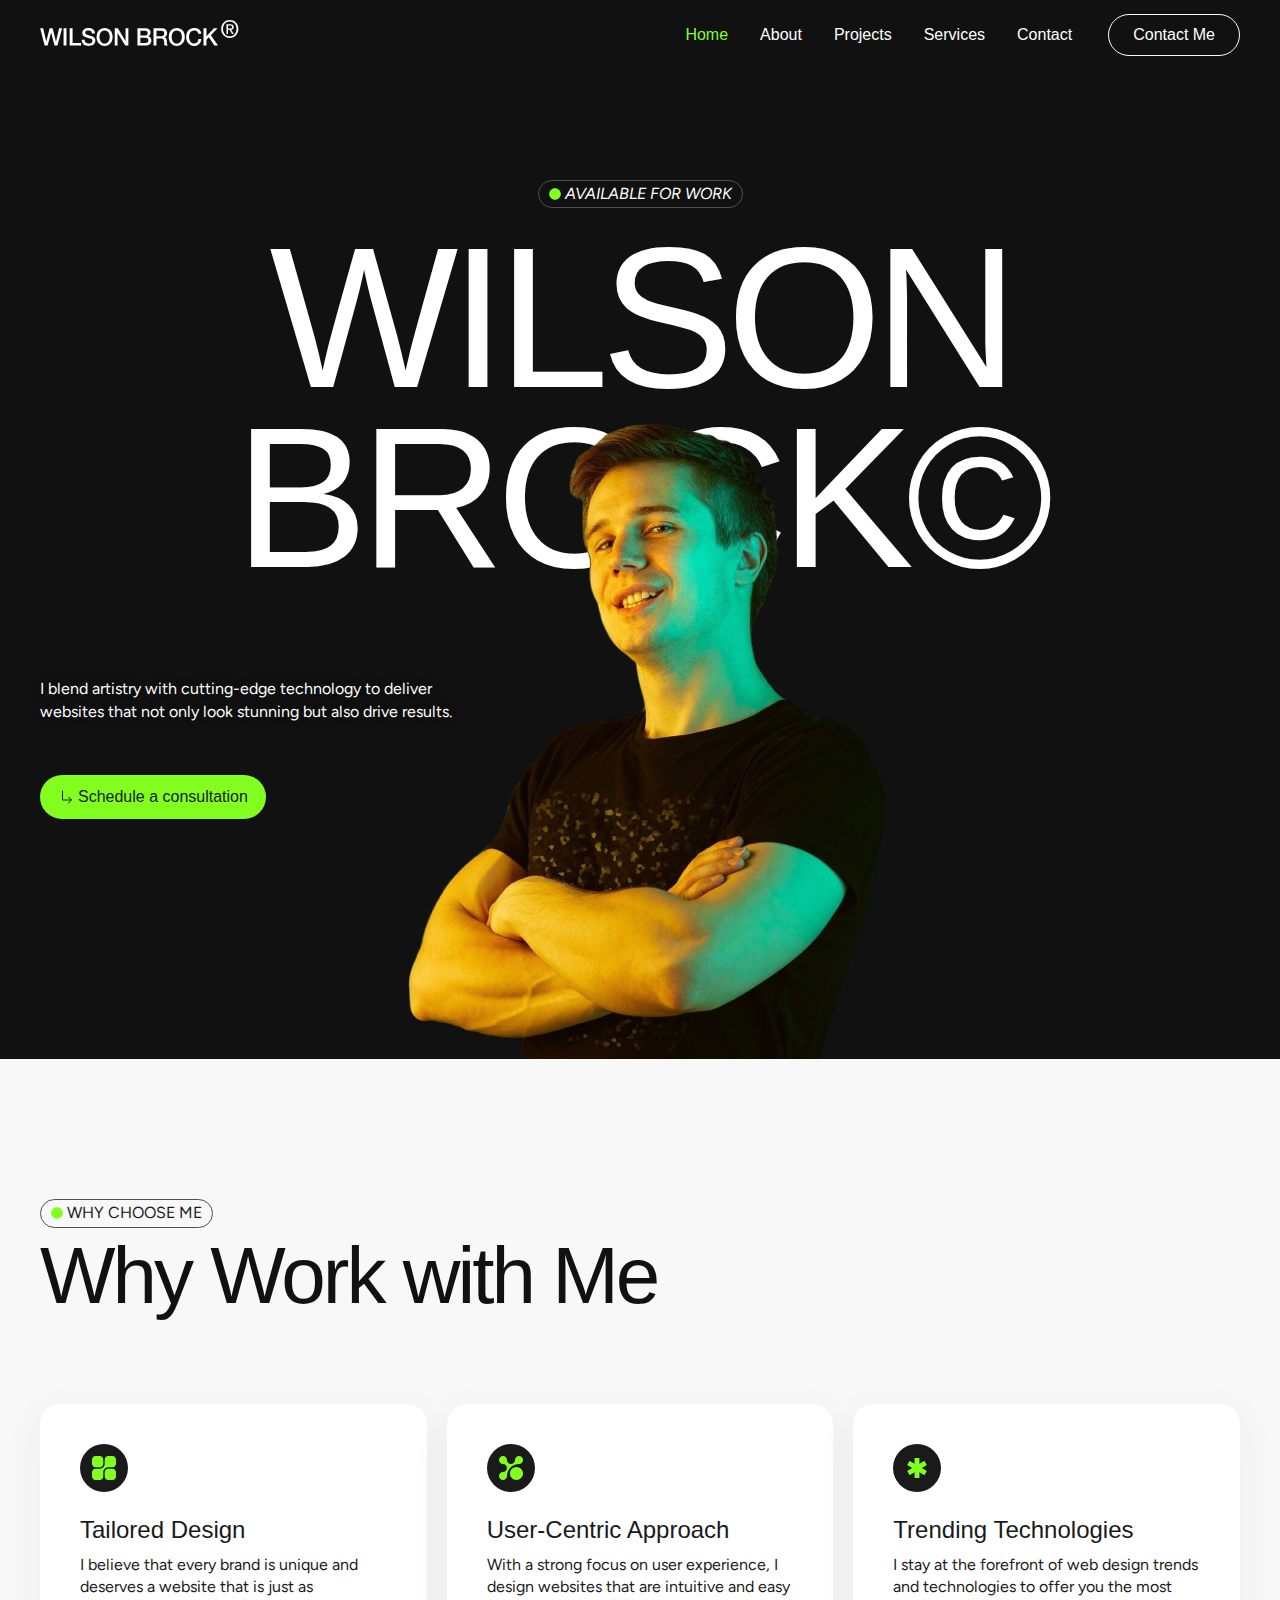
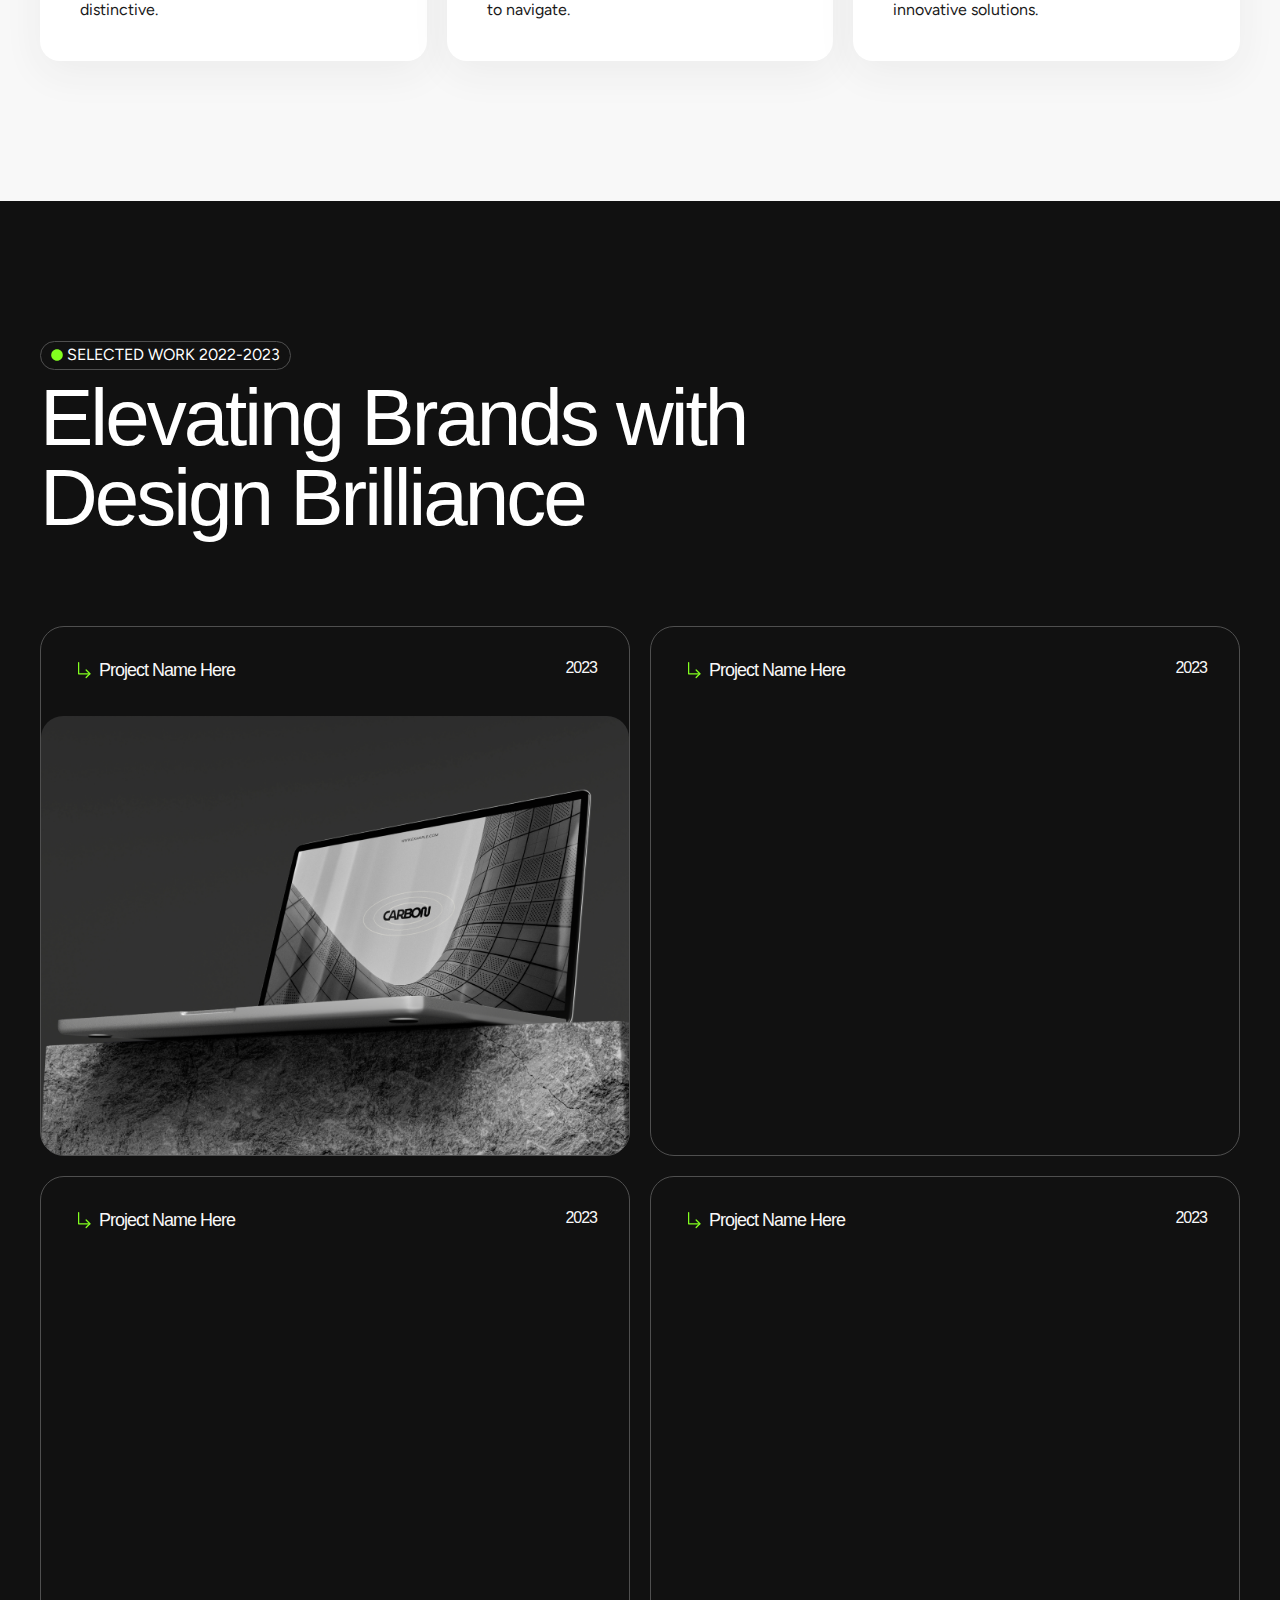
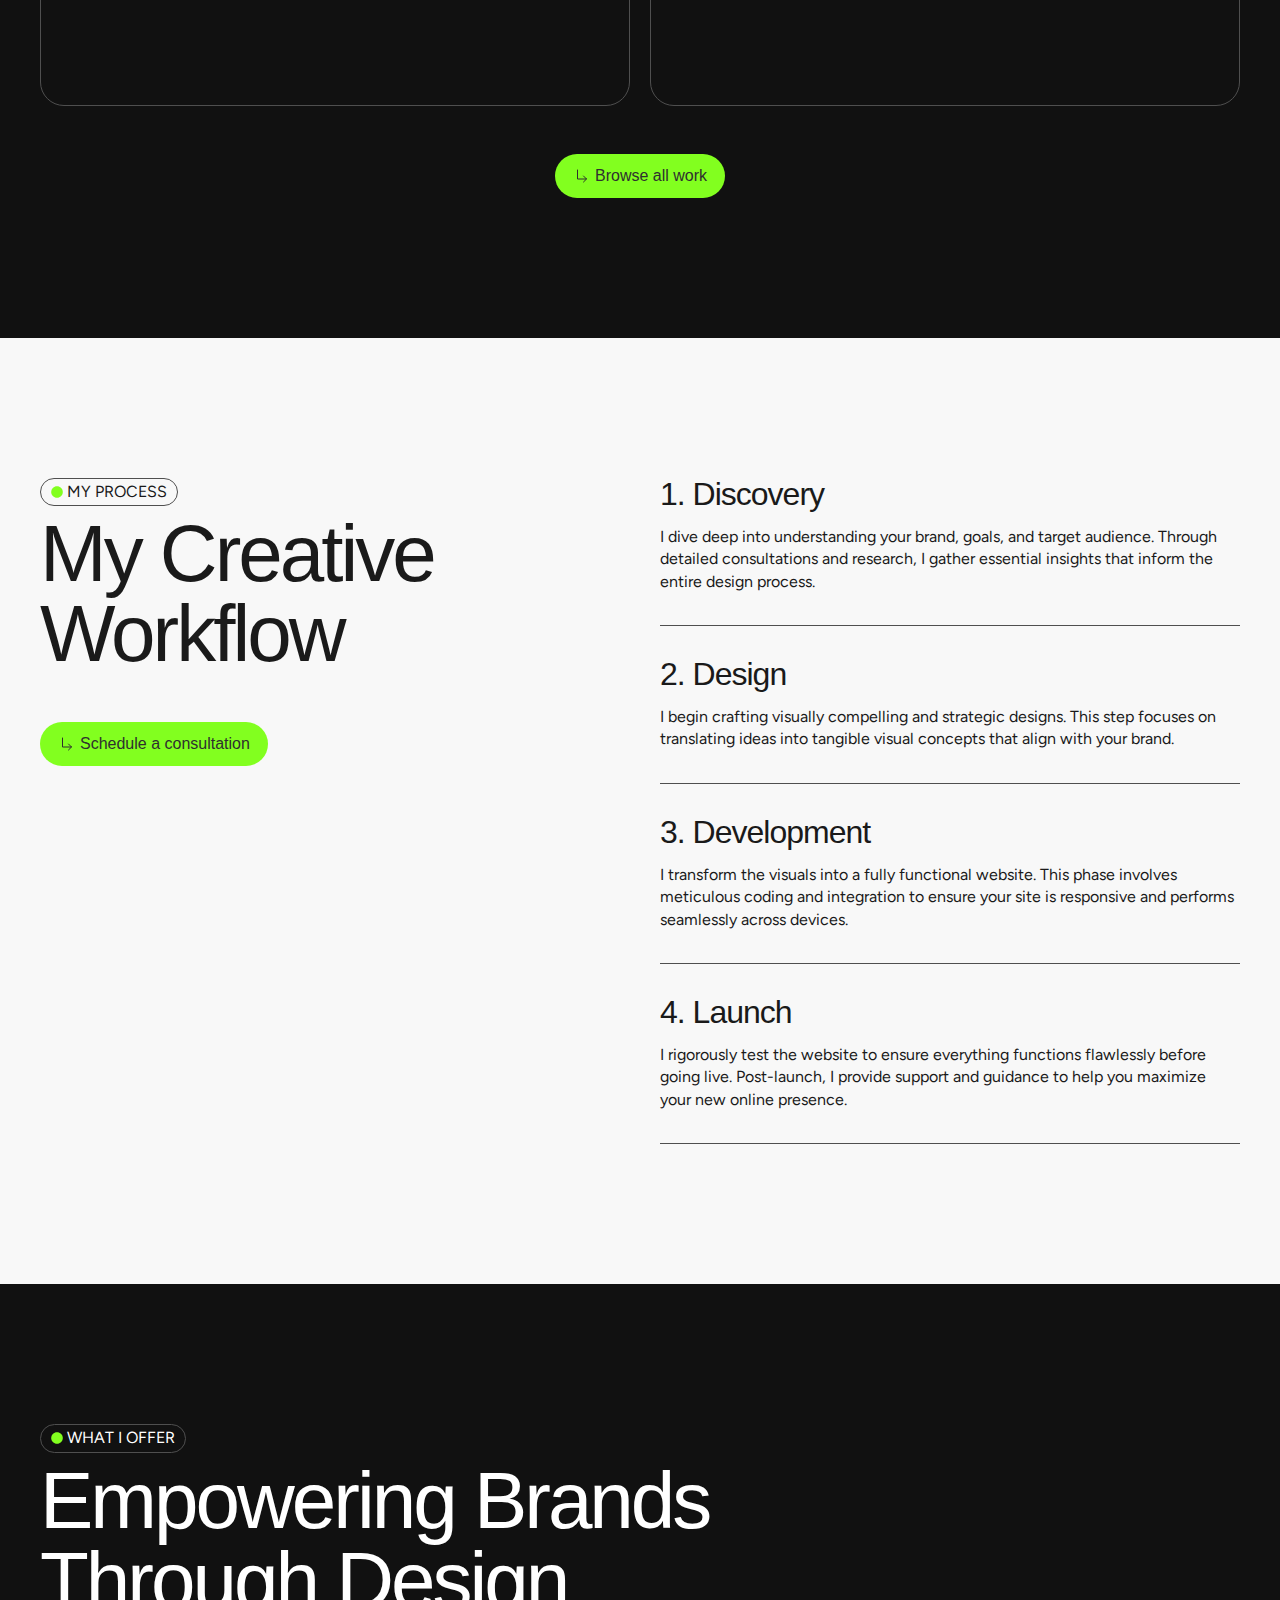
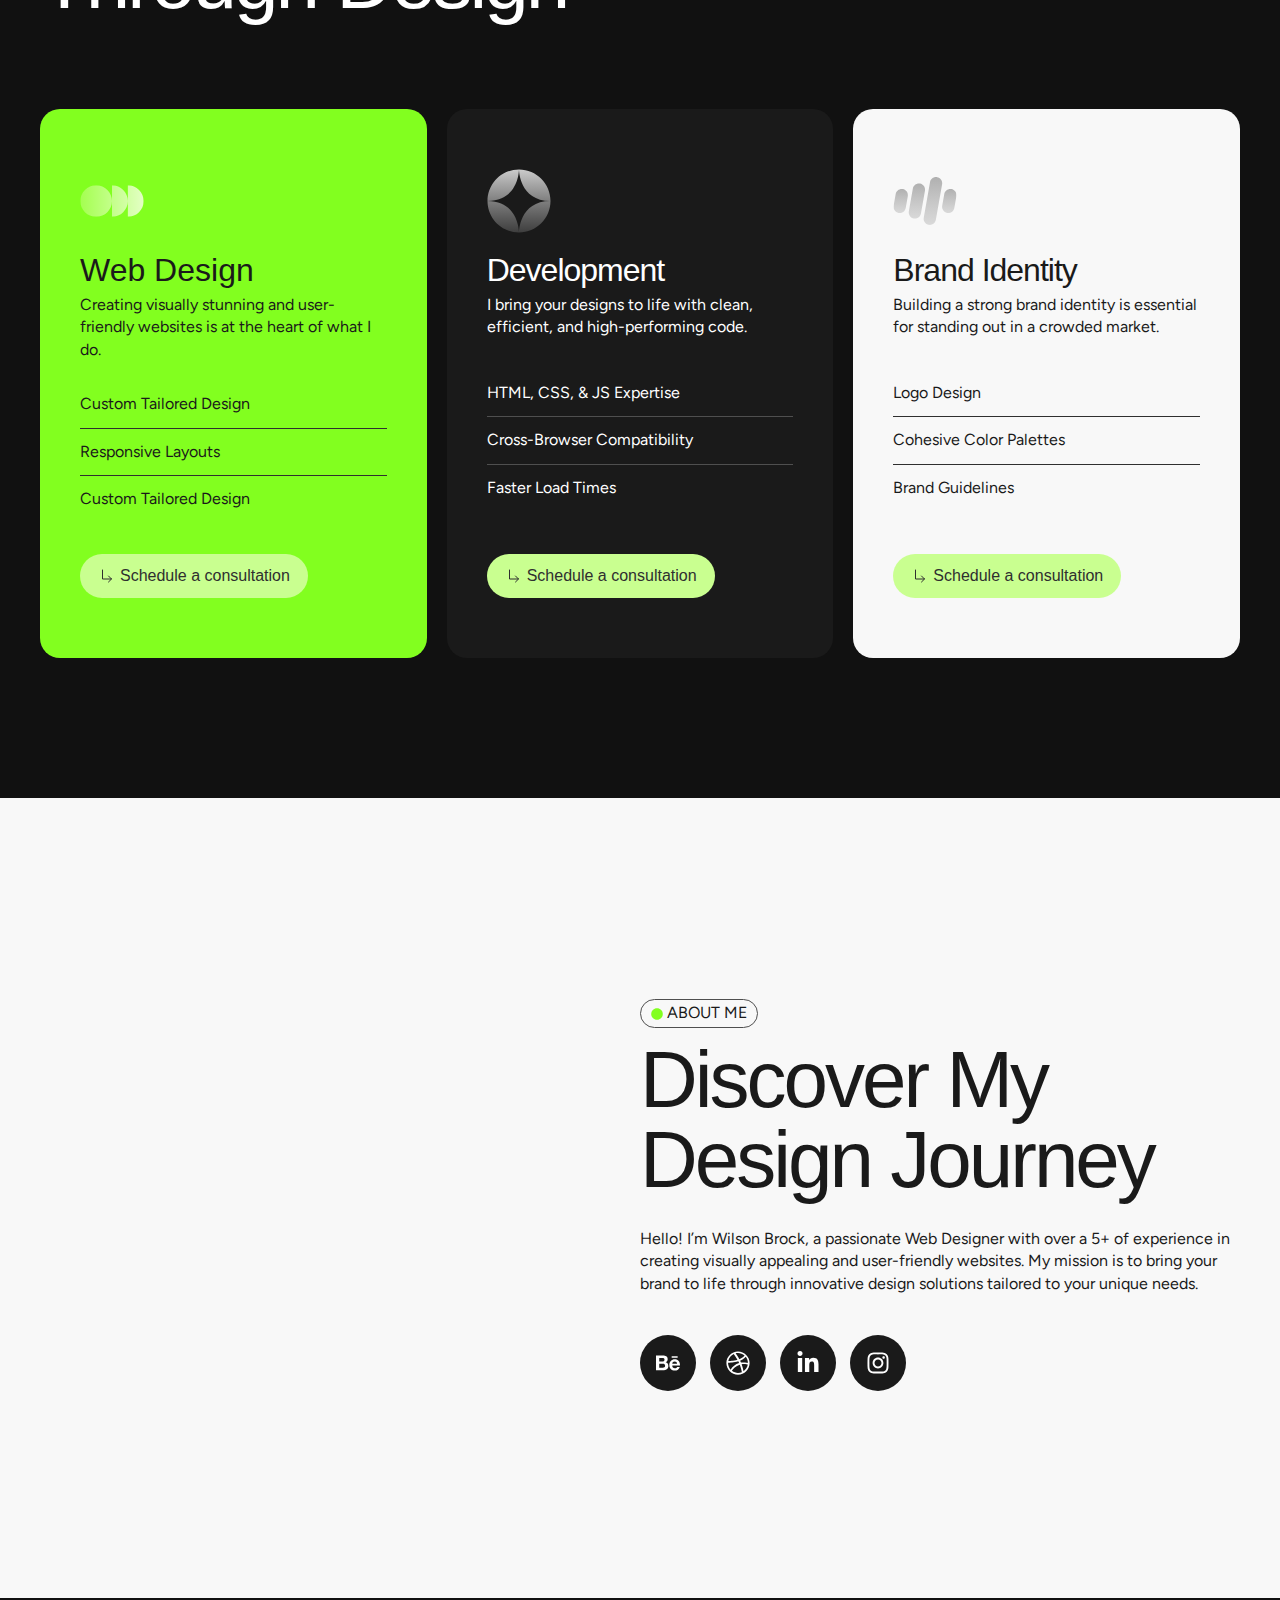
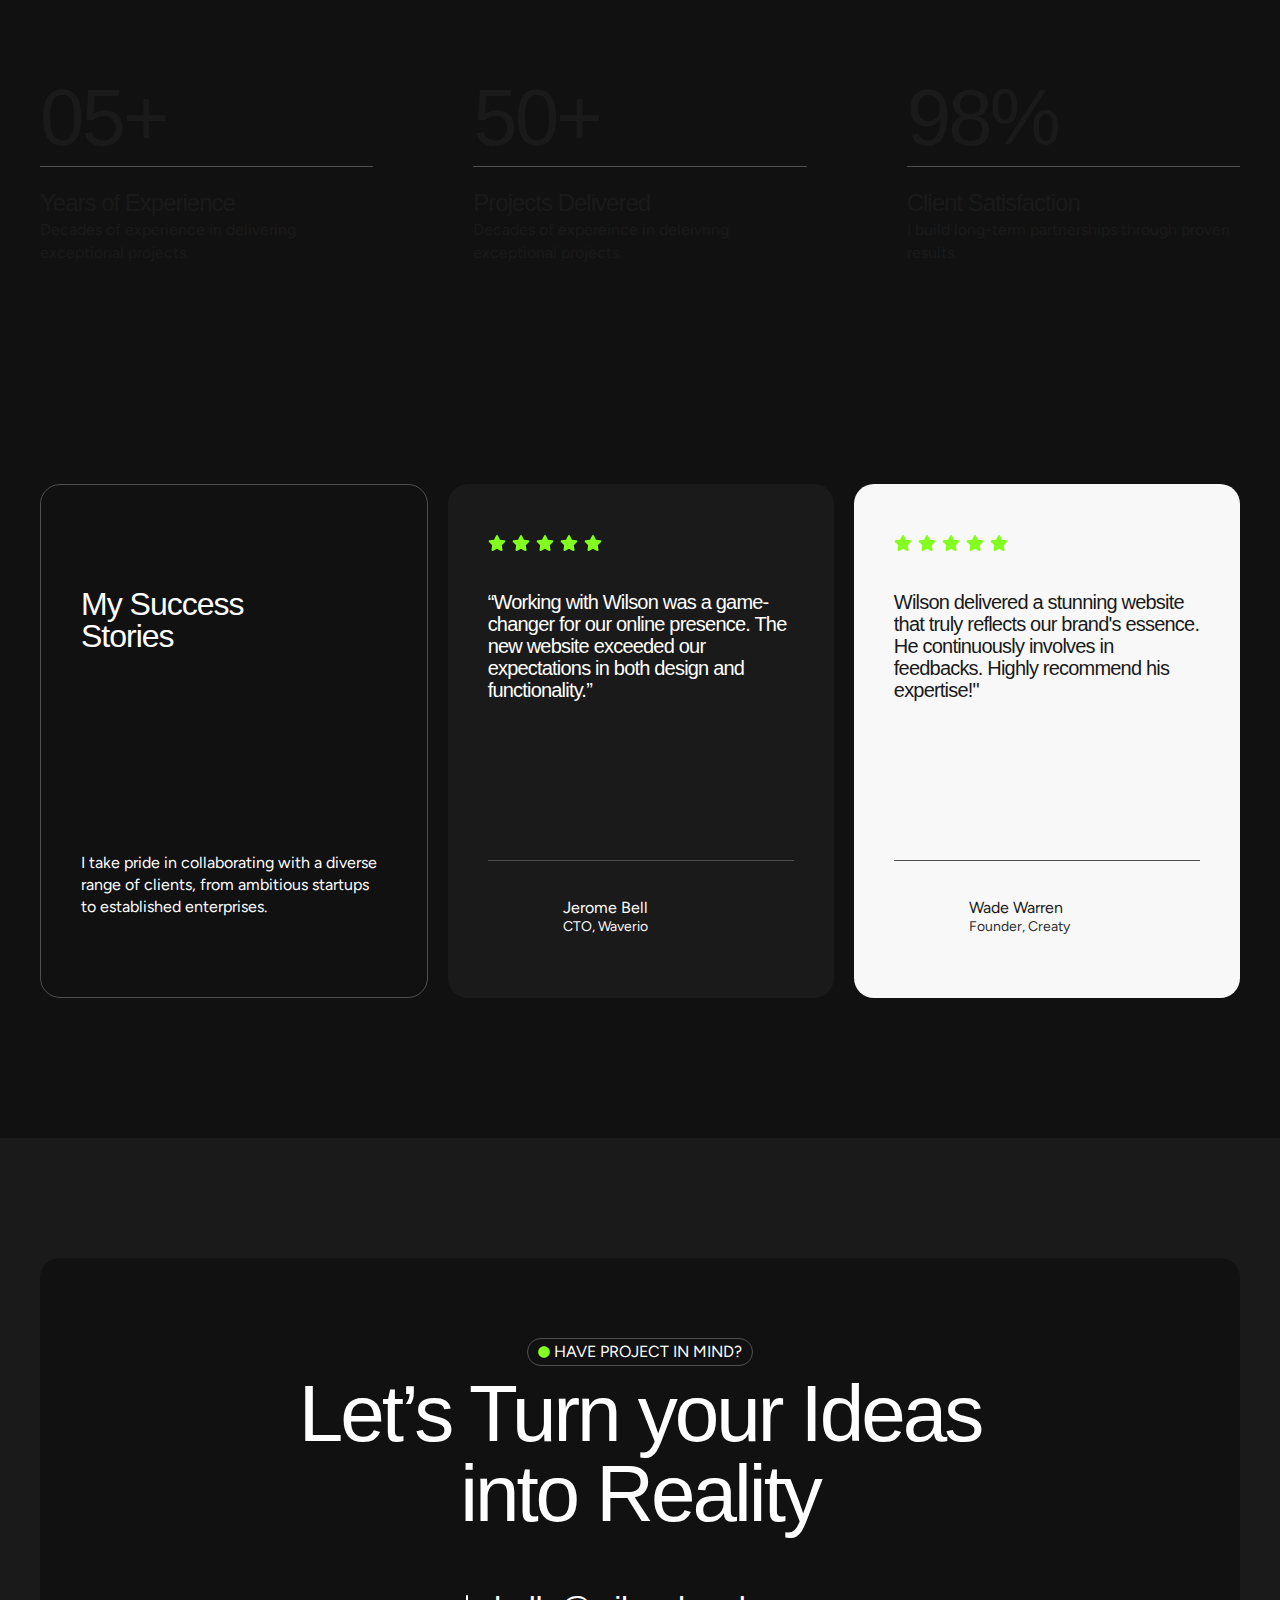
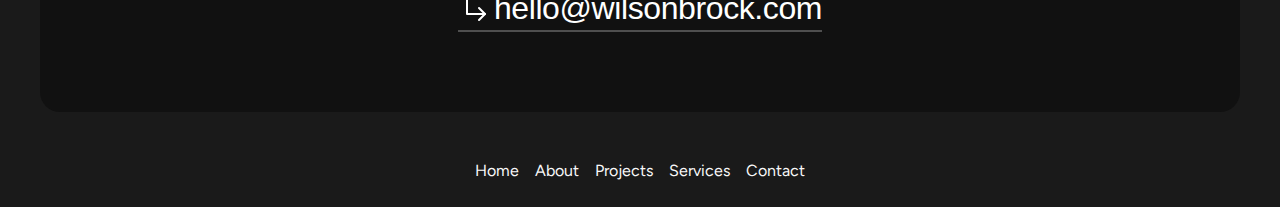
==== index.html @ 2b596c06 "Initial commit – static WP site" ====
<!DOCTYPE html>
<html lang="en-US">
<head>
<meta charset="UTF-8">
<meta name="viewport" content="width=device-width, initial-scale=1">
	<link rel="profile" href="https://gmpg.org/xfn/11"> 
	<title>SpeedWiz Test</title>
<meta name="robots" content="max-image-preview:large">
	<style>img:is([sizes="auto" i], [sizes^="auto," i]) { contain-intrinsic-size: 3000px 1500px }</style>
	<link rel="dns-prefetch" href="//fonts.googleapis.com">
<link rel="alternate" type="application/rss+xml" title="SpeedWiz Test &raquo; Feed" href="./feed/index.html">
<link rel="alternate" type="application/rss+xml" title="SpeedWiz Test &raquo; Comments Feed" href="./comments/feed/index.html">
<script>
window._wpemojiSettings = {"baseUrl":"https:\/\/s.w.org\/images\/core\/emoji\/15.0.3\/72x72\/","ext":".png","svgUrl":"https:\/\/s.w.org\/images\/core\/emoji\/15.0.3\/svg\/","svgExt":".svg","source":{"concatemoji":".\/\/wp-includes\/js\/wp-emoji-release.min.js?ver=6.7.2"}};
/*! This file is auto-generated */
!function(i,n){var o,s,e;function c(e){try{var t={supportTests:e,timestamp:(new Date).valueOf()};sessionStorage.setItem(o,JSON.stringify(t))}catch(e){}}function p(e,t,n){e.clearRect(0,0,e.canvas.width,e.canvas.height),e.fillText(t,0,0);var t=new Uint32Array(e.getImageData(0,0,e.canvas.width,e.canvas.height).data),r=(e.clearRect(0,0,e.canvas.width,e.canvas.height),e.fillText(n,0,0),new Uint32Array(e.getImageData(0,0,e.canvas.width,e.canvas.height).data));return t.every(function(e,t){return e===r[t]})}function u(e,t,n){switch(t){case"flag":return n(e,"🏳️‍⚧️","🏳️​⚧️")?!1:!n(e,"🇺🇳","🇺​🇳")&&!n(e,"🏴󠁧󠁢󠁥󠁮󠁧󠁿","🏴​󠁧​󠁢​󠁥​󠁮​󠁧​󠁿");case"emoji":return!n(e,"🐦‍⬛","🐦​⬛")}return!1}function f(e,t,n){var r="undefined"!=typeof WorkerGlobalScope&&self instanceof WorkerGlobalScope?new OffscreenCanvas(300,150):i.createElement("canvas"),a=r.getContext("2d",{willReadFrequently:!0}),o=(a.textBaseline="top",a.font="600 32px Arial",{});return e.forEach(function(e){o[e]=t(a,e,n)}),o}function t(e){var t=i.createElement("script");t.src=e,t.defer=!0,i.head.appendChild(t)}"undefined"!=typeof Promise&&(o="wpEmojiSettingsSupports",s=["flag","emoji"],n.supports={everything:!0,everythingExceptFlag:!0},e=new Promise(function(e){i.addEventListener("DOMContentLoaded",e,{once:!0})}),new Promise(function(t){var n=function(){try{var e=JSON.parse(sessionStorage.getItem(o));if("object"==typeof e&&"number"==typeof e.timestamp&&(new Date).valueOf()<e.timestamp+604800&&"object"==typeof e.supportTests)return e.supportTests}catch(e){}return null}();if(!n){if("undefined"!=typeof Worker&&"undefined"!=typeof OffscreenCanvas&&"undefined"!=typeof URL&&URL.createObjectURL&&"undefined"!=typeof Blob)try{var e="postMessage("+f.toString()+"("+[JSON.stringify(s),u.toString(),p.toString()].join(",")+"));",r=new Blob([e],{type:"text/javascript"}),a=new Worker(URL.createObjectURL(r),{name:"wpTestEmojiSupports"});return void(a.onmessage=function(e){c(n=e.data),a.terminate(),t(n)})}catch(e){}c(n=f(s,u,p))}t(n)}).then(function(e){for(var t in e)n.supports[t]=e[t],n.supports.everything=n.supports.everything&&n.supports[t],"flag"!==t&&(n.supports.everythingExceptFlag=n.supports.everythingExceptFlag&&n.supports[t]);n.supports.everythingExceptFlag=n.supports.everythingExceptFlag&&!n.supports.flag,n.DOMReady=!1,n.readyCallback=function(){n.DOMReady=!0}}).then(function(){return e}).then(function(){var e;n.supports.everything||(n.readyCallback(),(e=n.source||{}).concatemoji?t(e.concatemoji):e.wpemoji&&e.twemoji&&(t(e.twemoji),t(e.wpemoji)))}))}((window,document),window._wpemojiSettings);
</script>
<link rel="stylesheet" id="astra-theme-css-css" href="./wp-content/themes/astra/assets/css/minified/main.min.css?ver=4.9.1" media="all">
<style id="astra-theme-css-inline-css">:root{--ast-post-nav-space:0;--ast-container-default-xlg-padding:2.5em;--ast-container-default-lg-padding:2.5em;--ast-container-default-slg-padding:2em;--ast-container-default-md-padding:2.5em;--ast-container-default-sm-padding:2.5em;--ast-container-default-xs-padding:2.4em;--ast-container-default-xxs-padding:1.8em;--ast-code-block-background:#ECEFF3;--ast-comment-inputs-background:#F9FAFB;--ast-normal-container-width:1200px;--ast-narrow-container-width:750px;--ast-blog-title-font-weight:600;--ast-blog-meta-weight:600;--ast-global-color-primary:var(--ast-global-color-5);--ast-global-color-secondary:var(--ast-global-color-4);--ast-global-color-alternate-background:var(--ast-global-color-7);--ast-global-color-subtle-background:var(--ast-global-color-6);--ast-bg-style-guide:#F8FAFC;--ast-shadow-style-guide:0px 0px 4px 0 #00000057;--ast-global-dark-bg-style:#fff;--ast-global-dark-lfs:#fbfbfb;--ast-widget-bg-color:#fafafa;--ast-wc-container-head-bg-color:#fbfbfb;--ast-title-layout-bg:#eeeeee;--ast-search-border-color:#e7e7e7;--ast-lifter-hover-bg:#e6e6e6;--ast-gallery-block-color:#000;--srfm-color-input-label:var(--ast-global-color-2);}html{font-size:100%;}a{color:var(--ast-global-color-0);}a:hover,a:focus{color:var(--ast-global-color-1);}body,button,input,select,textarea,.ast-button,.ast-custom-button{font-family:'Figtree',sans-serif;font-weight:400;font-size:16px;font-size:1rem;line-height:var(--ast-body-line-height,1.4em);}blockquote{color:var(--ast-global-color-3);}h1,.entry-content h1,h2,.entry-content h2,h3,.entry-content h3,h4,.entry-content h4,h5,.entry-content h5,h6,.entry-content h6,.site-title,.site-title a{font-family:Helvetica,Verdana,Arial,sans-serif;}.site-title{font-size:26px;font-size:1.625rem;display:none;}header .custom-logo-link img{max-width:200px;width:200px;}.astra-logo-svg{width:200px;}.site-header .site-description{font-size:15px;font-size:0.9375rem;display:none;}.entry-title{font-size:20px;font-size:1.25rem;}.ast-blog-single-element.ast-taxonomy-container a{font-size:14px;font-size:0.875rem;}.ast-blog-meta-container{font-size:13px;font-size:0.8125rem;}.archive .ast-article-post .ast-article-inner,.blog .ast-article-post .ast-article-inner,.archive .ast-article-post .ast-article-inner:hover,.blog .ast-article-post .ast-article-inner:hover{border-top-left-radius:6px;border-top-right-radius:6px;border-bottom-right-radius:6px;border-bottom-left-radius:6px;overflow:hidden;}h1,.entry-content h1{font-size:200px;font-size:12.5rem;font-family:Helvetica,Verdana,Arial,sans-serif;line-height:0.9em;text-transform:uppercase;letter-spacing:-8px;}h2,.entry-content h2{font-size:80px;font-size:5rem;font-family:Helvetica,Verdana,Arial,sans-serif;line-height:1em;letter-spacing:-3px;}h3,.entry-content h3{font-size:32px;font-size:2rem;font-family:Helvetica,Verdana,Arial,sans-serif;line-height:1em;letter-spacing:-1px;}h4,.entry-content h4{font-size:24px;font-size:1.5rem;line-height:1em;font-family:Helvetica,Verdana,Arial,sans-serif;letter-spacing:-1px;}h5,.entry-content h5{font-size:20px;font-size:1.25rem;line-height:1.1em;font-family:Helvetica,Verdana,Arial,sans-serif;letter-spacing:-0.8px;}h6,.entry-content h6{font-size:18px;font-size:1.125rem;line-height:1.25em;font-family:Helvetica,Verdana,Arial,sans-serif;letter-spacing:-1px;}::selection{background-color:var(--ast-global-color-0);color:#000000;}body,h1,.entry-title a,.entry-content h1,h2,.entry-content h2,h3,.entry-content h3,h4,.entry-content h4,h5,.entry-content h5,h6,.entry-content h6{color:var(--ast-global-color-3);}.tagcloud a:hover,.tagcloud a:focus,.tagcloud a.current-item{color:#000000;border-color:var(--ast-global-color-0);background-color:var(--ast-global-color-0);}input:focus,input[type="text"]:focus,input[type="email"]:focus,input[type="url"]:focus,input[type="password"]:focus,input[type="reset"]:focus,input[type="search"]:focus,textarea:focus{border-color:var(--ast-global-color-0);}input[type="radio"]:checked,input[type=reset],input[type="checkbox"]:checked,input[type="checkbox"]:hover:checked,input[type="checkbox"]:focus:checked,input[type=range]::-webkit-slider-thumb{border-color:var(--ast-global-color-0);background-color:var(--ast-global-color-0);box-shadow:none;}.site-footer a:hover + .post-count,.site-footer a:focus + .post-count{background:var(--ast-global-color-0);border-color:var(--ast-global-color-0);}.single .nav-links .nav-previous,.single .nav-links .nav-next{color:var(--ast-global-color-0);}.entry-meta,.entry-meta *{line-height:1.45;color:var(--ast-global-color-0);font-weight:600;}.entry-meta a:not(.ast-button):hover,.entry-meta a:not(.ast-button):hover *,.entry-meta a:not(.ast-button):focus,.entry-meta a:not(.ast-button):focus *,.page-links > .page-link,.page-links .page-link:hover,.post-navigation a:hover{color:var(--ast-global-color-1);}#cat option,.secondary .calendar_wrap thead a,.secondary .calendar_wrap thead a:visited{color:var(--ast-global-color-0);}.secondary .calendar_wrap #today,.ast-progress-val span{background:var(--ast-global-color-0);}.secondary a:hover + .post-count,.secondary a:focus + .post-count{background:var(--ast-global-color-0);border-color:var(--ast-global-color-0);}.calendar_wrap #today > a{color:#000000;}.page-links .page-link,.single .post-navigation a{color:var(--ast-global-color-3);}.ast-search-menu-icon .search-form button.search-submit{padding:0 4px;}.ast-search-menu-icon form.search-form{padding-right:0;}.ast-search-menu-icon.slide-search input.search-field{width:0;}.ast-header-search .ast-search-menu-icon.ast-dropdown-active .search-form,.ast-header-search .ast-search-menu-icon.ast-dropdown-active .search-field:focus{transition:all 0.2s;}.search-form input.search-field:focus{outline:none;}.ast-search-menu-icon .search-form button.search-submit:focus,.ast-theme-transparent-header .ast-header-search .ast-dropdown-active .ast-icon,.ast-theme-transparent-header .ast-inline-search .search-field:focus .ast-icon{color:var(--ast-global-color-1);}.ast-header-search .slide-search .search-form{border:2px solid var(--ast-global-color-0);}.ast-header-search .slide-search .search-field{background-color:(--ast-global-dark-bg-style);}.ast-archive-title{color:var(--ast-global-color-2);}.widget-title{font-size:22px;font-size:1.375rem;color:var(--ast-global-color-2);}.ast-single-post .entry-content a,.ast-comment-content a:not(.ast-comment-edit-reply-wrap a){text-decoration:underline;}.ast-single-post .elementor-widget-button .elementor-button,.ast-single-post .entry-content .uagb-tab a,.ast-single-post .entry-content .uagb-ifb-cta a,.ast-single-post .entry-content .uabb-module-content a,.ast-single-post .entry-content .uagb-post-grid a,.ast-single-post .entry-content .uagb-timeline a,.ast-single-post .entry-content .uagb-toc__wrap a,.ast-single-post .entry-content .uagb-taxomony-box a,.ast-single-post .entry-content .woocommerce a,.entry-content .wp-block-latest-posts > li > a,.ast-single-post .entry-content .wp-block-file__button,li.ast-post-filter-single,.ast-single-post .ast-comment-content .comment-reply-link,.ast-single-post .ast-comment-content .comment-edit-link{text-decoration:none;}.ast-search-menu-icon.slide-search a:focus-visible:focus-visible,.astra-search-icon:focus-visible,#close:focus-visible,a:focus-visible,.ast-menu-toggle:focus-visible,.site .skip-link:focus-visible,.wp-block-loginout input:focus-visible,.wp-block-search.wp-block-search__button-inside .wp-block-search__inside-wrapper,.ast-header-navigation-arrow:focus-visible,.woocommerce .wc-proceed-to-checkout > .checkout-button:focus-visible,.woocommerce .woocommerce-MyAccount-navigation ul li a:focus-visible,.ast-orders-table__row .ast-orders-table__cell:focus-visible,.woocommerce .woocommerce-order-details .order-again > .button:focus-visible,.woocommerce .woocommerce-message a.button.wc-forward:focus-visible,.woocommerce #minus_qty:focus-visible,.woocommerce #plus_qty:focus-visible,a#ast-apply-coupon:focus-visible,.woocommerce .woocommerce-info a:focus-visible,.woocommerce .astra-shop-summary-wrap a:focus-visible,.woocommerce a.wc-forward:focus-visible,#ast-apply-coupon:focus-visible,.woocommerce-js .woocommerce-mini-cart-item a.remove:focus-visible,#close:focus-visible,.button.search-submit:focus-visible,#search_submit:focus,.normal-search:focus-visible,.ast-header-account-wrap:focus-visible,.woocommerce .ast-on-card-button.ast-quick-view-trigger:focus{outline-style:dotted;outline-color:inherit;outline-width:thin;}input:focus,input[type="text"]:focus,input[type="email"]:focus,input[type="url"]:focus,input[type="password"]:focus,input[type="reset"]:focus,input[type="search"]:focus,input[type="number"]:focus,textarea:focus,.wp-block-search__input:focus,[data-section="section-header-mobile-trigger"] .ast-button-wrap .ast-mobile-menu-trigger-minimal:focus,.ast-mobile-popup-drawer.active .menu-toggle-close:focus,.woocommerce-ordering select.orderby:focus,#ast-scroll-top:focus,#coupon_code:focus,.woocommerce-page #comment:focus,.woocommerce #reviews #respond input#submit:focus,.woocommerce a.add_to_cart_button:focus,.woocommerce .button.single_add_to_cart_button:focus,.woocommerce .woocommerce-cart-form button:focus,.woocommerce .woocommerce-cart-form__cart-item .quantity .qty:focus,.woocommerce .woocommerce-billing-fields .woocommerce-billing-fields__field-wrapper .woocommerce-input-wrapper > .input-text:focus,.woocommerce #order_comments:focus,.woocommerce #place_order:focus,.woocommerce .woocommerce-address-fields .woocommerce-address-fields__field-wrapper .woocommerce-input-wrapper > .input-text:focus,.woocommerce .woocommerce-MyAccount-content form button:focus,.woocommerce .woocommerce-MyAccount-content .woocommerce-EditAccountForm .woocommerce-form-row .woocommerce-Input.input-text:focus,.woocommerce .ast-woocommerce-container .woocommerce-pagination ul.page-numbers li a:focus,body #content .woocommerce form .form-row .select2-container--default .select2-selection--single:focus,#ast-coupon-code:focus,.woocommerce.woocommerce-js .quantity input[type=number]:focus,.woocommerce-js .woocommerce-mini-cart-item .quantity input[type=number]:focus,.woocommerce p#ast-coupon-trigger:focus{border-style:dotted;border-color:inherit;border-width:thin;}input{outline:none;}.ast-logo-title-inline .site-logo-img{padding-right:1em;}.site-logo-img img{ transition:all 0.2s linear;}body .ast-oembed-container *{position:absolute;top:0;width:100%;height:100%;left:0;}body .wp-block-embed-pocket-casts .ast-oembed-container *{position:unset;}.ast-single-post-featured-section + article {margin-top: 2em;}.site-content .ast-single-post-featured-section img {width: 100%;overflow: hidden;object-fit: cover;}.ast-separate-container .site-content .ast-single-post-featured-section + article {margin-top: -80px;z-index: 9;position: relative;border-radius: 4px;}@media (min-width: 922px) {.ast-no-sidebar .site-content .ast-article-image-container--wide {margin-left: -120px;margin-right: -120px;max-width: unset;width: unset;}.ast-left-sidebar .site-content .ast-article-image-container--wide,.ast-right-sidebar .site-content .ast-article-image-container--wide {margin-left: -10px;margin-right: -10px;}.site-content .ast-article-image-container--full {margin-left: calc( -50vw + 50%);margin-right: calc( -50vw + 50%);max-width: 100vw;width: 100vw;}.ast-left-sidebar .site-content .ast-article-image-container--full,.ast-right-sidebar .site-content .ast-article-image-container--full {margin-left: -10px;margin-right: -10px;max-width: inherit;width: auto;}}.site > .ast-single-related-posts-container {margin-top: 0;}@media (min-width: 922px) {.ast-desktop .ast-container--narrow {max-width: var(--ast-narrow-container-width);margin: 0 auto;}}.ast-page-builder-template .hentry {margin: 0;}.ast-page-builder-template .site-content > .ast-container {max-width: 100%;padding: 0;}.ast-page-builder-template .site .site-content #primary {padding: 0;margin: 0;}.ast-page-builder-template .no-results {text-align: center;margin: 4em auto;}.ast-page-builder-template .ast-pagination {padding: 2em;}.ast-page-builder-template .entry-header.ast-no-title.ast-no-thumbnail {margin-top: 0;}.ast-page-builder-template .entry-header.ast-header-without-markup {margin-top: 0;margin-bottom: 0;}.ast-page-builder-template .entry-header.ast-no-title.ast-no-meta {margin-bottom: 0;}.ast-page-builder-template.single .post-navigation {padding-bottom: 2em;}.ast-page-builder-template.single-post .site-content > .ast-container {max-width: 100%;}.ast-page-builder-template .entry-header {margin-top: 2em;margin-left: auto;margin-right: auto;}.ast-page-builder-template .ast-archive-description {margin: 2em auto 0;padding-left: 20px;padding-right: 20px;}.ast-page-builder-template .ast-row {margin-left: 0;margin-right: 0;}.single.ast-page-builder-template .entry-header + .entry-content,.single.ast-page-builder-template .ast-single-entry-banner + .site-content article .entry-content {margin-bottom: 2em;}@media(min-width: 921px) {.ast-page-builder-template.archive.ast-right-sidebar .ast-row article,.ast-page-builder-template.archive.ast-left-sidebar .ast-row article {padding-left: 0;padding-right: 0;}}input[type="text"],input[type="number"],input[type="email"],input[type="url"],input[type="password"],input[type="search"],input[type=reset],input[type=tel],input[type=date],select,textarea{font-size:16px;font-style:normal;font-weight:400;line-height:24px;width:100%;padding:12px 16px;border-radius:4px;box-shadow:0px 1px 2px 0px rgba(0,0,0,0.05);color:var(--ast-form-input-text,#475569);}input[type="text"],input[type="number"],input[type="email"],input[type="url"],input[type="password"],input[type="search"],input[type=reset],input[type=tel],input[type=date],select{height:40px;}input[type="date"]{border-width:1px;border-style:solid;border-color:var(--ast-border-color);background:var( --ast-global-color-secondary,--ast-global-color-5 );}input[type="text"]:focus,input[type="number"]:focus,input[type="email"]:focus,input[type="url"]:focus,input[type="password"]:focus,input[type="search"]:focus,input[type=reset]:focus,input[type="tel"]:focus,input[type="date"]:focus,select:focus,textarea:focus{border-color:#046BD2;box-shadow:none;outline:none;color:var(--ast-form-input-focus-text,#475569);}label,legend{color:#111827;font-size:14px;font-style:normal;font-weight:500;line-height:20px;}select{padding:6px 10px;}fieldset{padding:30px;border-radius:4px;}button,.ast-button,.button,input[type="button"],input[type="reset"],input[type="submit"]{border-radius:4px;box-shadow:0px 1px 2px 0px rgba(0,0,0,0.05);}:root{--ast-comment-inputs-background:#FFF;}::placeholder{color:var(--ast-form-field-color,#9CA3AF);}::-ms-input-placeholder{color:var(--ast-form-field-color,#9CA3AF);}@media (max-width:921.9px){#ast-desktop-header{display:none;}}@media (min-width:922px){#ast-mobile-header{display:none;}}.wp-block-buttons.aligncenter{justify-content:center;}@media (max-width:921px){.ast-theme-transparent-header #primary,.ast-theme-transparent-header #secondary{padding:0;}}@media (max-width:921px){.ast-plain-container.ast-no-sidebar #primary{padding:0;}}.ast-plain-container.ast-no-sidebar #primary{margin-top:0;margin-bottom:0;}.wp-block-button.is-style-outline .wp-block-button__link{border-color:var(--ast-global-color-0);border-top-width:0px;border-right-width:0px;border-bottom-width:0px;border-left-width:0px;}div.wp-block-button.is-style-outline > .wp-block-button__link:not(.has-text-color),div.wp-block-button.wp-block-button__link.is-style-outline:not(.has-text-color){color:var(--ast-global-color-0);}.wp-block-button.is-style-outline .wp-block-button__link:hover,.wp-block-buttons .wp-block-button.is-style-outline .wp-block-button__link:focus,.wp-block-buttons .wp-block-button.is-style-outline > .wp-block-button__link:not(.has-text-color):hover,.wp-block-buttons .wp-block-button.wp-block-button__link.is-style-outline:not(.has-text-color):hover{color:var(--ast-global-color-4);background-color:var(--ast-global-color-1);border-color:var(--ast-global-color-1);}.post-page-numbers.current .page-link,.ast-pagination .page-numbers.current{color:#000000;border-color:var(--ast-global-color-0);background-color:var(--ast-global-color-0);}.wp-block-button.is-style-outline .wp-block-button__link{border-top-width:0px;border-right-width:0px;border-bottom-width:0px;border-left-width:0px;}.wp-block-buttons .wp-block-button.is-style-outline .wp-block-button__link.wp-element-button,.ast-outline-button,.wp-block-uagb-buttons-child .uagb-buttons-repeater.ast-outline-button{border-color:var(--ast-global-color-3);border-top-width:1px;border-right-width:1px;border-bottom-width:1px;border-left-width:1px;font-family:Helvetica,Verdana,Arial,sans-serif;font-weight:inherit;font-size:16px;font-size:1rem;line-height:1em;padding-top:10px;padding-right:20px;padding-bottom:10px;padding-left:20px;border-top-left-radius:30px;border-top-right-radius:30px;border-bottom-right-radius:30px;border-bottom-left-radius:30px;}.wp-block-buttons .wp-block-button.is-style-outline > .wp-block-button__link:not(.has-text-color),.wp-block-buttons .wp-block-button.wp-block-button__link.is-style-outline:not(.has-text-color),.ast-outline-button{color:var(--ast-global-color-2);}.wp-block-button.is-style-outline .wp-block-button__link:hover,.wp-block-buttons .wp-block-button.is-style-outline .wp-block-button__link:focus,.wp-block-buttons .wp-block-button.is-style-outline > .wp-block-button__link:not(.has-text-color):hover,.wp-block-buttons .wp-block-button.wp-block-button__link.is-style-outline:not(.has-text-color):hover,.ast-outline-button:hover,.ast-outline-button:focus,.wp-block-uagb-buttons-child .uagb-buttons-repeater.ast-outline-button:hover,.wp-block-uagb-buttons-child .uagb-buttons-repeater.ast-outline-button:focus{color:var(--ast-global-color-0);background-color:var(--ast-global-color-1);border-color:var(--ast-global-color-0);}.ast-single-post .entry-content a.ast-outline-button,.ast-single-post .entry-content .is-style-outline>.wp-block-button__link{text-decoration:none;}.wp-block-button .wp-block-button__link.wp-element-button.is-style-outline:not(.has-background),.wp-block-button.is-style-outline>.wp-block-button__link.wp-element-button:not(.has-background),.ast-outline-button{background-color:transparent;}.uagb-buttons-repeater.ast-outline-button{border-radius:9999px;}.entry-content[data-ast-blocks-layout] > figure{margin-bottom:1em;}h1.widget-title{font-weight:inherit;}h2.widget-title{font-weight:inherit;}h3.widget-title{font-weight:inherit;}#page{display:flex;flex-direction:column;min-height:100vh;}.ast-404-layout-1 h1.page-title{color:var(--ast-global-color-2);}.single .post-navigation a{line-height:1em;height:inherit;}.error-404 .page-sub-title{font-size:1.5rem;font-weight:inherit;}.search .site-content .content-area .search-form{margin-bottom:0;}#page .site-content{flex-grow:1;}.widget{margin-bottom:1.25em;}#secondary li{line-height:1.5em;}#secondary .wp-block-group h2{margin-bottom:0.7em;}#secondary h2{font-size:1.7rem;}.ast-separate-container .ast-article-post,.ast-separate-container .ast-article-single,.ast-separate-container .comment-respond{padding:3em;}.ast-separate-container .ast-article-single .ast-article-single{padding:0;}.ast-article-single .wp-block-post-template-is-layout-grid{padding-left:0;}.ast-separate-container .comments-title,.ast-narrow-container .comments-title{padding:1.5em 2em;}.ast-page-builder-template .comment-form-textarea,.ast-comment-formwrap .ast-grid-common-col{padding:0;}.ast-comment-formwrap{padding:0;display:inline-flex;column-gap:20px;width:100%;margin-left:0;margin-right:0;}.comments-area textarea#comment:focus,.comments-area textarea#comment:active,.comments-area .ast-comment-formwrap input[type="text"]:focus,.comments-area .ast-comment-formwrap input[type="text"]:active {box-shadow:none;outline:none;}.archive.ast-page-builder-template .entry-header{margin-top:2em;}.ast-page-builder-template .ast-comment-formwrap{width:100%;}.entry-title{margin-bottom:0.6em;}.ast-archive-description p{font-size:inherit;font-weight:inherit;line-height:inherit;}.ast-separate-container .ast-comment-list li.depth-1,.hentry{margin-bottom:1.5em;}.site-content section.ast-archive-description{margin-bottom:2em;}@media (min-width:921px){.ast-left-sidebar.ast-page-builder-template #secondary,.archive.ast-right-sidebar.ast-page-builder-template .site-main{padding-left:20px;padding-right:20px;}}@media (max-width:544px){.ast-comment-formwrap.ast-row{column-gap:10px;display:inline-block;}#ast-commentform .ast-grid-common-col{position:relative;width:100%;}}@media (min-width:1201px){.ast-separate-container .ast-article-post,.ast-separate-container .ast-article-single,.ast-separate-container .ast-author-box,.ast-separate-container .ast-404-layout-1,.ast-separate-container .no-results{padding:3em;}}@media (max-width:921px){.ast-separate-container #primary,.ast-separate-container #secondary{padding:1.5em 0;}#primary,#secondary{padding:1.5em 0;margin:0;}.ast-left-sidebar #content > .ast-container{display:flex;flex-direction:column-reverse;width:100%;}}@media (min-width:922px){.ast-separate-container.ast-right-sidebar #primary,.ast-separate-container.ast-left-sidebar #primary{border:0;}.search-no-results.ast-separate-container #primary{margin-bottom:4em;}}.elementor-widget-button .elementor-button{border-style:solid;text-decoration:none;border-top-width:0px;border-right-width:0px;border-left-width:0px;border-bottom-width:0px;}.elementor-button.elementor-size-sm,.elementor-button.elementor-size-xs,.elementor-button.elementor-size-md,.elementor-button.elementor-size-lg,.elementor-button.elementor-size-xl,.elementor-button{border-top-left-radius:30px;border-top-right-radius:30px;border-bottom-right-radius:30px;border-bottom-left-radius:30px;padding-top:10px;padding-right:20px;padding-bottom:10px;padding-left:20px;}.elementor-widget-button .elementor-button{border-color:var(--ast-global-color-0);background-color:var(--ast-global-color-0);}.elementor-widget-button .elementor-button:hover,.elementor-widget-button .elementor-button:focus{color:var(--ast-global-color-4);background-color:var(--ast-global-color-1);border-color:var(--ast-global-color-1);}.wp-block-button .wp-block-button__link ,.elementor-widget-button .elementor-button,.elementor-widget-button .elementor-button:visited{color:var(--ast-global-color-8);}.elementor-widget-button .elementor-button{font-family:Helvetica,Verdana,Arial,sans-serif;font-size:16px;font-size:1rem;line-height:1em;}body .elementor-button.elementor-size-sm,body .elementor-button.elementor-size-xs,body .elementor-button.elementor-size-md,body .elementor-button.elementor-size-lg,body .elementor-button.elementor-size-xl,body .elementor-button{font-size:16px;font-size:1rem;}.wp-block-button .wp-block-button__link:hover,.wp-block-button .wp-block-button__link:focus{color:var(--ast-global-color-4);background-color:var(--ast-global-color-1);border-color:var(--ast-global-color-1);}.elementor-widget-heading h1.elementor-heading-title{line-height:0.9em;}.elementor-widget-heading h2.elementor-heading-title{line-height:1em;}.elementor-widget-heading h3.elementor-heading-title{line-height:1em;}.elementor-widget-heading h4.elementor-heading-title{line-height:1em;}.elementor-widget-heading h5.elementor-heading-title{line-height:1.1em;}.elementor-widget-heading h6.elementor-heading-title{line-height:1.25em;}.wp-block-button .wp-block-button__link,.wp-block-search .wp-block-search__button,body .wp-block-file .wp-block-file__button{border-style:solid;border-top-width:0px;border-right-width:0px;border-left-width:0px;border-bottom-width:0px;border-color:var(--ast-global-color-0);background-color:var(--ast-global-color-0);color:var(--ast-global-color-8);font-family:Helvetica,Verdana,Arial,sans-serif;font-weight:inherit;line-height:1em;font-size:16px;font-size:1rem;border-top-left-radius:30px;border-top-right-radius:30px;border-bottom-right-radius:30px;border-bottom-left-radius:30px;padding-top:10px;padding-right:20px;padding-bottom:10px;padding-left:20px;}.ast-single-post .entry-content .wp-block-button .wp-block-button__link,.ast-single-post .entry-content .wp-block-search .wp-block-search__button,body .entry-content .wp-block-file .wp-block-file__button{text-decoration:none;}.menu-toggle,button,.ast-button,.ast-custom-button,.button,input#submit,input[type="button"],input[type="submit"],input[type="reset"],#comments .submit,.search .search-submit,form[CLASS*="wp-block-search__"].wp-block-search .wp-block-search__inside-wrapper .wp-block-search__button,body .wp-block-file .wp-block-file__button,.search .search-submit,.woocommerce-js a.button,.woocommerce button.button,.woocommerce .woocommerce-message a.button,.woocommerce #respond input#submit.alt,.woocommerce input.button.alt,.woocommerce input.button,.woocommerce input.button:disabled,.woocommerce input.button:disabled[disabled],.woocommerce input.button:disabled:hover,.woocommerce input.button:disabled[disabled]:hover,.woocommerce #respond input#submit,.woocommerce button.button.alt.disabled,.wc-block-grid__products .wc-block-grid__product .wp-block-button__link,.wc-block-grid__product-onsale,[CLASS*="wc-block"] button,.woocommerce-js .astra-cart-drawer .astra-cart-drawer-content .woocommerce-mini-cart__buttons .button:not(.checkout):not(.ast-continue-shopping),.woocommerce-js .astra-cart-drawer .astra-cart-drawer-content .woocommerce-mini-cart__buttons a.checkout,.woocommerce button.button.alt.disabled.wc-variation-selection-needed,[CLASS*="wc-block"] .wc-block-components-button{border-style:solid;border-top-width:0px;border-right-width:0px;border-left-width:0px;border-bottom-width:0px;color:var(--ast-global-color-8);border-color:var(--ast-global-color-0);background-color:var(--ast-global-color-0);padding-top:10px;padding-right:20px;padding-bottom:10px;padding-left:20px;font-family:Helvetica,Verdana,Arial,sans-serif;font-weight:inherit;font-size:16px;font-size:1rem;line-height:1em;border-top-left-radius:30px;border-top-right-radius:30px;border-bottom-right-radius:30px;border-bottom-left-radius:30px;}button:focus,.menu-toggle:hover,button:hover,.ast-button:hover,.ast-custom-button:hover .button:hover,.ast-custom-button:hover ,input[type=reset]:hover,input[type=reset]:focus,input#submit:hover,input#submit:focus,input[type="button"]:hover,input[type="button"]:focus,input[type="submit"]:hover,input[type="submit"]:focus,form[CLASS*="wp-block-search__"].wp-block-search .wp-block-search__inside-wrapper .wp-block-search__button:hover,form[CLASS*="wp-block-search__"].wp-block-search .wp-block-search__inside-wrapper .wp-block-search__button:focus,body .wp-block-file .wp-block-file__button:hover,body .wp-block-file .wp-block-file__button:focus,.woocommerce-js a.button:hover,.woocommerce button.button:hover,.woocommerce .woocommerce-message a.button:hover,.woocommerce #respond input#submit:hover,.woocommerce #respond input#submit.alt:hover,.woocommerce input.button.alt:hover,.woocommerce input.button:hover,.woocommerce button.button.alt.disabled:hover,.wc-block-grid__products .wc-block-grid__product .wp-block-button__link:hover,[CLASS*="wc-block"] button:hover,.woocommerce-js .astra-cart-drawer .astra-cart-drawer-content .woocommerce-mini-cart__buttons .button:not(.checkout):not(.ast-continue-shopping):hover,.woocommerce-js .astra-cart-drawer .astra-cart-drawer-content .woocommerce-mini-cart__buttons a.checkout:hover,.woocommerce button.button.alt.disabled.wc-variation-selection-needed:hover,[CLASS*="wc-block"] .wc-block-components-button:hover,[CLASS*="wc-block"] .wc-block-components-button:focus{color:var(--ast-global-color-4);background-color:var(--ast-global-color-1);border-color:var(--ast-global-color-1);}form[CLASS*="wp-block-search__"].wp-block-search .wp-block-search__inside-wrapper .wp-block-search__button.has-icon{padding-top:calc(10px - 3px);padding-right:calc(20px - 3px);padding-bottom:calc(10px - 3px);padding-left:calc(20px - 3px);}@media (max-width:921px){.ast-mobile-header-stack .main-header-bar .ast-search-menu-icon{display:inline-block;}.ast-header-break-point.ast-header-custom-item-outside .ast-mobile-header-stack .main-header-bar .ast-search-icon{margin:0;}.ast-comment-avatar-wrap img{max-width:2.5em;}.ast-comment-meta{padding:0 1.8888em 1.3333em;}}@media (min-width:544px){.ast-container{max-width:100%;}}@media (max-width:544px){.ast-separate-container .ast-article-post,.ast-separate-container .ast-article-single,.ast-separate-container .comments-title,.ast-separate-container .ast-archive-description{padding:1.5em 1em;}.ast-separate-container #content .ast-container{padding-left:0.54em;padding-right:0.54em;}.ast-separate-container .ast-comment-list .bypostauthor{padding:.5em;}.ast-search-menu-icon.ast-dropdown-active .search-field{width:170px;}} #ast-mobile-header .ast-site-header-cart-li a{pointer-events:none;}.ast-separate-container{background-color:var(--ast-global-color-4);background-image:none;}@media (max-width:921px){.site-title{display:none;}.site-header .site-description{display:none;}h1,.entry-content h1{font-size:80px;font-size:5rem;}h2,.entry-content h2{font-size:50px;font-size:3.125rem;}h3,.entry-content h3{font-size:24px;font-size:1.5rem;}h4,.entry-content h4{font-size:20px;font-size:1.25rem;}h5,.entry-content h5{font-size:20px;font-size:1.25rem;}h6,.entry-content h6{font-size:18px;font-size:1.125rem;}.astra-logo-svg{width:160px;}header .custom-logo-link img,.ast-header-break-point .site-logo-img .custom-mobile-logo-link img{max-width:160px;width:160px;}}@media (max-width:544px){.site-title{display:none;}.site-header .site-description{display:none;}h1,.entry-content h1{font-size:30px;font-size:1.875rem;}h2,.entry-content h2{font-size:32px;font-size:2rem;}h3,.entry-content h3{font-size:20px;font-size:1.25rem;}h4,.entry-content h4{font-size:18px;font-size:1.125rem;}h5,.entry-content h5{font-size:18px;font-size:1.125rem;}h6,.entry-content h6{font-size:18px;font-size:1.125rem;}}@media (max-width:921px){html{font-size:91.2%;}}@media (max-width:544px){html{font-size:91.2%;}}@media (min-width:922px){.ast-container{max-width:1240px;}}@media (min-width:922px){.site-content .ast-container{display:flex;}}@media (max-width:921px){.site-content .ast-container{flex-direction:column;}}.entry-content h1,.entry-content h2,.entry-content h3,.entry-content h4,.entry-content h5,.entry-content h6{clear:none;}@media (min-width:922px){.main-header-menu .sub-menu .menu-item.ast-left-align-sub-menu:hover > .sub-menu,.main-header-menu .sub-menu .menu-item.ast-left-align-sub-menu.focus > .sub-menu{margin-left:-0px;}}.ast-theme-transparent-header [CLASS*="ast-header-button-"] .ast-custom-button{color:var(--ast-global-color-2);border-color:var(--ast-global-color-3);}.ast-theme-transparent-header [CLASS*="ast-header-button-"] .ast-custom-button:hover{color:var(--ast-global-color-0);border-color:var(--ast-global-color-0);}.ast-theme-transparent-header [data-section="section-header-mobile-trigger"] .ast-button-wrap .ast-mobile-menu-trigger-minimal{background:transparent;}.entry-content li > p{margin-bottom:0;}.site .comments-area{padding-bottom:2em;margin-top:2em;}.wp-block-file {display: flex;align-items: center;flex-wrap: wrap;justify-content: space-between;}.wp-block-pullquote {border: none;}.wp-block-pullquote blockquote::before {content: "\201D";font-family: "Helvetica",sans-serif;display: flex;transform: rotate( 180deg );font-size: 6rem;font-style: normal;line-height: 1;font-weight: bold;align-items: center;justify-content: center;}.has-text-align-right > blockquote::before {justify-content: flex-start;}.has-text-align-left > blockquote::before {justify-content: flex-end;}figure.wp-block-pullquote.is-style-solid-color blockquote {max-width: 100%;text-align: inherit;}:root {--wp--custom--ast-default-block-top-padding: 3em;--wp--custom--ast-default-block-right-padding: 3em;--wp--custom--ast-default-block-bottom-padding: 3em;--wp--custom--ast-default-block-left-padding: 3em;--wp--custom--ast-container-width: 1200px;--wp--custom--ast-content-width-size: 1200px;--wp--custom--ast-wide-width-size: calc(1200px + var(--wp--custom--ast-default-block-left-padding) + var(--wp--custom--ast-default-block-right-padding));}.ast-narrow-container {--wp--custom--ast-content-width-size: 750px;--wp--custom--ast-wide-width-size: 750px;}@media(max-width: 921px) {:root {--wp--custom--ast-default-block-top-padding: 3em;--wp--custom--ast-default-block-right-padding: 2em;--wp--custom--ast-default-block-bottom-padding: 3em;--wp--custom--ast-default-block-left-padding: 2em;}}@media(max-width: 544px) {:root {--wp--custom--ast-default-block-top-padding: 3em;--wp--custom--ast-default-block-right-padding: 1.5em;--wp--custom--ast-default-block-bottom-padding: 3em;--wp--custom--ast-default-block-left-padding: 1.5em;}}.entry-content > .wp-block-group,.entry-content > .wp-block-cover,.entry-content > .wp-block-columns {padding-top: var(--wp--custom--ast-default-block-top-padding);padding-right: var(--wp--custom--ast-default-block-right-padding);padding-bottom: var(--wp--custom--ast-default-block-bottom-padding);padding-left: var(--wp--custom--ast-default-block-left-padding);}.ast-plain-container.ast-no-sidebar .entry-content > .alignfull,.ast-page-builder-template .ast-no-sidebar .entry-content > .alignfull {margin-left: calc( -50vw + 50%);margin-right: calc( -50vw + 50%);max-width: 100vw;width: 100vw;}.ast-plain-container.ast-no-sidebar .entry-content .alignfull .alignfull,.ast-page-builder-template.ast-no-sidebar .entry-content .alignfull .alignfull,.ast-plain-container.ast-no-sidebar .entry-content .alignfull .alignwide,.ast-page-builder-template.ast-no-sidebar .entry-content .alignfull .alignwide,.ast-plain-container.ast-no-sidebar .entry-content .alignwide .alignfull,.ast-page-builder-template.ast-no-sidebar .entry-content .alignwide .alignfull,.ast-plain-container.ast-no-sidebar .entry-content .alignwide .alignwide,.ast-page-builder-template.ast-no-sidebar .entry-content .alignwide .alignwide,.ast-plain-container.ast-no-sidebar .entry-content .wp-block-column .alignfull,.ast-page-builder-template.ast-no-sidebar .entry-content .wp-block-column .alignfull,.ast-plain-container.ast-no-sidebar .entry-content .wp-block-column .alignwide,.ast-page-builder-template.ast-no-sidebar .entry-content .wp-block-column .alignwide {margin-left: auto;margin-right: auto;width: 100%;}[data-ast-blocks-layout] .wp-block-separator:not(.is-style-dots) {height: 0;}[data-ast-blocks-layout] .wp-block-separator {margin: 20px auto;}[data-ast-blocks-layout] .wp-block-separator:not(.is-style-wide):not(.is-style-dots) {max-width: 100px;}[data-ast-blocks-layout] .wp-block-separator.has-background {padding: 0;}.entry-content[data-ast-blocks-layout] > * {max-width: var(--wp--custom--ast-content-width-size);margin-left: auto;margin-right: auto;}.entry-content[data-ast-blocks-layout] > .alignwide {max-width: var(--wp--custom--ast-wide-width-size);}.entry-content[data-ast-blocks-layout] .alignfull {max-width: none;}.entry-content .wp-block-columns {margin-bottom: 0;}blockquote {margin: 1.5em;border-color: rgba(0,0,0,0.05);}.wp-block-quote:not(.has-text-align-right):not(.has-text-align-center) {border-left: 5px solid rgba(0,0,0,0.05);}.has-text-align-right > blockquote,blockquote.has-text-align-right {border-right: 5px solid rgba(0,0,0,0.05);}.has-text-align-left > blockquote,blockquote.has-text-align-left {border-left: 5px solid rgba(0,0,0,0.05);}.wp-block-site-tagline,.wp-block-latest-posts .read-more {margin-top: 15px;}.wp-block-loginout p label {display: block;}.wp-block-loginout p:not(.login-remember):not(.login-submit) input {width: 100%;}.wp-block-loginout input:focus {border-color: transparent;}.wp-block-loginout input:focus {outline: thin dotted;}.entry-content .wp-block-media-text .wp-block-media-text__content {padding: 0 0 0 8%;}.entry-content .wp-block-media-text.has-media-on-the-right .wp-block-media-text__content {padding: 0 8% 0 0;}.entry-content .wp-block-media-text.has-background .wp-block-media-text__content {padding: 8%;}.entry-content .wp-block-cover:not([class*="background-color"]):not(.has-text-color.has-link-color) .wp-block-cover__inner-container,.entry-content .wp-block-cover:not([class*="background-color"]) .wp-block-cover-image-text,.entry-content .wp-block-cover:not([class*="background-color"]) .wp-block-cover-text,.entry-content .wp-block-cover-image:not([class*="background-color"]) .wp-block-cover__inner-container,.entry-content .wp-block-cover-image:not([class*="background-color"]) .wp-block-cover-image-text,.entry-content .wp-block-cover-image:not([class*="background-color"]) .wp-block-cover-text {color: var(--ast-global-color-primary,var(--ast-global-color-5));}.wp-block-loginout .login-remember input {width: 1.1rem;height: 1.1rem;margin: 0 5px 4px 0;vertical-align: middle;}.wp-block-latest-posts > li > *:first-child,.wp-block-latest-posts:not(.is-grid) > li:first-child {margin-top: 0;}.entry-content > .wp-block-buttons,.entry-content > .wp-block-uagb-buttons {margin-bottom: 1.5em;}.wp-block-search__inside-wrapper .wp-block-search__input {padding: 0 10px;color: var(--ast-global-color-3);background: var(--ast-global-color-primary,var(--ast-global-color-5));border-color: var(--ast-border-color);}.wp-block-latest-posts .read-more {margin-bottom: 1.5em;}.wp-block-search__no-button .wp-block-search__inside-wrapper .wp-block-search__input {padding-top: 5px;padding-bottom: 5px;}.wp-block-latest-posts .wp-block-latest-posts__post-date,.wp-block-latest-posts .wp-block-latest-posts__post-author {font-size: 1rem;}.wp-block-latest-posts > li > *,.wp-block-latest-posts:not(.is-grid) > li {margin-top: 12px;margin-bottom: 12px;}.ast-page-builder-template .entry-content[data-ast-blocks-layout] > *,.ast-page-builder-template .entry-content[data-ast-blocks-layout] > .alignfull:not(.wp-block-group):not(.uagb-is-root-container) > * {max-width: none;}.ast-page-builder-template .entry-content[data-ast-blocks-layout] > .alignwide:not(.uagb-is-root-container) > * {max-width: var(--wp--custom--ast-wide-width-size);}.ast-page-builder-template .entry-content[data-ast-blocks-layout] > .inherit-container-width > *,.ast-page-builder-template .entry-content[data-ast-blocks-layout] > *:not(.wp-block-group):not(.uagb-is-root-container) > *,.entry-content[data-ast-blocks-layout] > .wp-block-cover .wp-block-cover__inner-container {max-width: none ;margin-left: auto;margin-right: auto;}.entry-content[data-ast-blocks-layout] .wp-block-cover:not(.alignleft):not(.alignright) {width: auto;}@media(max-width: 1200px) {.ast-separate-container .entry-content > .alignfull,.ast-separate-container .entry-content[data-ast-blocks-layout] > .alignwide,.ast-plain-container .entry-content[data-ast-blocks-layout] > .alignwide,.ast-plain-container .entry-content .alignfull {margin-left: calc(-1 * min(var(--ast-container-default-xlg-padding),20px)) ;margin-right: calc(-1 * min(var(--ast-container-default-xlg-padding),20px));}}@media(min-width: 1201px) {.ast-separate-container .entry-content > .alignfull {margin-left: calc(-1 * var(--ast-container-default-xlg-padding) );margin-right: calc(-1 * var(--ast-container-default-xlg-padding) );}.ast-separate-container .entry-content[data-ast-blocks-layout] > .alignwide,.ast-plain-container .entry-content[data-ast-blocks-layout] > .alignwide {margin-left: auto;margin-right: auto;}}@media(min-width: 921px) {.ast-separate-container .entry-content .wp-block-group.alignwide:not(.inherit-container-width) > :where(:not(.alignleft):not(.alignright)),.ast-plain-container .entry-content .wp-block-group.alignwide:not(.inherit-container-width) > :where(:not(.alignleft):not(.alignright)) {max-width: calc( var(--wp--custom--ast-content-width-size) + 80px );}.ast-plain-container.ast-right-sidebar .entry-content[data-ast-blocks-layout] .alignfull,.ast-plain-container.ast-left-sidebar .entry-content[data-ast-blocks-layout] .alignfull {margin-left: -60px;margin-right: -60px;}}@media(min-width: 544px) {.entry-content > .alignleft {margin-right: 20px;}.entry-content > .alignright {margin-left: 20px;}}@media (max-width:544px){.wp-block-columns .wp-block-column:not(:last-child){margin-bottom:20px;}.wp-block-latest-posts{margin:0;}}@media( max-width: 600px ) {.entry-content .wp-block-media-text .wp-block-media-text__content,.entry-content .wp-block-media-text.has-media-on-the-right .wp-block-media-text__content {padding: 8% 0 0;}.entry-content .wp-block-media-text.has-background .wp-block-media-text__content {padding: 8%;}}.ast-page-builder-template .entry-header {padding-left: 0;}.ast-narrow-container .site-content .wp-block-uagb-image--align-full .wp-block-uagb-image__figure {max-width: 100%;margin-left: auto;margin-right: auto;}.entry-content ul,.entry-content ol {padding: revert;margin: revert;padding-left: 20px;}:root .has-ast-global-color-0-color{color:var(--ast-global-color-0);}:root .has-ast-global-color-0-background-color{background-color:var(--ast-global-color-0);}:root .wp-block-button .has-ast-global-color-0-color{color:var(--ast-global-color-0);}:root .wp-block-button .has-ast-global-color-0-background-color{background-color:var(--ast-global-color-0);}:root .has-ast-global-color-1-color{color:var(--ast-global-color-1);}:root .has-ast-global-color-1-background-color{background-color:var(--ast-global-color-1);}:root .wp-block-button .has-ast-global-color-1-color{color:var(--ast-global-color-1);}:root .wp-block-button .has-ast-global-color-1-background-color{background-color:var(--ast-global-color-1);}:root .has-ast-global-color-2-color{color:var(--ast-global-color-2);}:root .has-ast-global-color-2-background-color{background-color:var(--ast-global-color-2);}:root .wp-block-button .has-ast-global-color-2-color{color:var(--ast-global-color-2);}:root .wp-block-button .has-ast-global-color-2-background-color{background-color:var(--ast-global-color-2);}:root .has-ast-global-color-3-color{color:var(--ast-global-color-3);}:root .has-ast-global-color-3-background-color{background-color:var(--ast-global-color-3);}:root .wp-block-button .has-ast-global-color-3-color{color:var(--ast-global-color-3);}:root .wp-block-button .has-ast-global-color-3-background-color{background-color:var(--ast-global-color-3);}:root .has-ast-global-color-4-color{color:var(--ast-global-color-4);}:root .has-ast-global-color-4-background-color{background-color:var(--ast-global-color-4);}:root .wp-block-button .has-ast-global-color-4-color{color:var(--ast-global-color-4);}:root .wp-block-button .has-ast-global-color-4-background-color{background-color:var(--ast-global-color-4);}:root .has-ast-global-color-5-color{color:var(--ast-global-color-5);}:root .has-ast-global-color-5-background-color{background-color:var(--ast-global-color-5);}:root .wp-block-button .has-ast-global-color-5-color{color:var(--ast-global-color-5);}:root .wp-block-button .has-ast-global-color-5-background-color{background-color:var(--ast-global-color-5);}:root .has-ast-global-color-6-color{color:var(--ast-global-color-6);}:root .has-ast-global-color-6-background-color{background-color:var(--ast-global-color-6);}:root .wp-block-button .has-ast-global-color-6-color{color:var(--ast-global-color-6);}:root .wp-block-button .has-ast-global-color-6-background-color{background-color:var(--ast-global-color-6);}:root .has-ast-global-color-7-color{color:var(--ast-global-color-7);}:root .has-ast-global-color-7-background-color{background-color:var(--ast-global-color-7);}:root .wp-block-button .has-ast-global-color-7-color{color:var(--ast-global-color-7);}:root .wp-block-button .has-ast-global-color-7-background-color{background-color:var(--ast-global-color-7);}:root .has-ast-global-color-8-color{color:var(--ast-global-color-8);}:root .has-ast-global-color-8-background-color{background-color:var(--ast-global-color-8);}:root .wp-block-button .has-ast-global-color-8-color{color:var(--ast-global-color-8);}:root .wp-block-button .has-ast-global-color-8-background-color{background-color:var(--ast-global-color-8);}:root{--ast-global-color-0:#82ff1f;--ast-global-color-1:#c9ff90;--ast-global-color-2:#ffffff;--ast-global-color-3:#f8f8f8;--ast-global-color-4:#1a1a1a;--ast-global-color-5:#111111;--ast-global-color-6:#4f4f4f;--ast-global-color-7:#1a1a1a;--ast-global-color-8:#2f2f2f;}:root {--ast-border-color : var(--ast-global-color-6);}.ast-single-entry-banner {-js-display: flex;display: flex;flex-direction: column;justify-content: center;text-align: center;position: relative;background: var(--ast-title-layout-bg);}.ast-single-entry-banner[data-banner-layout="layout-1"] {max-width: 1200px;background: inherit;padding: 20px 0;}.ast-single-entry-banner[data-banner-width-type="custom"] {margin: 0 auto;width: 100%;}.ast-single-entry-banner + .site-content .entry-header {margin-bottom: 0;}.site .ast-author-avatar {--ast-author-avatar-size: ;}a.ast-underline-text {text-decoration: underline;}.ast-container > .ast-terms-link {position: relative;display: block;}a.ast-button.ast-badge-tax {padding: 4px 8px;border-radius: 3px;font-size: inherit;}header.entry-header .entry-title{font-weight:600;font-size:32px;font-size:2rem;}header.entry-header > *:not(:last-child){margin-bottom:10px;}header.entry-header .post-thumb-img-content{text-align:center;}header.entry-header .post-thumb img,.ast-single-post-featured-section.post-thumb img{aspect-ratio:16/9;width:100%;height:100%;}.ast-archive-entry-banner {-js-display: flex;display: flex;flex-direction: column;justify-content: center;text-align: center;position: relative;background: var(--ast-title-layout-bg);}.ast-archive-entry-banner[data-banner-width-type="custom"] {margin: 0 auto;width: 100%;}.ast-archive-entry-banner[data-banner-layout="layout-1"] {background: inherit;padding: 20px 0;text-align: left;}body.archive .ast-archive-description{max-width:1200px;width:100%;text-align:left;padding-top:3em;padding-right:3em;padding-bottom:3em;padding-left:3em;}body.archive .ast-archive-description .ast-archive-title,body.archive .ast-archive-description .ast-archive-title *{font-weight:600;font-size:32px;font-size:2rem;}body.archive .ast-archive-description > *:not(:last-child){margin-bottom:10px;}@media (max-width:921px){body.archive .ast-archive-description{text-align:left;}}@media (max-width:544px){body.archive .ast-archive-description{text-align:left;}}.ast-theme-transparent-header #masthead .site-logo-img .transparent-custom-logo .astra-logo-svg{width:150px;}.ast-theme-transparent-header #masthead .site-logo-img .transparent-custom-logo img{ max-width:150px; width:150px;}@media (max-width:921px){.ast-theme-transparent-header #masthead .site-logo-img .transparent-custom-logo .astra-logo-svg{width:120px;}.ast-theme-transparent-header #masthead .site-logo-img .transparent-custom-logo img{ max-width:120px; width:120px;}}@media (max-width:543px){.ast-theme-transparent-header #masthead .site-logo-img .transparent-custom-logo .astra-logo-svg{width:100px;}.ast-theme-transparent-header #masthead .site-logo-img .transparent-custom-logo img{ max-width:100px; width:100px;}}@media (min-width:921px){.ast-theme-transparent-header #masthead{position:absolute;left:0;right:0;}.ast-theme-transparent-header .main-header-bar,.ast-theme-transparent-header.ast-header-break-point .main-header-bar{background:none;}body.elementor-editor-active.ast-theme-transparent-header #masthead,.fl-builder-edit .ast-theme-transparent-header #masthead,body.vc_editor.ast-theme-transparent-header #masthead,body.brz-ed.ast-theme-transparent-header #masthead{z-index:0;}.ast-header-break-point.ast-replace-site-logo-transparent.ast-theme-transparent-header .custom-mobile-logo-link{display:none;}.ast-header-break-point.ast-replace-site-logo-transparent.ast-theme-transparent-header .transparent-custom-logo{display:inline-block;}.ast-theme-transparent-header .ast-above-header,.ast-theme-transparent-header .ast-above-header.ast-above-header-bar{background-image:none;background-color:transparent;}.ast-theme-transparent-header .ast-below-header,.ast-theme-transparent-header .ast-below-header.ast-below-header-bar{background-image:none;background-color:transparent;}}.ast-theme-transparent-header .ast-builder-menu .main-header-menu .menu-item .sub-menu .menu-link,.ast-theme-transparent-header .main-header-menu .menu-item .sub-menu .menu-link{background-color:transparent;}@media (max-width:921px){.ast-theme-transparent-header #masthead{position:absolute;left:0;right:0;}.ast-theme-transparent-header .main-header-bar,.ast-theme-transparent-header.ast-header-break-point .main-header-bar{background:none;}body.elementor-editor-active.ast-theme-transparent-header #masthead,.fl-builder-edit .ast-theme-transparent-header #masthead,body.vc_editor.ast-theme-transparent-header #masthead,body.brz-ed.ast-theme-transparent-header #masthead{z-index:0;}.ast-header-break-point.ast-replace-site-logo-transparent.ast-theme-transparent-header .custom-mobile-logo-link{display:none;}.ast-header-break-point.ast-replace-site-logo-transparent.ast-theme-transparent-header .transparent-custom-logo{display:inline-block;}.ast-theme-transparent-header .ast-above-header,.ast-theme-transparent-header .ast-above-header.ast-above-header-bar{background-image:none;background-color:transparent;}.ast-theme-transparent-header .ast-below-header,.ast-theme-transparent-header .ast-below-header.ast-below-header-bar{background-image:none;background-color:transparent;}}.ast-theme-transparent-header #ast-desktop-header > .ast-main-header-wrap > .main-header-bar,.ast-theme-transparent-header.ast-header-break-point #ast-mobile-header > .ast-main-header-wrap > .main-header-bar{border-bottom-width:0px;border-bottom-style:solid;border-bottom-color:var(--ast-global-color-6);}.ast-breadcrumbs .trail-browse,.ast-breadcrumbs .trail-items,.ast-breadcrumbs .trail-items li{display:inline-block;margin:0;padding:0;border:none;background:inherit;text-indent:0;text-decoration:none;}.ast-breadcrumbs .trail-browse{font-size:inherit;font-style:inherit;font-weight:inherit;color:inherit;}.ast-breadcrumbs .trail-items{list-style:none;}.trail-items li::after{padding:0 0.3em;content:"\00bb";}.trail-items li:last-of-type::after{display:none;}h1,.entry-content h1,h2,.entry-content h2,h3,.entry-content h3,h4,.entry-content h4,h5,.entry-content h5,h6,.entry-content h6{color:var(--ast-global-color-2);}.entry-title a{color:var(--ast-global-color-2);}@media (max-width:921px){.ast-builder-grid-row-container.ast-builder-grid-row-tablet-3-firstrow .ast-builder-grid-row > *:first-child,.ast-builder-grid-row-container.ast-builder-grid-row-tablet-3-lastrow .ast-builder-grid-row > *:last-child{grid-column:1 / -1;}}@media (max-width:544px){.ast-builder-grid-row-container.ast-builder-grid-row-mobile-3-firstrow .ast-builder-grid-row > *:first-child,.ast-builder-grid-row-container.ast-builder-grid-row-mobile-3-lastrow .ast-builder-grid-row > *:last-child{grid-column:1 / -1;}}.ast-builder-layout-element[data-section="title_tagline"]{display:flex;}@media (max-width:921px){.ast-header-break-point .ast-builder-layout-element[data-section="title_tagline"]{display:flex;}}@media (max-width:544px){.ast-header-break-point .ast-builder-layout-element[data-section="title_tagline"]{display:flex;}}[data-section*="section-hb-button-"] .menu-link{display:none;}.ast-header-button-1[data-section*="section-hb-button-"] .ast-builder-button-wrap .ast-custom-button{font-family:Helvetica,Verdana,Arial,sans-serif;font-size:16px;font-size:1rem;}.ast-header-button-1 .ast-custom-button{color:var(--ast-global-color-2);background:var(--ast-global-color-5);border-color:var(--ast-global-color-6);border-top-width:0.5px;border-bottom-width:0.5px;border-left-width:0.5px;border-right-width:0.5px;border-top-left-radius:40px;border-top-right-radius:40px;border-bottom-right-radius:40px;border-bottom-left-radius:40px;}.ast-header-button-1 .ast-custom-button:hover{color:var(--ast-global-color-5);background:var(--ast-global-color-0);border-color:var(--ast-global-color-0);}@media (max-width:544px){.ast-header-button-1 .ast-custom-button{border-top-right-radius:0px;border-bottom-right-radius:0px;border-bottom-left-radius:0px;}}.ast-header-button-1[data-section*="section-hb-button-"] .ast-builder-button-wrap .ast-custom-button{padding-top:12px;padding-bottom:12px;padding-left:24px;padding-right:24px;}@media (max-width:921px){.ast-header-button-1[data-section*="section-hb-button-"] .ast-builder-button-wrap .ast-custom-button{padding-top:24px;padding-bottom:24px;padding-left:24px;padding-right:24px;}}@media (max-width:544px){.ast-header-button-1[data-section*="section-hb-button-"] .ast-builder-button-wrap .ast-custom-button{padding-top:16px;padding-bottom:16px;padding-left:16px;padding-right:16px;margin-top:0px;margin-bottom:0px;margin-left:0px;margin-right:0px;}}.ast-header-button-1[data-section="section-hb-button-1"]{display:flex;}@media (max-width:921px){.ast-header-break-point .ast-header-button-1[data-section="section-hb-button-1"]{display:none;}}@media (max-width:544px){.ast-header-break-point .ast-header-button-1[data-section="section-hb-button-1"]{display:none;}}.ast-builder-menu-1{font-family:Helvetica,Verdana,Arial,sans-serif;font-weight:inherit;}.ast-builder-menu-1 .menu-item > .menu-link{font-size:16px;font-size:1rem;color:var(--ast-global-color-2);}.ast-builder-menu-1 .menu-item > .ast-menu-toggle{color:var(--ast-global-color-2);}.ast-builder-menu-1 .menu-item:hover > .menu-link,.ast-builder-menu-1 .inline-on-mobile .menu-item:hover > .ast-menu-toggle{color:var(--ast-global-color-1);}.ast-builder-menu-1 .menu-item:hover > .ast-menu-toggle{color:var(--ast-global-color-1);}.ast-builder-menu-1 .menu-item.current-menu-item > .menu-link,.ast-builder-menu-1 .inline-on-mobile .menu-item.current-menu-item > .ast-menu-toggle,.ast-builder-menu-1 .current-menu-ancestor > .menu-link{color:var(--ast-global-color-0);}.ast-builder-menu-1 .menu-item.current-menu-item > .ast-menu-toggle{color:var(--ast-global-color-0);}.ast-builder-menu-1 .sub-menu,.ast-builder-menu-1 .inline-on-mobile .sub-menu{border-top-width:2px;border-bottom-width:0px;border-right-width:0px;border-left-width:0px;border-color:var(--ast-global-color-1);border-style:solid;}.ast-builder-menu-1 .sub-menu .sub-menu{top:-2px;}.ast-builder-menu-1 .main-header-menu > .menu-item > .sub-menu,.ast-builder-menu-1 .main-header-menu > .menu-item > .astra-full-megamenu-wrapper{margin-top:0px;}.ast-desktop .ast-builder-menu-1 .main-header-menu > .menu-item > .sub-menu:before,.ast-desktop .ast-builder-menu-1 .main-header-menu > .menu-item > .astra-full-megamenu-wrapper:before{height:calc( 0px + 2px + 5px );}.ast-builder-menu-1 .main-header-menu,.ast-header-break-point .ast-builder-menu-1 .main-header-menu{margin-top:0px;}.ast-desktop .ast-builder-menu-1 .menu-item .sub-menu .menu-link{border-style:none;}@media (max-width:921px){.ast-header-break-point .ast-builder-menu-1 .menu-item.menu-item-has-children > .ast-menu-toggle{top:0;}.ast-builder-menu-1 .inline-on-mobile .menu-item.menu-item-has-children > .ast-menu-toggle{right:-15px;}.ast-builder-menu-1 .menu-item-has-children > .menu-link:after{content:unset;}.ast-builder-menu-1 .main-header-menu > .menu-item > .sub-menu,.ast-builder-menu-1 .main-header-menu > .menu-item > .astra-full-megamenu-wrapper{margin-top:0;}}@media (max-width:544px){.ast-header-break-point .ast-builder-menu-1 .menu-item.menu-item-has-children > .ast-menu-toggle{top:0;}.ast-builder-menu-1 .main-header-menu > .menu-item > .sub-menu,.ast-builder-menu-1 .main-header-menu > .menu-item > .astra-full-megamenu-wrapper{margin-top:0;}}.ast-builder-menu-1{display:flex;}@media (max-width:921px){.ast-header-break-point .ast-builder-menu-1{display:flex;}}@media (max-width:544px){.ast-header-break-point .ast-builder-menu-1{display:flex;}}.site-primary-footer-wrap{padding-top:45px;padding-bottom:45px;}.site-primary-footer-wrap[data-section="section-primary-footer-builder"]{background-color:var(--ast-global-color-4);background-image:none;}.site-primary-footer-wrap[data-section="section-primary-footer-builder"] .ast-builder-grid-row{grid-column-gap:0px;max-width:100%;padding-left:35px;padding-right:35px;}.site-primary-footer-wrap[data-section="section-primary-footer-builder"] .ast-builder-grid-row,.site-primary-footer-wrap[data-section="section-primary-footer-builder"] .site-footer-section{align-items:center;}.site-primary-footer-wrap[data-section="section-primary-footer-builder"].ast-footer-row-inline .site-footer-section{display:flex;margin-bottom:0;}.ast-builder-grid-row-full .ast-builder-grid-row{grid-template-columns:1fr;}@media (max-width:921px){.site-primary-footer-wrap[data-section="section-primary-footer-builder"] .ast-builder-grid-row{grid-column-gap:0px;grid-row-gap:0px;}.site-primary-footer-wrap[data-section="section-primary-footer-builder"].ast-footer-row-tablet-inline .site-footer-section{display:flex;margin-bottom:0;}.site-primary-footer-wrap[data-section="section-primary-footer-builder"].ast-footer-row-tablet-stack .site-footer-section{display:block;margin-bottom:10px;}.ast-builder-grid-row-container.ast-builder-grid-row-tablet-full .ast-builder-grid-row{grid-template-columns:1fr;}}@media (max-width:544px){.site-primary-footer-wrap[data-section="section-primary-footer-builder"] .ast-builder-grid-row{grid-column-gap:0px;grid-row-gap:0px;}.site-primary-footer-wrap[data-section="section-primary-footer-builder"].ast-footer-row-mobile-inline .site-footer-section{display:flex;margin-bottom:0;}.site-primary-footer-wrap[data-section="section-primary-footer-builder"].ast-footer-row-mobile-stack .site-footer-section{display:block;margin-bottom:10px;}.ast-builder-grid-row-container.ast-builder-grid-row-mobile-full .ast-builder-grid-row{grid-template-columns:1fr;}}.site-primary-footer-wrap[data-section="section-primary-footer-builder"]{padding-top:24px;padding-bottom:24px;padding-left:0px;padding-right:0px;margin-top:0px;margin-bottom:0px;margin-left:0px;margin-right:0px;}@media (max-width:921px){.site-primary-footer-wrap[data-section="section-primary-footer-builder"]{padding-top:24px;padding-bottom:24px;padding-right:0px;}}@media (max-width:544px){.site-primary-footer-wrap[data-section="section-primary-footer-builder"]{padding-top:16px;padding-bottom:16px;padding-left:24px;padding-right:24px;}}.site-primary-footer-wrap[data-section="section-primary-footer-builder"]{display:grid;}@media (max-width:921px){.ast-header-break-point .site-primary-footer-wrap[data-section="section-primary-footer-builder"]{display:grid;}}@media (max-width:544px){.ast-header-break-point .site-primary-footer-wrap[data-section="section-primary-footer-builder"]{display:grid;}}.footer-widget-area.widget-area.site-footer-focus-item{width:auto;}.ast-footer-row-inline .footer-widget-area.widget-area.site-footer-focus-item{width:100%;}.elementor-widget-heading .elementor-heading-title{margin:0;}.elementor-page .ast-menu-toggle{color:unset !important;background:unset !important;}.elementor-post.elementor-grid-item.hentry{margin-bottom:0;}.woocommerce div.product .elementor-element.elementor-products-grid .related.products ul.products li.product,.elementor-element .elementor-wc-products .woocommerce[class*='columns-'] ul.products li.product{width:auto;margin:0;float:none;}.elementor-toc__list-wrapper{margin:0;}body .elementor hr{background-color:#ccc;margin:0;}.ast-left-sidebar .elementor-section.elementor-section-stretched,.ast-right-sidebar .elementor-section.elementor-section-stretched{max-width:100%;left:0 !important;}.elementor-posts-container [CLASS*="ast-width-"]{width:100%;}.elementor-template-full-width .ast-container{display:block;}.elementor-screen-only,.screen-reader-text,.screen-reader-text span,.ui-helper-hidden-accessible{top:0 !important;}@media (max-width:544px){.elementor-element .elementor-wc-products .woocommerce[class*="columns-"] ul.products li.product{width:auto;margin:0;}.elementor-element .woocommerce .woocommerce-result-count{float:none;}}.ast-header-break-point .main-header-bar{border-bottom-width:1px;}@media (min-width:922px){.main-header-bar{border-bottom-width:1px;}}.main-header-menu .menu-item, #astra-footer-menu .menu-item, .main-header-bar .ast-masthead-custom-menu-items{-js-display:flex;display:flex;-webkit-box-pack:center;-webkit-justify-content:center;-moz-box-pack:center;-ms-flex-pack:center;justify-content:center;-webkit-box-orient:vertical;-webkit-box-direction:normal;-webkit-flex-direction:column;-moz-box-orient:vertical;-moz-box-direction:normal;-ms-flex-direction:column;flex-direction:column;}.main-header-menu > .menu-item > .menu-link, #astra-footer-menu > .menu-item > .menu-link{height:100%;-webkit-box-align:center;-webkit-align-items:center;-moz-box-align:center;-ms-flex-align:center;align-items:center;-js-display:flex;display:flex;}.ast-header-break-point .main-navigation ul .menu-item .menu-link .icon-arrow:first-of-type svg{top:.2em;margin-top:0px;margin-left:0px;width:.65em;transform:translate(0, -2px) rotateZ(270deg);}.ast-mobile-popup-content .ast-submenu-expanded > .ast-menu-toggle{transform:rotateX(180deg);overflow-y:auto;}@media (min-width:922px){.ast-builder-menu .main-navigation > ul > li:last-child a{margin-right:0;}}.ast-separate-container .ast-article-inner{background-color:var(--ast-global-color-5);background-image:none;}@media (max-width:921px){.ast-separate-container .ast-article-inner{background-color:var(--ast-global-color-5);background-image:none;}}@media (max-width:544px){.ast-separate-container .ast-article-inner{background-color:var(--ast-global-color-5);background-image:none;}}.ast-separate-container .ast-article-single:not(.ast-related-post), .woocommerce.ast-separate-container .ast-woocommerce-container, .ast-separate-container .error-404, .ast-separate-container .no-results, .single.ast-separate-container .site-main .ast-author-meta, .ast-separate-container .related-posts-title-wrapper,.ast-separate-container .comments-count-wrapper, .ast-box-layout.ast-plain-container .site-content,.ast-padded-layout.ast-plain-container .site-content, .ast-separate-container .ast-archive-description, .ast-separate-container .comments-area{background-color:var(--ast-global-color-5);background-image:none;}@media (max-width:921px){.ast-separate-container .ast-article-single:not(.ast-related-post), .woocommerce.ast-separate-container .ast-woocommerce-container, .ast-separate-container .error-404, .ast-separate-container .no-results, .single.ast-separate-container .site-main .ast-author-meta, .ast-separate-container .related-posts-title-wrapper,.ast-separate-container .comments-count-wrapper, .ast-box-layout.ast-plain-container .site-content,.ast-padded-layout.ast-plain-container .site-content, .ast-separate-container .ast-archive-description{background-color:var(--ast-global-color-5);background-image:none;}}@media (max-width:544px){.ast-separate-container .ast-article-single:not(.ast-related-post), .woocommerce.ast-separate-container .ast-woocommerce-container, .ast-separate-container .error-404, .ast-separate-container .no-results, .single.ast-separate-container .site-main .ast-author-meta, .ast-separate-container .related-posts-title-wrapper,.ast-separate-container .comments-count-wrapper, .ast-box-layout.ast-plain-container .site-content,.ast-padded-layout.ast-plain-container .site-content, .ast-separate-container .ast-archive-description{background-color:var(--ast-global-color-5);background-image:none;}}.ast-separate-container.ast-two-container #secondary .widget{background-color:var(--ast-global-color-5);background-image:none;}@media (max-width:921px){.ast-separate-container.ast-two-container #secondary .widget{background-color:var(--ast-global-color-5);background-image:none;}}@media (max-width:544px){.ast-separate-container.ast-two-container #secondary .widget{background-color:var(--ast-global-color-5);background-image:none;}}.ast-plain-container, .ast-page-builder-template{background-color:var(--ast-global-color-5);background-image:none;}@media (max-width:921px){.ast-plain-container, .ast-page-builder-template{background-color:var(--ast-global-color-5);background-image:none;}}@media (max-width:544px){.ast-plain-container, .ast-page-builder-template{background-color:var(--ast-global-color-5);background-image:none;}}
		#ast-scroll-top {
			display: none;
			position: fixed;
			text-align: center;
			cursor: pointer;
			z-index: 99;
			width: 2.1em;
			height: 2.1em;
			line-height: 2.1;
			color: #ffffff;
			border-radius: 2px;
			content: "";
			outline: inherit;
		}
		@media (min-width: 769px) {
			#ast-scroll-top {
				content: "769";
			}
		}
		#ast-scroll-top .ast-icon.icon-arrow svg {
			margin-left: 0px;
			vertical-align: middle;
			transform: translate(0, -20%) rotate(180deg);
			width: 1.6em;
		}
		.ast-scroll-to-top-right {
			right: 30px;
			bottom: 30px;
		}
		.ast-scroll-to-top-left {
			left: 30px;
			bottom: 30px;
		}
	#ast-scroll-top{background-color:var(--ast-global-color-0);font-size:15px;}@media (max-width:921px){#ast-scroll-top .ast-icon.icon-arrow svg{width:1em;}}.ast-mobile-header-content > *,.ast-desktop-header-content > * {padding: 10px 0;height: auto;}.ast-mobile-header-content > *:first-child,.ast-desktop-header-content > *:first-child {padding-top: 10px;}.ast-mobile-header-content > .ast-builder-menu,.ast-desktop-header-content > .ast-builder-menu {padding-top: 0;}.ast-mobile-header-content > *:last-child,.ast-desktop-header-content > *:last-child {padding-bottom: 0;}.ast-mobile-header-content .ast-search-menu-icon.ast-inline-search label,.ast-desktop-header-content .ast-search-menu-icon.ast-inline-search label {width: 100%;}.ast-desktop-header-content .main-header-bar-navigation .ast-submenu-expanded > .ast-menu-toggle::before {transform: rotateX(180deg);}#ast-desktop-header .ast-desktop-header-content,.ast-mobile-header-content .ast-search-icon,.ast-desktop-header-content .ast-search-icon,.ast-mobile-header-wrap .ast-mobile-header-content,.ast-main-header-nav-open.ast-popup-nav-open .ast-mobile-header-wrap .ast-mobile-header-content,.ast-main-header-nav-open.ast-popup-nav-open .ast-desktop-header-content {display: none;}.ast-main-header-nav-open.ast-header-break-point #ast-desktop-header .ast-desktop-header-content,.ast-main-header-nav-open.ast-header-break-point .ast-mobile-header-wrap .ast-mobile-header-content {display: block;}.ast-desktop .ast-desktop-header-content .astra-menu-animation-slide-up > .menu-item > .sub-menu,.ast-desktop .ast-desktop-header-content .astra-menu-animation-slide-up > .menu-item .menu-item > .sub-menu,.ast-desktop .ast-desktop-header-content .astra-menu-animation-slide-down > .menu-item > .sub-menu,.ast-desktop .ast-desktop-header-content .astra-menu-animation-slide-down > .menu-item .menu-item > .sub-menu,.ast-desktop .ast-desktop-header-content .astra-menu-animation-fade > .menu-item > .sub-menu,.ast-desktop .ast-desktop-header-content .astra-menu-animation-fade > .menu-item .menu-item > .sub-menu {opacity: 1;visibility: visible;}.ast-hfb-header.ast-default-menu-enable.ast-header-break-point .ast-mobile-header-wrap .ast-mobile-header-content .main-header-bar-navigation {width: unset;margin: unset;}.ast-mobile-header-content.content-align-flex-end .main-header-bar-navigation .menu-item-has-children > .ast-menu-toggle,.ast-desktop-header-content.content-align-flex-end .main-header-bar-navigation .menu-item-has-children > .ast-menu-toggle {left: calc( 20px - 0.907em);right: auto;}.ast-mobile-header-content .ast-search-menu-icon,.ast-mobile-header-content .ast-search-menu-icon.slide-search,.ast-desktop-header-content .ast-search-menu-icon,.ast-desktop-header-content .ast-search-menu-icon.slide-search {width: 100%;position: relative;display: block;right: auto;transform: none;}.ast-mobile-header-content .ast-search-menu-icon.slide-search .search-form,.ast-mobile-header-content .ast-search-menu-icon .search-form,.ast-desktop-header-content .ast-search-menu-icon.slide-search .search-form,.ast-desktop-header-content .ast-search-menu-icon .search-form {right: 0;visibility: visible;opacity: 1;position: relative;top: auto;transform: none;padding: 0;display: block;overflow: hidden;}.ast-mobile-header-content .ast-search-menu-icon.ast-inline-search .search-field,.ast-mobile-header-content .ast-search-menu-icon .search-field,.ast-desktop-header-content .ast-search-menu-icon.ast-inline-search .search-field,.ast-desktop-header-content .ast-search-menu-icon .search-field {width: 100%;padding-right: 5.5em;}.ast-mobile-header-content .ast-search-menu-icon .search-submit,.ast-desktop-header-content .ast-search-menu-icon .search-submit {display: block;position: absolute;height: 100%;top: 0;right: 0;padding: 0 1em;border-radius: 0;}.ast-hfb-header.ast-default-menu-enable.ast-header-break-point .ast-mobile-header-wrap .ast-mobile-header-content .main-header-bar-navigation ul .sub-menu .menu-link {padding-left: 30px;}.ast-hfb-header.ast-default-menu-enable.ast-header-break-point .ast-mobile-header-wrap .ast-mobile-header-content .main-header-bar-navigation .sub-menu .menu-item .menu-item .menu-link {padding-left: 40px;}.ast-mobile-popup-drawer.active .ast-mobile-popup-inner{background-color:#ffffff;;}.ast-mobile-header-wrap .ast-mobile-header-content, .ast-desktop-header-content{background-color:#ffffff;;}.ast-mobile-popup-content > *, .ast-mobile-header-content > *, .ast-desktop-popup-content > *, .ast-desktop-header-content > *{padding-top:0px;padding-bottom:0px;}.content-align-flex-start .ast-builder-layout-element{justify-content:flex-start;}.content-align-flex-start .main-header-menu{text-align:left;}.ast-mobile-popup-drawer.active .menu-toggle-close{color:#3a3a3a;}.ast-mobile-header-wrap .ast-primary-header-bar,.ast-primary-header-bar .site-primary-header-wrap{min-height:70px;}.ast-desktop .ast-primary-header-bar .main-header-menu > .menu-item{line-height:70px;}.ast-header-break-point #masthead .ast-mobile-header-wrap .ast-primary-header-bar,.ast-header-break-point #masthead .ast-mobile-header-wrap .ast-below-header-bar,.ast-header-break-point #masthead .ast-mobile-header-wrap .ast-above-header-bar{padding-left:20px;padding-right:20px;}.ast-header-break-point .ast-primary-header-bar{border-bottom-width:0px;border-bottom-color:#eaeaea;border-bottom-style:solid;}@media (min-width:922px){.ast-primary-header-bar{border-bottom-width:0px;border-bottom-color:#eaeaea;border-bottom-style:solid;}}.ast-primary-header-bar{background-color:var(--ast-global-color-5);background-image:none;}.ast-primary-header-bar{display:block;}@media (max-width:921px){.ast-header-break-point .ast-primary-header-bar{display:grid;}}@media (max-width:544px){.ast-header-break-point .ast-primary-header-bar{display:grid;}}[data-section="section-header-mobile-trigger"] .ast-button-wrap .ast-mobile-menu-trigger-minimal{color:var(--ast-global-color-0);border:none;background:transparent;}[data-section="section-header-mobile-trigger"] .ast-button-wrap .mobile-menu-toggle-icon .ast-mobile-svg{width:24px;height:24px;fill:var(--ast-global-color-0);}[data-section="section-header-mobile-trigger"] .ast-button-wrap .mobile-menu-wrap .mobile-menu{color:var(--ast-global-color-0);}.ast-builder-menu-mobile .main-navigation .main-header-menu .menu-item > .menu-link{color:var(--ast-global-color-3);}.ast-builder-menu-mobile .main-navigation .main-header-menu .menu-item > .ast-menu-toggle{color:var(--ast-global-color-3);}.ast-builder-menu-mobile .main-navigation .main-header-menu .menu-item:hover > .menu-link, .ast-builder-menu-mobile .main-navigation .inline-on-mobile .menu-item:hover > .ast-menu-toggle{color:var(--ast-global-color-1);}.ast-builder-menu-mobile .menu-item:hover > .menu-link, .ast-builder-menu-mobile .main-navigation .inline-on-mobile .menu-item:hover > .ast-menu-toggle{color:var(--ast-global-color-1);}.ast-builder-menu-mobile .main-navigation .menu-item:hover > .ast-menu-toggle{color:var(--ast-global-color-1);}.ast-builder-menu-mobile .main-navigation .menu-item.current-menu-item > .menu-link, .ast-builder-menu-mobile .main-navigation .inline-on-mobile .menu-item.current-menu-item > .ast-menu-toggle, .ast-builder-menu-mobile .main-navigation .menu-item.current-menu-ancestor > .menu-link, .ast-builder-menu-mobile .main-navigation .menu-item.current-menu-ancestor > .ast-menu-toggle{color:var(--ast-global-color-1);}.ast-builder-menu-mobile .main-navigation .menu-item.current-menu-item > .ast-menu-toggle{color:var(--ast-global-color-1);}.ast-builder-menu-mobile .main-navigation .menu-item.menu-item-has-children > .ast-menu-toggle{top:0;}.ast-builder-menu-mobile .main-navigation .menu-item-has-children > .menu-link:after{content:unset;}.ast-hfb-header .ast-builder-menu-mobile .main-header-menu, .ast-hfb-header .ast-builder-menu-mobile .main-navigation .menu-item .menu-link, .ast-hfb-header .ast-builder-menu-mobile .main-navigation .menu-item .sub-menu .menu-link{border-style:none;}.ast-builder-menu-mobile .main-navigation .menu-item.menu-item-has-children > .ast-menu-toggle{top:0;}@media (max-width:921px){.ast-builder-menu-mobile .main-navigation .main-header-menu .menu-item > .menu-link{color:var(--ast-global-color-3);}.ast-builder-menu-mobile .main-navigation .main-header-menu .menu-item > .ast-menu-toggle{color:var(--ast-global-color-3);}.ast-builder-menu-mobile .main-navigation .main-header-menu .menu-item:hover > .menu-link, .ast-builder-menu-mobile .main-navigation .inline-on-mobile .menu-item:hover > .ast-menu-toggle{color:var(--ast-global-color-1);background:var(--ast-global-color-4);}.ast-builder-menu-mobile .main-navigation .menu-item:hover > .ast-menu-toggle{color:var(--ast-global-color-1);}.ast-builder-menu-mobile .main-navigation .menu-item.current-menu-item > .menu-link, .ast-builder-menu-mobile .main-navigation .inline-on-mobile .menu-item.current-menu-item > .ast-menu-toggle, .ast-builder-menu-mobile .main-navigation .menu-item.current-menu-ancestor > .menu-link, .ast-builder-menu-mobile .main-navigation .menu-item.current-menu-ancestor > .ast-menu-toggle{color:var(--ast-global-color-1);background:var(--ast-global-color-4);}.ast-builder-menu-mobile .main-navigation .menu-item.current-menu-item > .ast-menu-toggle{color:var(--ast-global-color-1);}.ast-builder-menu-mobile .main-navigation .menu-item.menu-item-has-children > .ast-menu-toggle{top:0;}.ast-builder-menu-mobile .main-navigation .menu-item-has-children > .menu-link:after{content:unset;}.ast-builder-menu-mobile .main-navigation .main-header-menu , .ast-builder-menu-mobile .main-navigation .main-header-menu .menu-link, .ast-builder-menu-mobile .main-navigation .main-header-menu .sub-menu{background-color:var(--ast-global-color-5);background-image:none;}}@media (max-width:544px){.ast-builder-menu-mobile .main-navigation .menu-item.menu-item-has-children > .ast-menu-toggle{top:0;}}.ast-builder-menu-mobile .main-navigation{display:block;}@media (max-width:921px){.ast-header-break-point .ast-builder-menu-mobile .main-navigation{display:block;}}@media (max-width:544px){.ast-header-break-point .ast-builder-menu-mobile .main-navigation{display:block;}}.footer-nav-wrap .astra-footer-vertical-menu {display: grid;}@media (min-width: 769px) {.footer-nav-wrap .astra-footer-horizontal-menu li {margin: 0;}.footer-nav-wrap .astra-footer-horizontal-menu a {padding: 0 0.5em;}}@media (min-width: 769px) {.footer-nav-wrap .astra-footer-horizontal-menu li:first-child a {padding-left: 0;}.footer-nav-wrap .astra-footer-horizontal-menu li:last-child a {padding-right: 0;}}.footer-widget-area[data-section="section-footer-menu"] .astra-footer-horizontal-menu{justify-content:center;}.footer-widget-area[data-section="section-footer-menu"] .astra-footer-vertical-menu .menu-item{align-items:center;}#astra-footer-menu .menu-item > a{color:var(--ast-global-color-3);}#astra-footer-menu .menu-item:hover > a{color:var(--ast-global-color-0);}#astra-footer-menu{margin-top:0px;margin-bottom:0px;margin-left:40px;margin-right:40px;}@media (max-width:921px){.footer-widget-area[data-section="section-footer-menu"] .astra-footer-tablet-horizontal-menu{justify-content:flex-start;display:flex;}.footer-widget-area[data-section="section-footer-menu"] .astra-footer-tablet-vertical-menu{display:grid;justify-content:flex-start;}.footer-widget-area[data-section="section-footer-menu"] .astra-footer-tablet-vertical-menu .menu-item{align-items:flex-start;}#astra-footer-menu .menu-item > a{font-size:14px;font-size:0.875rem;padding-top:0px;padding-bottom:6px;padding-left:40px;padding-right:40px;}#astra-footer-menu{margin-top:0px;margin-bottom:24px;margin-left:0px;margin-right:0px;}}@media (max-width:544px){.footer-widget-area[data-section="section-footer-menu"] .astra-footer-mobile-horizontal-menu{justify-content:center;display:flex;}.footer-widget-area[data-section="section-footer-menu"] .astra-footer-mobile-vertical-menu{display:grid;justify-content:center;}.footer-widget-area[data-section="section-footer-menu"] .astra-footer-mobile-vertical-menu .menu-item{align-items:center;}#astra-footer-menu .menu-item > a{font-size:14px;font-size:0.875rem;}}.footer-widget-area[data-section="section-footer-menu"]{display:block;}@media (max-width:921px){.ast-header-break-point .footer-widget-area[data-section="section-footer-menu"]{display:block;}}@media (max-width:544px){.ast-header-break-point .footer-widget-area[data-section="section-footer-menu"]{display:block;}}:root{--e-global-color-astglobalcolor0:#82ff1f;--e-global-color-astglobalcolor1:#c9ff90;--e-global-color-astglobalcolor2:#ffffff;--e-global-color-astglobalcolor3:#f8f8f8;--e-global-color-astglobalcolor4:#1a1a1a;--e-global-color-astglobalcolor5:#111111;--e-global-color-astglobalcolor6:#4f4f4f;--e-global-color-astglobalcolor7:#1a1a1a;--e-global-color-astglobalcolor8:#2f2f2f;}</style>
<link rel="stylesheet" id="astra-google-fonts-css" href="https://fonts.googleapis.com/css?family=Figtree%3A400%2C&#038;display=fallback&#038;ver=4.9.1" media="all">
<style id="wp-emoji-styles-inline-css">img.wp-smiley, img.emoji {
		display: inline !important;
		border: none !important;
		box-shadow: none !important;
		height: 1em !important;
		width: 1em !important;
		margin: 0 0.07em !important;
		vertical-align: -0.1em !important;
		background: none !important;
		padding: 0 !important;
	}</style>
<style id="global-styles-inline-css">:root{--wp--preset--aspect-ratio--square: 1;--wp--preset--aspect-ratio--4-3: 4/3;--wp--preset--aspect-ratio--3-4: 3/4;--wp--preset--aspect-ratio--3-2: 3/2;--wp--preset--aspect-ratio--2-3: 2/3;--wp--preset--aspect-ratio--16-9: 16/9;--wp--preset--aspect-ratio--9-16: 9/16;--wp--preset--color--black: #000000;--wp--preset--color--cyan-bluish-gray: #abb8c3;--wp--preset--color--white: #ffffff;--wp--preset--color--pale-pink: #f78da7;--wp--preset--color--vivid-red: #cf2e2e;--wp--preset--color--luminous-vivid-orange: #ff6900;--wp--preset--color--luminous-vivid-amber: #fcb900;--wp--preset--color--light-green-cyan: #7bdcb5;--wp--preset--color--vivid-green-cyan: #00d084;--wp--preset--color--pale-cyan-blue: #8ed1fc;--wp--preset--color--vivid-cyan-blue: #0693e3;--wp--preset--color--vivid-purple: #9b51e0;--wp--preset--color--ast-global-color-0: var(--ast-global-color-0);--wp--preset--color--ast-global-color-1: var(--ast-global-color-1);--wp--preset--color--ast-global-color-2: var(--ast-global-color-2);--wp--preset--color--ast-global-color-3: var(--ast-global-color-3);--wp--preset--color--ast-global-color-4: var(--ast-global-color-4);--wp--preset--color--ast-global-color-5: var(--ast-global-color-5);--wp--preset--color--ast-global-color-6: var(--ast-global-color-6);--wp--preset--color--ast-global-color-7: var(--ast-global-color-7);--wp--preset--color--ast-global-color-8: var(--ast-global-color-8);--wp--preset--gradient--vivid-cyan-blue-to-vivid-purple: linear-gradient(135deg,rgba(6,147,227,1) 0%,rgb(155,81,224) 100%);--wp--preset--gradient--light-green-cyan-to-vivid-green-cyan: linear-gradient(135deg,rgb(122,220,180) 0%,rgb(0,208,130) 100%);--wp--preset--gradient--luminous-vivid-amber-to-luminous-vivid-orange: linear-gradient(135deg,rgba(252,185,0,1) 0%,rgba(255,105,0,1) 100%);--wp--preset--gradient--luminous-vivid-orange-to-vivid-red: linear-gradient(135deg,rgba(255,105,0,1) 0%,rgb(207,46,46) 100%);--wp--preset--gradient--very-light-gray-to-cyan-bluish-gray: linear-gradient(135deg,rgb(238,238,238) 0%,rgb(169,184,195) 100%);--wp--preset--gradient--cool-to-warm-spectrum: linear-gradient(135deg,rgb(74,234,220) 0%,rgb(151,120,209) 20%,rgb(207,42,186) 40%,rgb(238,44,130) 60%,rgb(251,105,98) 80%,rgb(254,248,76) 100%);--wp--preset--gradient--blush-light-purple: linear-gradient(135deg,rgb(255,206,236) 0%,rgb(152,150,240) 100%);--wp--preset--gradient--blush-bordeaux: linear-gradient(135deg,rgb(254,205,165) 0%,rgb(254,45,45) 50%,rgb(107,0,62) 100%);--wp--preset--gradient--luminous-dusk: linear-gradient(135deg,rgb(255,203,112) 0%,rgb(199,81,192) 50%,rgb(65,88,208) 100%);--wp--preset--gradient--pale-ocean: linear-gradient(135deg,rgb(255,245,203) 0%,rgb(182,227,212) 50%,rgb(51,167,181) 100%);--wp--preset--gradient--electric-grass: linear-gradient(135deg,rgb(202,248,128) 0%,rgb(113,206,126) 100%);--wp--preset--gradient--midnight: linear-gradient(135deg,rgb(2,3,129) 0%,rgb(40,116,252) 100%);--wp--preset--font-size--small: 13px;--wp--preset--font-size--medium: 20px;--wp--preset--font-size--large: 36px;--wp--preset--font-size--x-large: 42px;--wp--preset--spacing--20: 0.44rem;--wp--preset--spacing--30: 0.67rem;--wp--preset--spacing--40: 1rem;--wp--preset--spacing--50: 1.5rem;--wp--preset--spacing--60: 2.25rem;--wp--preset--spacing--70: 3.38rem;--wp--preset--spacing--80: 5.06rem;--wp--preset--shadow--natural: 6px 6px 9px rgba(0, 0, 0, 0.2);--wp--preset--shadow--deep: 12px 12px 50px rgba(0, 0, 0, 0.4);--wp--preset--shadow--sharp: 6px 6px 0px rgba(0, 0, 0, 0.2);--wp--preset--shadow--outlined: 6px 6px 0px -3px rgba(255, 255, 255, 1), 6px 6px rgba(0, 0, 0, 1);--wp--preset--shadow--crisp: 6px 6px 0px rgba(0, 0, 0, 1);}:root { --wp--style--global--content-size: var(--wp--custom--ast-content-width-size);--wp--style--global--wide-size: var(--wp--custom--ast-wide-width-size); }:where(body) { margin: 0; }.wp-site-blocks > .alignleft { float: left; margin-right: 2em; }.wp-site-blocks > .alignright { float: right; margin-left: 2em; }.wp-site-blocks > .aligncenter { justify-content: center; margin-left: auto; margin-right: auto; }:where(.wp-site-blocks) > * { margin-block-start: 24px; margin-block-end: 0; }:where(.wp-site-blocks) > :first-child { margin-block-start: 0; }:where(.wp-site-blocks) > :last-child { margin-block-end: 0; }:root { --wp--style--block-gap: 24px; }:root :where(.is-layout-flow) > :first-child{margin-block-start: 0;}:root :where(.is-layout-flow) > :last-child{margin-block-end: 0;}:root :where(.is-layout-flow) > *{margin-block-start: 24px;margin-block-end: 0;}:root :where(.is-layout-constrained) > :first-child{margin-block-start: 0;}:root :where(.is-layout-constrained) > :last-child{margin-block-end: 0;}:root :where(.is-layout-constrained) > *{margin-block-start: 24px;margin-block-end: 0;}:root :where(.is-layout-flex){gap: 24px;}:root :where(.is-layout-grid){gap: 24px;}.is-layout-flow > .alignleft{float: left;margin-inline-start: 0;margin-inline-end: 2em;}.is-layout-flow > .alignright{float: right;margin-inline-start: 2em;margin-inline-end: 0;}.is-layout-flow > .aligncenter{margin-left: auto !important;margin-right: auto !important;}.is-layout-constrained > .alignleft{float: left;margin-inline-start: 0;margin-inline-end: 2em;}.is-layout-constrained > .alignright{float: right;margin-inline-start: 2em;margin-inline-end: 0;}.is-layout-constrained > .aligncenter{margin-left: auto !important;margin-right: auto !important;}.is-layout-constrained > :where(:not(.alignleft):not(.alignright):not(.alignfull)){max-width: var(--wp--style--global--content-size);margin-left: auto !important;margin-right: auto !important;}.is-layout-constrained > .alignwide{max-width: var(--wp--style--global--wide-size);}body .is-layout-flex{display: flex;}.is-layout-flex{flex-wrap: wrap;align-items: center;}.is-layout-flex > :is(*, div){margin: 0;}body .is-layout-grid{display: grid;}.is-layout-grid > :is(*, div){margin: 0;}body{padding-top: 0px;padding-right: 0px;padding-bottom: 0px;padding-left: 0px;}a:where(:not(.wp-element-button)){text-decoration: none;}:root :where(.wp-element-button, .wp-block-button__link){background-color: #32373c;border-width: 0;color: #fff;font-family: inherit;font-size: inherit;line-height: inherit;padding: calc(0.667em + 2px) calc(1.333em + 2px);text-decoration: none;}.has-black-color{color: var(--wp--preset--color--black) !important;}.has-cyan-bluish-gray-color{color: var(--wp--preset--color--cyan-bluish-gray) !important;}.has-white-color{color: var(--wp--preset--color--white) !important;}.has-pale-pink-color{color: var(--wp--preset--color--pale-pink) !important;}.has-vivid-red-color{color: var(--wp--preset--color--vivid-red) !important;}.has-luminous-vivid-orange-color{color: var(--wp--preset--color--luminous-vivid-orange) !important;}.has-luminous-vivid-amber-color{color: var(--wp--preset--color--luminous-vivid-amber) !important;}.has-light-green-cyan-color{color: var(--wp--preset--color--light-green-cyan) !important;}.has-vivid-green-cyan-color{color: var(--wp--preset--color--vivid-green-cyan) !important;}.has-pale-cyan-blue-color{color: var(--wp--preset--color--pale-cyan-blue) !important;}.has-vivid-cyan-blue-color{color: var(--wp--preset--color--vivid-cyan-blue) !important;}.has-vivid-purple-color{color: var(--wp--preset--color--vivid-purple) !important;}.has-ast-global-color-0-color{color: var(--wp--preset--color--ast-global-color-0) !important;}.has-ast-global-color-1-color{color: var(--wp--preset--color--ast-global-color-1) !important;}.has-ast-global-color-2-color{color: var(--wp--preset--color--ast-global-color-2) !important;}.has-ast-global-color-3-color{color: var(--wp--preset--color--ast-global-color-3) !important;}.has-ast-global-color-4-color{color: var(--wp--preset--color--ast-global-color-4) !important;}.has-ast-global-color-5-color{color: var(--wp--preset--color--ast-global-color-5) !important;}.has-ast-global-color-6-color{color: var(--wp--preset--color--ast-global-color-6) !important;}.has-ast-global-color-7-color{color: var(--wp--preset--color--ast-global-color-7) !important;}.has-ast-global-color-8-color{color: var(--wp--preset--color--ast-global-color-8) !important;}.has-black-background-color{background-color: var(--wp--preset--color--black) !important;}.has-cyan-bluish-gray-background-color{background-color: var(--wp--preset--color--cyan-bluish-gray) !important;}.has-white-background-color{background-color: var(--wp--preset--color--white) !important;}.has-pale-pink-background-color{background-color: var(--wp--preset--color--pale-pink) !important;}.has-vivid-red-background-color{background-color: var(--wp--preset--color--vivid-red) !important;}.has-luminous-vivid-orange-background-color{background-color: var(--wp--preset--color--luminous-vivid-orange) !important;}.has-luminous-vivid-amber-background-color{background-color: var(--wp--preset--color--luminous-vivid-amber) !important;}.has-light-green-cyan-background-color{background-color: var(--wp--preset--color--light-green-cyan) !important;}.has-vivid-green-cyan-background-color{background-color: var(--wp--preset--color--vivid-green-cyan) !important;}.has-pale-cyan-blue-background-color{background-color: var(--wp--preset--color--pale-cyan-blue) !important;}.has-vivid-cyan-blue-background-color{background-color: var(--wp--preset--color--vivid-cyan-blue) !important;}.has-vivid-purple-background-color{background-color: var(--wp--preset--color--vivid-purple) !important;}.has-ast-global-color-0-background-color{background-color: var(--wp--preset--color--ast-global-color-0) !important;}.has-ast-global-color-1-background-color{background-color: var(--wp--preset--color--ast-global-color-1) !important;}.has-ast-global-color-2-background-color{background-color: var(--wp--preset--color--ast-global-color-2) !important;}.has-ast-global-color-3-background-color{background-color: var(--wp--preset--color--ast-global-color-3) !important;}.has-ast-global-color-4-background-color{background-color: var(--wp--preset--color--ast-global-color-4) !important;}.has-ast-global-color-5-background-color{background-color: var(--wp--preset--color--ast-global-color-5) !important;}.has-ast-global-color-6-background-color{background-color: var(--wp--preset--color--ast-global-color-6) !important;}.has-ast-global-color-7-background-color{background-color: var(--wp--preset--color--ast-global-color-7) !important;}.has-ast-global-color-8-background-color{background-color: var(--wp--preset--color--ast-global-color-8) !important;}.has-black-border-color{border-color: var(--wp--preset--color--black) !important;}.has-cyan-bluish-gray-border-color{border-color: var(--wp--preset--color--cyan-bluish-gray) !important;}.has-white-border-color{border-color: var(--wp--preset--color--white) !important;}.has-pale-pink-border-color{border-color: var(--wp--preset--color--pale-pink) !important;}.has-vivid-red-border-color{border-color: var(--wp--preset--color--vivid-red) !important;}.has-luminous-vivid-orange-border-color{border-color: var(--wp--preset--color--luminous-vivid-orange) !important;}.has-luminous-vivid-amber-border-color{border-color: var(--wp--preset--color--luminous-vivid-amber) !important;}.has-light-green-cyan-border-color{border-color: var(--wp--preset--color--light-green-cyan) !important;}.has-vivid-green-cyan-border-color{border-color: var(--wp--preset--color--vivid-green-cyan) !important;}.has-pale-cyan-blue-border-color{border-color: var(--wp--preset--color--pale-cyan-blue) !important;}.has-vivid-cyan-blue-border-color{border-color: var(--wp--preset--color--vivid-cyan-blue) !important;}.has-vivid-purple-border-color{border-color: var(--wp--preset--color--vivid-purple) !important;}.has-ast-global-color-0-border-color{border-color: var(--wp--preset--color--ast-global-color-0) !important;}.has-ast-global-color-1-border-color{border-color: var(--wp--preset--color--ast-global-color-1) !important;}.has-ast-global-color-2-border-color{border-color: var(--wp--preset--color--ast-global-color-2) !important;}.has-ast-global-color-3-border-color{border-color: var(--wp--preset--color--ast-global-color-3) !important;}.has-ast-global-color-4-border-color{border-color: var(--wp--preset--color--ast-global-color-4) !important;}.has-ast-global-color-5-border-color{border-color: var(--wp--preset--color--ast-global-color-5) !important;}.has-ast-global-color-6-border-color{border-color: var(--wp--preset--color--ast-global-color-6) !important;}.has-ast-global-color-7-border-color{border-color: var(--wp--preset--color--ast-global-color-7) !important;}.has-ast-global-color-8-border-color{border-color: var(--wp--preset--color--ast-global-color-8) !important;}.has-vivid-cyan-blue-to-vivid-purple-gradient-background{background: var(--wp--preset--gradient--vivid-cyan-blue-to-vivid-purple) !important;}.has-light-green-cyan-to-vivid-green-cyan-gradient-background{background: var(--wp--preset--gradient--light-green-cyan-to-vivid-green-cyan) !important;}.has-luminous-vivid-amber-to-luminous-vivid-orange-gradient-background{background: var(--wp--preset--gradient--luminous-vivid-amber-to-luminous-vivid-orange) !important;}.has-luminous-vivid-orange-to-vivid-red-gradient-background{background: var(--wp--preset--gradient--luminous-vivid-orange-to-vivid-red) !important;}.has-very-light-gray-to-cyan-bluish-gray-gradient-background{background: var(--wp--preset--gradient--very-light-gray-to-cyan-bluish-gray) !important;}.has-cool-to-warm-spectrum-gradient-background{background: var(--wp--preset--gradient--cool-to-warm-spectrum) !important;}.has-blush-light-purple-gradient-background{background: var(--wp--preset--gradient--blush-light-purple) !important;}.has-blush-bordeaux-gradient-background{background: var(--wp--preset--gradient--blush-bordeaux) !important;}.has-luminous-dusk-gradient-background{background: var(--wp--preset--gradient--luminous-dusk) !important;}.has-pale-ocean-gradient-background{background: var(--wp--preset--gradient--pale-ocean) !important;}.has-electric-grass-gradient-background{background: var(--wp--preset--gradient--electric-grass) !important;}.has-midnight-gradient-background{background: var(--wp--preset--gradient--midnight) !important;}.has-small-font-size{font-size: var(--wp--preset--font-size--small) !important;}.has-medium-font-size{font-size: var(--wp--preset--font-size--medium) !important;}.has-large-font-size{font-size: var(--wp--preset--font-size--large) !important;}.has-x-large-font-size{font-size: var(--wp--preset--font-size--x-large) !important;}
:root :where(.wp-block-pullquote){font-size: 1.5em;line-height: 1.6;}</style>
<link rel="stylesheet" id="elementor-frontend-css" href="./wp-content/plugins/elementor/assets/css/frontend.min.css?ver=3.28.3" media="all">
<link rel="stylesheet" id="elementor-post-177-css" href="./wp-content/uploads/elementor/css/post-177.css?ver=1743603612" media="all">
<link rel="stylesheet" id="widget-icon-box-css" href="./wp-content/plugins/elementor/assets/css/widget-icon-box.min.css?ver=3.28.3" media="all">
<link rel="stylesheet" id="widget-heading-css" href="./wp-content/plugins/elementor/assets/css/widget-heading.min.css?ver=3.28.3" media="all">
<link rel="stylesheet" id="e-animation-push-css" href="./wp-content/plugins/elementor/assets/lib/animations/styles/e-animation-push.min.css?ver=3.28.3" media="all">
<link rel="stylesheet" id="widget-image-css" href="./wp-content/plugins/elementor/assets/css/widget-image.min.css?ver=3.28.3" media="all">
<link rel="stylesheet" id="widget-testimonial-css" href="./wp-content/plugins/elementor/assets/css/widget-testimonial.min.css?ver=3.28.3" media="all">
<link rel="stylesheet" id="elementor-post-11-css" href="./wp-content/uploads/elementor/css/post-11.css?ver=1743603612" media="all">
<link rel="stylesheet" id="elementor-gf-local-roboto-css" href="./wp-content/uploads/elementor/google-fonts/css/roboto.css?ver=1743591659" media="all">
<link rel="stylesheet" id="elementor-gf-local-robotoslab-css" href="./wp-content/uploads/elementor/google-fonts/css/robotoslab.css?ver=1743591674" media="all">
<link rel="stylesheet" id="elementor-gf-local-figtree-css" href="./wp-content/uploads/elementor/google-fonts/css/figtree.css?ver=1743591681" media="all">
<!--[if IE]>
<script src=".//wp-content/themes/astra/assets/js/minified/flexibility.min.js?ver=4.9.1" id="astra-flexibility-js"></script>
<script id="astra-flexibility-js-after">
flexibility(document.documentElement);
</script>
<![endif]-->
<link rel="https://api.w.org/" href="./wp-json/index.html">
<link rel="alternate" title="JSON" type="application/json" href="./wp-json/wp/v2/pages/11/index.html">
<link rel="EditURI" type="application/rsd+xml" title="RSD" href="./xmlrpc.php?rsd">
<meta name="generator" content="WordPress 6.7.2">
<link rel="canonical" href="./index.html">
<link rel="shortlink" href="./index.html">
<link rel="alternate" title="oEmbed (JSON)" type="application/json+oembed" href="./wp-json/oembed/1.0/embed/index.html?url=http%3A%2F%2F%2F">
<link rel="alternate" title="oEmbed (XML)" type="text/xml+oembed" href="./wp-json/oembed/1.0/embed/index.html?url=http%3A%2F%2F%2F#038;format=xml">
<meta name="generator" content="Elementor 3.28.3; features: e_font_icon_svg, additional_custom_breakpoints, e_local_google_fonts, e_element_cache; settings: css_print_method-external, google_font-enabled, font_display-swap">
			<style>.e-con.e-parent:nth-of-type(n+4):not(.e-lazyloaded):not(.e-no-lazyload),
				.e-con.e-parent:nth-of-type(n+4):not(.e-lazyloaded):not(.e-no-lazyload) * {
					background-image: none !important;
				}
				@media screen and (max-height: 1024px) {
					.e-con.e-parent:nth-of-type(n+3):not(.e-lazyloaded):not(.e-no-lazyload),
					.e-con.e-parent:nth-of-type(n+3):not(.e-lazyloaded):not(.e-no-lazyload) * {
						background-image: none !important;
					}
				}
				@media screen and (max-height: 640px) {
					.e-con.e-parent:nth-of-type(n+2):not(.e-lazyloaded):not(.e-no-lazyload),
					.e-con.e-parent:nth-of-type(n+2):not(.e-lazyloaded):not(.e-no-lazyload) * {
						background-image: none !important;
					}
				}</style>
			</head>

<body itemtype="https://schema.org/WebPage" itemscope="itemscope" class="home page-template page-template-elementor_header_footer page page-id-11 wp-custom-logo ast-desktop ast-page-builder-template ast-no-sidebar astra-4.9.1 ast-single-post ast-inherit-site-logo-transparent ast-theme-transparent-header ast-hfb-header elementor-default elementor-template-full-width elementor-kit-177 elementor-page elementor-page-11">

<a class="skip-link screen-reader-text" href="#content" title="Skip to content">
		Skip to content</a>

<div class="hfeed site" id="page">
			<header class="site-header header-main-layout-1 ast-primary-menu-enabled ast-logo-title-inline ast-hide-custom-menu-mobile ast-builder-menu-toggle-icon ast-mobile-header-inline" id="masthead" itemtype="https://schema.org/WPHeader" itemscope="itemscope" itemid="#masthead">
			<div id="ast-desktop-header" data-toggle-type="dropdown">
		<div class="ast-main-header-wrap main-header-bar-wrap ">
		<div class="ast-primary-header-bar ast-primary-header main-header-bar site-header-focus-item" data-section="section-primary-header-builder">
						<div class="site-primary-header-wrap ast-builder-grid-row-container site-header-focus-item ast-container" data-section="section-primary-header-builder">
				<div class="ast-builder-grid-row ast-builder-grid-row-has-sides ast-builder-grid-row-no-center">
											<div class="site-header-primary-section-left site-header-section ast-flex site-header-section-left">
									<div class="ast-builder-layout-element ast-flex site-header-focus-item" data-section="title_tagline">
							<div class="site-branding ast-site-identity" itemtype="https://schema.org/Organization" itemscope="itemscope">
					<span class="site-logo-img"><a href="./index.html" class="custom-logo-link" rel="home" aria-current="page"><img src="./wp-content/uploads/2025/01/White-Logo.svg" class="custom-logo" alt="SpeedWiz Test" decoding="async"></a></span>				</div>
			<!-- .site-branding -->
					</div>
								</div>
																								<div class="site-header-primary-section-right site-header-section ast-flex ast-grid-right-section">
										<div class="ast-builder-menu-1 ast-builder-menu ast-flex ast-builder-menu-1-focus-item ast-builder-layout-element site-header-focus-item" data-section="section-hb-menu-1">
			<div class="ast-main-header-bar-alignment"><div class="main-header-bar-navigation"><nav class="site-navigation ast-flex-grow-1 navigation-accessibility site-header-focus-item" id="primary-site-navigation-desktop" aria-label="Site Navigation: Main Menu" itemtype="https://schema.org/SiteNavigationElement" itemscope="itemscope"><div class="main-navigation ast-inline-flex"><ul id="ast-hf-menu-1" class="main-header-menu ast-menu-shadow ast-nav-menu ast-flex  submenu-with-border stack-on-mobile">
<li id="menu-item-27" class="menu-item menu-item-type-post_type menu-item-object-page menu-item-home current-menu-item page_item page-item-11 current_page_item menu-item-27"><a href="./index.html" aria-current="page" class="menu-link">Home</a></li>
<li id="menu-item-26" class="menu-item menu-item-type-post_type menu-item-object-page menu-item-26"><a href="./about/index.html" class="menu-link">About</a></li>
<li id="menu-item-25" class="menu-item menu-item-type-post_type menu-item-object-page menu-item-25"><a href="./projects/index.html" class="menu-link">Projects</a></li>
<li id="menu-item-24" class="menu-item menu-item-type-post_type menu-item-object-page menu-item-24"><a href="./services/index.html" class="menu-link">Services</a></li>
<li id="menu-item-23" class="menu-item menu-item-type-post_type menu-item-object-page menu-item-23"><a href="./contact/index.html" class="menu-link">Contact</a></li>
</ul></div></nav></div></div>		</div>
				<div class="ast-builder-layout-element ast-flex site-header-focus-item ast-header-button-1" data-section="section-hb-button-1">
			<div class="ast-builder-button-wrap ast-builder-button-size-">
<a class="ast-custom-button-link" href="https://www.wpastra.com/" target="_self"><div class="ast-custom-button">Contact Me</div></a><a class="menu-link" href="https://www.wpastra.com/" target="_self">Contact Me</a>
</div>		</div>
									</div>
												</div>
					</div>
								</div>
			</div>
	</div> <!-- Main Header Bar Wrap -->
<div id="ast-mobile-header" class="ast-mobile-header-wrap " data-type="dropdown">
		<div class="ast-main-header-wrap main-header-bar-wrap">
		<div class="ast-primary-header-bar ast-primary-header main-header-bar site-primary-header-wrap site-header-focus-item ast-builder-grid-row-layout-default ast-builder-grid-row-tablet-layout-default ast-builder-grid-row-mobile-layout-default" data-section="section-transparent-header">
									<div class="ast-builder-grid-row ast-builder-grid-row-has-sides ast-builder-grid-row-no-center">
													<div class="site-header-primary-section-left site-header-section ast-flex site-header-section-left">
										<div class="ast-builder-layout-element ast-flex site-header-focus-item" data-section="title_tagline">
							<div class="site-branding ast-site-identity" itemtype="https://schema.org/Organization" itemscope="itemscope">
					<span class="site-logo-img"><a href="./index.html" class="custom-logo-link" rel="home" aria-current="page"><img src="./wp-content/uploads/2025/01/White-Logo.svg" class="custom-logo" alt="SpeedWiz Test" decoding="async"></a></span>				</div>
			<!-- .site-branding -->
					</div>
									</div>
																									<div class="site-header-primary-section-right site-header-section ast-flex ast-grid-right-section">
										<div class="ast-builder-layout-element ast-flex site-header-focus-item" data-section="section-header-mobile-trigger">
						<div class="ast-button-wrap">
				<button type="button" class="menu-toggle main-header-menu-toggle ast-mobile-menu-trigger-minimal" aria-expanded="false">
					<span class="screen-reader-text">Main Menu</span>
					<span class="mobile-menu-toggle-icon">
						<span aria-hidden="true" class="ahfb-svg-iconset ast-inline-flex svg-baseline"><svg class="ast-mobile-svg ast-menu-svg" fill="currentColor" version="1.1" xmlns="http://www.w3.org/2000/svg" width="24" height="24" viewbox="0 0 24 24"><path d="M3 13h18c0.552 0 1-0.448 1-1s-0.448-1-1-1h-18c-0.552 0-1 0.448-1 1s0.448 1 1 1zM3 7h18c0.552 0 1-0.448 1-1s-0.448-1-1-1h-18c-0.552 0-1 0.448-1 1s0.448 1 1 1zM3 19h18c0.552 0 1-0.448 1-1s-0.448-1-1-1h-18c-0.552 0-1 0.448-1 1s0.448 1 1 1z"></path></svg></span><span aria-hidden="true" class="ahfb-svg-iconset ast-inline-flex svg-baseline"><svg class="ast-mobile-svg ast-close-svg" fill="currentColor" version="1.1" xmlns="http://www.w3.org/2000/svg" width="24" height="24" viewbox="0 0 24 24"><path d="M5.293 6.707l5.293 5.293-5.293 5.293c-0.391 0.391-0.391 1.024 0 1.414s1.024 0.391 1.414 0l5.293-5.293 5.293 5.293c0.391 0.391 1.024 0.391 1.414 0s0.391-1.024 0-1.414l-5.293-5.293 5.293-5.293c0.391-0.391 0.391-1.024 0-1.414s-1.024-0.391-1.414 0l-5.293 5.293-5.293-5.293c-0.391-0.391-1.024-0.391-1.414 0s-0.391 1.024 0 1.414z"></path></svg></span>					</span>
									</button>
			</div>
					</div>
									</div>
											</div>
						</div>
	</div>
				<div class="ast-mobile-header-content content-align-flex-start ">
						<div class="ast-builder-menu-mobile ast-builder-menu ast-builder-menu-mobile-focus-item ast-builder-layout-element site-header-focus-item" data-section="section-header-mobile-menu">
			<div class="ast-main-header-bar-alignment"><div class="main-header-bar-navigation"><nav class="site-navigation ast-flex-grow-1 navigation-accessibility site-header-focus-item" id="ast-mobile-site-navigation" aria-label="Site Navigation: Main Menu" itemtype="https://schema.org/SiteNavigationElement" itemscope="itemscope"><div class="main-navigation"><ul id="ast-hf-mobile-menu" class="main-header-menu ast-nav-menu ast-flex  submenu-with-border astra-menu-animation-fade  stack-on-mobile">
<li class="menu-item menu-item-type-post_type menu-item-object-page menu-item-home current-menu-item page_item page-item-11 current_page_item menu-item-27"><a href="./index.html" aria-current="page" class="menu-link">Home</a></li>
<li class="menu-item menu-item-type-post_type menu-item-object-page menu-item-26"><a href="./about/index.html" class="menu-link">About</a></li>
<li class="menu-item menu-item-type-post_type menu-item-object-page menu-item-25"><a href="./projects/index.html" class="menu-link">Projects</a></li>
<li class="menu-item menu-item-type-post_type menu-item-object-page menu-item-24"><a href="./services/index.html" class="menu-link">Services</a></li>
<li class="menu-item menu-item-type-post_type menu-item-object-page menu-item-23"><a href="./contact/index.html" class="menu-link">Contact</a></li>
</ul></div></nav></div></div>		</div>
				<div class="ast-builder-layout-element ast-flex site-header-focus-item ast-header-button-1" data-section="section-hb-button-1">
			<div class="ast-builder-button-wrap ast-builder-button-size-">
<a class="ast-custom-button-link" href="https://www.wpastra.com/" target="_self"><div class="ast-custom-button">Contact Me</div></a><a class="menu-link" href="https://www.wpastra.com/" target="_self">Contact Me</a>
</div>		</div>
					</div>
			</div>
		</header><!-- #masthead -->
			<div id="content" class="site-content">
		<div class="ast-container">
				<div data-elementor-type="wp-page" data-elementor-id="11" class="elementor elementor-11">
				<div class="elementor-element elementor-element-420fa8b e-flex e-con-boxed e-con e-parent" data-id="420fa8b" data-element_type="container" data-settings="{&quot;background_background&quot;:&quot;classic&quot;}">
					<div class="e-con-inner">
				<div class="elementor-element elementor-element-b4a877e elementor-position-left elementor-vertical-align-middle elementor-mobile-position-left elementor-view-default elementor-widget elementor-widget-icon-box" data-id="b4a877e" data-element_type="widget" data-widget_type="icon-box.default">
				<div class="elementor-widget-container">
							<div class="elementor-icon-box-wrapper">

						<div class="elementor-icon-box-icon">
				<span class="elementor-icon">
				<svg aria-hidden="true" class="e-font-icon-svg e-fas-circle" viewbox="0 0 512 512" xmlns="http://www.w3.org/2000/svg"><path d="M256 8C119 8 8 119 8 256s111 248 248 248 248-111 248-248S393 8 256 8z"></path></svg>				</span>
			</div>
			
						<div class="elementor-icon-box-content">

									<div class="elementor-icon-box-title">
						<span>
							Available for Work						</span>
					</div>
				
				
			</div>
			
		</div>
						</div>
				</div>
				<div class="elementor-element elementor-element-5e7f955 elementor-widget elementor-widget-heading" data-id="5e7f955" data-element_type="widget" data-widget_type="heading.default">
				<div class="elementor-widget-container">
					<h1 class="elementor-heading-title elementor-size-default">Wilson<br>Brock©</h1>				</div>
				</div>
		<div class="elementor-element elementor-element-c2bab65 e-con-full e-flex e-con e-child" data-id="c2bab65" data-element_type="container">
				<div class="elementor-element elementor-element-488e7fa elementor-hidden-mobile elementor-widget elementor-widget-text-editor" data-id="488e7fa" data-element_type="widget" data-widget_type="text-editor.default">
				<div class="elementor-widget-container">
									<p>I blend artistry with cutting-edge technology to deliver websites that not only look stunning but also drive results.</p>								</div>
				</div>
				<div class="elementor-element elementor-element-bad28c6 elementor-tablet-align-left elementor-hidden-mobile elementor-widget elementor-widget-button" data-id="bad28c6" data-element_type="widget" data-widget_type="button.default">
				<div class="elementor-widget-container">
									<div class="elementor-button-wrapper">
					<a class="elementor-button elementor-button-link elementor-size-sm elementor-animation-push" href="#">
						<span class="elementor-button-content-wrapper">
						<span class="elementor-button-icon">
				<svg xmlns="http://www.w3.org/2000/svg" viewbox="0 0 256 256"><rect width="256" height="256" fill="none"></rect><polyline points="168 128 216 176 168 224" fill="none" stroke="currentColor" stroke-linecap="round" stroke-linejoin="round" stroke-width="16"></polyline><polyline points="72 32 72 176 216 176" fill="none" stroke="currentColor" stroke-linecap="round" stroke-linejoin="round" stroke-width="16"></polyline></svg>			</span>
									<span class="elementor-button-text">Schedule a consultation</span>
					</span>
					</a>
				</div>
								</div>
				</div>
				</div>
		<div class="elementor-element elementor-element-50e93b4 e-con-full e-flex e-con e-child" data-id="50e93b4" data-element_type="container" data-settings="{&quot;position&quot;:&quot;absolute&quot;}">
				<div class="elementor-element elementor-element-69c69f0 elementor-widget elementor-widget-image" data-id="69c69f0" data-element_type="widget" data-widget_type="image.default">
				<div class="elementor-widget-container">
															<img fetchpriority="high" decoding="async" width="493" height="699" src="./wp-content/uploads/2025/01/Web-Designer.png" class="attachment-medium_large size-medium_large wp-image-49" alt="">															</div>
				</div>
				</div>
					</div>
				</div>
		<div class="elementor-element elementor-element-fac29e8 e-flex e-con-boxed e-con e-parent" data-id="fac29e8" data-element_type="container" data-settings="{&quot;background_background&quot;:&quot;classic&quot;}">
					<div class="e-con-inner">
				<div class="elementor-element elementor-element-27f29fa elementor-position-left elementor-vertical-align-middle elementor-mobile-position-left elementor-vertical-align-middle elementor-view-default elementor-widget elementor-widget-icon-box" data-id="27f29fa" data-element_type="widget" data-widget_type="icon-box.default">
				<div class="elementor-widget-container">
							<div class="elementor-icon-box-wrapper">

						<div class="elementor-icon-box-icon">
				<span class="elementor-icon">
				<svg aria-hidden="true" class="e-font-icon-svg e-fas-circle" viewbox="0 0 512 512" xmlns="http://www.w3.org/2000/svg"><path d="M256 8C119 8 8 119 8 256s111 248 248 248 248-111 248-248S393 8 256 8z"></path></svg>				</span>
			</div>
			
						<div class="elementor-icon-box-content">

									<div class="elementor-icon-box-title">
						<span>
							Why Choose me						</span>
					</div>
				
				
			</div>
			
		</div>
						</div>
				</div>
				<div class="elementor-element elementor-element-2157a0e elementor-widget elementor-widget-heading" data-id="2157a0e" data-element_type="widget" data-widget_type="heading.default">
				<div class="elementor-widget-container">
					<h2 class="elementor-heading-title elementor-size-default">Why Work with Me</h2>				</div>
				</div>
		<div class="elementor-element elementor-element-9e875aa e-con-full e-flex e-con e-child" data-id="9e875aa" data-element_type="container">
				<div class="elementor-element elementor-element-b432a60 elementor-view-stacked elementor-widget__width-inherit elementor-shape-circle elementor-position-top elementor-mobile-position-top elementor-widget elementor-widget-icon-box" data-id="b432a60" data-element_type="widget" data-widget_type="icon-box.default">
				<div class="elementor-widget-container">
							<div class="elementor-icon-box-wrapper">

						<div class="elementor-icon-box-icon">
				<span class="elementor-icon">
				<svg xmlns="http://www.w3.org/2000/svg" xmlns:xlink="http://www.w3.org/1999/xlink" id="Capa_1" x="0px" y="0px" viewbox="0 0 512 512" style="enable-background:new 0 0 512 512;" xml:space="preserve"><g>	<g>		<path d="M166,0H75C33.645,0,0,33.645,0,75v91c0,41.355,33.645,75,75,75h91c41.355,0,75-33.645,75-75V75    C241,33.645,207.355,0,166,0z"></path>	</g></g><g>	<g>		<path d="M437,271h-91c-41.355,0-75,33.645-75,75v91c0,41.355,33.645,75,75,75h91c41.355,0,75-33.645,75-75v-91    C512,304.645,478.355,271,437,271z"></path>	</g></g><g>	<g>		<path d="M437,0h-91c-41.355,0-75,33.645-75,75v91c0,57.897-47.103,105-105,105H75c-41.355,0-75,33.645-75,75v91    c0,41.355,33.645,75,75,75h91c41.355,0,75-33.645,75-75v-91c0-57.897,47.103-105,105-105h91c41.355,0,75-33.645,75-75V75    C512,33.645,478.355,0,437,0z"></path>	</g></g><g></g><g></g><g></g><g></g><g></g><g></g><g></g><g></g><g></g><g></g><g></g><g></g><g></g><g></g><g></g></svg>				</span>
			</div>
			
						<div class="elementor-icon-box-content">

									<h4 class="elementor-icon-box-title">
						<span>
							Tailored Design						</span>
					</h4>
				
									<p class="elementor-icon-box-description">
						I believe that every brand is unique and deserves a website that is just as distinctive.					</p>
				
			</div>
			
		</div>
						</div>
				</div>
				<div class="elementor-element elementor-element-45730dc elementor-view-stacked elementor-widget__width-inherit elementor-shape-circle elementor-position-top elementor-mobile-position-top elementor-widget elementor-widget-icon-box" data-id="45730dc" data-element_type="widget" data-widget_type="icon-box.default">
				<div class="elementor-widget-container">
							<div class="elementor-icon-box-wrapper">

						<div class="elementor-icon-box-icon">
				<span class="elementor-icon">
				<svg xmlns="http://www.w3.org/2000/svg" height="409.6pt" viewbox="0 0 409.6 409.6" width="409.6pt"><path d="m68.265625 136.535156c-37.6875 0-68.265625-30.566406-68.265625-68.269531s30.578125-68.265625 68.265625-68.265625c37.699219 0 68.265625 30.566406 68.265625 68.265625s30.570312 68.269531 68.269531 68.269531 68.265625-30.566406 68.265625-68.265625 30.570313-68.269531 68.269532-68.269531c37.699218 0 68.265624 30.566406 68.265624 68.265625s-30.566406 68.265625-68.265624 68.265625c-113.121094 0-204.800782 91.71875-204.800782 204.796875 0 37.679687-30.566406 68.265625-68.265625 68.265625s-68.269531-30.558594-68.269531-68.257812c0-37.699219 30.566406-68.269532 68.265625-68.269532s68.257813-30.566406 68.257813-68.265625-30.554688-68.265625-68.257813-68.265625zm0 0"></path><path d="m187.734375 298.664062c0-61.300781 49.65625-110.933593 110.9375-110.933593 61.28125.003906 110.929687 49.632812 110.929687 110.933593 0 61.273438-49.648437 110.9375-110.9375 110.9375-61.28125 0-110.929687-49.664062-110.929687-110.9375zm0 0"></path></svg>				</span>
			</div>
			
						<div class="elementor-icon-box-content">

									<h4 class="elementor-icon-box-title">
						<span>
							User-Centric Approach						</span>
					</h4>
				
									<p class="elementor-icon-box-description">
						With a strong focus on user experience, I design websites that are intuitive and easy to navigate. 					</p>
				
			</div>
			
		</div>
						</div>
				</div>
				<div class="elementor-element elementor-element-4c5fea2 elementor-view-stacked elementor-widget__width-inherit elementor-shape-circle elementor-position-top elementor-mobile-position-top elementor-widget elementor-widget-icon-box" data-id="4c5fea2" data-element_type="widget" data-widget_type="icon-box.default">
				<div class="elementor-widget-container">
							<div class="elementor-icon-box-wrapper">

						<div class="elementor-icon-box-icon">
				<span class="elementor-icon">
				<svg xmlns="http://www.w3.org/2000/svg" id="Layer_3" height="512" viewbox="0 0 60 60" width="512"><path d="m5.73 37.36c-.07.26-.04.53.1.76l5.05 8.75c.28.48.89.64 1.37.37l11.7-6.76v13.52c0 .55.45 1 1 1h10.11c.55 0 1-.45 1-1v-13.52l11.7 6.76c.23.13.51.17.76.1.26-.07.48-.24.61-.47l5.05-8.75c.28-.48.11-1.09-.36-1.36l-11.71-6.76 11.71-6.76c.22-.13.39-.35.46-.61.07-.25.03-.53-.1-.76l-5.05-8.75c-.28-.48-.89-.64-1.37-.36l-11.7 6.75v-13.51c0-.55-.45-1-1-1h-10.11c-.55 0-1 .45-1 1v13.51l-11.7-6.75c-.48-.28-1.09-.12-1.37.36l-5.05 8.75c-.14.23-.17.51-.1.76.07.26.23.48.46.61l11.71 6.76-11.71 6.76c-.23.13-.39.35-.46.6z"></path></svg>				</span>
			</div>
			
						<div class="elementor-icon-box-content">

									<h4 class="elementor-icon-box-title">
						<span>
							Trending Technologies						</span>
					</h4>
				
									<p class="elementor-icon-box-description">
						I stay at the forefront of web design trends and technologies to offer you the most innovative solutions. 					</p>
				
			</div>
			
		</div>
						</div>
				</div>
				</div>
					</div>
				</div>
		<div class="elementor-element elementor-element-f974269 e-flex e-con-boxed e-con e-parent" data-id="f974269" data-element_type="container" data-settings="{&quot;background_background&quot;:&quot;classic&quot;}">
					<div class="e-con-inner">
				<div class="elementor-element elementor-element-f5c199d elementor-position-left elementor-vertical-align-middle elementor-mobile-position-left elementor-view-default elementor-widget elementor-widget-icon-box" data-id="f5c199d" data-element_type="widget" data-widget_type="icon-box.default">
				<div class="elementor-widget-container">
							<div class="elementor-icon-box-wrapper">

						<div class="elementor-icon-box-icon">
				<span class="elementor-icon">
				<svg aria-hidden="true" class="e-font-icon-svg e-fas-circle" viewbox="0 0 512 512" xmlns="http://www.w3.org/2000/svg"><path d="M256 8C119 8 8 119 8 256s111 248 248 248 248-111 248-248S393 8 256 8z"></path></svg>				</span>
			</div>
			
						<div class="elementor-icon-box-content">

									<div class="elementor-icon-box-title">
						<span>
							Selected Work 2022-2023						</span>
					</div>
				
				
			</div>
			
		</div>
						</div>
				</div>
				<div class="elementor-element elementor-element-535e32b elementor-widget__width-initial elementor-widget elementor-widget-heading" data-id="535e32b" data-element_type="widget" data-widget_type="heading.default">
				<div class="elementor-widget-container">
					<h2 class="elementor-heading-title elementor-size-default">Elevating Brands with Design Brilliance</h2>				</div>
				</div>
		<div class="elementor-element elementor-element-eee904d e-grid e-con-full e-con e-child" data-id="eee904d" data-element_type="container">
		<div class="elementor-element elementor-element-ddfcce6 e-con-full e-flex e-con e-child" data-id="ddfcce6" data-element_type="container">
		<div class="elementor-element elementor-element-52bf5d1 e-con-full e-flex e-con e-child" data-id="52bf5d1" data-element_type="container">
				<div class="elementor-element elementor-element-bb724c6 elementor-position-left elementor-vertical-align-middle elementor-mobile-position-left elementor-view-default elementor-widget elementor-widget-icon-box" data-id="bb724c6" data-element_type="widget" data-widget_type="icon-box.default">
				<div class="elementor-widget-container">
							<div class="elementor-icon-box-wrapper">

						<div class="elementor-icon-box-icon">
				<span class="elementor-icon">
				<svg xmlns="http://www.w3.org/2000/svg" viewbox="0 0 256 256"><rect width="256" height="256" fill="none"></rect><polyline points="168 128 216 176 168 224" fill="none" stroke="currentColor" stroke-linecap="round" stroke-linejoin="round" stroke-width="16"></polyline><polyline points="72 32 72 176 216 176" fill="none" stroke="currentColor" stroke-linecap="round" stroke-linejoin="round" stroke-width="16"></polyline></svg>				</span>
			</div>
			
						<div class="elementor-icon-box-content">

									<h6 class="elementor-icon-box-title">
						<span>
							Project Name Here						</span>
					</h6>
				
				
			</div>
			
		</div>
						</div>
				</div>
				<div class="elementor-element elementor-element-b54b66b elementor-widget elementor-widget-text-editor" data-id="b54b66b" data-element_type="widget" data-widget_type="text-editor.default">
				<div class="elementor-widget-container">
									<p>2023</p>								</div>
				</div>
				</div>
				<div class="elementor-element elementor-element-e3d84e9 elementor-widget elementor-widget-image" data-id="e3d84e9" data-element_type="widget" data-widget_type="image.default">
				<div class="elementor-widget-container">
															<img decoding="async" width="750" height="560" src="./wp-content/uploads/2025/02/Project-Pic-1.png" class="attachment-large size-large wp-image-594" alt="" srcset="./wp-content/uploads/2025/02/Project-Pic-1.png 750w, ./wp-content/uploads/2025/02/Project-Pic-1-300x224.png 300w" sizes="(max-width: 750px) 100vw, 750px">															</div>
				</div>
				</div>
		<div class="elementor-element elementor-element-50dfb79 e-con-full e-flex e-con e-child" data-id="50dfb79" data-element_type="container">
		<div class="elementor-element elementor-element-610c3e9 e-con-full e-flex e-con e-child" data-id="610c3e9" data-element_type="container">
				<div class="elementor-element elementor-element-91baeed elementor-position-left elementor-vertical-align-middle elementor-mobile-position-left elementor-view-default elementor-widget elementor-widget-icon-box" data-id="91baeed" data-element_type="widget" data-widget_type="icon-box.default">
				<div class="elementor-widget-container">
							<div class="elementor-icon-box-wrapper">

						<div class="elementor-icon-box-icon">
				<span class="elementor-icon">
				<svg xmlns="http://www.w3.org/2000/svg" viewbox="0 0 256 256"><rect width="256" height="256" fill="none"></rect><polyline points="168 128 216 176 168 224" fill="none" stroke="currentColor" stroke-linecap="round" stroke-linejoin="round" stroke-width="16"></polyline><polyline points="72 32 72 176 216 176" fill="none" stroke="currentColor" stroke-linecap="round" stroke-linejoin="round" stroke-width="16"></polyline></svg>				</span>
			</div>
			
						<div class="elementor-icon-box-content">

									<h6 class="elementor-icon-box-title">
						<span>
							Project Name Here						</span>
					</h6>
				
				
			</div>
			
		</div>
						</div>
				</div>
				<div class="elementor-element elementor-element-e7252fc elementor-widget elementor-widget-text-editor" data-id="e7252fc" data-element_type="widget" data-widget_type="text-editor.default">
				<div class="elementor-widget-container">
									<p>2023</p>								</div>
				</div>
				</div>
				<div class="elementor-element elementor-element-dee73eb elementor-widget elementor-widget-image" data-id="dee73eb" data-element_type="widget" data-widget_type="image.default">
				<div class="elementor-widget-container">
															<img decoding="async" width="750" height="560" src="./wp-content/uploads/2025/01/Portfolio-Img-2.png" class="attachment-large size-large wp-image-56" alt="">															</div>
				</div>
				</div>
		<div class="elementor-element elementor-element-90b157d e-con-full e-flex e-con e-child" data-id="90b157d" data-element_type="container">
		<div class="elementor-element elementor-element-10223c4 e-con-full e-flex e-con e-child" data-id="10223c4" data-element_type="container">
				<div class="elementor-element elementor-element-c682504 elementor-position-left elementor-vertical-align-middle elementor-mobile-position-left elementor-view-default elementor-widget elementor-widget-icon-box" data-id="c682504" data-element_type="widget" data-widget_type="icon-box.default">
				<div class="elementor-widget-container">
							<div class="elementor-icon-box-wrapper">

						<div class="elementor-icon-box-icon">
				<span class="elementor-icon">
				<svg xmlns="http://www.w3.org/2000/svg" viewbox="0 0 256 256"><rect width="256" height="256" fill="none"></rect><polyline points="168 128 216 176 168 224" fill="none" stroke="currentColor" stroke-linecap="round" stroke-linejoin="round" stroke-width="16"></polyline><polyline points="72 32 72 176 216 176" fill="none" stroke="currentColor" stroke-linecap="round" stroke-linejoin="round" stroke-width="16"></polyline></svg>				</span>
			</div>
			
						<div class="elementor-icon-box-content">

									<h6 class="elementor-icon-box-title">
						<span>
							Project Name Here						</span>
					</h6>
				
				
			</div>
			
		</div>
						</div>
				</div>
				<div class="elementor-element elementor-element-7fd2b65 elementor-widget elementor-widget-text-editor" data-id="7fd2b65" data-element_type="widget" data-widget_type="text-editor.default">
				<div class="elementor-widget-container">
									<p>2023</p>								</div>
				</div>
				</div>
				<div class="elementor-element elementor-element-f9c0f78 elementor-widget elementor-widget-image" data-id="f9c0f78" data-element_type="widget" data-widget_type="image.default">
				<div class="elementor-widget-container">
															<img loading="lazy" decoding="async" width="750" height="560" src="./wp-content/uploads/2025/02/Porject-Imgg.png" class="attachment-large size-large wp-image-616" alt="" srcset="./wp-content/uploads/2025/02/Porject-Imgg.png 750w, ./wp-content/uploads/2025/02/Porject-Imgg-300x224.png 300w" sizes="(max-width: 750px) 100vw, 750px">															</div>
				</div>
				</div>
		<div class="elementor-element elementor-element-051ff3f e-con-full e-flex e-con e-child" data-id="051ff3f" data-element_type="container">
		<div class="elementor-element elementor-element-233e884 e-con-full e-flex e-con e-child" data-id="233e884" data-element_type="container">
				<div class="elementor-element elementor-element-f30458e elementor-position-left elementor-vertical-align-middle elementor-mobile-position-left elementor-view-default elementor-widget elementor-widget-icon-box" data-id="f30458e" data-element_type="widget" data-widget_type="icon-box.default">
				<div class="elementor-widget-container">
							<div class="elementor-icon-box-wrapper">

						<div class="elementor-icon-box-icon">
				<span class="elementor-icon">
				<svg xmlns="http://www.w3.org/2000/svg" viewbox="0 0 256 256"><rect width="256" height="256" fill="none"></rect><polyline points="168 128 216 176 168 224" fill="none" stroke="currentColor" stroke-linecap="round" stroke-linejoin="round" stroke-width="16"></polyline><polyline points="72 32 72 176 216 176" fill="none" stroke="currentColor" stroke-linecap="round" stroke-linejoin="round" stroke-width="16"></polyline></svg>				</span>
			</div>
			
						<div class="elementor-icon-box-content">

									<h6 class="elementor-icon-box-title">
						<span>
							Project Name Here						</span>
					</h6>
				
				
			</div>
			
		</div>
						</div>
				</div>
				<div class="elementor-element elementor-element-2759432 elementor-widget elementor-widget-text-editor" data-id="2759432" data-element_type="widget" data-widget_type="text-editor.default">
				<div class="elementor-widget-container">
									<p>2023</p>								</div>
				</div>
				</div>
				<div class="elementor-element elementor-element-362d5f0 elementor-widget elementor-widget-image" data-id="362d5f0" data-element_type="widget" data-widget_type="image.default">
				<div class="elementor-widget-container">
															<img loading="lazy" decoding="async" width="750" height="560" src="./wp-content/uploads/2025/01/Portfolio-Img-4.png" class="attachment-large size-large wp-image-122" alt="">															</div>
				</div>
				</div>
				</div>
				<div class="elementor-element elementor-element-2c4f2b2 elementor-align-center elementor-widget elementor-widget-button" data-id="2c4f2b2" data-element_type="widget" data-widget_type="button.default">
				<div class="elementor-widget-container">
									<div class="elementor-button-wrapper">
					<a class="elementor-button elementor-button-link elementor-size-sm" href="#">
						<span class="elementor-button-content-wrapper">
						<span class="elementor-button-icon">
				<svg xmlns="http://www.w3.org/2000/svg" viewbox="0 0 256 256"><rect width="256" height="256" fill="none"></rect><polyline points="168 128 216 176 168 224" fill="none" stroke="currentColor" stroke-linecap="round" stroke-linejoin="round" stroke-width="16"></polyline><polyline points="72 32 72 176 216 176" fill="none" stroke="currentColor" stroke-linecap="round" stroke-linejoin="round" stroke-width="16"></polyline></svg>			</span>
									<span class="elementor-button-text">Browse all work</span>
					</span>
					</a>
				</div>
								</div>
				</div>
					</div>
				</div>
		<div class="elementor-element elementor-element-80f3fc4 e-flex e-con-boxed e-con e-parent" data-id="80f3fc4" data-element_type="container" data-settings="{&quot;background_background&quot;:&quot;classic&quot;}">
					<div class="e-con-inner">
		<div class="elementor-element elementor-element-58e9cdf e-con-full e-flex e-con e-child" data-id="58e9cdf" data-element_type="container">
				<div class="elementor-element elementor-element-6e41f16 elementor-position-left elementor-vertical-align-middle elementor-mobile-position-left elementor-view-default elementor-widget elementor-widget-icon-box" data-id="6e41f16" data-element_type="widget" data-widget_type="icon-box.default">
				<div class="elementor-widget-container">
							<div class="elementor-icon-box-wrapper">

						<div class="elementor-icon-box-icon">
				<span class="elementor-icon">
				<svg aria-hidden="true" class="e-font-icon-svg e-fas-circle" viewbox="0 0 512 512" xmlns="http://www.w3.org/2000/svg"><path d="M256 8C119 8 8 119 8 256s111 248 248 248 248-111 248-248S393 8 256 8z"></path></svg>				</span>
			</div>
			
						<div class="elementor-icon-box-content">

									<div class="elementor-icon-box-title">
						<span>
							my Process						</span>
					</div>
				
				
			</div>
			
		</div>
						</div>
				</div>
				<div class="elementor-element elementor-element-2b57c43 elementor-widget elementor-widget-heading" data-id="2b57c43" data-element_type="widget" data-widget_type="heading.default">
				<div class="elementor-widget-container">
					<h2 class="elementor-heading-title elementor-size-default">My Creative Workflow</h2>				</div>
				</div>
				<div class="elementor-element elementor-element-1dfad8e elementor-align-center elementor-widget elementor-widget-button" data-id="1dfad8e" data-element_type="widget" data-widget_type="button.default">
				<div class="elementor-widget-container">
									<div class="elementor-button-wrapper">
					<a class="elementor-button elementor-button-link elementor-size-sm" href="#">
						<span class="elementor-button-content-wrapper">
						<span class="elementor-button-icon">
				<svg xmlns="http://www.w3.org/2000/svg" viewbox="0 0 256 256"><rect width="256" height="256" fill="none"></rect><polyline points="168 128 216 176 168 224" fill="none" stroke="currentColor" stroke-linecap="round" stroke-linejoin="round" stroke-width="16"></polyline><polyline points="72 32 72 176 216 176" fill="none" stroke="currentColor" stroke-linecap="round" stroke-linejoin="round" stroke-width="16"></polyline></svg>			</span>
									<span class="elementor-button-text">Schedule a consultation</span>
					</span>
					</a>
				</div>
								</div>
				</div>
				</div>
		<div class="elementor-element elementor-element-b1029e4 e-con-full e-flex e-con e-child" data-id="b1029e4" data-element_type="container">
				<div class="elementor-element elementor-element-7a35c27 elementor-vertical-align-top elementor-widget elementor-widget-icon-box" data-id="7a35c27" data-element_type="widget" data-widget_type="icon-box.default">
				<div class="elementor-widget-container">
							<div class="elementor-icon-box-wrapper">

			
						<div class="elementor-icon-box-content">

									<h3 class="elementor-icon-box-title">
						<span>
							1. Discovery						</span>
					</h3>
				
									<p class="elementor-icon-box-description">
						I dive deep into understanding your brand, goals, and target audience. Through detailed consultations and research, I gather essential insights that inform the entire design process.					</p>
				
			</div>
			
		</div>
						</div>
				</div>
				<div class="elementor-element elementor-element-aacea64 elementor-vertical-align-top elementor-widget elementor-widget-icon-box" data-id="aacea64" data-element_type="widget" data-widget_type="icon-box.default">
				<div class="elementor-widget-container">
							<div class="elementor-icon-box-wrapper">

			
						<div class="elementor-icon-box-content">

									<h3 class="elementor-icon-box-title">
						<span>
							2. Design						</span>
					</h3>
				
									<p class="elementor-icon-box-description">
						I begin crafting visually compelling and strategic designs. This step focuses on translating ideas into tangible visual concepts that align with your brand.					</p>
				
			</div>
			
		</div>
						</div>
				</div>
				<div class="elementor-element elementor-element-09c1c2c elementor-vertical-align-top elementor-widget elementor-widget-icon-box" data-id="09c1c2c" data-element_type="widget" data-widget_type="icon-box.default">
				<div class="elementor-widget-container">
							<div class="elementor-icon-box-wrapper">

			
						<div class="elementor-icon-box-content">

									<h3 class="elementor-icon-box-title">
						<span>
							3. Development						</span>
					</h3>
				
									<p class="elementor-icon-box-description">
						I transform the visuals into a fully functional website. This phase involves meticulous coding and integration to ensure your site is responsive and performs seamlessly across devices.					</p>
				
			</div>
			
		</div>
						</div>
				</div>
				<div class="elementor-element elementor-element-e5570a3 elementor-vertical-align-top elementor-widget elementor-widget-icon-box" data-id="e5570a3" data-element_type="widget" data-widget_type="icon-box.default">
				<div class="elementor-widget-container">
							<div class="elementor-icon-box-wrapper">

			
						<div class="elementor-icon-box-content">

									<h3 class="elementor-icon-box-title">
						<span>
							4. Launch						</span>
					</h3>
				
									<p class="elementor-icon-box-description">
						I rigorously test the website to ensure everything functions flawlessly before going live. Post-launch, I provide support and guidance to help you maximize your new online presence.					</p>
				
			</div>
			
		</div>
						</div>
				</div>
				</div>
					</div>
				</div>
		<div class="elementor-element elementor-element-4a05700 e-flex e-con-boxed e-con e-parent" data-id="4a05700" data-element_type="container" data-settings="{&quot;background_background&quot;:&quot;classic&quot;}">
					<div class="e-con-inner">
				<div class="elementor-element elementor-element-d759c2e elementor-position-left elementor-vertical-align-middle elementor-mobile-position-left elementor-view-default elementor-widget elementor-widget-icon-box" data-id="d759c2e" data-element_type="widget" data-widget_type="icon-box.default">
				<div class="elementor-widget-container">
							<div class="elementor-icon-box-wrapper">

						<div class="elementor-icon-box-icon">
				<span class="elementor-icon">
				<svg aria-hidden="true" class="e-font-icon-svg e-fas-circle" viewbox="0 0 512 512" xmlns="http://www.w3.org/2000/svg"><path d="M256 8C119 8 8 119 8 256s111 248 248 248 248-111 248-248S393 8 256 8z"></path></svg>				</span>
			</div>
			
						<div class="elementor-icon-box-content">

									<div class="elementor-icon-box-title">
						<span>
							What I Offer						</span>
					</div>
				
				
			</div>
			
		</div>
						</div>
				</div>
				<div class="elementor-element elementor-element-2e7fd42 elementor-widget__width-initial elementor-widget elementor-widget-heading" data-id="2e7fd42" data-element_type="widget" data-widget_type="heading.default">
				<div class="elementor-widget-container">
					<h2 class="elementor-heading-title elementor-size-default">Empowering Brands Through Design</h2>				</div>
				</div>
		<div class="elementor-element elementor-element-dea3ee4 e-con-full e-flex e-con e-child" data-id="dea3ee4" data-element_type="container">
		<div class="elementor-element elementor-element-2a9a755 e-con-full e-flex e-con e-child" data-id="2a9a755" data-element_type="container" data-settings="{&quot;background_background&quot;:&quot;classic&quot;}">
				<div class="elementor-element elementor-element-cae6130 elementor-view-default elementor-position-top elementor-mobile-position-top elementor-widget elementor-widget-icon-box" data-id="cae6130" data-element_type="widget" data-widget_type="icon-box.default">
				<div class="elementor-widget-container">
							<div class="elementor-icon-box-wrapper">

						<div class="elementor-icon-box-icon">
				<span class="elementor-icon">
				<svg xmlns="http://www.w3.org/2000/svg" width="125" height="62" viewbox="0 0 125 62" fill="none"><g clip-path="url(#clip0_50_250)"><path d="M62.5 31C62.5 48.0863 48.6488 61.9375 31.5625 61.9375C14.4762 61.9375 0.625 48.0863 0.625 31C0.625 13.9137 14.4762 0.0625 31.5625 0.0625C48.6488 0.0625 62.5 13.9137 62.5 31ZM62.5 61.9375C79.5863 61.9375 93.4375 48.0863 93.4375 31C93.4375 13.9137 79.5863 0.0625 62.5 0.0625V61.9375ZM93.4375 61.9375C110.524 61.9375 124.375 48.0863 124.375 31C124.375 13.9137 110.524 0.0625 93.4375 0.0625V61.9375Z" fill="url(#paint0_linear_50_250)"></path></g><defs><lineargradient id="paint0_linear_50_250" x1="0.625" y1="31" x2="124.375" y2="31" gradientunits="userSpaceOnUse"><stop stop-color="#A4FF50"></stop><stop offset="1" stop-color="#E3FFC4"></stop></lineargradient><clippath id="clip0_50_250"><rect width="124" height="62" fill="white" transform="translate(0.5)"></rect></clippath></defs></svg>				</span>
			</div>
			
						<div class="elementor-icon-box-content">

									<h3 class="elementor-icon-box-title">
						<span>
							Web Design						</span>
					</h3>
				
									<p class="elementor-icon-box-description">
						Creating visually stunning and user-friendly websites is at the heart of what I do.					</p>
				
			</div>
			
		</div>
						</div>
				</div>
		<div class="elementor-element elementor-element-b87bb34 e-con-full e-flex e-con e-child" data-id="b87bb34" data-element_type="container">
				<div class="elementor-element elementor-element-1ed611d elementor-widget elementor-widget-icon-box" data-id="1ed611d" data-element_type="widget" data-widget_type="icon-box.default">
				<div class="elementor-widget-container">
							<div class="elementor-icon-box-wrapper">

			
						<div class="elementor-icon-box-content">

				
									<p class="elementor-icon-box-description">
						Custom Tailored Design					</p>
				
			</div>
			
		</div>
						</div>
				</div>
				<div class="elementor-element elementor-element-d39c5cf elementor-widget elementor-widget-icon-box" data-id="d39c5cf" data-element_type="widget" data-widget_type="icon-box.default">
				<div class="elementor-widget-container">
							<div class="elementor-icon-box-wrapper">

			
						<div class="elementor-icon-box-content">

				
									<p class="elementor-icon-box-description">
						Responsive Layouts					</p>
				
			</div>
			
		</div>
						</div>
				</div>
				<div class="elementor-element elementor-element-8b7e23e elementor-widget elementor-widget-icon-box" data-id="8b7e23e" data-element_type="widget" data-widget_type="icon-box.default">
				<div class="elementor-widget-container">
							<div class="elementor-icon-box-wrapper">

			
						<div class="elementor-icon-box-content">

				
									<p class="elementor-icon-box-description">
						Custom Tailored Design					</p>
				
			</div>
			
		</div>
						</div>
				</div>
				</div>
				<div class="elementor-element elementor-element-b3a9329 elementor-widget elementor-widget-button" data-id="b3a9329" data-element_type="widget" data-widget_type="button.default">
				<div class="elementor-widget-container">
									<div class="elementor-button-wrapper">
					<a class="elementor-button elementor-button-link elementor-size-sm elementor-animation-push" href="#">
						<span class="elementor-button-content-wrapper">
						<span class="elementor-button-icon">
				<svg xmlns="http://www.w3.org/2000/svg" viewbox="0 0 256 256"><rect width="256" height="256" fill="none"></rect><polyline points="168 128 216 176 168 224" fill="none" stroke="currentColor" stroke-linecap="round" stroke-linejoin="round" stroke-width="16"></polyline><polyline points="72 32 72 176 216 176" fill="none" stroke="currentColor" stroke-linecap="round" stroke-linejoin="round" stroke-width="16"></polyline></svg>			</span>
									<span class="elementor-button-text">Schedule a consultation</span>
					</span>
					</a>
				</div>
								</div>
				</div>
				</div>
		<div class="elementor-element elementor-element-e0a1c6f e-con-full e-flex e-con e-child" data-id="e0a1c6f" data-element_type="container" data-settings="{&quot;background_background&quot;:&quot;classic&quot;}">
				<div class="elementor-element elementor-element-e087493 elementor-view-default elementor-position-top elementor-mobile-position-top elementor-widget elementor-widget-icon-box" data-id="e087493" data-element_type="widget" data-widget_type="icon-box.default">
				<div class="elementor-widget-container">
							<div class="elementor-icon-box-wrapper">

						<div class="elementor-icon-box-icon">
				<span class="elementor-icon">
				<svg xmlns="http://www.w3.org/2000/svg" width="63" height="62" viewbox="0 0 63 62" fill="none"><path d="M0.5 31C0.5 13.8788 14.3788 0 31.5 0C31.5 0 31.5 31 0.5 31ZM0.5 31C0.5 48.1212 14.3788 62 31.5 62C31.5 62 31.5 31 0.5 31ZM31.5 62C48.6206 62 62.5 48.1212 62.5 31C31.5 31 31.5 62 31.5 62ZM62.5 31C62.5 13.8788 48.6206 0 31.5 0C31.5 0 31.5 31 62.5 31Z" fill="url(#paint0_linear_52_26)"></path><defs><lineargradient id="paint0_linear_52_26" x1="31.5" y1="0" x2="31.5" y2="62" gradientunits="userSpaceOnUse"><stop stop-color="#F8F8F8" stop-opacity="0.8"></stop><stop offset="1" stop-color="#D1D1D1" stop-opacity="0.2"></stop></lineargradient></defs></svg>				</span>
			</div>
			
						<div class="elementor-icon-box-content">

									<h3 class="elementor-icon-box-title">
						<span>
							Development						</span>
					</h3>
				
									<p class="elementor-icon-box-description">
						I bring your designs to life with clean, efficient, and high-performing code.					</p>
				
			</div>
			
		</div>
						</div>
				</div>
		<div class="elementor-element elementor-element-b1c5176 e-con-full e-flex e-con e-child" data-id="b1c5176" data-element_type="container">
				<div class="elementor-element elementor-element-5fb6fe1 elementor-widget elementor-widget-icon-box" data-id="5fb6fe1" data-element_type="widget" data-widget_type="icon-box.default">
				<div class="elementor-widget-container">
							<div class="elementor-icon-box-wrapper">

			
						<div class="elementor-icon-box-content">

				
									<p class="elementor-icon-box-description">
						HTML, CSS, & JS Expertise					</p>
				
			</div>
			
		</div>
						</div>
				</div>
				<div class="elementor-element elementor-element-047fc5d elementor-widget elementor-widget-icon-box" data-id="047fc5d" data-element_type="widget" data-widget_type="icon-box.default">
				<div class="elementor-widget-container">
							<div class="elementor-icon-box-wrapper">

			
						<div class="elementor-icon-box-content">

				
									<p class="elementor-icon-box-description">
						Cross-Browser Compatibility					</p>
				
			</div>
			
		</div>
						</div>
				</div>
				<div class="elementor-element elementor-element-3f89b6c elementor-widget elementor-widget-icon-box" data-id="3f89b6c" data-element_type="widget" data-widget_type="icon-box.default">
				<div class="elementor-widget-container">
							<div class="elementor-icon-box-wrapper">

			
						<div class="elementor-icon-box-content">

				
									<p class="elementor-icon-box-description">
						Faster Load Times					</p>
				
			</div>
			
		</div>
						</div>
				</div>
				</div>
				<div class="elementor-element elementor-element-9abdd94 elementor-widget elementor-widget-button" data-id="9abdd94" data-element_type="widget" data-widget_type="button.default">
				<div class="elementor-widget-container">
									<div class="elementor-button-wrapper">
					<a class="elementor-button elementor-button-link elementor-size-sm elementor-animation-push" href="#">
						<span class="elementor-button-content-wrapper">
						<span class="elementor-button-icon">
				<svg xmlns="http://www.w3.org/2000/svg" viewbox="0 0 256 256"><rect width="256" height="256" fill="none"></rect><polyline points="168 128 216 176 168 224" fill="none" stroke="currentColor" stroke-linecap="round" stroke-linejoin="round" stroke-width="16"></polyline><polyline points="72 32 72 176 216 176" fill="none" stroke="currentColor" stroke-linecap="round" stroke-linejoin="round" stroke-width="16"></polyline></svg>			</span>
									<span class="elementor-button-text">Schedule a consultation</span>
					</span>
					</a>
				</div>
								</div>
				</div>
				</div>
		<div class="elementor-element elementor-element-4b53d01 e-con-full e-flex e-con e-child" data-id="4b53d01" data-element_type="container" data-settings="{&quot;background_background&quot;:&quot;classic&quot;}">
				<div class="elementor-element elementor-element-78f38bd elementor-view-default elementor-position-top elementor-mobile-position-top elementor-widget elementor-widget-icon-box" data-id="78f38bd" data-element_type="widget" data-widget_type="icon-box.default">
				<div class="elementor-widget-container">
							<div class="elementor-icon-box-wrapper">

						<div class="elementor-icon-box-icon">
				<span class="elementor-icon">
				<svg xmlns="http://www.w3.org/2000/svg" width="63" height="62" viewbox="0 0 63 62" fill="none"><g clip-path="url(#clip0_53_62)"><path d="M9.66741 19.1937C9.31866 19.1322 8.96325 19.1011 8.6111 19.1011C5.67009 19.1011 3.16453 21.2056 2.65327 24.1051L0.592609 35.792C0.0128096 39.0798 2.21612 42.2263 5.50395 42.8061C5.8527 42.8676 6.20811 42.8988 6.56025 42.8988C9.50103 42.8988 12.0068 40.7941 12.5181 37.8948L14.5789 26.2079C15.1584 22.9199 12.9552 19.7735 9.66741 19.1937Z" fill="url(#paint0_linear_53_62)"></path><path d="M26.5569 13.8275C26.2082 13.766 25.8527 13.7349 25.5006 13.7349C22.5597 13.7349 20.054 15.8394 19.5429 18.7388L15.5896 41.1587C15.3088 42.7513 15.6651 44.3581 16.5927 45.6829C17.5203 47.0076 18.9084 47.8919 20.501 48.1729C20.8497 48.2344 21.2051 48.2655 21.5573 48.2655C24.4982 48.2655 27.0039 46.1609 27.5151 43.2615L31.4684 20.8416C32.048 17.5537 29.8447 14.4073 26.5569 13.8275Z" fill="url(#paint1_linear_53_62)"></path><path d="M47.3539 10.0563C46.4262 8.73156 45.0382 7.84733 43.4457 7.56639C43.0969 7.50488 42.7413 7.47363 42.3891 7.47363C39.4483 7.47363 36.9427 9.57813 36.4315 12.4777L30.2703 47.4192C29.9895 49.0119 30.3458 50.6187 31.2733 51.9434C32.201 53.2681 33.589 54.1524 35.1815 54.4334C35.5303 54.4949 35.8857 54.5261 36.2381 54.5261C39.1791 54.5261 41.6845 52.4215 42.1958 49.522L48.3569 14.5805C48.6378 12.9879 48.2816 11.3811 47.3539 10.0563Z" fill="url(#paint2_linear_53_62)"></path><path d="M57.4957 19.1937C57.1469 19.1322 56.7915 19.1011 56.4394 19.1011C53.4983 19.1011 50.9928 21.2056 50.4815 24.1051L48.4207 35.792C47.8409 39.0798 50.0442 42.2263 53.3321 42.8061C53.6808 42.8676 54.0362 42.8988 54.3884 42.8988C57.3292 42.8988 59.835 40.7941 60.3462 37.8948L62.407 26.2079C62.9868 22.9199 60.7836 19.7735 57.4957 19.1937Z" fill="url(#paint3_linear_53_62)"></path></g><defs><lineargradient id="paint0_linear_53_62" x1="7.58571" y1="19.1011" x2="7.58571" y2="42.8988" gradientunits="userSpaceOnUse"><stop stop-color="#B0B0B0"></stop><stop offset="1" stop-color="#D1D1D1" stop-opacity="0.8"></stop></lineargradient><lineargradient id="paint1_linear_53_62" x1="23.5285" y1="13.7349" x2="23.5285" y2="48.2655" gradientunits="userSpaceOnUse"><stop stop-color="#B0B0B0"></stop><stop offset="1" stop-color="#D1D1D1" stop-opacity="0.8"></stop></lineargradient><lineargradient id="paint2_linear_53_62" x1="39.3136" y1="7.47363" x2="39.3136" y2="54.5261" gradientunits="userSpaceOnUse"><stop stop-color="#B0B0B0"></stop><stop offset="1" stop-color="#D1D1D1" stop-opacity="0.8"></stop></lineargradient><lineargradient id="paint3_linear_53_62" x1="55.4139" y1="19.1011" x2="55.4139" y2="42.8988" gradientunits="userSpaceOnUse"><stop stop-color="#B0B0B0"></stop><stop offset="1" stop-color="#D1D1D1" stop-opacity="0.8"></stop></lineargradient><clippath id="clip0_53_62"><rect width="62" height="62" fill="white" transform="translate(0.5)"></rect></clippath></defs></svg>				</span>
			</div>
			
						<div class="elementor-icon-box-content">

									<h3 class="elementor-icon-box-title">
						<span>
							Brand Identity						</span>
					</h3>
				
									<p class="elementor-icon-box-description">
						Building a strong brand identity is essential for standing out in a crowded market.					</p>
				
			</div>
			
		</div>
						</div>
				</div>
		<div class="elementor-element elementor-element-f9164b9 e-con-full e-flex e-con e-child" data-id="f9164b9" data-element_type="container">
				<div class="elementor-element elementor-element-27db2d4 elementor-widget elementor-widget-icon-box" data-id="27db2d4" data-element_type="widget" data-widget_type="icon-box.default">
				<div class="elementor-widget-container">
							<div class="elementor-icon-box-wrapper">

			
						<div class="elementor-icon-box-content">

				
									<p class="elementor-icon-box-description">
						Logo Design					</p>
				
			</div>
			
		</div>
						</div>
				</div>
				<div class="elementor-element elementor-element-3265e5d elementor-widget elementor-widget-icon-box" data-id="3265e5d" data-element_type="widget" data-widget_type="icon-box.default">
				<div class="elementor-widget-container">
							<div class="elementor-icon-box-wrapper">

			
						<div class="elementor-icon-box-content">

				
									<p class="elementor-icon-box-description">
						Cohesive Color Palettes					</p>
				
			</div>
			
		</div>
						</div>
				</div>
				<div class="elementor-element elementor-element-6680aee elementor-widget elementor-widget-icon-box" data-id="6680aee" data-element_type="widget" data-widget_type="icon-box.default">
				<div class="elementor-widget-container">
							<div class="elementor-icon-box-wrapper">

			
						<div class="elementor-icon-box-content">

				
									<p class="elementor-icon-box-description">
						Brand Guidelines					</p>
				
			</div>
			
		</div>
						</div>
				</div>
				</div>
				<div class="elementor-element elementor-element-f0e1214 elementor-widget elementor-widget-button" data-id="f0e1214" data-element_type="widget" data-widget_type="button.default">
				<div class="elementor-widget-container">
									<div class="elementor-button-wrapper">
					<a class="elementor-button elementor-button-link elementor-size-sm elementor-animation-push" href="#">
						<span class="elementor-button-content-wrapper">
						<span class="elementor-button-icon">
				<svg xmlns="http://www.w3.org/2000/svg" viewbox="0 0 256 256"><rect width="256" height="256" fill="none"></rect><polyline points="168 128 216 176 168 224" fill="none" stroke="currentColor" stroke-linecap="round" stroke-linejoin="round" stroke-width="16"></polyline><polyline points="72 32 72 176 216 176" fill="none" stroke="currentColor" stroke-linecap="round" stroke-linejoin="round" stroke-width="16"></polyline></svg>			</span>
									<span class="elementor-button-text">Schedule a consultation</span>
					</span>
					</a>
				</div>
								</div>
				</div>
				</div>
				</div>
					</div>
				</div>
		<div class="elementor-element elementor-element-560c9f9 e-flex e-con-boxed e-con e-parent" data-id="560c9f9" data-element_type="container" data-settings="{&quot;background_background&quot;:&quot;classic&quot;}">
					<div class="e-con-inner">
		<div class="elementor-element elementor-element-9e3bf3c e-con-full e-flex e-con e-child" data-id="9e3bf3c" data-element_type="container">
				<div class="elementor-element elementor-element-21fdd4c elementor-widget elementor-widget-image" data-id="21fdd4c" data-element_type="widget" data-widget_type="image.default">
				<div class="elementor-widget-container">
															<img loading="lazy" decoding="async" width="450" height="520" src="./wp-content/uploads/2025/01/Web-Designer-Pic.png" class="attachment-medium_large size-medium_large wp-image-78" alt="">															</div>
				</div>
				</div>
		<div class="elementor-element elementor-element-f7af6f8 e-con-full e-flex e-con e-child" data-id="f7af6f8" data-element_type="container">
				<div class="elementor-element elementor-element-e6747e8 elementor-position-left elementor-vertical-align-middle elementor-mobile-position-left elementor-vertical-align-middle elementor-view-default elementor-widget elementor-widget-icon-box" data-id="e6747e8" data-element_type="widget" data-widget_type="icon-box.default">
				<div class="elementor-widget-container">
							<div class="elementor-icon-box-wrapper">

						<div class="elementor-icon-box-icon">
				<span class="elementor-icon">
				<svg aria-hidden="true" class="e-font-icon-svg e-fas-circle" viewbox="0 0 512 512" xmlns="http://www.w3.org/2000/svg"><path d="M256 8C119 8 8 119 8 256s111 248 248 248 248-111 248-248S393 8 256 8z"></path></svg>				</span>
			</div>
			
						<div class="elementor-icon-box-content">

									<div class="elementor-icon-box-title">
						<span>
							About Me						</span>
					</div>
				
				
			</div>
			
		</div>
						</div>
				</div>
				<div class="elementor-element elementor-element-f0a34fc elementor-widget elementor-widget-heading" data-id="f0a34fc" data-element_type="widget" data-widget_type="heading.default">
				<div class="elementor-widget-container">
					<h2 class="elementor-heading-title elementor-size-default">Discover My Design Journey</h2>				</div>
				</div>
				<div class="elementor-element elementor-element-a2748b3 elementor-widget elementor-widget-text-editor" data-id="a2748b3" data-element_type="widget" data-widget_type="text-editor.default">
				<div class="elementor-widget-container">
									<p>Hello! I&#8217;m Wilson Brock, a passionate Web Designer with over a 5+ of experience in creating visually appealing and user-friendly websites. My mission is to bring your brand to life through innovative design solutions tailored to your unique needs.</p>								</div>
				</div>
		<div class="elementor-element elementor-element-8a11299 e-con-full e-flex e-con e-child" data-id="8a11299" data-element_type="container">
				<div class="elementor-element elementor-element-b2699c1 elementor-view-stacked elementor-shape-circle elementor-widget elementor-widget-icon" data-id="b2699c1" data-element_type="widget" data-widget_type="icon.default">
				<div class="elementor-widget-container">
							<div class="elementor-icon-wrapper">
			<a class="elementor-icon" href="#">
			<svg aria-hidden="true" class="e-font-icon-svg e-fab-behance" viewbox="0 0 576 512" xmlns="http://www.w3.org/2000/svg"><path d="M232 237.2c31.8-15.2 48.4-38.2 48.4-74 0-70.6-52.6-87.8-113.3-87.8H0v354.4h171.8c64.4 0 124.9-30.9 124.9-102.9 0-44.5-21.1-77.4-64.7-89.7zM77.9 135.9H151c28.1 0 53.4 7.9 53.4 40.5 0 30.1-19.7 42.2-47.5 42.2h-79v-82.7zm83.3 233.7H77.9V272h84.9c34.3 0 56 14.3 56 50.6 0 35.8-25.9 47-57.6 47zm358.5-240.7H376V94h143.7v34.9zM576 305.2c0-75.9-44.4-139.2-124.9-139.2-78.2 0-131.3 58.8-131.3 135.8 0 79.9 50.3 134.7 131.3 134.7 61.3 0 101-27.6 120.1-86.3H509c-6.7 21.9-34.3 33.5-55.7 33.5-41.3 0-63-24.2-63-65.3h185.1c.3-4.2.6-8.7.6-13.2zM390.4 274c2.3-33.7 24.7-54.8 58.5-54.8 35.4 0 53.2 20.8 56.2 54.8H390.4z"></path></svg>			</a>
		</div>
						</div>
				</div>
				<div class="elementor-element elementor-element-e4d8776 elementor-view-stacked elementor-shape-circle elementor-widget elementor-widget-icon" data-id="e4d8776" data-element_type="widget" data-widget_type="icon.default">
				<div class="elementor-widget-container">
							<div class="elementor-icon-wrapper">
			<a class="elementor-icon" href="#">
			<svg aria-hidden="true" class="e-font-icon-svg e-fab-dribbble" viewbox="0 0 512 512" xmlns="http://www.w3.org/2000/svg"><path d="M256 8C119.252 8 8 119.252 8 256s111.252 248 248 248 248-111.252 248-248S392.748 8 256 8zm163.97 114.366c29.503 36.046 47.369 81.957 47.835 131.955-6.984-1.477-77.018-15.682-147.502-6.818-5.752-14.041-11.181-26.393-18.617-41.614 78.321-31.977 113.818-77.482 118.284-83.523zM396.421 97.87c-3.81 5.427-35.697 48.286-111.021 76.519-34.712-63.776-73.185-116.168-79.04-124.008 67.176-16.193 137.966 1.27 190.061 47.489zm-230.48-33.25c5.585 7.659 43.438 60.116 78.537 122.509-99.087 26.313-186.36 25.934-195.834 25.809C62.38 147.205 106.678 92.573 165.941 64.62zM44.17 256.323c0-2.166.043-4.322.108-6.473 9.268.19 111.92 1.513 217.706-30.146 6.064 11.868 11.857 23.915 17.174 35.949-76.599 21.575-146.194 83.527-180.531 142.306C64.794 360.405 44.17 310.73 44.17 256.323zm81.807 167.113c22.127-45.233 82.178-103.622 167.579-132.756 29.74 77.283 42.039 142.053 45.189 160.638-68.112 29.013-150.015 21.053-212.768-27.882zm248.38 8.489c-2.171-12.886-13.446-74.897-41.152-151.033 66.38-10.626 124.7 6.768 131.947 9.055-9.442 58.941-43.273 109.844-90.795 141.978z"></path></svg>			</a>
		</div>
						</div>
				</div>
				<div class="elementor-element elementor-element-bed6801 elementor-view-stacked elementor-shape-circle elementor-widget elementor-widget-icon" data-id="bed6801" data-element_type="widget" data-widget_type="icon.default">
				<div class="elementor-widget-container">
							<div class="elementor-icon-wrapper">
			<a class="elementor-icon" href="#">
			<svg aria-hidden="true" class="e-font-icon-svg e-fab-linkedin-in" viewbox="0 0 448 512" xmlns="http://www.w3.org/2000/svg"><path d="M100.28 448H7.4V148.9h92.88zM53.79 108.1C24.09 108.1 0 83.5 0 53.8a53.79 53.79 0 0 1 107.58 0c0 29.7-24.1 54.3-53.79 54.3zM447.9 448h-92.68V302.4c0-34.7-.7-79.2-48.29-79.2-48.29 0-55.69 37.7-55.69 76.7V448h-92.78V148.9h89.08v40.8h1.3c12.4-23.5 42.69-48.3 87.88-48.3 94 0 111.28 61.9 111.28 142.3V448z"></path></svg>			</a>
		</div>
						</div>
				</div>
				<div class="elementor-element elementor-element-0d15af4 elementor-view-stacked elementor-shape-circle elementor-widget elementor-widget-icon" data-id="0d15af4" data-element_type="widget" data-widget_type="icon.default">
				<div class="elementor-widget-container">
							<div class="elementor-icon-wrapper">
			<a class="elementor-icon" href="#">
			<svg aria-hidden="true" class="e-font-icon-svg e-fab-instagram" viewbox="0 0 448 512" xmlns="http://www.w3.org/2000/svg"><path d="M224.1 141c-63.6 0-114.9 51.3-114.9 114.9s51.3 114.9 114.9 114.9S339 319.5 339 255.9 287.7 141 224.1 141zm0 189.6c-41.1 0-74.7-33.5-74.7-74.7s33.5-74.7 74.7-74.7 74.7 33.5 74.7 74.7-33.6 74.7-74.7 74.7zm146.4-194.3c0 14.9-12 26.8-26.8 26.8-14.9 0-26.8-12-26.8-26.8s12-26.8 26.8-26.8 26.8 12 26.8 26.8zm76.1 27.2c-1.7-35.9-9.9-67.7-36.2-93.9-26.2-26.2-58-34.4-93.9-36.2-37-2.1-147.9-2.1-184.9 0-35.8 1.7-67.6 9.9-93.9 36.1s-34.4 58-36.2 93.9c-2.1 37-2.1 147.9 0 184.9 1.7 35.9 9.9 67.7 36.2 93.9s58 34.4 93.9 36.2c37 2.1 147.9 2.1 184.9 0 35.9-1.7 67.7-9.9 93.9-36.2 26.2-26.2 34.4-58 36.2-93.9 2.1-37 2.1-147.8 0-184.8zM398.8 388c-7.8 19.6-22.9 34.7-42.6 42.6-29.5 11.7-99.5 9-132.1 9s-102.7 2.6-132.1-9c-19.6-7.8-34.7-22.9-42.6-42.6-11.7-29.5-9-99.5-9-132.1s-2.6-102.7 9-132.1c7.8-19.6 22.9-34.7 42.6-42.6 29.5-11.7 99.5-9 132.1-9s102.7-2.6 132.1 9c19.6 7.8 34.7 22.9 42.6 42.6 11.7 29.5 9 99.5 9 132.1s2.7 102.7-9 132.1z"></path></svg>			</a>
		</div>
						</div>
				</div>
				</div>
				</div>
					</div>
				</div>
		<div class="elementor-element elementor-element-1634f28 e-flex e-con-boxed e-con e-parent" data-id="1634f28" data-element_type="container" data-settings="{&quot;background_background&quot;:&quot;gradient&quot;}">
					<div class="e-con-inner">
		<div class="elementor-element elementor-element-1b3d2ec e-con-full e-flex e-con e-child" data-id="1b3d2ec" data-element_type="container">
				<div class="elementor-element elementor-element-154684d elementor-widget elementor-widget-icon-box" data-id="154684d" data-element_type="widget" data-widget_type="icon-box.default">
				<div class="elementor-widget-container">
							<div class="elementor-icon-box-wrapper">

			
						<div class="elementor-icon-box-content">

									<h2 class="elementor-icon-box-title">
						<span>
							05+						</span>
					</h2>
				
				
			</div>
			
		</div>
						</div>
				</div>
				<div class="elementor-element elementor-element-4d69d95 elementor-widget elementor-widget-icon-box" data-id="4d69d95" data-element_type="widget" data-widget_type="icon-box.default">
				<div class="elementor-widget-container">
							<div class="elementor-icon-box-wrapper">

			
						<div class="elementor-icon-box-content">

									<h3 class="elementor-icon-box-title">
						<span>
							Years of Experience						</span>
					</h3>
				
									<p class="elementor-icon-box-description">
						Decades of experience in delivering exceptional projects.					</p>
				
			</div>
			
		</div>
						</div>
				</div>
				</div>
		<div class="elementor-element elementor-element-bf9e73a e-con-full e-flex e-con e-child" data-id="bf9e73a" data-element_type="container">
				<div class="elementor-element elementor-element-ffc8b34 elementor-widget elementor-widget-icon-box" data-id="ffc8b34" data-element_type="widget" data-widget_type="icon-box.default">
				<div class="elementor-widget-container">
							<div class="elementor-icon-box-wrapper">

			
						<div class="elementor-icon-box-content">

									<h2 class="elementor-icon-box-title">
						<span>
							50+						</span>
					</h2>
				
				
			</div>
			
		</div>
						</div>
				</div>
				<div class="elementor-element elementor-element-9ed92fb elementor-widget elementor-widget-icon-box" data-id="9ed92fb" data-element_type="widget" data-widget_type="icon-box.default">
				<div class="elementor-widget-container">
							<div class="elementor-icon-box-wrapper">

			
						<div class="elementor-icon-box-content">

									<h3 class="elementor-icon-box-title">
						<span>
							Projects Delivered						</span>
					</h3>
				
									<p class="elementor-icon-box-description">
						Decades of expereince in deleivring exceptional projects.					</p>
				
			</div>
			
		</div>
						</div>
				</div>
				</div>
		<div class="elementor-element elementor-element-33c869f e-con-full e-flex e-con e-child" data-id="33c869f" data-element_type="container">
				<div class="elementor-element elementor-element-7fae123 elementor-widget elementor-widget-icon-box" data-id="7fae123" data-element_type="widget" data-widget_type="icon-box.default">
				<div class="elementor-widget-container">
							<div class="elementor-icon-box-wrapper">

			
						<div class="elementor-icon-box-content">

									<h2 class="elementor-icon-box-title">
						<span>
							98%						</span>
					</h2>
				
				
			</div>
			
		</div>
						</div>
				</div>
				<div class="elementor-element elementor-element-d51e4f3 elementor-widget elementor-widget-icon-box" data-id="d51e4f3" data-element_type="widget" data-widget_type="icon-box.default">
				<div class="elementor-widget-container">
							<div class="elementor-icon-box-wrapper">

			
						<div class="elementor-icon-box-content">

									<h3 class="elementor-icon-box-title">
						<span>
							Client Satisfaction						</span>
					</h3>
				
									<p class="elementor-icon-box-description">
						I build long-term partnerships through proven results.					</p>
				
			</div>
			
		</div>
						</div>
				</div>
				</div>
					</div>
				</div>
		<div class="elementor-element elementor-element-ca7c462 e-flex e-con-boxed e-con e-parent" data-id="ca7c462" data-element_type="container" data-settings="{&quot;background_background&quot;:&quot;classic&quot;}">
					<div class="e-con-inner">
		<div class="elementor-element elementor-element-d635c32 e-con-full e-flex e-con e-child" data-id="d635c32" data-element_type="container">
		<div class="elementor-element elementor-element-af14c0b e-con-full e-flex e-con e-child" data-id="af14c0b" data-element_type="container">
				<div class="elementor-element elementor-element-4f02fef elementor-widget elementor-widget-image" data-id="4f02fef" data-element_type="widget" data-widget_type="image.default">
				<div class="elementor-widget-container">
															<img loading="lazy" decoding="async" width="1" height="1" src="./wp-content/uploads/2025/01/Dark-BG-Logo.svg" class="attachment-thumbnail size-thumbnail wp-image-87" alt="">															</div>
				</div>
				<div class="elementor-element elementor-element-90fb748 elementor-widget elementor-widget-heading" data-id="90fb748" data-element_type="widget" data-widget_type="heading.default">
				<div class="elementor-widget-container">
					<h3 class="elementor-heading-title elementor-size-default">My Success
Stories</h3>				</div>
				</div>
				</div>
				<div class="elementor-element elementor-element-456643a elementor-widget elementor-widget-text-editor" data-id="456643a" data-element_type="widget" data-widget_type="text-editor.default">
				<div class="elementor-widget-container">
									<p>I take pride in collaborating with a diverse range of clients, from ambitious startups to established enterprises.</p>								</div>
				</div>
				</div>
		<div class="elementor-element elementor-element-9369ff1 e-con-full e-flex e-con e-child" data-id="9369ff1" data-element_type="container" data-settings="{&quot;background_background&quot;:&quot;classic&quot;}">
		<div class="elementor-element elementor-element-5f9f646 e-con-full e-flex e-con e-child" data-id="5f9f646" data-element_type="container">
		<div class="elementor-element elementor-element-017df4a e-con-full e-flex e-con e-child" data-id="017df4a" data-element_type="container">
				<div class="elementor-element elementor-element-9f2bdea elementor-view-default elementor-widget elementor-widget-icon" data-id="9f2bdea" data-element_type="widget" data-widget_type="icon.default">
				<div class="elementor-widget-container">
							<div class="elementor-icon-wrapper">
			<div class="elementor-icon">
			<svg aria-hidden="true" class="e-font-icon-svg e-fas-star" viewbox="0 0 576 512" xmlns="http://www.w3.org/2000/svg"><path d="M259.3 17.8L194 150.2 47.9 171.5c-26.2 3.8-36.7 36.1-17.7 54.6l105.7 103-25 145.5c-4.5 26.3 23.2 46 46.4 33.7L288 439.6l130.7 68.7c23.2 12.2 50.9-7.4 46.4-33.7l-25-145.5 105.7-103c19-18.5 8.5-50.8-17.7-54.6L382 150.2 316.7 17.8c-11.7-23.6-45.6-23.9-57.4 0z"></path></svg>			</div>
		</div>
						</div>
				</div>
				<div class="elementor-element elementor-element-ea1f26e elementor-view-default elementor-widget elementor-widget-icon" data-id="ea1f26e" data-element_type="widget" data-widget_type="icon.default">
				<div class="elementor-widget-container">
							<div class="elementor-icon-wrapper">
			<div class="elementor-icon">
			<svg aria-hidden="true" class="e-font-icon-svg e-fas-star" viewbox="0 0 576 512" xmlns="http://www.w3.org/2000/svg"><path d="M259.3 17.8L194 150.2 47.9 171.5c-26.2 3.8-36.7 36.1-17.7 54.6l105.7 103-25 145.5c-4.5 26.3 23.2 46 46.4 33.7L288 439.6l130.7 68.7c23.2 12.2 50.9-7.4 46.4-33.7l-25-145.5 105.7-103c19-18.5 8.5-50.8-17.7-54.6L382 150.2 316.7 17.8c-11.7-23.6-45.6-23.9-57.4 0z"></path></svg>			</div>
		</div>
						</div>
				</div>
				<div class="elementor-element elementor-element-c7906d6 elementor-view-default elementor-widget elementor-widget-icon" data-id="c7906d6" data-element_type="widget" data-widget_type="icon.default">
				<div class="elementor-widget-container">
							<div class="elementor-icon-wrapper">
			<div class="elementor-icon">
			<svg aria-hidden="true" class="e-font-icon-svg e-fas-star" viewbox="0 0 576 512" xmlns="http://www.w3.org/2000/svg"><path d="M259.3 17.8L194 150.2 47.9 171.5c-26.2 3.8-36.7 36.1-17.7 54.6l105.7 103-25 145.5c-4.5 26.3 23.2 46 46.4 33.7L288 439.6l130.7 68.7c23.2 12.2 50.9-7.4 46.4-33.7l-25-145.5 105.7-103c19-18.5 8.5-50.8-17.7-54.6L382 150.2 316.7 17.8c-11.7-23.6-45.6-23.9-57.4 0z"></path></svg>			</div>
		</div>
						</div>
				</div>
				<div class="elementor-element elementor-element-02f3e25 elementor-view-default elementor-widget elementor-widget-icon" data-id="02f3e25" data-element_type="widget" data-widget_type="icon.default">
				<div class="elementor-widget-container">
							<div class="elementor-icon-wrapper">
			<div class="elementor-icon">
			<svg aria-hidden="true" class="e-font-icon-svg e-fas-star" viewbox="0 0 576 512" xmlns="http://www.w3.org/2000/svg"><path d="M259.3 17.8L194 150.2 47.9 171.5c-26.2 3.8-36.7 36.1-17.7 54.6l105.7 103-25 145.5c-4.5 26.3 23.2 46 46.4 33.7L288 439.6l130.7 68.7c23.2 12.2 50.9-7.4 46.4-33.7l-25-145.5 105.7-103c19-18.5 8.5-50.8-17.7-54.6L382 150.2 316.7 17.8c-11.7-23.6-45.6-23.9-57.4 0z"></path></svg>			</div>
		</div>
						</div>
				</div>
				<div class="elementor-element elementor-element-2d5563d elementor-view-default elementor-widget elementor-widget-icon" data-id="2d5563d" data-element_type="widget" data-widget_type="icon.default">
				<div class="elementor-widget-container">
							<div class="elementor-icon-wrapper">
			<div class="elementor-icon">
			<svg aria-hidden="true" class="e-font-icon-svg e-fas-star" viewbox="0 0 576 512" xmlns="http://www.w3.org/2000/svg"><path d="M259.3 17.8L194 150.2 47.9 171.5c-26.2 3.8-36.7 36.1-17.7 54.6l105.7 103-25 145.5c-4.5 26.3 23.2 46 46.4 33.7L288 439.6l130.7 68.7c23.2 12.2 50.9-7.4 46.4-33.7l-25-145.5 105.7-103c19-18.5 8.5-50.8-17.7-54.6L382 150.2 316.7 17.8c-11.7-23.6-45.6-23.9-57.4 0z"></path></svg>			</div>
		</div>
						</div>
				</div>
				</div>
				<div class="elementor-element elementor-element-b9e5005 elementor-widget elementor-widget-heading" data-id="b9e5005" data-element_type="widget" data-widget_type="heading.default">
				<div class="elementor-widget-container">
					<h5 class="elementor-heading-title elementor-size-default">“Working with Wilson was a game-changer for our online presence. The new website exceeded our expectations in both design and functionality.”​</h5>				</div>
				</div>
				</div>
				<div class="elementor-element elementor-element-69f9d2b elementor-widget elementor-widget-testimonial" data-id="69f9d2b" data-element_type="widget" data-widget_type="testimonial.default">
				<div class="elementor-widget-container">
							<div class="elementor-testimonial-wrapper">
			
						<div class="elementor-testimonial-meta elementor-has-image elementor-testimonial-image-position-aside">
				<div class="elementor-testimonial-meta-inner">
											<div class="elementor-testimonial-image">
							<img loading="lazy" decoding="async" width="70" height="70" src="./wp-content/uploads/2025/01/Story-1.png" class="attachment-full size-full wp-image-88" alt="">						</div>
					
										<div class="elementor-testimonial-details">
														<div class="elementor-testimonial-name">Jerome Bell</div>
																						<div class="elementor-testimonial-job">CTO, Waverio</div>
													</div>
									</div>
			</div>
					</div>
						</div>
				</div>
				</div>
		<div class="elementor-element elementor-element-8c1cd4d e-con-full e-flex e-con e-child" data-id="8c1cd4d" data-element_type="container" data-settings="{&quot;background_background&quot;:&quot;classic&quot;}">
		<div class="elementor-element elementor-element-b1c07a4 e-con-full e-flex e-con e-child" data-id="b1c07a4" data-element_type="container">
		<div class="elementor-element elementor-element-7c4fe48 e-con-full e-flex e-con e-child" data-id="7c4fe48" data-element_type="container">
				<div class="elementor-element elementor-element-ecef2c4 elementor-view-default elementor-widget elementor-widget-icon" data-id="ecef2c4" data-element_type="widget" data-widget_type="icon.default">
				<div class="elementor-widget-container">
							<div class="elementor-icon-wrapper">
			<div class="elementor-icon">
			<svg aria-hidden="true" class="e-font-icon-svg e-fas-star" viewbox="0 0 576 512" xmlns="http://www.w3.org/2000/svg"><path d="M259.3 17.8L194 150.2 47.9 171.5c-26.2 3.8-36.7 36.1-17.7 54.6l105.7 103-25 145.5c-4.5 26.3 23.2 46 46.4 33.7L288 439.6l130.7 68.7c23.2 12.2 50.9-7.4 46.4-33.7l-25-145.5 105.7-103c19-18.5 8.5-50.8-17.7-54.6L382 150.2 316.7 17.8c-11.7-23.6-45.6-23.9-57.4 0z"></path></svg>			</div>
		</div>
						</div>
				</div>
				<div class="elementor-element elementor-element-6e9c05f elementor-view-default elementor-widget elementor-widget-icon" data-id="6e9c05f" data-element_type="widget" data-widget_type="icon.default">
				<div class="elementor-widget-container">
							<div class="elementor-icon-wrapper">
			<div class="elementor-icon">
			<svg aria-hidden="true" class="e-font-icon-svg e-fas-star" viewbox="0 0 576 512" xmlns="http://www.w3.org/2000/svg"><path d="M259.3 17.8L194 150.2 47.9 171.5c-26.2 3.8-36.7 36.1-17.7 54.6l105.7 103-25 145.5c-4.5 26.3 23.2 46 46.4 33.7L288 439.6l130.7 68.7c23.2 12.2 50.9-7.4 46.4-33.7l-25-145.5 105.7-103c19-18.5 8.5-50.8-17.7-54.6L382 150.2 316.7 17.8c-11.7-23.6-45.6-23.9-57.4 0z"></path></svg>			</div>
		</div>
						</div>
				</div>
				<div class="elementor-element elementor-element-80bb9e0 elementor-view-default elementor-widget elementor-widget-icon" data-id="80bb9e0" data-element_type="widget" data-widget_type="icon.default">
				<div class="elementor-widget-container">
							<div class="elementor-icon-wrapper">
			<div class="elementor-icon">
			<svg aria-hidden="true" class="e-font-icon-svg e-fas-star" viewbox="0 0 576 512" xmlns="http://www.w3.org/2000/svg"><path d="M259.3 17.8L194 150.2 47.9 171.5c-26.2 3.8-36.7 36.1-17.7 54.6l105.7 103-25 145.5c-4.5 26.3 23.2 46 46.4 33.7L288 439.6l130.7 68.7c23.2 12.2 50.9-7.4 46.4-33.7l-25-145.5 105.7-103c19-18.5 8.5-50.8-17.7-54.6L382 150.2 316.7 17.8c-11.7-23.6-45.6-23.9-57.4 0z"></path></svg>			</div>
		</div>
						</div>
				</div>
				<div class="elementor-element elementor-element-ca7f5e4 elementor-view-default elementor-widget elementor-widget-icon" data-id="ca7f5e4" data-element_type="widget" data-widget_type="icon.default">
				<div class="elementor-widget-container">
							<div class="elementor-icon-wrapper">
			<div class="elementor-icon">
			<svg aria-hidden="true" class="e-font-icon-svg e-fas-star" viewbox="0 0 576 512" xmlns="http://www.w3.org/2000/svg"><path d="M259.3 17.8L194 150.2 47.9 171.5c-26.2 3.8-36.7 36.1-17.7 54.6l105.7 103-25 145.5c-4.5 26.3 23.2 46 46.4 33.7L288 439.6l130.7 68.7c23.2 12.2 50.9-7.4 46.4-33.7l-25-145.5 105.7-103c19-18.5 8.5-50.8-17.7-54.6L382 150.2 316.7 17.8c-11.7-23.6-45.6-23.9-57.4 0z"></path></svg>			</div>
		</div>
						</div>
				</div>
				<div class="elementor-element elementor-element-94ce8db elementor-view-default elementor-widget elementor-widget-icon" data-id="94ce8db" data-element_type="widget" data-widget_type="icon.default">
				<div class="elementor-widget-container">
							<div class="elementor-icon-wrapper">
			<div class="elementor-icon">
			<svg aria-hidden="true" class="e-font-icon-svg e-fas-star" viewbox="0 0 576 512" xmlns="http://www.w3.org/2000/svg"><path d="M259.3 17.8L194 150.2 47.9 171.5c-26.2 3.8-36.7 36.1-17.7 54.6l105.7 103-25 145.5c-4.5 26.3 23.2 46 46.4 33.7L288 439.6l130.7 68.7c23.2 12.2 50.9-7.4 46.4-33.7l-25-145.5 105.7-103c19-18.5 8.5-50.8-17.7-54.6L382 150.2 316.7 17.8c-11.7-23.6-45.6-23.9-57.4 0z"></path></svg>			</div>
		</div>
						</div>
				</div>
				</div>
				<div class="elementor-element elementor-element-59c4ce5 elementor-widget elementor-widget-heading" data-id="59c4ce5" data-element_type="widget" data-widget_type="heading.default">
				<div class="elementor-widget-container">
					<h5 class="elementor-heading-title elementor-size-default">Wilson delivered a stunning website that truly reflects our brand's essence. He continuously involves in feedbacks. Highly recommend his expertise!"</h5>				</div>
				</div>
				</div>
				<div class="elementor-element elementor-element-d8b4736 elementor-widget elementor-widget-testimonial" data-id="d8b4736" data-element_type="widget" data-widget_type="testimonial.default">
				<div class="elementor-widget-container">
							<div class="elementor-testimonial-wrapper">
			
						<div class="elementor-testimonial-meta elementor-has-image elementor-testimonial-image-position-aside">
				<div class="elementor-testimonial-meta-inner">
											<div class="elementor-testimonial-image">
							<img loading="lazy" decoding="async" width="70" height="70" src="./wp-content/uploads/2025/01/Story-2.png" class="attachment-full size-full wp-image-89" alt="">						</div>
					
										<div class="elementor-testimonial-details">
														<div class="elementor-testimonial-name">Wade Warren</div>
																						<div class="elementor-testimonial-job">Founder, Creaty</div>
													</div>
									</div>
			</div>
					</div>
						</div>
				</div>
				</div>
					</div>
				</div>
		<div class="elementor-element elementor-element-ade09d4 e-flex e-con-boxed e-con e-parent" data-id="ade09d4" data-element_type="container" data-settings="{&quot;background_background&quot;:&quot;classic&quot;}">
					<div class="e-con-inner">
		<div class="elementor-element elementor-element-219919f e-con-full e-flex e-con e-child" data-id="219919f" data-element_type="container" data-settings="{&quot;background_background&quot;:&quot;classic&quot;}">
				<div class="elementor-element elementor-element-143db1b elementor-position-left elementor-vertical-align-middle elementor-mobile-position-left elementor-view-default elementor-widget elementor-widget-icon-box" data-id="143db1b" data-element_type="widget" data-widget_type="icon-box.default">
				<div class="elementor-widget-container">
							<div class="elementor-icon-box-wrapper">

						<div class="elementor-icon-box-icon">
				<span class="elementor-icon">
				<svg aria-hidden="true" class="e-font-icon-svg e-fas-circle" viewbox="0 0 512 512" xmlns="http://www.w3.org/2000/svg"><path d="M256 8C119 8 8 119 8 256s111 248 248 248 248-111 248-248S393 8 256 8z"></path></svg>				</span>
			</div>
			
						<div class="elementor-icon-box-content">

									<div class="elementor-icon-box-title">
						<span>
							Have Project in Mind?						</span>
					</div>
				
				
			</div>
			
		</div>
						</div>
				</div>
				<div class="elementor-element elementor-element-6c61a43 elementor-widget elementor-widget-heading" data-id="6c61a43" data-element_type="widget" data-widget_type="heading.default">
				<div class="elementor-widget-container">
					<h2 class="elementor-heading-title elementor-size-default">Let’s Turn your Ideas<br> into Reality</h2>				</div>
				</div>
				<div class="elementor-element elementor-element-9148d96 elementor-align-center elementor-widget elementor-widget-button" data-id="9148d96" data-element_type="widget" data-widget_type="button.default">
				<div class="elementor-widget-container">
									<div class="elementor-button-wrapper">
					<a class="elementor-button elementor-button-link elementor-size-sm" href="#">
						<span class="elementor-button-content-wrapper">
						<span class="elementor-button-icon">
				<svg xmlns="http://www.w3.org/2000/svg" viewbox="0 0 256 256"><rect width="256" height="256" fill="none"></rect><polyline points="168 128 216 176 168 224" fill="none" stroke="currentColor" stroke-linecap="round" stroke-linejoin="round" stroke-width="16"></polyline><polyline points="72 32 72 176 216 176" fill="none" stroke="currentColor" stroke-linecap="round" stroke-linejoin="round" stroke-width="16"></polyline></svg>			</span>
									<span class="elementor-button-text">hello@wilsonbrock.com</span>
					</span>
					</a>
				</div>
								</div>
				</div>
				</div>
					</div>
				</div>
				</div>
			</div> <!-- ast-container -->
	</div>
<!-- #content -->
<footer class="site-footer" id="colophon" itemtype="https://schema.org/WPFooter" itemscope="itemscope" itemid="#colophon">
			<div class="site-primary-footer-wrap ast-builder-grid-row-container site-footer-focus-item ast-builder-grid-row-full ast-builder-grid-row-tablet-full ast-builder-grid-row-mobile-full ast-footer-row-stack ast-footer-row-tablet-inline ast-footer-row-mobile-stack" data-section="section-primary-footer-builder">
	<div class="ast-builder-grid-row-container-inner">
					<div class="ast-builder-footer-grid-columns site-primary-footer-inner-wrap ast-builder-grid-row">
											<div class="site-footer-primary-section-1 site-footer-section site-footer-section-1">
								<div class="footer-widget-area widget-area site-footer-focus-item" data-section="section-footer-menu">
				<div class="footer-bar-navigation"><nav class="site-navigation ast-flex-grow-1 navigation-accessibility footer-navigation" id="footer-site-navigation" aria-label="Site Navigation: Main Menu" itemtype="https://schema.org/SiteNavigationElement" itemscope="itemscope"><div class="footer-nav-wrap"><ul id="astra-footer-menu" class="ast-nav-menu ast-flex astra-footer-horizontal-menu astra-footer-tablet-horizontal-menu astra-footer-mobile-vertical-menu">
<li class="menu-item menu-item-type-post_type menu-item-object-page menu-item-home current-menu-item page_item page-item-11 current_page_item menu-item-27"><a href="./index.html" aria-current="page" class="menu-link">Home</a></li>
<li class="menu-item menu-item-type-post_type menu-item-object-page menu-item-26"><a href="./about/index.html" class="menu-link">About</a></li>
<li class="menu-item menu-item-type-post_type menu-item-object-page menu-item-25"><a href="./projects/index.html" class="menu-link">Projects</a></li>
<li class="menu-item menu-item-type-post_type menu-item-object-page menu-item-24"><a href="./services/index.html" class="menu-link">Services</a></li>
<li class="menu-item menu-item-type-post_type menu-item-object-page menu-item-23"><a href="./contact/index.html" class="menu-link">Contact</a></li>
</ul></div></nav></div>			</div>
							</div>
										</div>
			</div>

</div>
	</footer><!-- #colophon -->
	</div>
<!-- #page -->

<div id="ast-scroll-top" tabindex="0" class="ast-scroll-top-icon ast-scroll-to-top-right" data-on-devices="both">
	<span class="ast-icon icon-arrow"><svg class="ast-arrow-svg" xmlns="http://www.w3.org/2000/svg" xmlns:xlink="http://www.w3.org/1999/xlink" version="1.1" x="0px" y="0px" width="26px" height="16.043px" viewbox="57 35.171 26 16.043" enable-background="new 57 35.171 26 16.043" xml:space="preserve">
                <path d="M57.5,38.193l12.5,12.5l12.5-12.5l-2.5-2.5l-10,10l-10-10L57.5,38.193z"></path>
                </svg></span>	<span class="screen-reader-text">Scroll to Top</span>
</div>
			<script>const lazyloadRunObserver = () => {
					const lazyloadBackgrounds = document.querySelectorAll( `.e-con.e-parent:not(.e-lazyloaded)` );
					const lazyloadBackgroundObserver = new IntersectionObserver( ( entries ) => {
						entries.forEach( ( entry ) => {
							if ( entry.isIntersecting ) {
								let lazyloadBackground = entry.target;
								if( lazyloadBackground ) {
									lazyloadBackground.classList.add( 'e-lazyloaded' );
								}
								lazyloadBackgroundObserver.unobserve( entry.target );
							}
						});
					}, { rootMargin: '200px 0px 200px 0px' } );
					lazyloadBackgrounds.forEach( ( lazyloadBackground ) => {
						lazyloadBackgroundObserver.observe( lazyloadBackground );
					} );
				};
				const events = [
					'DOMContentLoaded',
					'elementor/lazyload/observe',
				];
				events.forEach( ( event ) => {
					document.addEventListener( event, lazyloadRunObserver );
				} );</script>
			<script id="astra-theme-js-js-extra">var astra = {"break_point":"921","isRtl":"","is_scroll_to_id":"1","is_scroll_to_top":"1","is_header_footer_builder_active":"1","responsive_cart_click":"flyout","palette_key":""};</script>
<script src="./wp-content/themes/astra/assets/js/minified/frontend.min.js?ver=4.9.1" id="astra-theme-js-js"></script>
<script src="./wp-includes/js/dist/dom-ready.min.js?ver=f77871ff7694fffea381" id="wp-dom-ready-js"></script>
<script id="starter-templates-zip-preview-js-extra">var starter_templates_zip_preview = {"AstColorPaletteVarPrefix":"--ast-global-color-","AstEleColorPaletteVarPrefix":["ast-global-color-0","ast-global-color-1","ast-global-color-2","ast-global-color-3","ast-global-color-4","ast-global-color-5","ast-global-color-6","ast-global-color-7","ast-global-color-8"]};</script>
<script src="./wp-content/plugins/astra-sites/inc/lib/onboarding/assets/dist/template-preview/main.js?ver=06758d4d807d9d22c6ea" id="starter-templates-zip-preview-js"></script>
<script src="./wp-content/plugins/elementor/assets/js/webpack.runtime.min.js?ver=3.28.3" id="elementor-webpack-runtime-js"></script>
<script src="./wp-includes/js/jquery/jquery.min.js?ver=3.7.1" id="jquery-core-js"></script>
<script src="./wp-includes/js/jquery/jquery-migrate.min.js?ver=3.4.1" id="jquery-migrate-js"></script>
<script src="./wp-content/plugins/elementor/assets/js/frontend-modules.min.js?ver=3.28.3" id="elementor-frontend-modules-js"></script>
<script src="./wp-includes/js/jquery/ui/core.min.js?ver=1.13.3" id="jquery-ui-core-js"></script>
<script id="elementor-frontend-js-before">var elementorFrontendConfig = {"environmentMode":{"edit":false,"wpPreview":false,"isScriptDebug":false},"i18n":{"shareOnFacebook":"Share on Facebook","shareOnTwitter":"Share on Twitter","pinIt":"Pin it","download":"Download","downloadImage":"Download image","fullscreen":"Fullscreen","zoom":"Zoom","share":"Share","playVideo":"Play Video","previous":"Previous","next":"Next","close":"Close","a11yCarouselPrevSlideMessage":"Previous slide","a11yCarouselNextSlideMessage":"Next slide","a11yCarouselFirstSlideMessage":"This is the first slide","a11yCarouselLastSlideMessage":"This is the last slide","a11yCarouselPaginationBulletMessage":"Go to slide"},"is_rtl":false,"breakpoints":{"xs":0,"sm":480,"md":768,"lg":1025,"xl":1440,"xxl":1600},"responsive":{"breakpoints":{"mobile":{"label":"Mobile Portrait","value":767,"default_value":767,"direction":"max","is_enabled":true},"mobile_extra":{"label":"Mobile Landscape","value":880,"default_value":880,"direction":"max","is_enabled":false},"tablet":{"label":"Tablet Portrait","value":1024,"default_value":1024,"direction":"max","is_enabled":true},"tablet_extra":{"label":"Tablet Landscape","value":1200,"default_value":1200,"direction":"max","is_enabled":false},"laptop":{"label":"Laptop","value":1366,"default_value":1366,"direction":"max","is_enabled":false},"widescreen":{"label":"Widescreen","value":2400,"default_value":2400,"direction":"min","is_enabled":false}},"hasCustomBreakpoints":false},"version":"3.28.3","is_static":false,"experimentalFeatures":{"e_font_icon_svg":true,"additional_custom_breakpoints":true,"container":true,"e_local_google_fonts":true,"nested-elements":true,"editor_v2":true,"e_element_cache":true,"home_screen":true,"launchpad-checklist":true},"urls":{"assets":".\/\/wp-content\/plugins\/elementor\/assets\/","ajaxurl":".\/\/wp-admin\/admin-ajax.php","uploadUrl":".\/\/wp-content\/uploads"},"nonces":{"floatingButtonsClickTracking":"a2de16c37c"},"swiperClass":"swiper","settings":{"page":[],"editorPreferences":[]},"kit":{"active_breakpoints":["viewport_mobile","viewport_tablet"],"global_image_lightbox":"yes","lightbox_enable_counter":"yes","lightbox_enable_fullscreen":"yes","lightbox_enable_zoom":"yes","lightbox_enable_share":"yes","lightbox_title_src":"title","lightbox_description_src":"description"},"post":{"id":11,"title":"SpeedWiz%20Test","excerpt":"","featuredImage":false}};</script>
<script src="./wp-content/plugins/elementor/assets/js/frontend.min.js?ver=3.28.3" id="elementor-frontend-js"></script>
			<script>/(trident|msie)/i.test(navigator.userAgent)&&document.getElementById&&window.addEventListener&&window.addEventListener("hashchange",function(){var t,e=location.hash.substring(1);/^[A-z0-9_-]+$/.test(e)&&(t=document.getElementById(e))&&(/^(?:a|select|input|button|textarea)$/i.test(t.tagName)||(t.tabIndex=-1),t.focus())},!1);</script>
				</body>
</html>
---- wp-content/themes/astra/assets/css/minified/main.min.css ----
@charset "UTF-8";address,blockquote,body,dd,dl,dt,fieldset,figure,h1,h2,h3,h4,h5,h6,hr,html,iframe,legend,li,ol,p,pre,textarea,ul{border:0;font-size:100%;font-style:inherit;font-weight:inherit;margin:0;outline:0;padding:0;vertical-align:baseline}html{-webkit-text-size-adjust:100%;-ms-text-size-adjust:100%}body{margin:0}main,nav{display:block}progress{display:inline-block;vertical-align:baseline}a{background-color:transparent}a:active{outline:0}a,a:focus,a:hover,a:visited{text-decoration:none}abbr[title]{border-bottom:1px dotted}b,strong{font-weight:700}dfn{font-style:italic}mark{background:#ff0;color:#000}small{font-size:80%}sub,sup{font-size:75%;line-height:0;position:relative;vertical-align:baseline}sup{top:-.5em}sub{bottom:-.25em}img{border:0}svg:not(:root){overflow:hidden}figure{margin:0}hr{box-sizing:content-box;height:0}pre{overflow:auto}code,kbd,pre,samp{font-size:1em}button,input,optgroup,select,textarea{color:inherit;font:inherit;margin:0}button{overflow:visible}button,select{text-transform:none}button,html input[type=button],input[type=reset],input[type=submit]{-webkit-appearance:button;cursor:pointer}button[disabled],html input[disabled]{cursor:default}button::-moz-focus-inner,input::-moz-focus-inner{border:0;padding:0}input{line-height:normal}input[type=checkbox],input[type=radio]{box-sizing:border-box;padding:0}input[type=number]::-webkit-inner-spin-button,input[type=number]::-webkit-outer-spin-button{height:auto}input[type=search]{-webkit-appearance:textfield;box-sizing:content-box}#comments .submit,.search .search-submit{padding:10px 15px;border-radius:2px;line-height:1.85714285714286;border:0}.archive .no-results .ast-search-submit,.search .site-main .ast-search-submit{display:none}input[type=search]::-webkit-search-cancel-button,input[type=search]::-webkit-search-decoration{-webkit-appearance:none}fieldset{border:1px solid var(--ast-border-color);margin:0 0;padding:.35em .625em .75em}legend{border:0;padding:0}fieldset legend{margin-bottom:1.5em;padding:0 .5em}textarea{overflow:auto}optgroup{font-weight:700}table{border-collapse:collapse;border-spacing:0}td,th{padding:0}/*!
 * Bootstrap v4.0.0-alpha.2 (https://getbootstrap.com)
 */.ast-container{max-width:100%}.ast-container,.ast-container-fluid{margin-left:auto;margin-right:auto;padding-left:20px;padding-right:20px}.ast-row{margin-left:-20px;margin-right:-20px}@media (min-width:768px) and (max-width:921px){.blog-layout-2 .ast-width-md-6,.blog-layout-3 .ast-width-md-6{float:none;width:100%}}@media (min-width:769px) and (max-width:921px){.blog-layout-2,.blog-layout-3{flex-direction:unset}}@media (max-width:768px){.blog-layout-3{flex-direction:column}}.ast-grid-common-col{position:relative;min-height:1px;padding-left:20px;padding-right:20px}.ast-float{float:left}@media (max-width:992px){.ast-width-sm-25{width:25%}.ast-width-md-50{width:50%}}@media (max-width:768px){.ast-width-md-25{width:25%}}.ast-full-width{width:100%}.ast-width-50{width:50%}@media (min-width:768px){.ast-width-md-4{width:33.3333333333%}.ast-width-md-16{width:16.6666666667%}.ast-width-md-6{width:50%;float:left}.ast-width-md-3{width:25%}.ast-width-md-66{width:66.6666666667%}}@media (min-width:769px){.ast-width-md-20{width:20%}}@media (min-width:992px){.ast-width-lg-33{width:33.3333333333%}.ast-width-lg-16{width:16.6666666667%}.ast-width-lg-50{width:50%}.ast-width-lg-66{width:66.6666666667%}}h1,h2,h3,h4,h5,h6{clear:both}.entry-content h1,h1{color:#808285;font-size:2em;line-height:1.2}.entry-content h2,h2{color:#808285;font-size:1.7em;line-height:1.3}.entry-content h3,h3{color:#808285;font-size:1.5em;line-height:1.4}.entry-content h4,h4{color:#808285;line-height:1.5;font-size:1.3em}.entry-content h5,h5{color:#808285;line-height:1.6;font-size:1.2em}.entry-content h6,h6{color:#808285;line-height:1.7;font-size:1.1em}html{box-sizing:border-box}*,:after,:before{box-sizing:inherit}body{color:#808285;background:#fff;font-style:normal}ol,ul{margin:0 0 1.5em 3em}ul{list-style:disc}ol{list-style:decimal}li>ol,li>ul{margin-bottom:0;margin-left:1.5em}dt{font-weight:600}dd{margin:0 1.5em 1em}b,strong{font-weight:700}cite,dfn,em,i{font-style:italic}blockquote,q{quotes:"" ""}blockquote:after,blockquote:before,q:after,q:before{content:""}blockquote{border-left:5px solid var(--ast-border-color);padding:20px;font-size:1.2em;font-style:italic;margin:0 0 1.5em;position:relative}address{margin:0 0 1.5em}address,cite{font-style:italic}abbr,acronym{border-bottom:1px dotted #666;cursor:help}pre{background:var(--ast-code-block-background);font-family:"Courier 10 Pitch",Courier,monospace;margin-bottom:1.6em;overflow:auto;max-width:100%;padding:1.6em}code,kbd,tt,var{font:15px Monaco,Consolas,"Andale Mono","DejaVu Sans Mono",monospace}img{height:auto;max-width:100%}hr{background-color:#ccc;border:0;height:1px;margin-bottom:1.5em}.ast-button,.button,button,input,select,textarea{color:#808285;font-weight:400;font-size:100%;margin:0;vertical-align:baseline}button,input{line-height:normal}.normal-search{margin-right:-5px}big{font-size:125%}ins,mark{background:0 0;text-decoration:none}table,td,th{border:1px solid var(--ast-border-color)}table{border-collapse:separate;border-spacing:0;border-width:1px 0 0 1px;margin:0 0 1.5em;width:100%}th{font-weight:600}td,th{padding:.7em 1em;border-width:0 1px 1px 0}.ast-button,.button,button,input[type=button],input[type=reset],input[type=submit]{border:1px solid;border-color:var(--ast-border-color);border-radius:2px;background:#e6e6e6;padding:.6em 1em .4em;color:#fff}.ast-button:focus,.ast-button:hover,.button:focus,.button:hover,button:focus,button:hover,input[type=button]:focus,input[type=button]:hover,input[type=reset]:focus,input[type=reset]:hover,input[type=submit]:focus,input[type=submit]:hover{color:#fff;border-color:var(--ast-border-color)}.ast-button:active,.ast-button:focus,.button:active,.button:focus,button:active,button:focus,input[type=button]:active,input[type=button]:focus,input[type=reset]:active,input[type=reset]:focus,input[type=submit]:active,input[type=submit]:focus{border-color:var(--ast-border-color);outline:0}input[type=email],input[type=password],input[type=search],input[type=tel],input[type=text],input[type=url],textarea{color:#666;border:1px solid var(--ast-border-color);border-radius:2px;-webkit-appearance:none}input[type=email]:focus,input[type=password]:focus,input[type=search]:focus,input[type=tel]:focus,input[type=text]:focus,input[type=url]:focus,textarea:focus{color:#111}textarea{padding-left:3px;width:100%}a{color:#4169e1}a:focus,a:hover{color:#191970}a:focus{outline:thin dotted}a:hover{outline:0}.screen-reader-text{border:0;clip:rect(1px,1px,1px,1px);height:1px;margin:-1px;overflow:hidden;padding:0;position:absolute;width:1px;word-wrap:normal!important}.screen-reader-text:focus{background-color:#f1f1f1;border-radius:2px;box-shadow:0 0 2px 2px rgba(0,0,0,.6);clip:auto!important;color:#21759b;display:block;font-size:12.25px;font-size:.875rem;height:auto;left:5px;line-height:normal;padding:15px 23px 14px;text-decoration:none;top:5px;width:auto;z-index:100000}.alignleft{display:inline;float:left;margin-right:1.5em}.alignright{display:inline;float:right;margin-left:1.5em}.aligncenter{clear:both;text-align:center;display:block;margin-left:auto;margin-right:auto}.entry-content[data-ast-blocks-layout]>embed,.entry-content[data-ast-blocks-layout]>iframe,.entry-content[data-ast-blocks-layout]>object,embed,iframe,object{max-width:100%}.wp-caption{margin-bottom:1.5em;max-width:100%}.wp-caption img[class*=wp-image-]{display:block;margin-left:auto;margin-right:auto}.wp-caption .wp-caption-text{margin:.8075em 0}.wp-caption-text{text-align:center}::selection{color:#fff;background:#0274be}body{-webkit-font-smoothing:antialiased;-moz-osx-font-smoothing:grayscale}body:not(.logged-in){position:relative}#page{position:relative}a,a:focus{text-decoration:none}.secondary a *,.site-footer a *,.site-header a *,a{transition:all .2s linear}.capitalize{text-transform:uppercase}img{vertical-align:middle}.entry-content h1,.entry-content h2,.entry-content h3,.entry-content h4,.entry-content h5,.entry-content h6{margin-bottom:20px}p{margin-bottom:1.75em}blockquote{margin:1.5em 1em 1.5em 3em;font-size:1.1em;line-height:inherit;position:relative}.ast-button,.button,input[type=button],input[type=submit]{border-radius:0;padding:18px 30px;border:0;box-shadow:none;text-shadow:none}.ast-button:hover,.button:hover,input[type=button]:hover,input[type=submit]:hover{box-shadow:none}.ast-button:active,.ast-button:focus,.button:active,.button:focus,input[type=button]:active,input[type=button]:focus,input[type=submit]:active,input[type=submit]:focus{box-shadow:none}.site-title{font-weight:400}.site-description,.site-title{margin-bottom:0}.site-description a,.site-description:focus a,.site-description:hover a,.site-title a,.site-title:focus a,.site-title:hover a{transition:all .2s linear}.site-title a,.site-title a:focus,.site-title a:hover,.site-title a:visited{color:#222}.site-description a,.site-description a:focus,.site-description a:hover,.site-description a:visited{color:#999}.search-form .search-field{outline:0}.ast-search-menu-icon{position:relative;z-index:3}.site .skip-link{background-color:#f1f1f1;box-shadow:0 0 1px 1px rgba(0,0,0,.2);color:#21759b;display:block;font-family:Montserrat,"Helvetica Neue",sans-serif;font-size:14px;font-weight:700;left:-9999em;outline:0;padding:15px 23px 14px;text-decoration:none;text-transform:none;top:-9999em}.site .skip-link:focus{clip:auto;height:auto;left:6px;top:7px;width:auto;z-index:100000;outline:thin dotted}.logged-in .site .skip-link{box-shadow:0 0 2px 2px rgba(0,0,0,.2);font-family:"Open Sans",sans-serif}input,select{line-height:1}.ast-button,.ast-custom-button,body,button,input[type=button],input[type=submit],textarea{line-height:1.85714285714286}.site-title a{line-height:1.2}.site-header .site-description{line-height:1.5}.ast-single-post .entry-title,.ast-single-post .entry-title a{line-height:1.2}.entry-title,.entry-title a{font-weight:var(--ast-blog-title-font-weight,normal)}.ast-oembed-container{position:relative;padding-top:56.25%;height:0;overflow:hidden;max-width:100%;height:auto}.ast-oembed-container embed,.ast-oembed-container iframe,.ast-oembed-container object{position:absolute;top:0;left:0;width:100%;height:100%}.ast-hidden{display:none!important}body{background-color:#fff}#page{display:block}#primary,#secondary{width:100%}#primary{margin:4em 0}.ast-separate-container{background-color:#f5f5f5}.ast-separate-container #primary{padding:4em 0;margin:0;border:0}.ast-separate-container .site-main>.ast-row{margin-left:0;margin-right:0}.ast-separate-container .ast-article-post,.ast-separate-container .ast-article-single:not(.ast-related-post){background-color:#fff}.ast-separate-container .ast-article-post,.ast-separate-container .ast-article-single{border-bottom:1px solid var(--ast-border-color);margin:0;padding:5.34em 6.67em}.ast-separate-container .blog-layout-1{padding:0;border-bottom:0}.ast-separate-container .ast-article-single{border-bottom:0}@media (max-width:1200px){.ast-separate-container .ast-article-post,.ast-separate-container .ast-article-single{margin:0;padding:3.34em 2.4em}}@media (min-width:993px){.ast-separate-container #primary,.ast-separate-container.ast-left-sidebar #primary,.ast-separate-container.ast-right-sidebar #primary{margin:4em 0;padding:0}.ast-right-sidebar #primary{padding-right:60px}.ast-left-sidebar #primary{padding-left:60px}}@media (max-width:992px){.ast-separate-container #primary,.ast-separate-container.ast-left-sidebar #primary,.ast-separate-container.ast-right-sidebar #primary{padding-left:0;padding-right:0}.ast-right-sidebar #primary{padding-right:30px}.ast-left-sidebar #primary{padding-left:30px}}.ast-search-icon .astra-search-icon{font-size:1.3em}.main-navigation{height:100%;-js-display:inline-flex;display:inline-flex}.main-navigation ul{list-style:none;margin:0;padding-left:0;position:relative}.main-header-menu .menu-link,.main-header-menu>a{text-decoration:none;padding:0 1em;display:inline-block;transition:all .2s linear}.main-header-menu .menu-item{position:relative}.main-header-menu .menu-item.focus>.sub-menu,.main-header-menu .menu-item:hover>.sub-menu,.main-header-menu .menu-item>.sub-menu.toggled-on{right:auto;left:0;visibility:visible}.main-header-menu .menu-item.focus>.sub-menu .sub-menu.toggled-on,.main-header-menu .menu-item:hover>.sub-menu .sub-menu.toggled-on,.main-header-menu .menu-item>.sub-menu.toggled-on .sub-menu.toggled-on{left:100%;right:auto;visibility:visible}.main-header-menu .ast-left-align-sub-menu.focus>.sub-menu,.main-header-menu .ast-left-align-sub-menu:hover>.sub-menu{right:0;left:auto}@media (min-width:769px){.main-header-menu .ast-sub-menu-goes-outside.focus>.sub-menu,.main-header-menu .ast-sub-menu-goes-outside:hover>.sub-menu{left:-100%}.main-header-menu .ast-left-align-sub-menu .sub-menu .menu-item.focus>.sub-menu,.main-header-menu .ast-left-align-sub-menu .sub-menu .menu-item:hover>.sub-menu{left:-100%}}.main-header-menu .sub-menu{width:240px;background:#fff;left:-999em;position:absolute;top:100%;z-index:99999;visibility:hidden}@media (min-width:769px){.main-header-menu .sub-menu .menu-item.focus>.sub-menu,.main-header-menu .sub-menu .menu-item:hover>.sub-menu{left:100%;right:auto}.main-header-menu .sub-menu .ast-left-align-sub-menu.focus>.sub-menu,.main-header-menu .sub-menu .ast-left-align-sub-menu:focus * .sub-menu,.main-header-menu .sub-menu .ast-left-align-sub-menu:hover * .sub-menu,.main-header-menu .sub-menu .ast-left-align-sub-menu:hover>.sub-menu{left:-100%}.main-header-menu .sub-menu .main-header-menu .ast-sub-menu-goes-outside.focus>.sub-menu,.main-header-menu .sub-menu .main-header-menu .ast-sub-menu-goes-outside:hover>.sub-menu{left:-100%}}.main-header-menu .sub-menu .menu-link{padding:.9em 1em;display:block;word-wrap:break-word}.main-header-menu .sub-menu .menu-item:not(.menu-item-has-children) .menu-link .icon-arrow:first-of-type{display:none}#ast-desktop-header .main-header-menu .sub-menu .menu-item.menu-item-has-children>.menu-link .icon-arrow{display:none}#ast-desktop-header .main-header-menu .sub-menu .menu-item.menu-item-has-children>.menu-link .ast-header-navigation-arrow{position:absolute;right:.6em;top:50%;transform:translate(0,-50%) rotate(270deg)}#ast-desktop-header .main-header-menu .sub-menu .menu-item.menu-item-has-children>.menu-link .ast-header-navigation-arrow .icon-arrow{display:block}#ast-desktop-header .main-header-menu .sub-menu .menu-item.menu-item-has-children>.menu-link .ast-header-navigation-arrow .icon-arrow svg{margin:0}#ast-desktop-header .account-main-navigation .sub-menu .menu-item.menu-item-has-children>.menu-link .ast-header-navigation-arrow{transform:translate(0,-50%) rotate(360deg)}.main-header-menu .sub-menu .sub-menu{top:0}.submenu-with-border .sub-menu{border-width:1px;border-style:solid}.submenu-with-border .sub-menu .menu-link{border-width:0 0 1px;border-style:solid}.submenu-with-border .sub-menu .sub-menu{top:-2px}.ast-desktop .submenu-with-border .sub-menu>.menu-item:last-child>.menu-link{border-bottom-style:none}.ast-header-break-point .main-navigation{padding-left:0}.ast-header-break-point .main-navigation ul .menu-item .menu-link{padding:0 20px;display:inline-block;width:100%;border:0;border-bottom-width:1px;border-style:solid;border-color:var(--ast-border-color)}.ast-header-break-point .main-navigation ul .menu-item .menu-link .icon-arrow:first-of-type{margin-right:5px}.ast-header-break-point .main-navigation ul .sub-menu .menu-item:not(.menu-item-has-children) .menu-link .icon-arrow:first-of-type{display:inline}.ast-header-break-point .main-navigation .sub-menu .menu-item .menu-link{padding-left:30px}.ast-header-break-point .main-navigation .sub-menu .menu-item .menu-item .menu-link{padding-left:40px}.ast-header-break-point .main-navigation .sub-menu .menu-item .menu-item .menu-item .menu-link{padding-left:50px}.ast-header-break-point .main-navigation .sub-menu .menu-item .menu-item .menu-item .menu-item .menu-link{padding-left:60px}.ast-header-break-point .main-header-menu{background-color:#f9f9f9;border-top-width:0}.ast-header-break-point .main-header-menu .sub-menu{background-color:#f9f9f9;position:static;opacity:1;visibility:visible;border:0;width:auto}.ast-header-break-point .main-header-menu .sub-menu .ast-left-align-sub-menu.focus>.sub-menu,.ast-header-break-point .main-header-menu .sub-menu .ast-left-align-sub-menu:hover>.sub-menu{left:0}.ast-header-break-point .main-header-menu .ast-sub-menu-goes-outside.focus>.sub-menu,.ast-header-break-point .main-header-menu .ast-sub-menu-goes-outside:hover>.sub-menu{left:0}.ast-header-break-point .submenu-with-border .sub-menu{border:0}.ast-header-break-point .dropdown-menu-toggle{display:none}.ast-mobile-menu-buttons{display:none}.ast-button-wrap{display:inline-block}.ast-button-wrap button{box-shadow:none;border:none}.ast-button-wrap .menu-toggle{padding:0;width:2.2em;height:2.1em;font-size:1.5em;font-weight:400;border-radius:2px;-webkit-font-smoothing:antialiased;-moz-osx-font-smoothing:grayscale;border-radius:2px;vertical-align:middle;line-height:1.85714285714286}.ast-button-wrap .menu-toggle.main-header-menu-toggle{padding:0 .5em;width:auto;text-align:center}.ast-button-wrap .menu-toggle.main-header-menu-toggle .mobile-menu{font-size:15px;font-size:1rem;font-weight:600}.ast-button-wrap .menu-toggle .menu-toggle-icon{font-style:normal;display:inline-block;vertical-align:middle;line-height:2.05}.ast-button-wrap .menu-toggle .menu-toggle-icon:before{content:"\e5d2";font-family:Astra;text-decoration:inherit}.ast-button-wrap .menu-toggle .icon-menu-bars svg:nth-child(2){display:none}.ast-button-wrap .menu-toggle.toggled .menu-toggle-icon:before{content:"\e5cd"}.ast-button-wrap .menu-toggle.toggled .icon-menu-bars svg:first-child{display:none}.ast-button-wrap .menu-toggle.toggled .icon-menu-bars svg:nth-child(2){display:block}.ast-button-wrap .menu-toggle .mobile-menu-wrap{display:inline-block}.ast-button-wrap .menu-toggle:focus{outline:thin dotted}.header-main-layout-1 .ast-main-header-bar-alignment{margin-left:auto}.site-navigation{height:100%}.site-header .menu-link *{transition:none}.ast-icon.icon-arrow svg{height:.6em;width:.6em;position:relative;margin-left:10px}.ast-icon.icon-search svg{height:1em;width:.9em;margin-top:3px;margin-right:2px}.ast-header-break-point .user-select{clear:both}.ast-header-break-point .ast-mobile-menu-buttons{display:block;align-self:center}.ast-header-break-point .main-header-bar-navigation{flex:auto}.ast-header-break-point .ast-main-header-bar-alignment{display:block;width:100%;flex:auto;order:4}.ast-header-break-point .ast-icon.icon-arrow svg{height:.85em;width:.95em;position:relative;margin-left:10px}.site-main .comment-navigation,.site-main .post-navigation,.site-main .posts-navigation{margin:0 0 1.5em;overflow:hidden}.comment-navigation .nav-previous,.post-navigation .nav-previous,.posts-navigation .nav-previous{position:relative;text-align:left}.comment-navigation .nav-next,.post-navigation .nav-next,.posts-navigation .nav-next{grid-column-start:2;text-align:right}.ast-icon svg{fill:currentColor}.post-navigation a{background:0 0;font-size:1.06666rem;font-size:1rem;padding:0 var(--ast-post-nav-space,1.5em);height:2.33333em;line-height:calc(2.33333em - 3px)}.sticky{display:block}.hentry{margin:0 0 1.5em}.byline{display:none}.group-blog .byline,.single .byline{display:inline}.page-links{clear:both;margin-top:1em}.page-links a{display:inline-block}.page-links a .page-link{border-color:var(--ast-border-color);background:0 0}.page-links .page-link{padding:0;margin:0 0 .3em .3em;border:2px solid var(--ast-border-color);color:#000;background:0 0;font-size:.8em;width:2.5em;height:2.5em;line-height:calc( 2.5em - 4px);display:inline-block;text-align:center;transition:all .2s linear}.page-links .page-link:focus,.page-links .page-link:hover{color:#000}@media (max-width:768px){.page-links .page-link{margin-bottom:6px}}.entry-content>:last-child,.entry-summary>:last-child,.page-content>:last-child{margin-bottom:0}.wp-block-separator:not(.is-style-wide):not(.is-style-dots){margin:20px auto}.bypostauthor{display:block}body{overflow-x:hidden}.widget-title{font-weight:400;margin-bottom:1em;line-height:1.5}.widget{margin:0 0 2.8em 0}.widget:last-child{margin-bottom:0}.widget select{max-width:100%}.widget ul{margin:0;list-style-type:none}.no-widget-text{margin-bottom:0}.widget_nav_menu ul ul.sub-menu{margin-top:.25em}.widget_nav_menu ul ul.sub-menu li{padding-left:20px}.widget_nav_menu ul ul.sub-menu a:after{left:-20px}.widget_nav_menu ul ul.sub-menu ul a:after{left:-40px}.widget_nav_menu ul ul.sub-menu ul ul a:after{left:-60px}.widget_nav_menu li{transition:all .2s linear}#secondary .wp-block-search__input{line-height:1}#secondary .wp-block-search__button{padding:.7em 1em}.widget_search .search-form{position:relative;padding:0;background:initial;color:inherit}.widget_search .search-form>label{position:relative}.widget_search .search-form i{color:#3a3a3a}.widget_search .search-form button{position:absolute;top:0;right:15px;border:none;padding:0;cursor:pointer;background:0 0}.widget_search .search-form input[type=submit],.widget_search .search-form input[type=submit]:focus,.widget_search .search-form input[type=submit]:hover{padding:13px 20px;border-radius:2px;border:none;top:0;right:0;position:absolute;color:transparent;background:0 0;max-width:45px;z-index:2}.widget_search .search-form .search-field{background:var(--ast-widget-bg-color);border-width:1px;border-color:var(--ast-border-color);border-radius:2px}.widget_search .search-field,.widget_search .search-field:focus{width:100%;padding:12px 45px 12px 15px}.widget_archive ul.children,.widget_categories ul.children,.widget_pages ul.children{position:relative;margin-top:5px;width:100%}.widget_archive ul.children li,.widget_categories ul.children li,.widget_pages ul.children li{padding-left:20px}.widget_archive li ul.children a:after,.widget_categories li ul.children a:after,.widget_pages li ul.children a:after{left:-20px}.widget_archive li ul.children ul a:after,.widget_categories li ul.children ul a:after,.widget_pages li ul.children ul a:after{left:-40px}.widget_tag_cloud .tagcloud{margin-top:10px;display:inline-block}.widget_tag_cloud .tagcloud a{border:1px solid var(--ast-border-color);padding:.5em .9em;display:inline-block;margin-bottom:4px;font-size:14px;margin-right:4px;line-height:1.5;transition:all .2s linear}.widget_calendar table,.widget_calendar td,.widget_calendar th{padding:0;text-align:center}.widget_calendar table,.widget_calendar th{border:none}.widget_calendar td{border-right:none;border-left:none}.widget_calendar caption{line-height:2.7em}.widget_calendar thead{line-height:2.5em}.widget_calendar thead a{color:#0274be;font-size:1rem;vertical-align:middle}.widget_calendar thead td{vertical-align:middle;font-weight:700}.widget_calendar thead>tr>th{line-height:2.5em;border-bottom:2px solid var(--ast-border-color);border-top:2px solid var(--ast-border-color)}.widget_calendar tbody{line-height:2.1em;text-align:center}.widget_calendar tbody>tr>td{width:14.2857%}.widget_calendar tbody>tr:first-child>td{padding-top:3px}.widget_calendar #today{color:#0274be;font-weight:700;border-bottom:2px solid #0274be}.ast-builder-grid-row{display:grid;grid-template-columns:auto auto;align-items:center;grid-column-gap:20px;overflow-wrap:anywhere}.ast-builder-grid-row>.site-header-section{flex-wrap:nowrap}.ast-builder-footer-grid-columns{grid-column-gap:50px}.ast-builder-grid-row.ast-grid-center-col-layout{grid-template-columns:1fr auto 1fr}.ast-builder-layout-element{align-items:center}.ast-builder-grid-row.ast-grid-center-col-layout-only{-js-display:flex;display:flex;height:100%;justify-content:center}.ast-builder-grid-row.ast-grid-center-col-layout-only .ast-grid-section-center{flex-grow:1}.site-header-section{height:100%;min-height:0;align-items:center}.site-header-section>*{padding:0 10px}.site-header-section>div:first-child{padding-left:0}.site-header-section>div:last-child{padding-right:0}.site-header-section .ast-builder-menu{align-items:center}.ast-builder-layout-element.ast-header-search{height:auto}.ast-grid-right-center-section{justify-content:flex-start;flex-grow:1}.ast-grid-right-section{justify-content:flex-end}.ast-grid-right-section .ast-site-identity>:first-child{text-align:right}.ast-grid-right-section .ast-grid-right-center-section .ast-site-identity>:first-child{text-align:left}.ast-grid-left-center-section{justify-content:flex-end;flex-grow:1}.elementor-nav-menu .ast-icon,.et_pb_menu__wrap .ast-icon,.fl-widget .menu-item .ast-icon{display:none}.ast-logo-title-inline .ast-site-identity{padding:1em 0;-js-display:inline-flex;display:inline-flex;vertical-align:middle;align-items:center;transition:all .2s linear}.ast-grid-section-center{justify-content:center}.ast-grid-section-center .ast-site-identity>:first-child{text-align:center}.ast-builder-social-element{line-height:1;color:#3a3a3a;background:0 0;vertical-align:middle;transition:all 10ms;margin-left:6px;margin-right:6px;justify-content:center;align-items:center}.ast-builder-social-element:hover{color:#0274be}.ast-builder-social-element .social-item-label{padding-left:6px}.ast-social-stack-desktop .ast-builder-social-element,.ast-social-stack-mobile .ast-builder-social-element,.ast-social-stack-tablet .ast-builder-social-element{margin-top:6px;margin-bottom:6px}.ahfb-svg-iconset{-js-display:inline-flex;display:inline-flex;align-self:center}.ahfb-svg-iconset svg{width:17px;height:17px;transition:none}.ahfb-svg-iconset svg>*{transition:none}.ast-footer-copyright p{margin-bottom:0}.ast-builder-grid-row-container{display:grid;align-content:center}.main-header-bar .main-header-bar-navigation{height:100%}.ast-nav-menu .sub-menu{line-height:1.45}.ast-builder-menu .main-navigation{padding:0}.ast-builder-menu .main-navigation>ul{align-self:center}.ast-footer-copyright,.ast-footer-social-wrap,.site-footer-focus-item{width:100%}#astra-footer-menu{margin:0;list-style:none;background:inherit}#astra-footer-menu>ul{margin:0;list-style:none;background:inherit}.ast-header-break-point #ast-mobile-header{display:block}.ast-header-break-point .main-header-bar-navigation{line-height:3}.ast-header-break-point .main-header-bar-navigation .menu-item-has-children>.ast-menu-toggle{display:inline-block;position:absolute;font-size:inherit;top:0;right:20px;cursor:pointer;-webkit-font-smoothing:antialiased;-moz-osx-font-smoothing:grayscale;padding:0 .907em;font-weight:400;line-height:inherit}.ast-header-break-point .main-header-bar-navigation .menu-item-has-children>.ast-menu-toggle>.ast-icon.icon-arrow{pointer-events:none}.ast-header-break-point .main-header-bar-navigation .menu-item-has-children .sub-menu{display:none}.ast-header-break-point .ast-mobile-header-wrap .ast-above-header-wrap .main-header-bar-navigation .ast-submenu-expanded>.ast-menu-toggle::before,.ast-header-break-point .ast-mobile-header-wrap .ast-main-header-wrap .main-header-bar-navigation .ast-submenu-expanded>.ast-menu-toggle::before{transform:rotateX(180deg)}.ast-header-break-point .ast-nav-menu .sub-menu{line-height:3}.site-footer-section{justify-content:center}.site-footer-section>*{margin-bottom:10px}.site-footer-section>:last-child{margin-bottom:0}.site-primary-footer-wrap{padding-top:45px;padding-bottom:45px}.site-above-footer-wrap,.site-below-footer-wrap{padding-top:20px;padding-bottom:20px}.ast-hfb-header.ast-header-break-point .main-header-bar-navigation{width:100%;margin:0}.ast-hfb-header .menu-toggle.toggled .ast-mobile-svg{display:none}.ast-hfb-header .menu-toggle.toggled .ast-close-svg{display:block}.menu-toggle .ast-close-svg{display:none}.ast-mobile-header-wrap .menu-toggle .mobile-menu-toggle-icon{-js-display:inline-flex;display:inline-flex;align-self:center}.ast-mobile-header-wrap .menu-toggle .mobile-menu-wrap{-js-display:inline-flex;display:inline-flex;align-self:center;margin-left:.4em}.ast-mobile-header-wrap .ast-button-wrap .menu-toggle.main-header-menu-toggle{-js-display:flex;display:flex;align-items:center;width:auto;height:auto}.menu-toggle .mobile-menu-toggle-icon{-js-display:inline-flex;display:inline-flex;align-self:center}.menu-toggle .mobile-menu-wrap{-js-display:inline-flex;display:inline-flex;align-self:center;margin-left:.4em}.ast-hfb-header .ast-button-wrap .menu-toggle .mobile-menu-wrap{align-items:center;-js-display:flex;display:flex}.ast-button-wrap .menu-toggle.main-header-menu-toggle{padding:.5em;align-items:center;-js-display:flex;display:flex}.ast-search-menu-icon.ast-inline-search .search-field{width:100%;padding:.6em;padding-right:5.5em}.ast-header-account-type-extend-text-profile-type{-js-display:flex;display:flex;gap:10px;align-items:center}@media (min-width:769px){.footer-nav-wrap .astra-footer-horizontal-menu li{margin:0}.footer-nav-wrap .astra-footer-horizontal-menu li:first-child a{padding-left:0}.footer-nav-wrap .astra-footer-horizontal-menu li:last-child a{padding-right:0}.footer-nav-wrap .astra-footer-horizontal-menu a{padding:0 .5em}}.site-header{z-index:99;position:relative}.main-header-container{position:relative}.main-header-bar-wrap{position:relative}.main-header-bar{background-color:#fff;border-bottom-color:var(--ast-border-color);border-bottom-style:solid}.ast-header-break-point .main-header-bar{border:0}.ast-header-break-point .main-header-bar{border-bottom-color:var(--ast-border-color);border-bottom-style:solid}.main-header-bar{margin-left:auto;margin-right:auto}.ast-desktop .main-header-menu.ast-menu-shadow .sub-menu{box-shadow:0 4px 10px -2px rgba(0,0,0,.1)}.ast-header-custom-item-inside .button-custom-menu-item .menu-link{display:none}.ast-header-custom-item-inside.ast-header-break-point .button-custom-menu-item{padding-left:0;padding-right:0;margin-top:0;margin-bottom:0}.ast-header-custom-item-inside.ast-header-break-point .button-custom-menu-item .ast-custom-button-link{display:none}.ast-header-custom-item-inside.ast-header-break-point .button-custom-menu-item .menu-link{display:block}.ast-theme-transparent-header .post-password-form{margin-top:100px}.site-branding{line-height:1;align-self:center}.ast-menu-toggle{display:none;background:0 0;color:inherit;border-style:dotted;border-color:transparent}.ast-menu-toggle:focus,.ast-menu-toggle:hover{background:0 0;border-color:inherit;color:inherit}.ast-menu-toggle:focus{outline:thin dotted}.ast-main-header-nav-open .main-header-bar{padding-bottom:0}.main-header-bar{z-index:4;position:relative}.main-header-bar .main-header-bar-navigation:empty{padding:0}.main-header-bar .main-header-bar-navigation .sub-menu{line-height:1.45}.main-header-bar .main-header-bar-navigation .menu-item-has-children>.menu-link:after{line-height:normal}.custom-mobile-logo-link{display:none}.ast-site-identity{padding:1em 0}.ast-header-break-point .site-header .main-header-bar-wrap .site-branding{flex:1;align-self:center}.ast-header-break-point .ast-site-identity{width:100%}.ast-header-break-point .main-header-bar{display:block;line-height:3}.ast-header-break-point .main-header-bar .main-header-bar-navigation{line-height:3}.ast-header-break-point .main-header-bar .main-header-bar-navigation .sub-menu{line-height:3}.ast-header-break-point .main-header-bar .main-header-bar-navigation .menu-item-has-children .sub-menu{display:none}.ast-header-break-point .main-header-bar .main-header-bar-navigation .menu-item-has-children>.ast-menu-toggle{display:inline-block;position:absolute;font-size:inherit;top:-1px;right:20px;cursor:pointer;-webkit-font-smoothing:antialiased;-moz-osx-font-smoothing:grayscale;padding:0 .907em;font-weight:400;line-height:inherit;transition:all .2s}.ast-header-break-point .main-header-bar .main-header-bar-navigation .ast-submenu-expanded>.ast-menu-toggle::before{transform:rotateX(180deg)}.ast-header-break-point .main-header-bar .main-header-bar-navigation .main-header-menu{border-top-width:0}.ast-header-break-point .main-navigation{display:block;width:100%}.ast-header-break-point .main-navigation ul ul{left:auto;right:auto}.ast-header-break-point .main-navigation .stack-on-mobile li{width:100%}.ast-header-break-point .main-navigation .widget{margin-bottom:1em}.ast-header-break-point .main-navigation .widget li{width:auto}.ast-header-break-point .main-navigation .widget:last-child{margin-bottom:0}.ast-header-break-point .main-header-bar-navigation{width:calc(100% + 40px);margin:0 -20px}.ast-header-break-point .main-header-menu ul ul{top:0}.ast-header-break-point .ast-builder-menu{width:100%}.ast-header-break-point .ast-mobile-header-wrap .ast-flex.stack-on-mobile{flex-wrap:wrap}.ast-desktop .main-header-menu>.menu-item .sub-menu:before{position:absolute;content:'';top:0;left:0;width:100%;transform:translateY(-100%)}input[type=email],input[type=number],input[type=password],input[type=reset],input[type=search],input[type=tel],input[type=text],input[type=url],select,textarea{color:#666;padding:.75em;height:auto;border-width:1px;border-style:solid;border-color:var(--ast-border-color);border-radius:2px;background:var(--ast-comment-inputs-background);box-shadow:none;box-sizing:border-box;transition:all .2s linear}input[type=email]:focus,input[type=password]:focus,input[type=reset]:focus,input[type=search]:focus,input[type=tel]:focus,input[type=text]:focus,input[type=url]:focus,select:focus,textarea:focus{background-color:#fff;border-color:var(--ast-border-color);box-shadow:none}input[type=button],input[type=button]:focus,input[type=button]:hover,input[type=reset],input[type=reset]:focus,input[type=reset]:hover,input[type=submit],input[type=submit]:focus,input[type=submit]:hover{box-shadow:none}textarea{width:100%}input[type=search]:focus{outline:thin dotted}.astra-dark-mode-enable form .form-row textarea,.astra-dark-mode-enable input[type=email],.astra-dark-mode-enable input[type=number],.astra-dark-mode-enable input[type=password],.astra-dark-mode-enable input[type=reset],.astra-dark-mode-enable input[type=search],.astra-dark-mode-enable input[type=tel],.astra-dark-mode-enable input[type=text],.astra-dark-mode-enable input[type=url],.astra-dark-mode-enable textarea{background-color:var(--ast-global-color-secondary,--ast-global-color-5);color:var(--ast-global-color-2)!important;border:1px solid var(--ast-border-color)}.astra-dark-mode-enable form .form-row textarea:focus,.astra-dark-mode-enable input[type=email]:focus,.astra-dark-mode-enable input[type=number]:focus,.astra-dark-mode-enable input[type=password]:focus,.astra-dark-mode-enable input[type=reset]:focus,.astra-dark-mode-enable input[type=search]:focus,.astra-dark-mode-enable input[type=tel]:focus,.astra-dark-mode-enable input[type=text]:focus,.astra-dark-mode-enable input[type=url]:focus,.astra-dark-mode-enable textarea:focus{border:1px solid var(--ast-global-color-0)!important;background-color:var(--ast-global-color-secondary,--ast-global-color-5)!important}.astra-dark-mode-enable .select2-container .select2-selection--single,.astra-dark-mode-enable .select2-dropdown,.astra-dark-mode-enable select{background-color:var(--ast-global-color-secondary,--ast-global-color-5);border-color:var(--ast-border-color);color:var(--ast-global-color-2)}.astra-dark-mode-enable .wc-block-components-form .wc-block-components-text-input input[type=email],.astra-dark-mode-enable .wc-block-components-form .wc-block-components-text-input input[type=number],.astra-dark-mode-enable .wc-block-components-form .wc-block-components-text-input input[type=password],.astra-dark-mode-enable .wc-block-components-form .wc-block-components-text-input input[type=url],.astra-dark-mode-enable .wc-block-components-text-input input[type=email],.astra-dark-mode-enable .wc-block-components-text-input input[type=number],.astra-dark-mode-enable .wc-block-components-text-input input[type=password],.astra-dark-mode-enable .wc-block-components-text-input input[type=tel],.astra-dark-mode-enable .wc-block-components-text-input input[type=text],.astra-dark-mode-enable .wc-block-components-text-input input[type=url],.wc-block-components-form .wc-block-components-text-input input[type=tel],.wc-block-components-form .wc-block-components-text-input input[type=text]{background-color:var(--ast-global-color-secondary,--ast-global-color-5);color:var(--ast-global-color-2)}input[type=range]{-webkit-appearance:none;width:100%;margin:5.7px 0;padding:0;border:none}input[type=range]:focus{outline:0}input[type=range]::-webkit-slider-runnable-track{width:100%;height:8.6px;cursor:pointer;box-shadow:2.6px 2.6px .4px #ccc,0 0 2.6px #d9d9d9;background:rgba(255,255,255,.2);border-radius:13.6px;border:0 solid #fff}input[type=range]::-webkit-slider-thumb{box-shadow:0 0 0 rgba(255,221,0,.37),0 0 0 rgba(255,224,26,.37);border:7.9px solid #0274be;height:20px;width:20px;border-radius:50px;background:#0274be;cursor:pointer;-webkit-appearance:none;margin-top:-5.7px}input[type=range]:focus::-webkit-slider-runnable-track{background:rgba(255,255,255,.2)}input[type=range]::-moz-range-track{width:100%;height:8.6px;cursor:pointer;box-shadow:2.6px 2.6px .4px #ccc,0 0 2.6px #d9d9d9;background:rgba(255,255,255,.2);border-radius:13.6px;border:0 solid #fff}input[type=range]::-moz-range-thumb{box-shadow:0 0 0 rgba(255,221,0,.37),0 0 0 rgba(255,224,26,.37);border:7.9px solid #0274be;height:20px;width:20px;border-radius:50px;background:#0274be;cursor:pointer}input[type=range]::-ms-track{width:100%;height:8.6px;cursor:pointer;background:0 0;border-color:transparent;color:transparent}input[type=range]::-ms-fill-lower{background:rgba(199,199,199,.2);border:0 solid #fff;border-radius:27.2px;box-shadow:2.6px 2.6px .4px #ccc,0 0 2.6px #d9d9d9}input[type=range]::-ms-fill-upper{background:rgba(255,255,255,.2);border:0 solid #fff;border-radius:27.2px;box-shadow:2.6px 2.6px .4px #ccc,0 0 2.6px #d9d9d9}input[type=range]::-ms-thumb{box-shadow:0 0 0 rgba(255,221,0,.37),0 0 0 rgba(255,224,26,.37);border:7.9px solid #0274be;height:20px;width:20px;border-radius:50px;background:#0274be;cursor:pointer;height:8.6px}input[type=range]:focus::-ms-fill-lower{background:rgba(255,255,255,.2)}input[type=range]:focus::-ms-fill-upper{background:rgba(255,255,255,.2)}input[type=color]{border:none;width:100px;padding:0;height:30px;cursor:pointer}input[type=color]::-webkit-color-swatch-wrapper{padding:0;border:none}input[type=color]::-webkit-color-swatch{border:none}.page .entry-header{margin-bottom:1.5em}.search .entry-header{margin-bottom:1em}.ast-single-post .entry-header.ast-header-without-markup,.ast-single-post .entry-header.ast-no-title.ast-no-thumbnail{margin-bottom:0}.entry-header{margin-bottom:1.2em;word-wrap:break-word}.entry-header+.ast-blog-featured-section{margin-top:.5em}.blog-layout-6 .entry-header+.ast-blog-featured-section{margin-top:0}.entry-content{word-wrap:break-word}.entry-content .wp-audio-shortcode,.entry-content .wp-embedded-audio,.entry-content .wp-embedded-video,.entry-content .wp-video,.entry-content p{margin-bottom:1.6em}.entry-content .wp-embedded-audio,.entry-content .wp-embedded-video{display:inline-block}.entry-content::after{display:table;clear:both;content:''}.post-content>.cat-links,.post-content>.read-more,.post-content>.tags-links{display:block;margin-bottom:.8em;font-weight:var(--ast-blog-meta-weight, "")}.ast-excerpt-container>p:last-child{margin-bottom:0}.post-content>.read-more{margin-top:1.5em}.ast-article-inner{width:100%;overflow-wrap:break-word}.read-more{margin-bottom:0}.read-more a{display:inline-block}.read-more .ast-right-arrow{font-size:1em}.ast-no-thumb .ast-blog-featured-section{margin-bottom:0}.ast-no-thumb .entry-header+.ast-blog-featured-section{margin-top:0}.ast-blog-featured-section{margin-bottom:1.5em}.blog-layout-2 .ast-blog-featured-section,.blog-layout-3 .ast-blog-featured-section{margin-bottom:0}.error404 .page-header{margin-bottom:1.5em}.error404 .page-header .page-title{margin-bottom:0}.archive .entry-title,.blog .entry-title,.search .entry-title{line-height:1.3}.archive .format-aside .entry-title,.archive .format-status .entry-title,.blog .format-aside .entry-title,.blog .format-status .entry-title{display:none}.page-title{margin-bottom:1em;font-weight:400}.entry-title{margin-bottom:.2em}.ast-article-post{margin-bottom:2.5em}.ast-article-post:last-child{margin-bottom:0;border-bottom:0}.search .site-content .content-area .search-form{margin-bottom:3em}.blog-layout-1 .post-thumb{padding-left:0;padding-right:0;position:relative}.blog .posted-on{z-index:1}.ast-blog-featured-section .posted-on{width:5.714285714em;height:5.714285714em;padding:.7em}.ast-blog-featured-section .posted-on .date-month,.ast-blog-featured-section .posted-on .date-year{font-size:.8571428571em;line-height:1em}.ast-blog-featured-section .posted-on .date-day{font-size:2.5em;line-height:.9em;font-weight:900;margin:.1em 0}.ast-author-box img.avatar{border-radius:50%;margin:0 0 0 20px}.ast-archive-description{margin-bottom:2.5em;padding-bottom:1.3333em;border-bottom:1px solid var(--ast-border-color)}.ast-archive-description .ast-archive-title{margin-bottom:4px;font-size:40px;font-size:2.85714rem;font-weight:300}.ast-archive-description p{margin-bottom:0;font-size:20px;font-size:1.42857rem;line-height:1.65;font-weight:300}.ast-separate-container .ast-archive-description,.ast-separate-container .ast-author-box{background-color:#eee;padding-bottom:0;border-bottom:0}@media (max-width:1200px){.ast-separate-container .ast-archive-description{margin:0;padding:3.34em 2.4em}}@media (max-width:992px){.ast-separate-container .ast-archive-description{padding:2.14em}}@media (min-width:1201px){.ast-separate-container .ast-archive-description,.ast-separate-container .ast-author-box{margin:0;padding:5em 6.67em 3.33333em}}.single .entry-header{margin-bottom:2em}.single .post-navigation{margin:0;padding:2em 0 0;border-top:1px solid var(--ast-single-post-border,var(--ast-border-color))}@media (max-width:768px){.single .post-navigation{padding-top:1.5em}}.single .post-navigation a{margin:2px;display:inline-block;color:#000}.single .post-navigation a p{white-space:nowrap;text-overflow:ellipsis;overflow:hidden}@media (min-width:421px){.single .post-navigation .nav-links{-js-display:flex;display:flex;width:100%}.single .post-navigation .nav-links:not(:has(.nav-previous)){justify-content:flex-end}.single .post-navigation .nav-links .nav-previous+.nav-next{width:50%}.single .post-navigation .nav-next,.single .post-navigation .nav-previous{width:50%}}@media (max-width:420px){.single .post-navigation .ast-left-arrow,.single .post-navigation .ast-right-arrow{display:none}.single .post-navigation .nav-links:not(:has(.nav-previous)){justify-content:flex-end}.single .post-navigation .nav-next,.single .post-navigation .nav-previous{width:50%}.single .post-navigation .nav-next a,.single .post-navigation .nav-previous a{max-width:95%;width:100%}.single .post-navigation .nav-previous{margin-bottom:1em}}.single .entry-header .post-thumb{margin-bottom:2em}.single .entry-header .post-thumb img{margin-top:0;margin-bottom:0}.page .has-post-thumbnail .post-thumb img{margin-bottom:1.5em}.post-password-form{text-align:center}@media (max-width:420px){.post-password-form input[type=password]{display:block;margin:10px auto}}.post-password-form input[type=submit]{padding:10px 20px;border-radius:2px}.ast-author-avatar{margin:0 5px}.ast-author-avatar img{border-radius:100%;width:var(--ast-author-avatar-size,30px);height:var(--ast-author-avatar-size,30px)}.ast-separate-container .post-navigation{border-top:0;padding-left:var(--ast-post-nav-space,3.33333em);padding-right:var(--ast-post-nav-space,3.33333em)}@media (max-width:420px){.ast-separate-container .post-navigation{padding-left:0;padding-right:0}}@media (max-width:768px){.ast-separate-container .entry-header{margin-bottom:1em}}.ast-404-layout-1{text-align:center;margin:4em auto}.ast-404-layout-1 .page-sub-title{font-size:1.5rem;font-weight:700}.ast-404-layout-1 .widget_search{padding-top:.5em}.ast-404-search{margin-top:1.5em}.ast-404-search .widget_search{max-width:370px;margin:0 auto}.ast-separate-container .error-404,.ast-separate-container .no-results{background-color:#fff}@media (max-width:1200px){.ast-separate-container .ast-404-layout-1,.ast-separate-container .no-results{margin:0;padding:3.34em 2.4em}}@media (max-width:768px){.ast-separate-container .ast-404-layout-1,.ast-separate-container .no-results{padding:1.5em 2.14em}}@media (max-width:544px){.ast-separate-container .ast-404-layout-1,.ast-separate-container .no-results{padding:1.5em 1em}}@media (min-width:1201px){.ast-separate-container .ast-404-layout-1,.ast-separate-container .no-results{margin:0;padding:5.34em 6.67em}}.blog-layout-1{width:100%;display:inline-block;padding-bottom:2em;vertical-align:middle;border-bottom:1px solid var(--ast-border-color)}.blog-layout-1 .posted-on{left:0}.blog-layout-1 .post-content,.blog-layout-1 .post-thumb{padding-left:0;padding-right:0}.ast-flex{-js-display:flex;display:flex;flex-wrap:wrap}.ast-flex-1{flex:1}.ast-inline-flex{-js-display:inline-flex;display:inline-flex;align-items:center;flex-wrap:wrap;align-content:center}.ast-justify-content-flex-start{justify-content:flex-start}.ast-justify-content-flex-end{justify-content:flex-end}.ast-justify-content-center{justify-content:center}.ast-justify-content-space-between{justify-content:space-between}.ast-justify-content-space-around{justify-content:space-around}.ast-align-content-flex-start{align-content:flex-start}.ast-align-content-flex-end{align-content:flex-end}.ast-align-content-center{align-content:center}.ast-align-content-space-between{align-content:space-between}.ast-align-content-space-around{align-content:space-around}.ast-align-content-stretch{align-content:stretch}.ast-flex-grow-1{flex-grow:1}
---- wp-content/uploads/elementor/css/post-177.css ----
.elementor-kit-177{--e-global-color-primary:#6EC1E4;--e-global-color-secondary:#54595F;--e-global-color-text:#7A7A7A;--e-global-color-accent:#61CE70;--e-global-color-3a6c6eb:#FFFFFF;--e-global-color-648a1e3:#2F2F2F;--e-global-color-62ea2e7:#82FF1F;--e-global-typography-primary-font-family:"Roboto";--e-global-typography-primary-font-weight:600;--e-global-typography-secondary-font-family:"Roboto Slab";--e-global-typography-secondary-font-weight:400;--e-global-typography-text-font-family:"Roboto";--e-global-typography-text-font-weight:400;--e-global-typography-accent-font-family:"Roboto";--e-global-typography-accent-font-weight:500;}.elementor-section.elementor-section-boxed > .elementor-container{max-width:1140px;}.e-con{--container-max-width:1140px;}.elementor-widget:not(:last-child){margin-block-end:20px;}.elementor-element{--widgets-spacing:20px 20px;--widgets-spacing-row:20px;--widgets-spacing-column:20px;}{}h1.entry-title{display:var(--page-title-display);}@media(max-width:1024px){.elementor-section.elementor-section-boxed > .elementor-container{max-width:1024px;}.e-con{--container-max-width:1024px;}}@media(max-width:767px){.elementor-section.elementor-section-boxed > .elementor-container{max-width:767px;}.e-con{--container-max-width:767px;}}
---- wp-content/plugins/elementor/assets/css/widget-icon-box.min.css ----
/*! elementor - v3.28.0 - 01-04-2025 */
.elementor-widget-icon-box .elementor-icon-box-wrapper{display:block;text-align:center}.elementor-widget-icon-box .elementor-icon-box-icon{margin-bottom:var(--icon-box-icon-margin,15px);margin-left:auto;margin-right:auto}@media (min-width:768px){.elementor-widget-icon-box.elementor-vertical-align-top .elementor-icon-box-wrapper{align-items:flex-start}.elementor-widget-icon-box.elementor-vertical-align-middle .elementor-icon-box-wrapper{align-items:center}.elementor-widget-icon-box.elementor-vertical-align-bottom .elementor-icon-box-wrapper{align-items:flex-end}}.elementor-widget-icon-box.elementor-position-left .elementor-icon-box-wrapper,.elementor-widget-icon-box.elementor-position-right .elementor-icon-box-wrapper{display:flex}.elementor-widget-icon-box.elementor-position-left .elementor-icon-box-icon,.elementor-widget-icon-box.elementor-position-right .elementor-icon-box-icon{display:inline-flex;flex:0 0 auto}.elementor-widget-icon-box.elementor-position-right .elementor-icon-box-wrapper{flex-direction:row-reverse;text-align:end}.elementor-widget-icon-box.elementor-position-right .elementor-icon-box-icon{margin-bottom:unset;margin-left:var(--icon-box-icon-margin,15px);margin-right:0}.elementor-widget-icon-box.elementor-position-left .elementor-icon-box-wrapper{flex-direction:row;text-align:start}.elementor-widget-icon-box.elementor-position-left .elementor-icon-box-icon{margin-bottom:unset;margin-left:0;margin-right:var(--icon-box-icon-margin,15px)}.elementor-widget-icon-box.elementor-position-top .elementor-icon-box-wrapper{display:block;flex-direction:unset;text-align:center}.elementor-widget-icon-box.elementor-position-top .elementor-icon-box-icon{margin-bottom:var(--icon-box-icon-margin,15px);margin-left:auto;margin-right:auto}@media (min-width:-1){.elementor-widget-icon-box.elementor-widescreen-position-left .elementor-icon-box-wrapper,.elementor-widget-icon-box.elementor-widescreen-position-right .elementor-icon-box-wrapper{display:flex}.elementor-widget-icon-box.elementor-widescreen-position-left .elementor-icon-box-icon,.elementor-widget-icon-box.elementor-widescreen-position-right .elementor-icon-box-icon{display:inline-flex;flex:0 0 auto}.elementor-widget-icon-box.elementor-widescreen-position-right .elementor-icon-box-wrapper{flex-direction:row-reverse;text-align:end}.elementor-widget-icon-box.elementor-widescreen-position-right .elementor-icon-box-icon{margin-bottom:unset;margin-left:var(--icon-box-icon-margin,15px);margin-right:0}.elementor-widget-icon-box.elementor-widescreen-position-left .elementor-icon-box-wrapper{flex-direction:row;text-align:start}.elementor-widget-icon-box.elementor-widescreen-position-left .elementor-icon-box-icon{margin-bottom:unset;margin-left:0;margin-right:var(--icon-box-icon-margin,15px)}.elementor-widget-icon-box.elementor-widescreen-position-top .elementor-icon-box-wrapper{display:block;flex-direction:unset;text-align:center}.elementor-widget-icon-box.elementor-widescreen-position-top .elementor-icon-box-icon{margin-bottom:var(--icon-box-icon-margin,15px);margin-left:auto;margin-right:auto}}@media (max-width:-1){.elementor-widget-icon-box.elementor-laptop-position-left .elementor-icon-box-wrapper,.elementor-widget-icon-box.elementor-laptop-position-right .elementor-icon-box-wrapper{display:flex}.elementor-widget-icon-box.elementor-laptop-position-left .elementor-icon-box-icon,.elementor-widget-icon-box.elementor-laptop-position-right .elementor-icon-box-icon{display:inline-flex;flex:0 0 auto}.elementor-widget-icon-box.elementor-laptop-position-right .elementor-icon-box-wrapper{flex-direction:row-reverse;text-align:end}.elementor-widget-icon-box.elementor-laptop-position-right .elementor-icon-box-icon{margin-bottom:unset;margin-left:var(--icon-box-icon-margin,15px);margin-right:0}.elementor-widget-icon-box.elementor-laptop-position-left .elementor-icon-box-wrapper{flex-direction:row;text-align:start}.elementor-widget-icon-box.elementor-laptop-position-left .elementor-icon-box-icon{margin-bottom:unset;margin-left:0;margin-right:var(--icon-box-icon-margin,15px)}.elementor-widget-icon-box.elementor-laptop-position-top .elementor-icon-box-wrapper{display:block;flex-direction:unset;text-align:center}.elementor-widget-icon-box.elementor-laptop-position-top .elementor-icon-box-icon{margin-bottom:var(--icon-box-icon-margin,15px);margin-left:auto;margin-right:auto}.elementor-widget-icon-box.elementor-tablet_extra-position-left .elementor-icon-box-wrapper,.elementor-widget-icon-box.elementor-tablet_extra-position-right .elementor-icon-box-wrapper{display:flex}.elementor-widget-icon-box.elementor-tablet_extra-position-left .elementor-icon-box-icon,.elementor-widget-icon-box.elementor-tablet_extra-position-right .elementor-icon-box-icon{display:inline-flex;flex:0 0 auto}.elementor-widget-icon-box.elementor-tablet_extra-position-right .elementor-icon-box-wrapper{flex-direction:row-reverse;text-align:end}.elementor-widget-icon-box.elementor-tablet_extra-position-right .elementor-icon-box-icon{margin-bottom:unset;margin-left:var(--icon-box-icon-margin,15px);margin-right:0}.elementor-widget-icon-box.elementor-tablet_extra-position-left .elementor-icon-box-wrapper{flex-direction:row;text-align:start}.elementor-widget-icon-box.elementor-tablet_extra-position-left .elementor-icon-box-icon{margin-bottom:unset;margin-left:0;margin-right:var(--icon-box-icon-margin,15px)}.elementor-widget-icon-box.elementor-tablet_extra-position-top .elementor-icon-box-wrapper{display:block;flex-direction:unset;text-align:center}.elementor-widget-icon-box.elementor-tablet_extra-position-top .elementor-icon-box-icon{margin-bottom:var(--icon-box-icon-margin,15px);margin-left:auto;margin-right:auto}}@media (max-width:1024px){.elementor-widget-icon-box.elementor-tablet-position-left .elementor-icon-box-wrapper,.elementor-widget-icon-box.elementor-tablet-position-right .elementor-icon-box-wrapper{display:flex}.elementor-widget-icon-box.elementor-tablet-position-left .elementor-icon-box-icon,.elementor-widget-icon-box.elementor-tablet-position-right .elementor-icon-box-icon{display:inline-flex;flex:0 0 auto}.elementor-widget-icon-box.elementor-tablet-position-right .elementor-icon-box-wrapper{flex-direction:row-reverse;text-align:end}.elementor-widget-icon-box.elementor-tablet-position-right .elementor-icon-box-icon{margin-bottom:unset;margin-left:var(--icon-box-icon-margin,15px);margin-right:0}.elementor-widget-icon-box.elementor-tablet-position-left .elementor-icon-box-wrapper{flex-direction:row;text-align:start}.elementor-widget-icon-box.elementor-tablet-position-left .elementor-icon-box-icon{margin-bottom:unset;margin-left:0;margin-right:var(--icon-box-icon-margin,15px)}.elementor-widget-icon-box.elementor-tablet-position-top .elementor-icon-box-wrapper{display:block;flex-direction:unset;text-align:center}.elementor-widget-icon-box.elementor-tablet-position-top .elementor-icon-box-icon{margin-bottom:var(--icon-box-icon-margin,15px);margin-left:auto;margin-right:auto}}@media (max-width:-1){.elementor-widget-icon-box.elementor-mobile_extra-position-left .elementor-icon-box-wrapper,.elementor-widget-icon-box.elementor-mobile_extra-position-right .elementor-icon-box-wrapper{display:flex}.elementor-widget-icon-box.elementor-mobile_extra-position-left .elementor-icon-box-icon,.elementor-widget-icon-box.elementor-mobile_extra-position-right .elementor-icon-box-icon{display:inline-flex;flex:0 0 auto}.elementor-widget-icon-box.elementor-mobile_extra-position-right .elementor-icon-box-wrapper{flex-direction:row-reverse;text-align:end}.elementor-widget-icon-box.elementor-mobile_extra-position-right .elementor-icon-box-icon{margin-bottom:unset;margin-left:var(--icon-box-icon-margin,15px);margin-right:0}.elementor-widget-icon-box.elementor-mobile_extra-position-left .elementor-icon-box-wrapper{flex-direction:row;text-align:start}.elementor-widget-icon-box.elementor-mobile_extra-position-left .elementor-icon-box-icon{margin-bottom:unset;margin-left:0;margin-right:var(--icon-box-icon-margin,15px)}.elementor-widget-icon-box.elementor-mobile_extra-position-top .elementor-icon-box-wrapper{display:block;flex-direction:unset;text-align:center}.elementor-widget-icon-box.elementor-mobile_extra-position-top .elementor-icon-box-icon{margin-bottom:var(--icon-box-icon-margin,15px);margin-left:auto;margin-right:auto}}@media (max-width:767px){.elementor-widget-icon-box.elementor-mobile-position-left .elementor-icon-box-wrapper,.elementor-widget-icon-box.elementor-mobile-position-right .elementor-icon-box-wrapper{display:flex}.elementor-widget-icon-box.elementor-mobile-position-left .elementor-icon-box-icon,.elementor-widget-icon-box.elementor-mobile-position-right .elementor-icon-box-icon{display:inline-flex;flex:0 0 auto}.elementor-widget-icon-box.elementor-mobile-position-right .elementor-icon-box-wrapper{flex-direction:row-reverse;text-align:end}.elementor-widget-icon-box.elementor-mobile-position-right .elementor-icon-box-icon{margin-bottom:unset;margin-left:var(--icon-box-icon-margin,15px);margin-right:0}.elementor-widget-icon-box.elementor-mobile-position-left .elementor-icon-box-wrapper{flex-direction:row;text-align:start}.elementor-widget-icon-box.elementor-mobile-position-left .elementor-icon-box-icon{margin-bottom:unset;margin-left:0;margin-right:var(--icon-box-icon-margin,15px)}.elementor-widget-icon-box.elementor-mobile-position-top .elementor-icon-box-wrapper{display:block;flex-direction:unset;text-align:center}.elementor-widget-icon-box.elementor-mobile-position-top .elementor-icon-box-icon{margin-bottom:var(--icon-box-icon-margin,15px);margin-left:auto;margin-right:auto}.elementor-widget-icon-box.elementor-position-left .elementor-icon-box-icon,.elementor-widget-icon-box.elementor-position-right .elementor-icon-box-icon{display:block;flex:unset}}.elementor-widget-icon-box .elementor-icon-box-title a{color:inherit}.elementor-widget-icon-box .elementor-icon-box-content{flex-grow:1}.elementor-widget-icon-box .elementor-icon-box-description{margin:0}
---- wp-content/plugins/elementor/assets/css/widget-heading.min.css ----
/*! elementor - v3.28.0 - 01-04-2025 */
.elementor-widget-heading .elementor-heading-title[class*=elementor-size-]>a{color:inherit;font-size:inherit;line-height:inherit}.elementor-widget-heading .elementor-heading-title.elementor-size-small{font-size:15px}.elementor-widget-heading .elementor-heading-title.elementor-size-medium{font-size:19px}.elementor-widget-heading .elementor-heading-title.elementor-size-large{font-size:29px}.elementor-widget-heading .elementor-heading-title.elementor-size-xl{font-size:39px}.elementor-widget-heading .elementor-heading-title.elementor-size-xxl{font-size:59px}
---- wp-content/plugins/elementor/assets/lib/animations/styles/e-animation-push.min.css ----
@keyframes elementor-animation-push{50%{transform:scale(.8)}100%{transform:scale(1)}}.elementor-animation-push:active,.elementor-animation-push:focus,.elementor-animation-push:hover{animation-name:elementor-animation-push;animation-duration:.3s;animation-timing-function:linear;animation-iteration-count:1}
---- wp-content/plugins/elementor/assets/css/widget-image.min.css ----
/*! elementor - v3.28.0 - 01-04-2025 */
.elementor-widget-image{text-align:center}.elementor-widget-image a{display:inline-block}.elementor-widget-image a img[src$=".svg"]{width:48px}.elementor-widget-image img{display:inline-block;vertical-align:middle}
---- wp-content/plugins/elementor/assets/css/widget-testimonial.min.css ----
/*! elementor - v3.28.0 - 01-04-2025 */
.elementor-testimonial-wrapper{overflow:hidden;text-align:center}.elementor-testimonial-wrapper .elementor-testimonial-content{font-size:1.3em;margin-bottom:20px}.elementor-testimonial-wrapper .elementor-testimonial-name{display:block;line-height:1.5}.elementor-testimonial-wrapper .elementor-testimonial-job{display:block;font-size:.85em}.elementor-testimonial-wrapper .elementor-testimonial-meta{line-height:1;width:100%}.elementor-testimonial-wrapper .elementor-testimonial-meta-inner{display:inline-block}.elementor-testimonial-wrapper .elementor-testimonial-meta .elementor-testimonial-details,.elementor-testimonial-wrapper .elementor-testimonial-meta .elementor-testimonial-image{display:table-cell;vertical-align:middle}.elementor-testimonial-wrapper .elementor-testimonial-meta .elementor-testimonial-image img{border-radius:50%;height:60px;max-width:none;-o-object-fit:cover;object-fit:cover;width:60px}.elementor-testimonial-wrapper .elementor-testimonial-meta.elementor-testimonial-image-position-aside .elementor-testimonial-image{padding-inline-end:15px}.elementor-testimonial-wrapper .elementor-testimonial-meta.elementor-testimonial-image-position-aside .elementor-testimonial-details{text-align:start}.elementor-testimonial-wrapper .elementor-testimonial-meta.elementor-testimonial-image-position-top .elementor-testimonial-details,.elementor-testimonial-wrapper .elementor-testimonial-meta.elementor-testimonial-image-position-top .elementor-testimonial-image{display:block}.elementor-testimonial-wrapper .elementor-testimonial-meta.elementor-testimonial-image-position-top .elementor-testimonial-image{margin-bottom:20px}
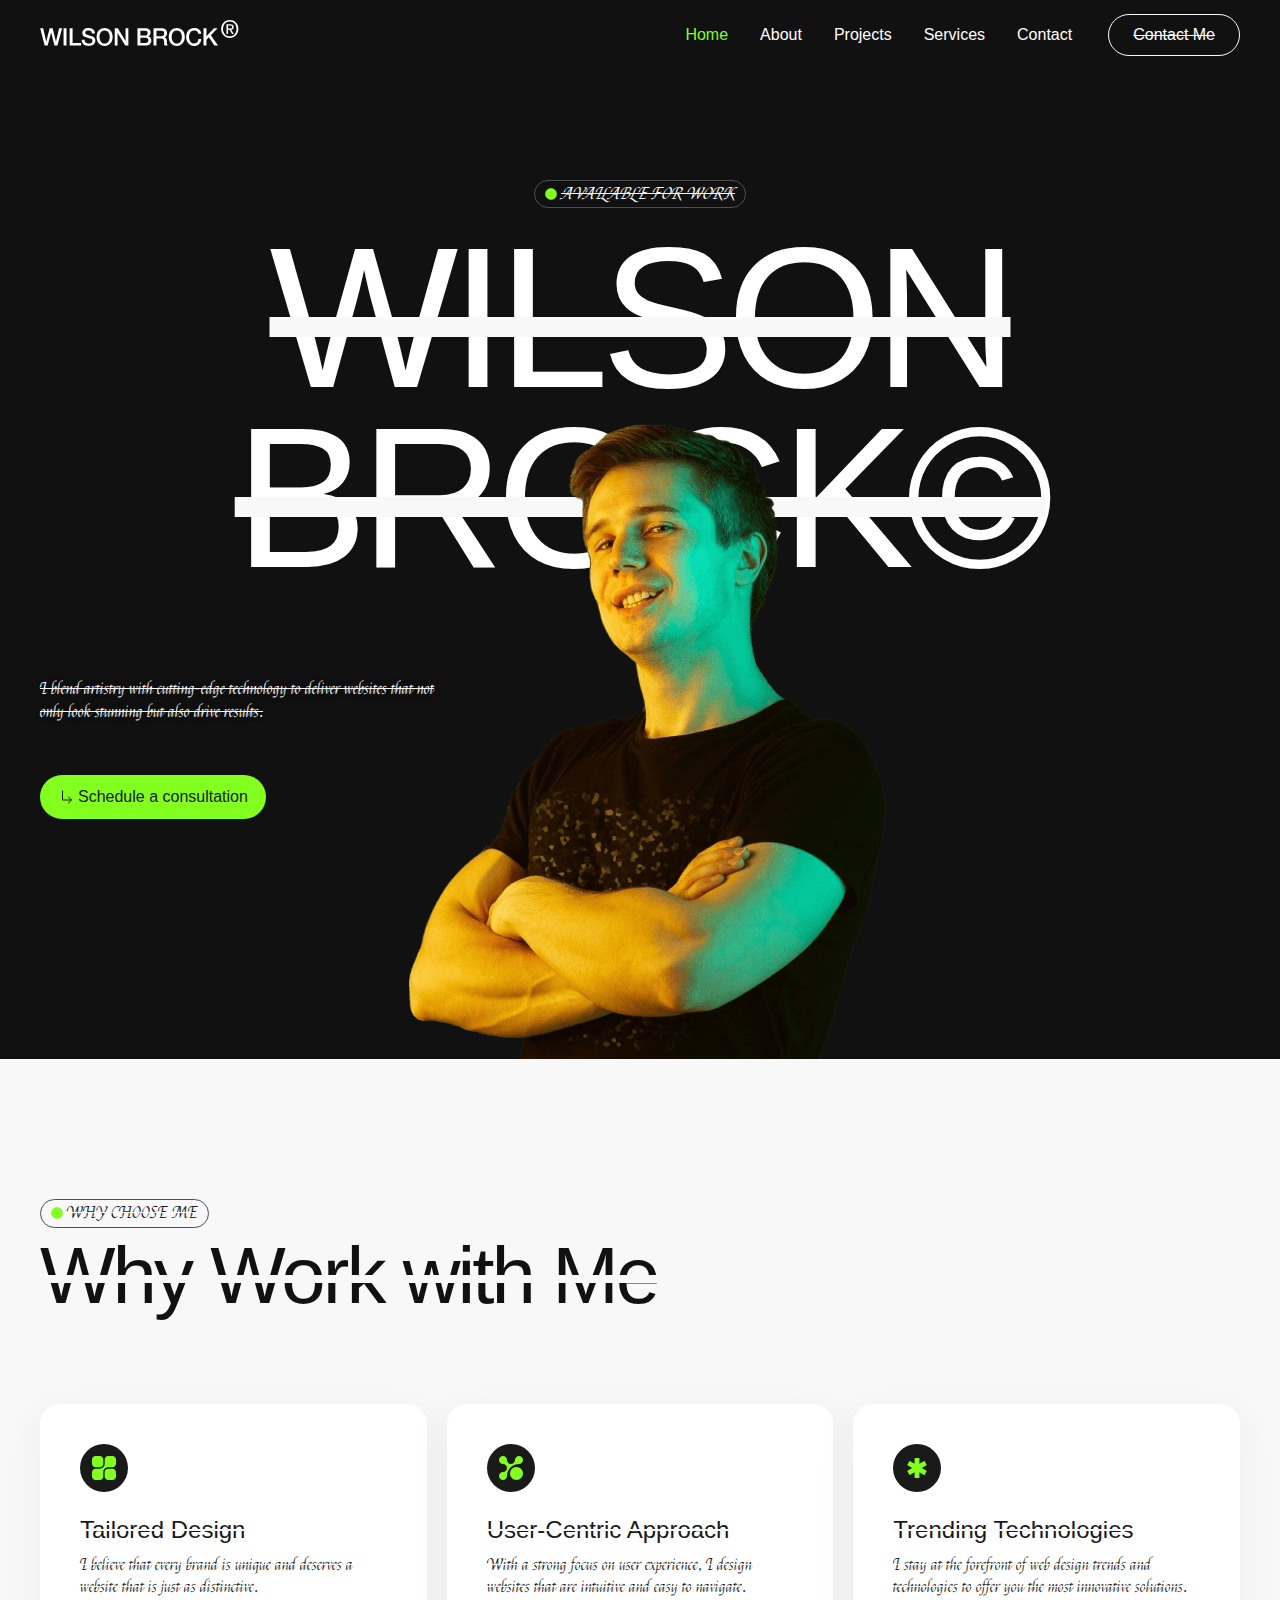
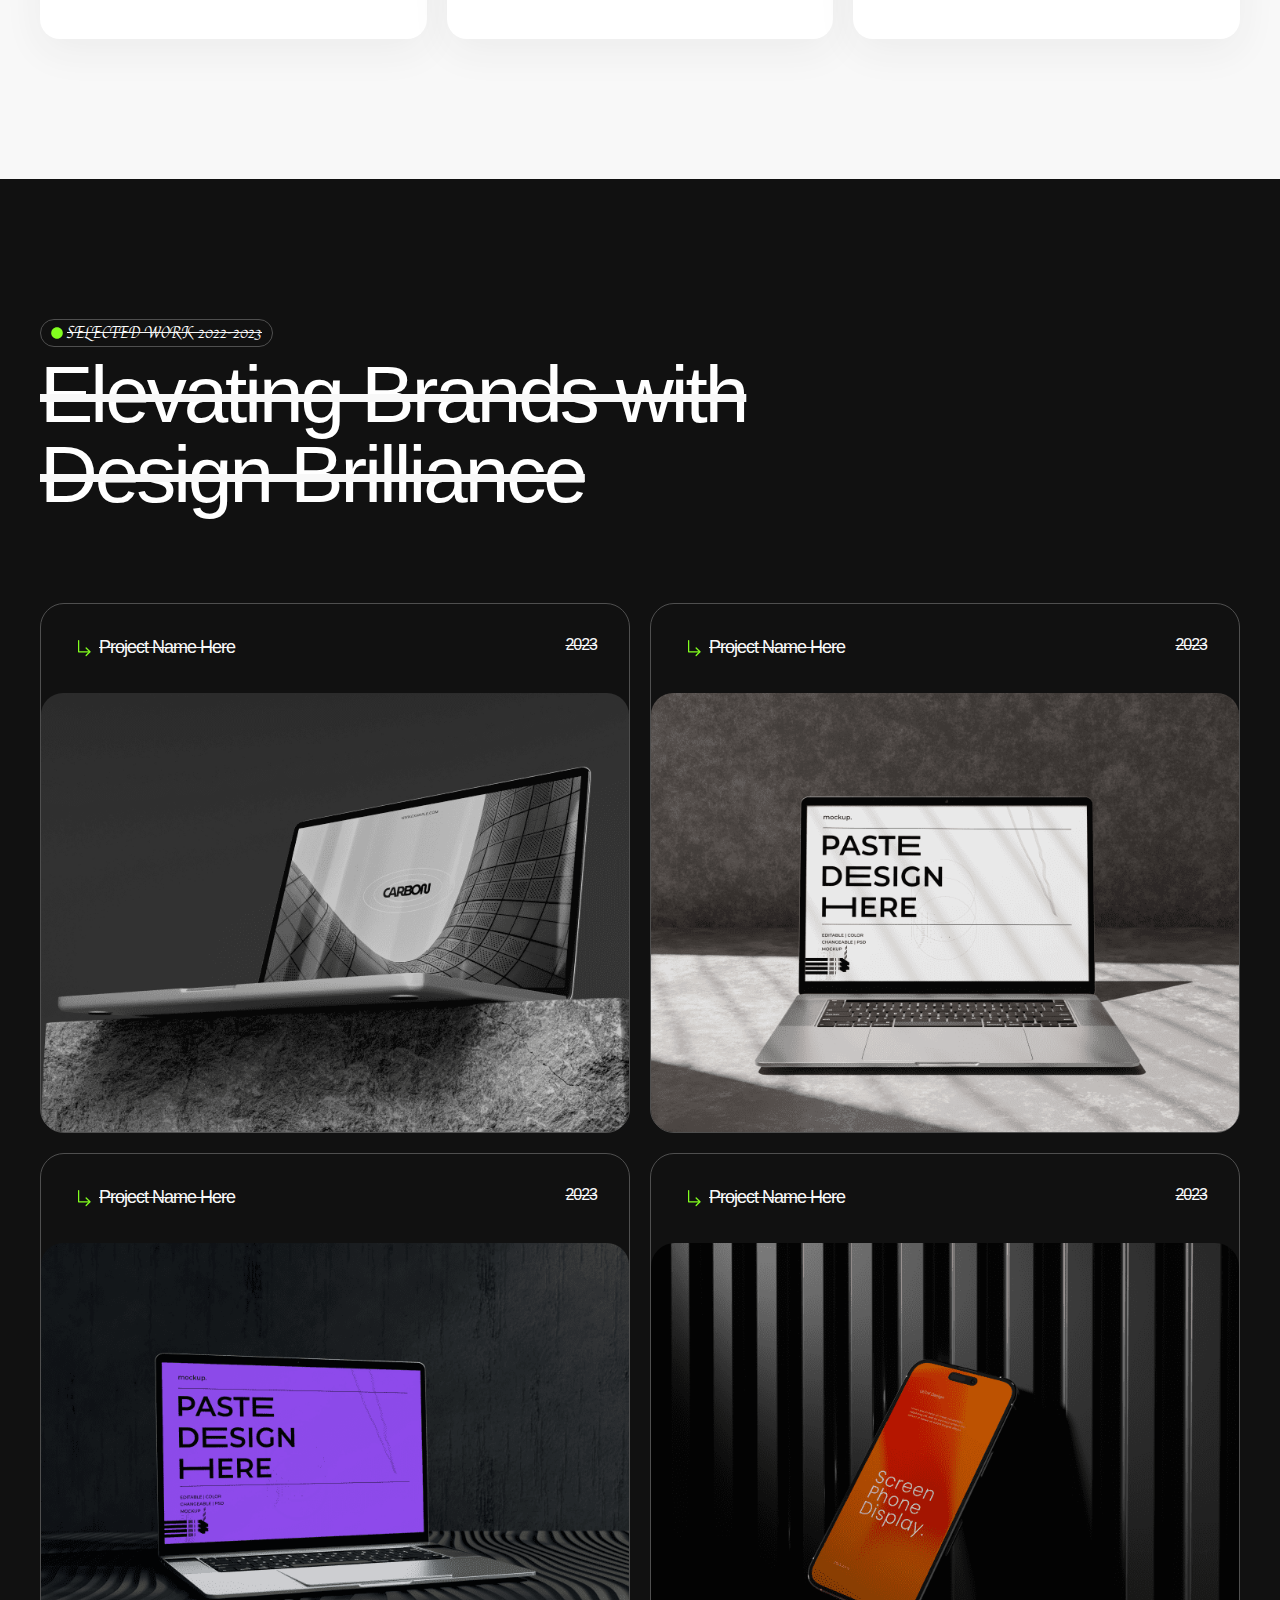
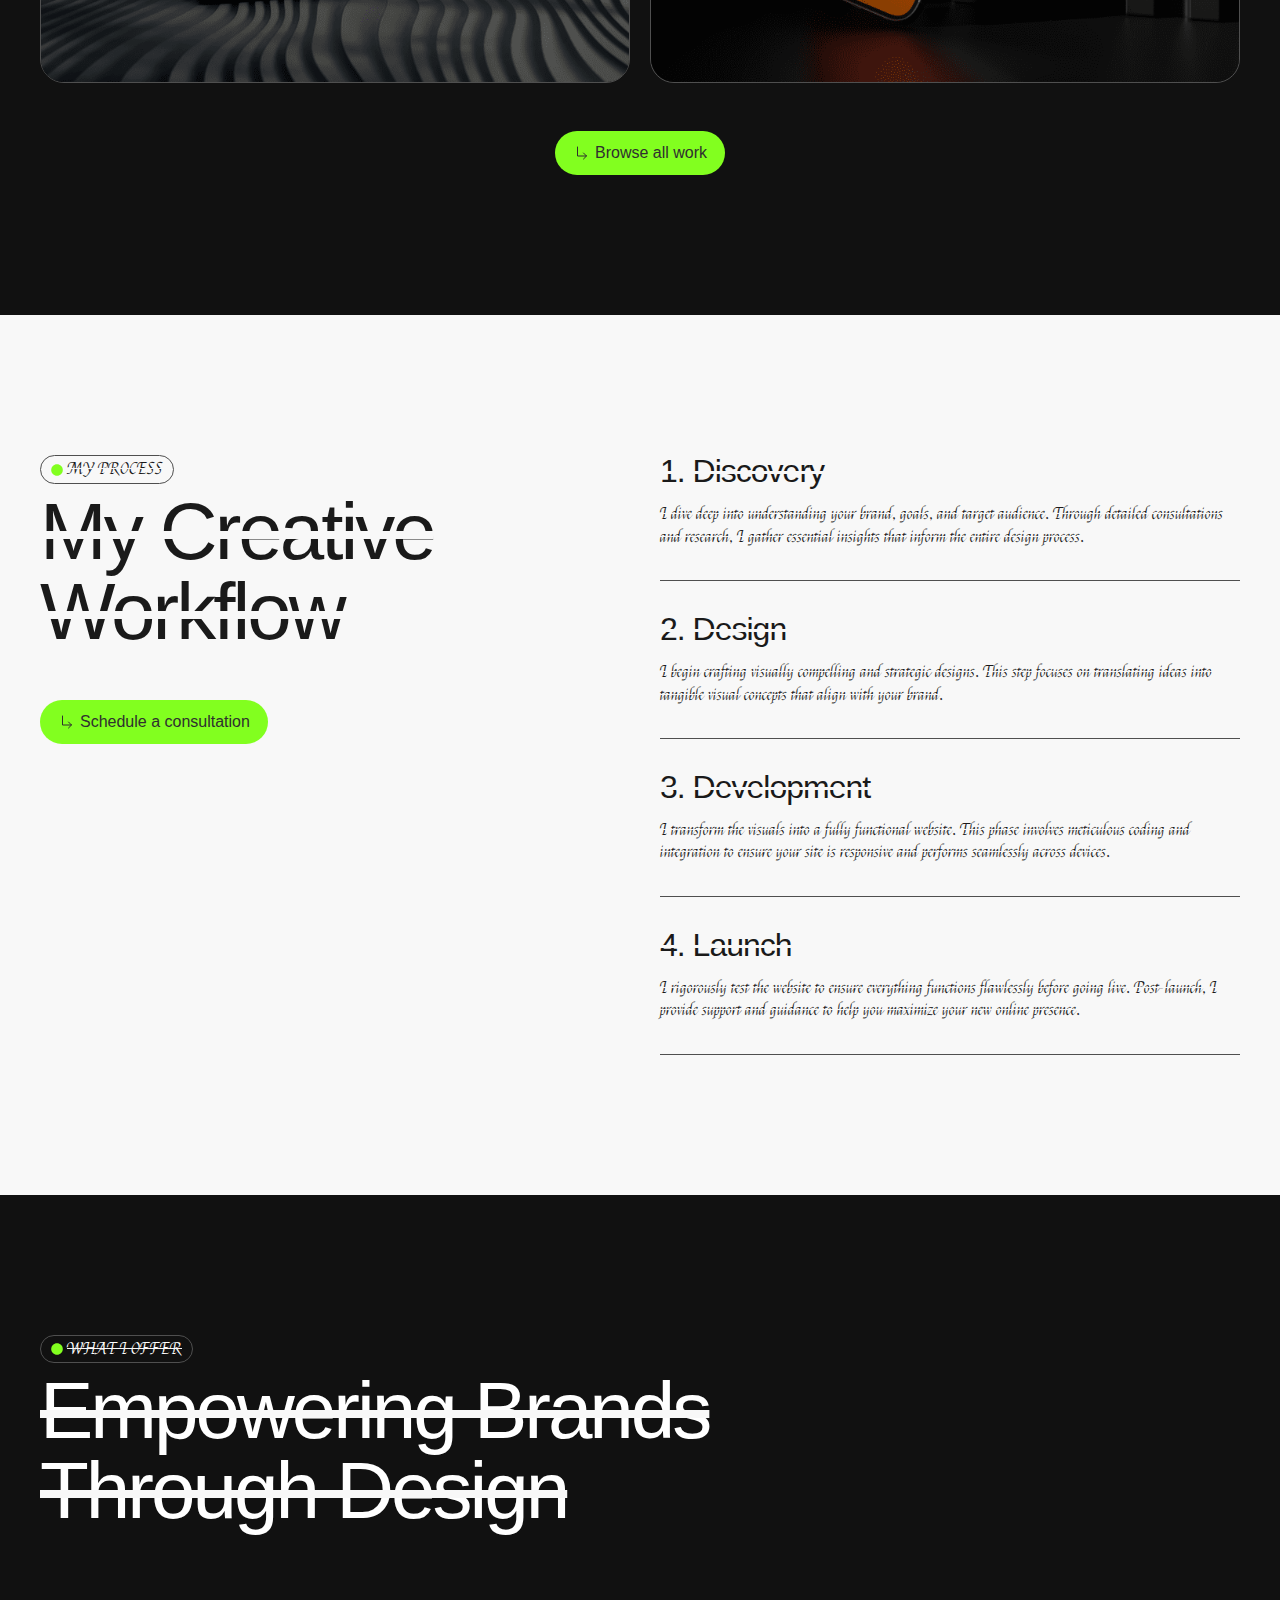
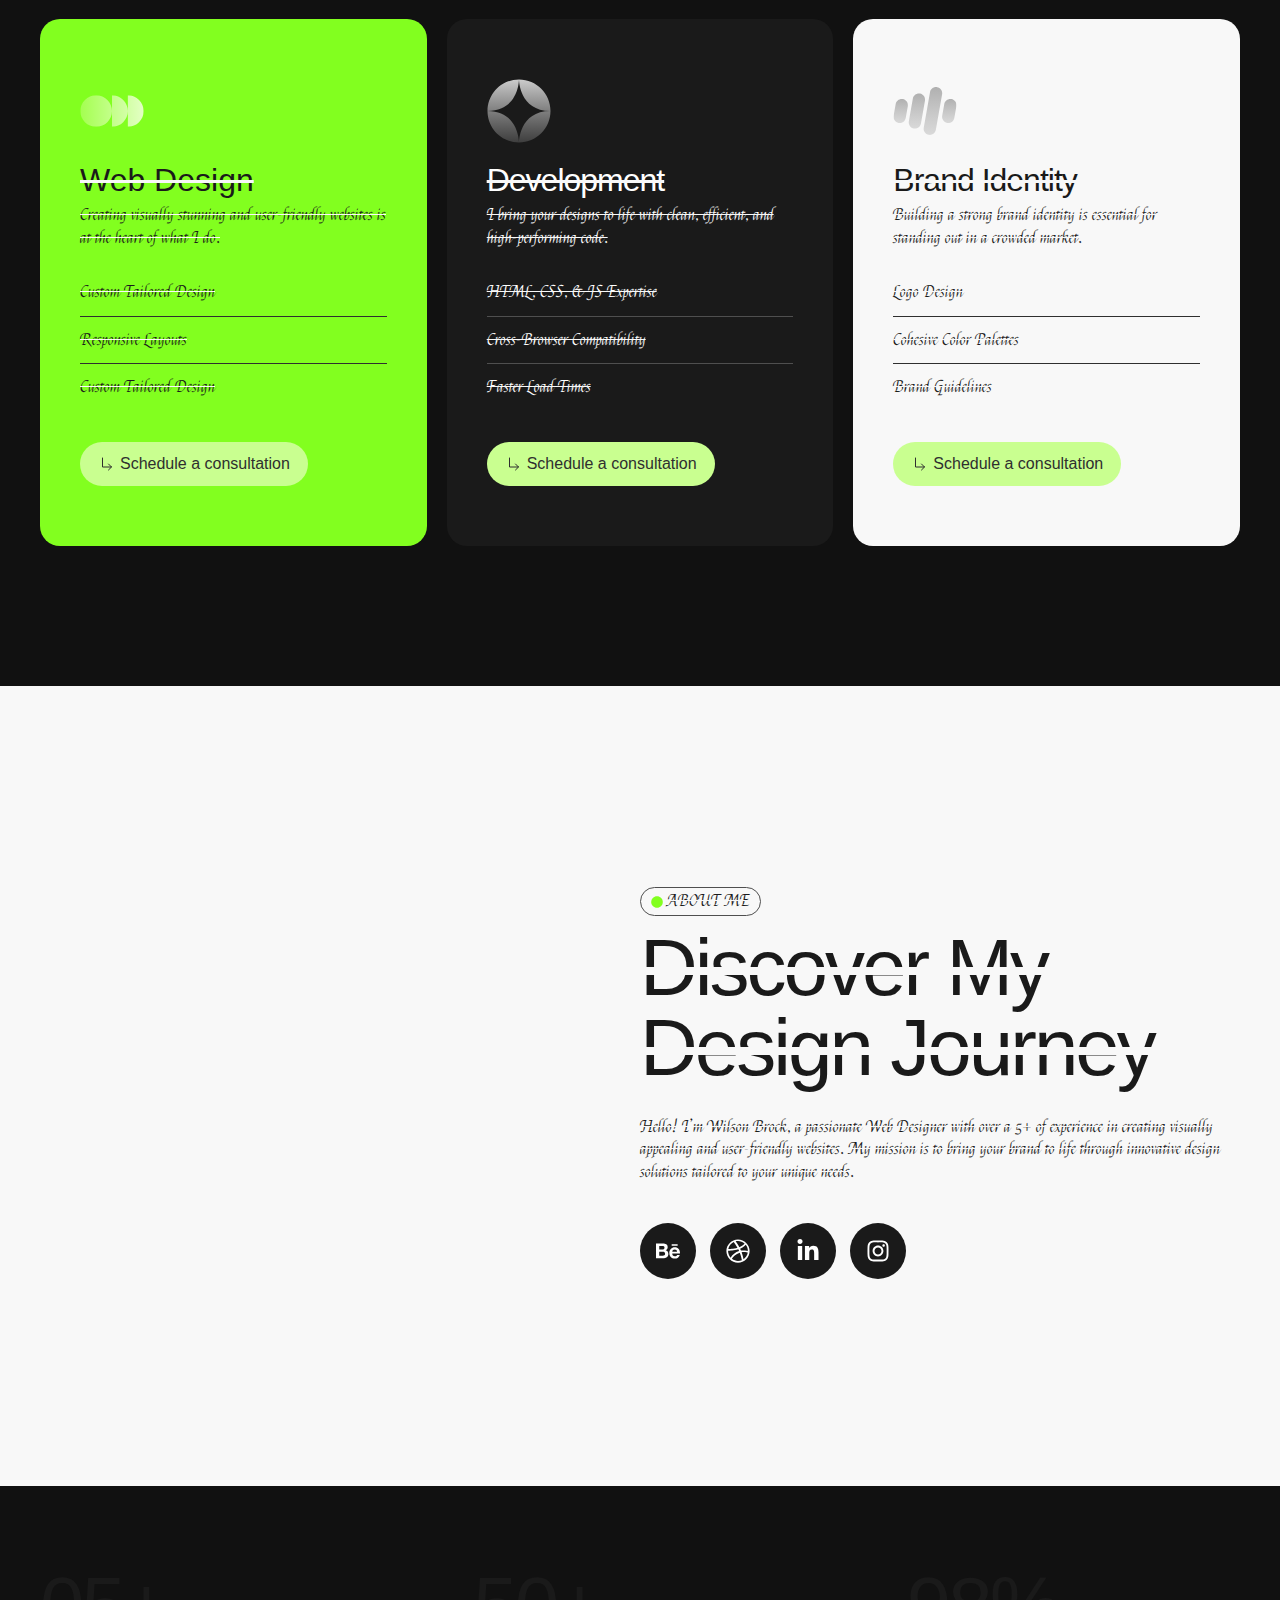
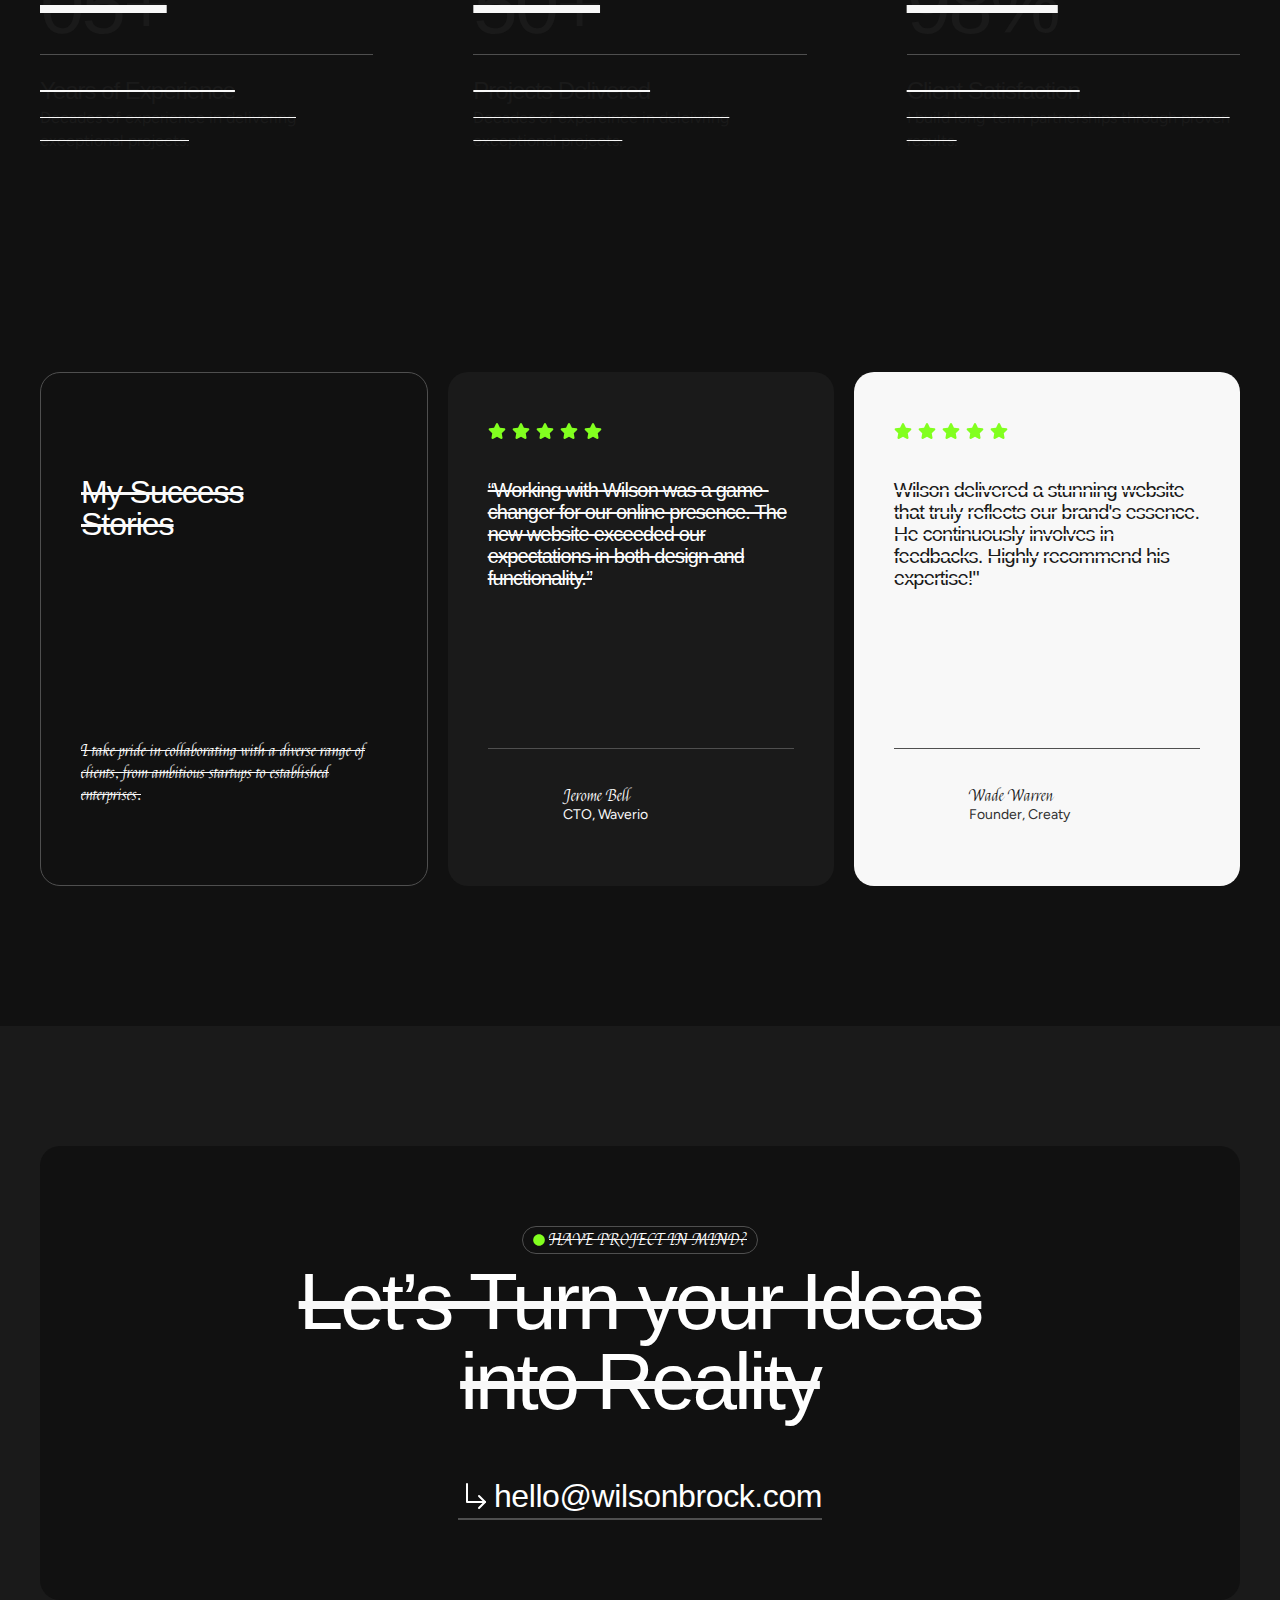
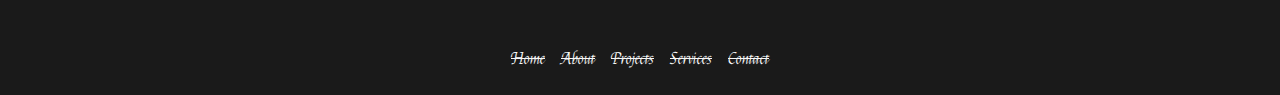
==== commit 87c2ae76: "after smush" ====
--- a/index.html
+++ b/index.html
@@ -16,7 +16,7 @@
 !function(i,n){var o,s,e;function c(e){try{var t={supportTests:e,timestamp:(new Date).valueOf()};sessionStorage.setItem(o,JSON.stringify(t))}catch(e){}}function p(e,t,n){e.clearRect(0,0,e.canvas.width,e.canvas.height),e.fillText(t,0,0);var t=new Uint32Array(e.getImageData(0,0,e.canvas.width,e.canvas.height).data),r=(e.clearRect(0,0,e.canvas.width,e.canvas.height),e.fillText(n,0,0),new Uint32Array(e.getImageData(0,0,e.canvas.width,e.canvas.height).data));return t.every(function(e,t){return e===r[t]})}function u(e,t,n){switch(t){case"flag":return n(e,"🏳️‍⚧️","🏳️​⚧️")?!1:!n(e,"🇺🇳","🇺​🇳")&&!n(e,"🏴󠁧󠁢󠁥󠁮󠁧󠁿","🏴​󠁧​󠁢​󠁥​󠁮​󠁧​󠁿");case"emoji":return!n(e,"🐦‍⬛","🐦​⬛")}return!1}function f(e,t,n){var r="undefined"!=typeof WorkerGlobalScope&&self instanceof WorkerGlobalScope?new OffscreenCanvas(300,150):i.createElement("canvas"),a=r.getContext("2d",{willReadFrequently:!0}),o=(a.textBaseline="top",a.font="600 32px Arial",{});return e.forEach(function(e){o[e]=t(a,e,n)}),o}function t(e){var t=i.createElement("script");t.src=e,t.defer=!0,i.head.appendChild(t)}"undefined"!=typeof Promise&&(o="wpEmojiSettingsSupports",s=["flag","emoji"],n.supports={everything:!0,everythingExceptFlag:!0},e=new Promise(function(e){i.addEventListener("DOMContentLoaded",e,{once:!0})}),new Promise(function(t){var n=function(){try{var e=JSON.parse(sessionStorage.getItem(o));if("object"==typeof e&&"number"==typeof e.timestamp&&(new Date).valueOf()<e.timestamp+604800&&"object"==typeof e.supportTests)return e.supportTests}catch(e){}return null}();if(!n){if("undefined"!=typeof Worker&&"undefined"!=typeof OffscreenCanvas&&"undefined"!=typeof URL&&URL.createObjectURL&&"undefined"!=typeof Blob)try{var e="postMessage("+f.toString()+"("+[JSON.stringify(s),u.toString(),p.toString()].join(",")+"));",r=new Blob([e],{type:"text/javascript"}),a=new Worker(URL.createObjectURL(r),{name:"wpTestEmojiSupports"});return void(a.onmessage=function(e){c(n=e.data),a.terminate(),t(n)})}catch(e){}c(n=f(s,u,p))}t(n)}).then(function(e){for(var t in e)n.supports[t]=e[t],n.supports.everything=n.supports.everything&&n.supports[t],"flag"!==t&&(n.supports.everythingExceptFlag=n.supports.everythingExceptFlag&&n.supports[t]);n.supports.everythingExceptFlag=n.supports.everythingExceptFlag&&!n.supports.flag,n.DOMReady=!1,n.readyCallback=function(){n.DOMReady=!0}}).then(function(){return e}).then(function(){var e;n.supports.everything||(n.readyCallback(),(e=n.source||{}).concatemoji?t(e.concatemoji):e.wpemoji&&e.twemoji&&(t(e.twemoji),t(e.wpemoji)))}))}((window,document),window._wpemojiSettings);
 </script>
 <link rel="stylesheet" id="astra-theme-css-css" href="./wp-content/themes/astra/assets/css/minified/main.min.css?ver=4.9.1" media="all">
-<style id="astra-theme-css-inline-css">:root{--ast-post-nav-space:0;--ast-container-default-xlg-padding:2.5em;--ast-container-default-lg-padding:2.5em;--ast-container-default-slg-padding:2em;--ast-container-default-md-padding:2.5em;--ast-container-default-sm-padding:2.5em;--ast-container-default-xs-padding:2.4em;--ast-container-default-xxs-padding:1.8em;--ast-code-block-background:#ECEFF3;--ast-comment-inputs-background:#F9FAFB;--ast-normal-container-width:1200px;--ast-narrow-container-width:750px;--ast-blog-title-font-weight:600;--ast-blog-meta-weight:600;--ast-global-color-primary:var(--ast-global-color-5);--ast-global-color-secondary:var(--ast-global-color-4);--ast-global-color-alternate-background:var(--ast-global-color-7);--ast-global-color-subtle-background:var(--ast-global-color-6);--ast-bg-style-guide:#F8FAFC;--ast-shadow-style-guide:0px 0px 4px 0 #00000057;--ast-global-dark-bg-style:#fff;--ast-global-dark-lfs:#fbfbfb;--ast-widget-bg-color:#fafafa;--ast-wc-container-head-bg-color:#fbfbfb;--ast-title-layout-bg:#eeeeee;--ast-search-border-color:#e7e7e7;--ast-lifter-hover-bg:#e6e6e6;--ast-gallery-block-color:#000;--srfm-color-input-label:var(--ast-global-color-2);}html{font-size:100%;}a{color:var(--ast-global-color-0);}a:hover,a:focus{color:var(--ast-global-color-1);}body,button,input,select,textarea,.ast-button,.ast-custom-button{font-family:'Figtree',sans-serif;font-weight:400;font-size:16px;font-size:1rem;line-height:var(--ast-body-line-height,1.4em);}blockquote{color:var(--ast-global-color-3);}h1,.entry-content h1,h2,.entry-content h2,h3,.entry-content h3,h4,.entry-content h4,h5,.entry-content h5,h6,.entry-content h6,.site-title,.site-title a{font-family:Helvetica,Verdana,Arial,sans-serif;}.site-title{font-size:26px;font-size:1.625rem;display:none;}header .custom-logo-link img{max-width:200px;width:200px;}.astra-logo-svg{width:200px;}.site-header .site-description{font-size:15px;font-size:0.9375rem;display:none;}.entry-title{font-size:20px;font-size:1.25rem;}.ast-blog-single-element.ast-taxonomy-container a{font-size:14px;font-size:0.875rem;}.ast-blog-meta-container{font-size:13px;font-size:0.8125rem;}.archive .ast-article-post .ast-article-inner,.blog .ast-article-post .ast-article-inner,.archive .ast-article-post .ast-article-inner:hover,.blog .ast-article-post .ast-article-inner:hover{border-top-left-radius:6px;border-top-right-radius:6px;border-bottom-right-radius:6px;border-bottom-left-radius:6px;overflow:hidden;}h1,.entry-content h1{font-size:200px;font-size:12.5rem;font-family:Helvetica,Verdana,Arial,sans-serif;line-height:0.9em;text-transform:uppercase;letter-spacing:-8px;}h2,.entry-content h2{font-size:80px;font-size:5rem;font-family:Helvetica,Verdana,Arial,sans-serif;line-height:1em;letter-spacing:-3px;}h3,.entry-content h3{font-size:32px;font-size:2rem;font-family:Helvetica,Verdana,Arial,sans-serif;line-height:1em;letter-spacing:-1px;}h4,.entry-content h4{font-size:24px;font-size:1.5rem;line-height:1em;font-family:Helvetica,Verdana,Arial,sans-serif;letter-spacing:-1px;}h5,.entry-content h5{font-size:20px;font-size:1.25rem;line-height:1.1em;font-family:Helvetica,Verdana,Arial,sans-serif;letter-spacing:-0.8px;}h6,.entry-content h6{font-size:18px;font-size:1.125rem;line-height:1.25em;font-family:Helvetica,Verdana,Arial,sans-serif;letter-spacing:-1px;}::selection{background-color:var(--ast-global-color-0);color:#000000;}body,h1,.entry-title a,.entry-content h1,h2,.entry-content h2,h3,.entry-content h3,h4,.entry-content h4,h5,.entry-content h5,h6,.entry-content h6{color:var(--ast-global-color-3);}.tagcloud a:hover,.tagcloud a:focus,.tagcloud a.current-item{color:#000000;border-color:var(--ast-global-color-0);background-color:var(--ast-global-color-0);}input:focus,input[type="text"]:focus,input[type="email"]:focus,input[type="url"]:focus,input[type="password"]:focus,input[type="reset"]:focus,input[type="search"]:focus,textarea:focus{border-color:var(--ast-global-color-0);}input[type="radio"]:checked,input[type=reset],input[type="checkbox"]:checked,input[type="checkbox"]:hover:checked,input[type="checkbox"]:focus:checked,input[type=range]::-webkit-slider-thumb{border-color:var(--ast-global-color-0);background-color:var(--ast-global-color-0);box-shadow:none;}.site-footer a:hover + .post-count,.site-footer a:focus + .post-count{background:var(--ast-global-color-0);border-color:var(--ast-global-color-0);}.single .nav-links .nav-previous,.single .nav-links .nav-next{color:var(--ast-global-color-0);}.entry-meta,.entry-meta *{line-height:1.45;color:var(--ast-global-color-0);font-weight:600;}.entry-meta a:not(.ast-button):hover,.entry-meta a:not(.ast-button):hover *,.entry-meta a:not(.ast-button):focus,.entry-meta a:not(.ast-button):focus *,.page-links > .page-link,.page-links .page-link:hover,.post-navigation a:hover{color:var(--ast-global-color-1);}#cat option,.secondary .calendar_wrap thead a,.secondary .calendar_wrap thead a:visited{color:var(--ast-global-color-0);}.secondary .calendar_wrap #today,.ast-progress-val span{background:var(--ast-global-color-0);}.secondary a:hover + .post-count,.secondary a:focus + .post-count{background:var(--ast-global-color-0);border-color:var(--ast-global-color-0);}.calendar_wrap #today > a{color:#000000;}.page-links .page-link,.single .post-navigation a{color:var(--ast-global-color-3);}.ast-search-menu-icon .search-form button.search-submit{padding:0 4px;}.ast-search-menu-icon form.search-form{padding-right:0;}.ast-search-menu-icon.slide-search input.search-field{width:0;}.ast-header-search .ast-search-menu-icon.ast-dropdown-active .search-form,.ast-header-search .ast-search-menu-icon.ast-dropdown-active .search-field:focus{transition:all 0.2s;}.search-form input.search-field:focus{outline:none;}.ast-search-menu-icon .search-form button.search-submit:focus,.ast-theme-transparent-header .ast-header-search .ast-dropdown-active .ast-icon,.ast-theme-transparent-header .ast-inline-search .search-field:focus .ast-icon{color:var(--ast-global-color-1);}.ast-header-search .slide-search .search-form{border:2px solid var(--ast-global-color-0);}.ast-header-search .slide-search .search-field{background-color:(--ast-global-dark-bg-style);}.ast-archive-title{color:var(--ast-global-color-2);}.widget-title{font-size:22px;font-size:1.375rem;color:var(--ast-global-color-2);}.ast-single-post .entry-content a,.ast-comment-content a:not(.ast-comment-edit-reply-wrap a){text-decoration:underline;}.ast-single-post .elementor-widget-button .elementor-button,.ast-single-post .entry-content .uagb-tab a,.ast-single-post .entry-content .uagb-ifb-cta a,.ast-single-post .entry-content .uabb-module-content a,.ast-single-post .entry-content .uagb-post-grid a,.ast-single-post .entry-content .uagb-timeline a,.ast-single-post .entry-content .uagb-toc__wrap a,.ast-single-post .entry-content .uagb-taxomony-box a,.ast-single-post .entry-content .woocommerce a,.entry-content .wp-block-latest-posts > li > a,.ast-single-post .entry-content .wp-block-file__button,li.ast-post-filter-single,.ast-single-post .ast-comment-content .comment-reply-link,.ast-single-post .ast-comment-content .comment-edit-link{text-decoration:none;}.ast-search-menu-icon.slide-search a:focus-visible:focus-visible,.astra-search-icon:focus-visible,#close:focus-visible,a:focus-visible,.ast-menu-toggle:focus-visible,.site .skip-link:focus-visible,.wp-block-loginout input:focus-visible,.wp-block-search.wp-block-search__button-inside .wp-block-search__inside-wrapper,.ast-header-navigation-arrow:focus-visible,.woocommerce .wc-proceed-to-checkout > .checkout-button:focus-visible,.woocommerce .woocommerce-MyAccount-navigation ul li a:focus-visible,.ast-orders-table__row .ast-orders-table__cell:focus-visible,.woocommerce .woocommerce-order-details .order-again > .button:focus-visible,.woocommerce .woocommerce-message a.button.wc-forward:focus-visible,.woocommerce #minus_qty:focus-visible,.woocommerce #plus_qty:focus-visible,a#ast-apply-coupon:focus-visible,.woocommerce .woocommerce-info a:focus-visible,.woocommerce .astra-shop-summary-wrap a:focus-visible,.woocommerce a.wc-forward:focus-visible,#ast-apply-coupon:focus-visible,.woocommerce-js .woocommerce-mini-cart-item a.remove:focus-visible,#close:focus-visible,.button.search-submit:focus-visible,#search_submit:focus,.normal-search:focus-visible,.ast-header-account-wrap:focus-visible,.woocommerce .ast-on-card-button.ast-quick-view-trigger:focus{outline-style:dotted;outline-color:inherit;outline-width:thin;}input:focus,input[type="text"]:focus,input[type="email"]:focus,input[type="url"]:focus,input[type="password"]:focus,input[type="reset"]:focus,input[type="search"]:focus,input[type="number"]:focus,textarea:focus,.wp-block-search__input:focus,[data-section="section-header-mobile-trigger"] .ast-button-wrap .ast-mobile-menu-trigger-minimal:focus,.ast-mobile-popup-drawer.active .menu-toggle-close:focus,.woocommerce-ordering select.orderby:focus,#ast-scroll-top:focus,#coupon_code:focus,.woocommerce-page #comment:focus,.woocommerce #reviews #respond input#submit:focus,.woocommerce a.add_to_cart_button:focus,.woocommerce .button.single_add_to_cart_button:focus,.woocommerce .woocommerce-cart-form button:focus,.woocommerce .woocommerce-cart-form__cart-item .quantity .qty:focus,.woocommerce .woocommerce-billing-fields .woocommerce-billing-fields__field-wrapper .woocommerce-input-wrapper > .input-text:focus,.woocommerce #order_comments:focus,.woocommerce #place_order:focus,.woocommerce .woocommerce-address-fields .woocommerce-address-fields__field-wrapper .woocommerce-input-wrapper > .input-text:focus,.woocommerce .woocommerce-MyAccount-content form button:focus,.woocommerce .woocommerce-MyAccount-content .woocommerce-EditAccountForm .woocommerce-form-row .woocommerce-Input.input-text:focus,.woocommerce .ast-woocommerce-container .woocommerce-pagination ul.page-numbers li a:focus,body #content .woocommerce form .form-row .select2-container--default .select2-selection--single:focus,#ast-coupon-code:focus,.woocommerce.woocommerce-js .quantity input[type=number]:focus,.woocommerce-js .woocommerce-mini-cart-item .quantity input[type=number]:focus,.woocommerce p#ast-coupon-trigger:focus{border-style:dotted;border-color:inherit;border-width:thin;}input{outline:none;}.ast-logo-title-inline .site-logo-img{padding-right:1em;}.site-logo-img img{ transition:all 0.2s linear;}body .ast-oembed-container *{position:absolute;top:0;width:100%;height:100%;left:0;}body .wp-block-embed-pocket-casts .ast-oembed-container *{position:unset;}.ast-single-post-featured-section + article {margin-top: 2em;}.site-content .ast-single-post-featured-section img {width: 100%;overflow: hidden;object-fit: cover;}.ast-separate-container .site-content .ast-single-post-featured-section + article {margin-top: -80px;z-index: 9;position: relative;border-radius: 4px;}@media (min-width: 922px) {.ast-no-sidebar .site-content .ast-article-image-container--wide {margin-left: -120px;margin-right: -120px;max-width: unset;width: unset;}.ast-left-sidebar .site-content .ast-article-image-container--wide,.ast-right-sidebar .site-content .ast-article-image-container--wide {margin-left: -10px;margin-right: -10px;}.site-content .ast-article-image-container--full {margin-left: calc( -50vw + 50%);margin-right: calc( -50vw + 50%);max-width: 100vw;width: 100vw;}.ast-left-sidebar .site-content .ast-article-image-container--full,.ast-right-sidebar .site-content .ast-article-image-container--full {margin-left: -10px;margin-right: -10px;max-width: inherit;width: auto;}}.site > .ast-single-related-posts-container {margin-top: 0;}@media (min-width: 922px) {.ast-desktop .ast-container--narrow {max-width: var(--ast-narrow-container-width);margin: 0 auto;}}.ast-page-builder-template .hentry {margin: 0;}.ast-page-builder-template .site-content > .ast-container {max-width: 100%;padding: 0;}.ast-page-builder-template .site .site-content #primary {padding: 0;margin: 0;}.ast-page-builder-template .no-results {text-align: center;margin: 4em auto;}.ast-page-builder-template .ast-pagination {padding: 2em;}.ast-page-builder-template .entry-header.ast-no-title.ast-no-thumbnail {margin-top: 0;}.ast-page-builder-template .entry-header.ast-header-without-markup {margin-top: 0;margin-bottom: 0;}.ast-page-builder-template .entry-header.ast-no-title.ast-no-meta {margin-bottom: 0;}.ast-page-builder-template.single .post-navigation {padding-bottom: 2em;}.ast-page-builder-template.single-post .site-content > .ast-container {max-width: 100%;}.ast-page-builder-template .entry-header {margin-top: 2em;margin-left: auto;margin-right: auto;}.ast-page-builder-template .ast-archive-description {margin: 2em auto 0;padding-left: 20px;padding-right: 20px;}.ast-page-builder-template .ast-row {margin-left: 0;margin-right: 0;}.single.ast-page-builder-template .entry-header + .entry-content,.single.ast-page-builder-template .ast-single-entry-banner + .site-content article .entry-content {margin-bottom: 2em;}@media(min-width: 921px) {.ast-page-builder-template.archive.ast-right-sidebar .ast-row article,.ast-page-builder-template.archive.ast-left-sidebar .ast-row article {padding-left: 0;padding-right: 0;}}input[type="text"],input[type="number"],input[type="email"],input[type="url"],input[type="password"],input[type="search"],input[type=reset],input[type=tel],input[type=date],select,textarea{font-size:16px;font-style:normal;font-weight:400;line-height:24px;width:100%;padding:12px 16px;border-radius:4px;box-shadow:0px 1px 2px 0px rgba(0,0,0,0.05);color:var(--ast-form-input-text,#475569);}input[type="text"],input[type="number"],input[type="email"],input[type="url"],input[type="password"],input[type="search"],input[type=reset],input[type=tel],input[type=date],select{height:40px;}input[type="date"]{border-width:1px;border-style:solid;border-color:var(--ast-border-color);background:var( --ast-global-color-secondary,--ast-global-color-5 );}input[type="text"]:focus,input[type="number"]:focus,input[type="email"]:focus,input[type="url"]:focus,input[type="password"]:focus,input[type="search"]:focus,input[type=reset]:focus,input[type="tel"]:focus,input[type="date"]:focus,select:focus,textarea:focus{border-color:#046BD2;box-shadow:none;outline:none;color:var(--ast-form-input-focus-text,#475569);}label,legend{color:#111827;font-size:14px;font-style:normal;font-weight:500;line-height:20px;}select{padding:6px 10px;}fieldset{padding:30px;border-radius:4px;}button,.ast-button,.button,input[type="button"],input[type="reset"],input[type="submit"]{border-radius:4px;box-shadow:0px 1px 2px 0px rgba(0,0,0,0.05);}:root{--ast-comment-inputs-background:#FFF;}::placeholder{color:var(--ast-form-field-color,#9CA3AF);}::-ms-input-placeholder{color:var(--ast-form-field-color,#9CA3AF);}@media (max-width:921.9px){#ast-desktop-header{display:none;}}@media (min-width:922px){#ast-mobile-header{display:none;}}.wp-block-buttons.aligncenter{justify-content:center;}@media (max-width:921px){.ast-theme-transparent-header #primary,.ast-theme-transparent-header #secondary{padding:0;}}@media (max-width:921px){.ast-plain-container.ast-no-sidebar #primary{padding:0;}}.ast-plain-container.ast-no-sidebar #primary{margin-top:0;margin-bottom:0;}.wp-block-button.is-style-outline .wp-block-button__link{border-color:var(--ast-global-color-0);border-top-width:0px;border-right-width:0px;border-bottom-width:0px;border-left-width:0px;}div.wp-block-button.is-style-outline > .wp-block-button__link:not(.has-text-color),div.wp-block-button.wp-block-button__link.is-style-outline:not(.has-text-color){color:var(--ast-global-color-0);}.wp-block-button.is-style-outline .wp-block-button__link:hover,.wp-block-buttons .wp-block-button.is-style-outline .wp-block-button__link:focus,.wp-block-buttons .wp-block-button.is-style-outline > .wp-block-button__link:not(.has-text-color):hover,.wp-block-buttons .wp-block-button.wp-block-button__link.is-style-outline:not(.has-text-color):hover{color:var(--ast-global-color-4);background-color:var(--ast-global-color-1);border-color:var(--ast-global-color-1);}.post-page-numbers.current .page-link,.ast-pagination .page-numbers.current{color:#000000;border-color:var(--ast-global-color-0);background-color:var(--ast-global-color-0);}.wp-block-button.is-style-outline .wp-block-button__link{border-top-width:0px;border-right-width:0px;border-bottom-width:0px;border-left-width:0px;}.wp-block-buttons .wp-block-button.is-style-outline .wp-block-button__link.wp-element-button,.ast-outline-button,.wp-block-uagb-buttons-child .uagb-buttons-repeater.ast-outline-button{border-color:var(--ast-global-color-3);border-top-width:1px;border-right-width:1px;border-bottom-width:1px;border-left-width:1px;font-family:Helvetica,Verdana,Arial,sans-serif;font-weight:inherit;font-size:16px;font-size:1rem;line-height:1em;padding-top:10px;padding-right:20px;padding-bottom:10px;padding-left:20px;border-top-left-radius:30px;border-top-right-radius:30px;border-bottom-right-radius:30px;border-bottom-left-radius:30px;}.wp-block-buttons .wp-block-button.is-style-outline > .wp-block-button__link:not(.has-text-color),.wp-block-buttons .wp-block-button.wp-block-button__link.is-style-outline:not(.has-text-color),.ast-outline-button{color:var(--ast-global-color-2);}.wp-block-button.is-style-outline .wp-block-button__link:hover,.wp-block-buttons .wp-block-button.is-style-outline .wp-block-button__link:focus,.wp-block-buttons .wp-block-button.is-style-outline > .wp-block-button__link:not(.has-text-color):hover,.wp-block-buttons .wp-block-button.wp-block-button__link.is-style-outline:not(.has-text-color):hover,.ast-outline-button:hover,.ast-outline-button:focus,.wp-block-uagb-buttons-child .uagb-buttons-repeater.ast-outline-button:hover,.wp-block-uagb-buttons-child .uagb-buttons-repeater.ast-outline-button:focus{color:var(--ast-global-color-0);background-color:var(--ast-global-color-1);border-color:var(--ast-global-color-0);}.ast-single-post .entry-content a.ast-outline-button,.ast-single-post .entry-content .is-style-outline>.wp-block-button__link{text-decoration:none;}.wp-block-button .wp-block-button__link.wp-element-button.is-style-outline:not(.has-background),.wp-block-button.is-style-outline>.wp-block-button__link.wp-element-button:not(.has-background),.ast-outline-button{background-color:transparent;}.uagb-buttons-repeater.ast-outline-button{border-radius:9999px;}.entry-content[data-ast-blocks-layout] > figure{margin-bottom:1em;}h1.widget-title{font-weight:inherit;}h2.widget-title{font-weight:inherit;}h3.widget-title{font-weight:inherit;}#page{display:flex;flex-direction:column;min-height:100vh;}.ast-404-layout-1 h1.page-title{color:var(--ast-global-color-2);}.single .post-navigation a{line-height:1em;height:inherit;}.error-404 .page-sub-title{font-size:1.5rem;font-weight:inherit;}.search .site-content .content-area .search-form{margin-bottom:0;}#page .site-content{flex-grow:1;}.widget{margin-bottom:1.25em;}#secondary li{line-height:1.5em;}#secondary .wp-block-group h2{margin-bottom:0.7em;}#secondary h2{font-size:1.7rem;}.ast-separate-container .ast-article-post,.ast-separate-container .ast-article-single,.ast-separate-container .comment-respond{padding:3em;}.ast-separate-container .ast-article-single .ast-article-single{padding:0;}.ast-article-single .wp-block-post-template-is-layout-grid{padding-left:0;}.ast-separate-container .comments-title,.ast-narrow-container .comments-title{padding:1.5em 2em;}.ast-page-builder-template .comment-form-textarea,.ast-comment-formwrap .ast-grid-common-col{padding:0;}.ast-comment-formwrap{padding:0;display:inline-flex;column-gap:20px;width:100%;margin-left:0;margin-right:0;}.comments-area textarea#comment:focus,.comments-area textarea#comment:active,.comments-area .ast-comment-formwrap input[type="text"]:focus,.comments-area .ast-comment-formwrap input[type="text"]:active {box-shadow:none;outline:none;}.archive.ast-page-builder-template .entry-header{margin-top:2em;}.ast-page-builder-template .ast-comment-formwrap{width:100%;}.entry-title{margin-bottom:0.6em;}.ast-archive-description p{font-size:inherit;font-weight:inherit;line-height:inherit;}.ast-separate-container .ast-comment-list li.depth-1,.hentry{margin-bottom:1.5em;}.site-content section.ast-archive-description{margin-bottom:2em;}@media (min-width:921px){.ast-left-sidebar.ast-page-builder-template #secondary,.archive.ast-right-sidebar.ast-page-builder-template .site-main{padding-left:20px;padding-right:20px;}}@media (max-width:544px){.ast-comment-formwrap.ast-row{column-gap:10px;display:inline-block;}#ast-commentform .ast-grid-common-col{position:relative;width:100%;}}@media (min-width:1201px){.ast-separate-container .ast-article-post,.ast-separate-container .ast-article-single,.ast-separate-container .ast-author-box,.ast-separate-container .ast-404-layout-1,.ast-separate-container .no-results{padding:3em;}}@media (max-width:921px){.ast-separate-container #primary,.ast-separate-container #secondary{padding:1.5em 0;}#primary,#secondary{padding:1.5em 0;margin:0;}.ast-left-sidebar #content > .ast-container{display:flex;flex-direction:column-reverse;width:100%;}}@media (min-width:922px){.ast-separate-container.ast-right-sidebar #primary,.ast-separate-container.ast-left-sidebar #primary{border:0;}.search-no-results.ast-separate-container #primary{margin-bottom:4em;}}.elementor-widget-button .elementor-button{border-style:solid;text-decoration:none;border-top-width:0px;border-right-width:0px;border-left-width:0px;border-bottom-width:0px;}.elementor-button.elementor-size-sm,.elementor-button.elementor-size-xs,.elementor-button.elementor-size-md,.elementor-button.elementor-size-lg,.elementor-button.elementor-size-xl,.elementor-button{border-top-left-radius:30px;border-top-right-radius:30px;border-bottom-right-radius:30px;border-bottom-left-radius:30px;padding-top:10px;padding-right:20px;padding-bottom:10px;padding-left:20px;}.elementor-widget-button .elementor-button{border-color:var(--ast-global-color-0);background-color:var(--ast-global-color-0);}.elementor-widget-button .elementor-button:hover,.elementor-widget-button .elementor-button:focus{color:var(--ast-global-color-4);background-color:var(--ast-global-color-1);border-color:var(--ast-global-color-1);}.wp-block-button .wp-block-button__link ,.elementor-widget-button .elementor-button,.elementor-widget-button .elementor-button:visited{color:var(--ast-global-color-8);}.elementor-widget-button .elementor-button{font-family:Helvetica,Verdana,Arial,sans-serif;font-size:16px;font-size:1rem;line-height:1em;}body .elementor-button.elementor-size-sm,body .elementor-button.elementor-size-xs,body .elementor-button.elementor-size-md,body .elementor-button.elementor-size-lg,body .elementor-button.elementor-size-xl,body .elementor-button{font-size:16px;font-size:1rem;}.wp-block-button .wp-block-button__link:hover,.wp-block-button .wp-block-button__link:focus{color:var(--ast-global-color-4);background-color:var(--ast-global-color-1);border-color:var(--ast-global-color-1);}.elementor-widget-heading h1.elementor-heading-title{line-height:0.9em;}.elementor-widget-heading h2.elementor-heading-title{line-height:1em;}.elementor-widget-heading h3.elementor-heading-title{line-height:1em;}.elementor-widget-heading h4.elementor-heading-title{line-height:1em;}.elementor-widget-heading h5.elementor-heading-title{line-height:1.1em;}.elementor-widget-heading h6.elementor-heading-title{line-height:1.25em;}.wp-block-button .wp-block-button__link,.wp-block-search .wp-block-search__button,body .wp-block-file .wp-block-file__button{border-style:solid;border-top-width:0px;border-right-width:0px;border-left-width:0px;border-bottom-width:0px;border-color:var(--ast-global-color-0);background-color:var(--ast-global-color-0);color:var(--ast-global-color-8);font-family:Helvetica,Verdana,Arial,sans-serif;font-weight:inherit;line-height:1em;font-size:16px;font-size:1rem;border-top-left-radius:30px;border-top-right-radius:30px;border-bottom-right-radius:30px;border-bottom-left-radius:30px;padding-top:10px;padding-right:20px;padding-bottom:10px;padding-left:20px;}.ast-single-post .entry-content .wp-block-button .wp-block-button__link,.ast-single-post .entry-content .wp-block-search .wp-block-search__button,body .entry-content .wp-block-file .wp-block-file__button{text-decoration:none;}.menu-toggle,button,.ast-button,.ast-custom-button,.button,input#submit,input[type="button"],input[type="submit"],input[type="reset"],#comments .submit,.search .search-submit,form[CLASS*="wp-block-search__"].wp-block-search .wp-block-search__inside-wrapper .wp-block-search__button,body .wp-block-file .wp-block-file__button,.search .search-submit,.woocommerce-js a.button,.woocommerce button.button,.woocommerce .woocommerce-message a.button,.woocommerce #respond input#submit.alt,.woocommerce input.button.alt,.woocommerce input.button,.woocommerce input.button:disabled,.woocommerce input.button:disabled[disabled],.woocommerce input.button:disabled:hover,.woocommerce input.button:disabled[disabled]:hover,.woocommerce #respond input#submit,.woocommerce button.button.alt.disabled,.wc-block-grid__products .wc-block-grid__product .wp-block-button__link,.wc-block-grid__product-onsale,[CLASS*="wc-block"] button,.woocommerce-js .astra-cart-drawer .astra-cart-drawer-content .woocommerce-mini-cart__buttons .button:not(.checkout):not(.ast-continue-shopping),.woocommerce-js .astra-cart-drawer .astra-cart-drawer-content .woocommerce-mini-cart__buttons a.checkout,.woocommerce button.button.alt.disabled.wc-variation-selection-needed,[CLASS*="wc-block"] .wc-block-components-button{border-style:solid;border-top-width:0px;border-right-width:0px;border-left-width:0px;border-bottom-width:0px;color:var(--ast-global-color-8);border-color:var(--ast-global-color-0);background-color:var(--ast-global-color-0);padding-top:10px;padding-right:20px;padding-bottom:10px;padding-left:20px;font-family:Helvetica,Verdana,Arial,sans-serif;font-weight:inherit;font-size:16px;font-size:1rem;line-height:1em;border-top-left-radius:30px;border-top-right-radius:30px;border-bottom-right-radius:30px;border-bottom-left-radius:30px;}button:focus,.menu-toggle:hover,button:hover,.ast-button:hover,.ast-custom-button:hover .button:hover,.ast-custom-button:hover ,input[type=reset]:hover,input[type=reset]:focus,input#submit:hover,input#submit:focus,input[type="button"]:hover,input[type="button"]:focus,input[type="submit"]:hover,input[type="submit"]:focus,form[CLASS*="wp-block-search__"].wp-block-search .wp-block-search__inside-wrapper .wp-block-search__button:hover,form[CLASS*="wp-block-search__"].wp-block-search .wp-block-search__inside-wrapper .wp-block-search__button:focus,body .wp-block-file .wp-block-file__button:hover,body .wp-block-file .wp-block-file__button:focus,.woocommerce-js a.button:hover,.woocommerce button.button:hover,.woocommerce .woocommerce-message a.button:hover,.woocommerce #respond input#submit:hover,.woocommerce #respond input#submit.alt:hover,.woocommerce input.button.alt:hover,.woocommerce input.button:hover,.woocommerce button.button.alt.disabled:hover,.wc-block-grid__products .wc-block-grid__product .wp-block-button__link:hover,[CLASS*="wc-block"] button:hover,.woocommerce-js .astra-cart-drawer .astra-cart-drawer-content .woocommerce-mini-cart__buttons .button:not(.checkout):not(.ast-continue-shopping):hover,.woocommerce-js .astra-cart-drawer .astra-cart-drawer-content .woocommerce-mini-cart__buttons a.checkout:hover,.woocommerce button.button.alt.disabled.wc-variation-selection-needed:hover,[CLASS*="wc-block"] .wc-block-components-button:hover,[CLASS*="wc-block"] .wc-block-components-button:focus{color:var(--ast-global-color-4);background-color:var(--ast-global-color-1);border-color:var(--ast-global-color-1);}form[CLASS*="wp-block-search__"].wp-block-search .wp-block-search__inside-wrapper .wp-block-search__button.has-icon{padding-top:calc(10px - 3px);padding-right:calc(20px - 3px);padding-bottom:calc(10px - 3px);padding-left:calc(20px - 3px);}@media (max-width:921px){.ast-mobile-header-stack .main-header-bar .ast-search-menu-icon{display:inline-block;}.ast-header-break-point.ast-header-custom-item-outside .ast-mobile-header-stack .main-header-bar .ast-search-icon{margin:0;}.ast-comment-avatar-wrap img{max-width:2.5em;}.ast-comment-meta{padding:0 1.8888em 1.3333em;}}@media (min-width:544px){.ast-container{max-width:100%;}}@media (max-width:544px){.ast-separate-container .ast-article-post,.ast-separate-container .ast-article-single,.ast-separate-container .comments-title,.ast-separate-container .ast-archive-description{padding:1.5em 1em;}.ast-separate-container #content .ast-container{padding-left:0.54em;padding-right:0.54em;}.ast-separate-container .ast-comment-list .bypostauthor{padding:.5em;}.ast-search-menu-icon.ast-dropdown-active .search-field{width:170px;}} #ast-mobile-header .ast-site-header-cart-li a{pointer-events:none;}.ast-separate-container{background-color:var(--ast-global-color-4);background-image:none;}@media (max-width:921px){.site-title{display:none;}.site-header .site-description{display:none;}h1,.entry-content h1{font-size:80px;font-size:5rem;}h2,.entry-content h2{font-size:50px;font-size:3.125rem;}h3,.entry-content h3{font-size:24px;font-size:1.5rem;}h4,.entry-content h4{font-size:20px;font-size:1.25rem;}h5,.entry-content h5{font-size:20px;font-size:1.25rem;}h6,.entry-content h6{font-size:18px;font-size:1.125rem;}.astra-logo-svg{width:160px;}header .custom-logo-link img,.ast-header-break-point .site-logo-img .custom-mobile-logo-link img{max-width:160px;width:160px;}}@media (max-width:544px){.site-title{display:none;}.site-header .site-description{display:none;}h1,.entry-content h1{font-size:30px;font-size:1.875rem;}h2,.entry-content h2{font-size:32px;font-size:2rem;}h3,.entry-content h3{font-size:20px;font-size:1.25rem;}h4,.entry-content h4{font-size:18px;font-size:1.125rem;}h5,.entry-content h5{font-size:18px;font-size:1.125rem;}h6,.entry-content h6{font-size:18px;font-size:1.125rem;}}@media (max-width:921px){html{font-size:91.2%;}}@media (max-width:544px){html{font-size:91.2%;}}@media (min-width:922px){.ast-container{max-width:1240px;}}@media (min-width:922px){.site-content .ast-container{display:flex;}}@media (max-width:921px){.site-content .ast-container{flex-direction:column;}}.entry-content h1,.entry-content h2,.entry-content h3,.entry-content h4,.entry-content h5,.entry-content h6{clear:none;}@media (min-width:922px){.main-header-menu .sub-menu .menu-item.ast-left-align-sub-menu:hover > .sub-menu,.main-header-menu .sub-menu .menu-item.ast-left-align-sub-menu.focus > .sub-menu{margin-left:-0px;}}.ast-theme-transparent-header [CLASS*="ast-header-button-"] .ast-custom-button{color:var(--ast-global-color-2);border-color:var(--ast-global-color-3);}.ast-theme-transparent-header [CLASS*="ast-header-button-"] .ast-custom-button:hover{color:var(--ast-global-color-0);border-color:var(--ast-global-color-0);}.ast-theme-transparent-header [data-section="section-header-mobile-trigger"] .ast-button-wrap .ast-mobile-menu-trigger-minimal{background:transparent;}.entry-content li > p{margin-bottom:0;}.site .comments-area{padding-bottom:2em;margin-top:2em;}.wp-block-file {display: flex;align-items: center;flex-wrap: wrap;justify-content: space-between;}.wp-block-pullquote {border: none;}.wp-block-pullquote blockquote::before {content: "\201D";font-family: "Helvetica",sans-serif;display: flex;transform: rotate( 180deg );font-size: 6rem;font-style: normal;line-height: 1;font-weight: bold;align-items: center;justify-content: center;}.has-text-align-right > blockquote::before {justify-content: flex-start;}.has-text-align-left > blockquote::before {justify-content: flex-end;}figure.wp-block-pullquote.is-style-solid-color blockquote {max-width: 100%;text-align: inherit;}:root {--wp--custom--ast-default-block-top-padding: 3em;--wp--custom--ast-default-block-right-padding: 3em;--wp--custom--ast-default-block-bottom-padding: 3em;--wp--custom--ast-default-block-left-padding: 3em;--wp--custom--ast-container-width: 1200px;--wp--custom--ast-content-width-size: 1200px;--wp--custom--ast-wide-width-size: calc(1200px + var(--wp--custom--ast-default-block-left-padding) + var(--wp--custom--ast-default-block-right-padding));}.ast-narrow-container {--wp--custom--ast-content-width-size: 750px;--wp--custom--ast-wide-width-size: 750px;}@media(max-width: 921px) {:root {--wp--custom--ast-default-block-top-padding: 3em;--wp--custom--ast-default-block-right-padding: 2em;--wp--custom--ast-default-block-bottom-padding: 3em;--wp--custom--ast-default-block-left-padding: 2em;}}@media(max-width: 544px) {:root {--wp--custom--ast-default-block-top-padding: 3em;--wp--custom--ast-default-block-right-padding: 1.5em;--wp--custom--ast-default-block-bottom-padding: 3em;--wp--custom--ast-default-block-left-padding: 1.5em;}}.entry-content > .wp-block-group,.entry-content > .wp-block-cover,.entry-content > .wp-block-columns {padding-top: var(--wp--custom--ast-default-block-top-padding);padding-right: var(--wp--custom--ast-default-block-right-padding);padding-bottom: var(--wp--custom--ast-default-block-bottom-padding);padding-left: var(--wp--custom--ast-default-block-left-padding);}.ast-plain-container.ast-no-sidebar .entry-content > .alignfull,.ast-page-builder-template .ast-no-sidebar .entry-content > .alignfull {margin-left: calc( -50vw + 50%);margin-right: calc( -50vw + 50%);max-width: 100vw;width: 100vw;}.ast-plain-container.ast-no-sidebar .entry-content .alignfull .alignfull,.ast-page-builder-template.ast-no-sidebar .entry-content .alignfull .alignfull,.ast-plain-container.ast-no-sidebar .entry-content .alignfull .alignwide,.ast-page-builder-template.ast-no-sidebar .entry-content .alignfull .alignwide,.ast-plain-container.ast-no-sidebar .entry-content .alignwide .alignfull,.ast-page-builder-template.ast-no-sidebar .entry-content .alignwide .alignfull,.ast-plain-container.ast-no-sidebar .entry-content .alignwide .alignwide,.ast-page-builder-template.ast-no-sidebar .entry-content .alignwide .alignwide,.ast-plain-container.ast-no-sidebar .entry-content .wp-block-column .alignfull,.ast-page-builder-template.ast-no-sidebar .entry-content .wp-block-column .alignfull,.ast-plain-container.ast-no-sidebar .entry-content .wp-block-column .alignwide,.ast-page-builder-template.ast-no-sidebar .entry-content .wp-block-column .alignwide {margin-left: auto;margin-right: auto;width: 100%;}[data-ast-blocks-layout] .wp-block-separator:not(.is-style-dots) {height: 0;}[data-ast-blocks-layout] .wp-block-separator {margin: 20px auto;}[data-ast-blocks-layout] .wp-block-separator:not(.is-style-wide):not(.is-style-dots) {max-width: 100px;}[data-ast-blocks-layout] .wp-block-separator.has-background {padding: 0;}.entry-content[data-ast-blocks-layout] > * {max-width: var(--wp--custom--ast-content-width-size);margin-left: auto;margin-right: auto;}.entry-content[data-ast-blocks-layout] > .alignwide {max-width: var(--wp--custom--ast-wide-width-size);}.entry-content[data-ast-blocks-layout] .alignfull {max-width: none;}.entry-content .wp-block-columns {margin-bottom: 0;}blockquote {margin: 1.5em;border-color: rgba(0,0,0,0.05);}.wp-block-quote:not(.has-text-align-right):not(.has-text-align-center) {border-left: 5px solid rgba(0,0,0,0.05);}.has-text-align-right > blockquote,blockquote.has-text-align-right {border-right: 5px solid rgba(0,0,0,0.05);}.has-text-align-left > blockquote,blockquote.has-text-align-left {border-left: 5px solid rgba(0,0,0,0.05);}.wp-block-site-tagline,.wp-block-latest-posts .read-more {margin-top: 15px;}.wp-block-loginout p label {display: block;}.wp-block-loginout p:not(.login-remember):not(.login-submit) input {width: 100%;}.wp-block-loginout input:focus {border-color: transparent;}.wp-block-loginout input:focus {outline: thin dotted;}.entry-content .wp-block-media-text .wp-block-media-text__content {padding: 0 0 0 8%;}.entry-content .wp-block-media-text.has-media-on-the-right .wp-block-media-text__content {padding: 0 8% 0 0;}.entry-content .wp-block-media-text.has-background .wp-block-media-text__content {padding: 8%;}.entry-content .wp-block-cover:not([class*="background-color"]):not(.has-text-color.has-link-color) .wp-block-cover__inner-container,.entry-content .wp-block-cover:not([class*="background-color"]) .wp-block-cover-image-text,.entry-content .wp-block-cover:not([class*="background-color"]) .wp-block-cover-text,.entry-content .wp-block-cover-image:not([class*="background-color"]) .wp-block-cover__inner-container,.entry-content .wp-block-cover-image:not([class*="background-color"]) .wp-block-cover-image-text,.entry-content .wp-block-cover-image:not([class*="background-color"]) .wp-block-cover-text {color: var(--ast-global-color-primary,var(--ast-global-color-5));}.wp-block-loginout .login-remember input {width: 1.1rem;height: 1.1rem;margin: 0 5px 4px 0;vertical-align: middle;}.wp-block-latest-posts > li > *:first-child,.wp-block-latest-posts:not(.is-grid) > li:first-child {margin-top: 0;}.entry-content > .wp-block-buttons,.entry-content > .wp-block-uagb-buttons {margin-bottom: 1.5em;}.wp-block-search__inside-wrapper .wp-block-search__input {padding: 0 10px;color: var(--ast-global-color-3);background: var(--ast-global-color-primary,var(--ast-global-color-5));border-color: var(--ast-border-color);}.wp-block-latest-posts .read-more {margin-bottom: 1.5em;}.wp-block-search__no-button .wp-block-search__inside-wrapper .wp-block-search__input {padding-top: 5px;padding-bottom: 5px;}.wp-block-latest-posts .wp-block-latest-posts__post-date,.wp-block-latest-posts .wp-block-latest-posts__post-author {font-size: 1rem;}.wp-block-latest-posts > li > *,.wp-block-latest-posts:not(.is-grid) > li {margin-top: 12px;margin-bottom: 12px;}.ast-page-builder-template .entry-content[data-ast-blocks-layout] > *,.ast-page-builder-template .entry-content[data-ast-blocks-layout] > .alignfull:not(.wp-block-group):not(.uagb-is-root-container) > * {max-width: none;}.ast-page-builder-template .entry-content[data-ast-blocks-layout] > .alignwide:not(.uagb-is-root-container) > * {max-width: var(--wp--custom--ast-wide-width-size);}.ast-page-builder-template .entry-content[data-ast-blocks-layout] > .inherit-container-width > *,.ast-page-builder-template .entry-content[data-ast-blocks-layout] > *:not(.wp-block-group):not(.uagb-is-root-container) > *,.entry-content[data-ast-blocks-layout] > .wp-block-cover .wp-block-cover__inner-container {max-width: none ;margin-left: auto;margin-right: auto;}.entry-content[data-ast-blocks-layout] .wp-block-cover:not(.alignleft):not(.alignright) {width: auto;}@media(max-width: 1200px) {.ast-separate-container .entry-content > .alignfull,.ast-separate-container .entry-content[data-ast-blocks-layout] > .alignwide,.ast-plain-container .entry-content[data-ast-blocks-layout] > .alignwide,.ast-plain-container .entry-content .alignfull {margin-left: calc(-1 * min(var(--ast-container-default-xlg-padding),20px)) ;margin-right: calc(-1 * min(var(--ast-container-default-xlg-padding),20px));}}@media(min-width: 1201px) {.ast-separate-container .entry-content > .alignfull {margin-left: calc(-1 * var(--ast-container-default-xlg-padding) );margin-right: calc(-1 * var(--ast-container-default-xlg-padding) );}.ast-separate-container .entry-content[data-ast-blocks-layout] > .alignwide,.ast-plain-container .entry-content[data-ast-blocks-layout] > .alignwide {margin-left: auto;margin-right: auto;}}@media(min-width: 921px) {.ast-separate-container .entry-content .wp-block-group.alignwide:not(.inherit-container-width) > :where(:not(.alignleft):not(.alignright)),.ast-plain-container .entry-content .wp-block-group.alignwide:not(.inherit-container-width) > :where(:not(.alignleft):not(.alignright)) {max-width: calc( var(--wp--custom--ast-content-width-size) + 80px );}.ast-plain-container.ast-right-sidebar .entry-content[data-ast-blocks-layout] .alignfull,.ast-plain-container.ast-left-sidebar .entry-content[data-ast-blocks-layout] .alignfull {margin-left: -60px;margin-right: -60px;}}@media(min-width: 544px) {.entry-content > .alignleft {margin-right: 20px;}.entry-content > .alignright {margin-left: 20px;}}@media (max-width:544px){.wp-block-columns .wp-block-column:not(:last-child){margin-bottom:20px;}.wp-block-latest-posts{margin:0;}}@media( max-width: 600px ) {.entry-content .wp-block-media-text .wp-block-media-text__content,.entry-content .wp-block-media-text.has-media-on-the-right .wp-block-media-text__content {padding: 8% 0 0;}.entry-content .wp-block-media-text.has-background .wp-block-media-text__content {padding: 8%;}}.ast-page-builder-template .entry-header {padding-left: 0;}.ast-narrow-container .site-content .wp-block-uagb-image--align-full .wp-block-uagb-image__figure {max-width: 100%;margin-left: auto;margin-right: auto;}.entry-content ul,.entry-content ol {padding: revert;margin: revert;padding-left: 20px;}:root .has-ast-global-color-0-color{color:var(--ast-global-color-0);}:root .has-ast-global-color-0-background-color{background-color:var(--ast-global-color-0);}:root .wp-block-button .has-ast-global-color-0-color{color:var(--ast-global-color-0);}:root .wp-block-button .has-ast-global-color-0-background-color{background-color:var(--ast-global-color-0);}:root .has-ast-global-color-1-color{color:var(--ast-global-color-1);}:root .has-ast-global-color-1-background-color{background-color:var(--ast-global-color-1);}:root .wp-block-button .has-ast-global-color-1-color{color:var(--ast-global-color-1);}:root .wp-block-button .has-ast-global-color-1-background-color{background-color:var(--ast-global-color-1);}:root .has-ast-global-color-2-color{color:var(--ast-global-color-2);}:root .has-ast-global-color-2-background-color{background-color:var(--ast-global-color-2);}:root .wp-block-button .has-ast-global-color-2-color{color:var(--ast-global-color-2);}:root .wp-block-button .has-ast-global-color-2-background-color{background-color:var(--ast-global-color-2);}:root .has-ast-global-color-3-color{color:var(--ast-global-color-3);}:root .has-ast-global-color-3-background-color{background-color:var(--ast-global-color-3);}:root .wp-block-button .has-ast-global-color-3-color{color:var(--ast-global-color-3);}:root .wp-block-button .has-ast-global-color-3-background-color{background-color:var(--ast-global-color-3);}:root .has-ast-global-color-4-color{color:var(--ast-global-color-4);}:root .has-ast-global-color-4-background-color{background-color:var(--ast-global-color-4);}:root .wp-block-button .has-ast-global-color-4-color{color:var(--ast-global-color-4);}:root .wp-block-button .has-ast-global-color-4-background-color{background-color:var(--ast-global-color-4);}:root .has-ast-global-color-5-color{color:var(--ast-global-color-5);}:root .has-ast-global-color-5-background-color{background-color:var(--ast-global-color-5);}:root .wp-block-button .has-ast-global-color-5-color{color:var(--ast-global-color-5);}:root .wp-block-button .has-ast-global-color-5-background-color{background-color:var(--ast-global-color-5);}:root .has-ast-global-color-6-color{color:var(--ast-global-color-6);}:root .has-ast-global-color-6-background-color{background-color:var(--ast-global-color-6);}:root .wp-block-button .has-ast-global-color-6-color{color:var(--ast-global-color-6);}:root .wp-block-button .has-ast-global-color-6-background-color{background-color:var(--ast-global-color-6);}:root .has-ast-global-color-7-color{color:var(--ast-global-color-7);}:root .has-ast-global-color-7-background-color{background-color:var(--ast-global-color-7);}:root .wp-block-button .has-ast-global-color-7-color{color:var(--ast-global-color-7);}:root .wp-block-button .has-ast-global-color-7-background-color{background-color:var(--ast-global-color-7);}:root .has-ast-global-color-8-color{color:var(--ast-global-color-8);}:root .has-ast-global-color-8-background-color{background-color:var(--ast-global-color-8);}:root .wp-block-button .has-ast-global-color-8-color{color:var(--ast-global-color-8);}:root .wp-block-button .has-ast-global-color-8-background-color{background-color:var(--ast-global-color-8);}:root{--ast-global-color-0:#82ff1f;--ast-global-color-1:#c9ff90;--ast-global-color-2:#ffffff;--ast-global-color-3:#f8f8f8;--ast-global-color-4:#1a1a1a;--ast-global-color-5:#111111;--ast-global-color-6:#4f4f4f;--ast-global-color-7:#1a1a1a;--ast-global-color-8:#2f2f2f;}:root {--ast-border-color : var(--ast-global-color-6);}.ast-single-entry-banner {-js-display: flex;display: flex;flex-direction: column;justify-content: center;text-align: center;position: relative;background: var(--ast-title-layout-bg);}.ast-single-entry-banner[data-banner-layout="layout-1"] {max-width: 1200px;background: inherit;padding: 20px 0;}.ast-single-entry-banner[data-banner-width-type="custom"] {margin: 0 auto;width: 100%;}.ast-single-entry-banner + .site-content .entry-header {margin-bottom: 0;}.site .ast-author-avatar {--ast-author-avatar-size: ;}a.ast-underline-text {text-decoration: underline;}.ast-container > .ast-terms-link {position: relative;display: block;}a.ast-button.ast-badge-tax {padding: 4px 8px;border-radius: 3px;font-size: inherit;}header.entry-header .entry-title{font-weight:600;font-size:32px;font-size:2rem;}header.entry-header > *:not(:last-child){margin-bottom:10px;}header.entry-header .post-thumb-img-content{text-align:center;}header.entry-header .post-thumb img,.ast-single-post-featured-section.post-thumb img{aspect-ratio:16/9;width:100%;height:100%;}.ast-archive-entry-banner {-js-display: flex;display: flex;flex-direction: column;justify-content: center;text-align: center;position: relative;background: var(--ast-title-layout-bg);}.ast-archive-entry-banner[data-banner-width-type="custom"] {margin: 0 auto;width: 100%;}.ast-archive-entry-banner[data-banner-layout="layout-1"] {background: inherit;padding: 20px 0;text-align: left;}body.archive .ast-archive-description{max-width:1200px;width:100%;text-align:left;padding-top:3em;padding-right:3em;padding-bottom:3em;padding-left:3em;}body.archive .ast-archive-description .ast-archive-title,body.archive .ast-archive-description .ast-archive-title *{font-weight:600;font-size:32px;font-size:2rem;}body.archive .ast-archive-description > *:not(:last-child){margin-bottom:10px;}@media (max-width:921px){body.archive .ast-archive-description{text-align:left;}}@media (max-width:544px){body.archive .ast-archive-description{text-align:left;}}.ast-theme-transparent-header #masthead .site-logo-img .transparent-custom-logo .astra-logo-svg{width:150px;}.ast-theme-transparent-header #masthead .site-logo-img .transparent-custom-logo img{ max-width:150px; width:150px;}@media (max-width:921px){.ast-theme-transparent-header #masthead .site-logo-img .transparent-custom-logo .astra-logo-svg{width:120px;}.ast-theme-transparent-header #masthead .site-logo-img .transparent-custom-logo img{ max-width:120px; width:120px;}}@media (max-width:543px){.ast-theme-transparent-header #masthead .site-logo-img .transparent-custom-logo .astra-logo-svg{width:100px;}.ast-theme-transparent-header #masthead .site-logo-img .transparent-custom-logo img{ max-width:100px; width:100px;}}@media (min-width:921px){.ast-theme-transparent-header #masthead{position:absolute;left:0;right:0;}.ast-theme-transparent-header .main-header-bar,.ast-theme-transparent-header.ast-header-break-point .main-header-bar{background:none;}body.elementor-editor-active.ast-theme-transparent-header #masthead,.fl-builder-edit .ast-theme-transparent-header #masthead,body.vc_editor.ast-theme-transparent-header #masthead,body.brz-ed.ast-theme-transparent-header #masthead{z-index:0;}.ast-header-break-point.ast-replace-site-logo-transparent.ast-theme-transparent-header .custom-mobile-logo-link{display:none;}.ast-header-break-point.ast-replace-site-logo-transparent.ast-theme-transparent-header .transparent-custom-logo{display:inline-block;}.ast-theme-transparent-header .ast-above-header,.ast-theme-transparent-header .ast-above-header.ast-above-header-bar{background-image:none;background-color:transparent;}.ast-theme-transparent-header .ast-below-header,.ast-theme-transparent-header .ast-below-header.ast-below-header-bar{background-image:none;background-color:transparent;}}.ast-theme-transparent-header .ast-builder-menu .main-header-menu .menu-item .sub-menu .menu-link,.ast-theme-transparent-header .main-header-menu .menu-item .sub-menu .menu-link{background-color:transparent;}@media (max-width:921px){.ast-theme-transparent-header #masthead{position:absolute;left:0;right:0;}.ast-theme-transparent-header .main-header-bar,.ast-theme-transparent-header.ast-header-break-point .main-header-bar{background:none;}body.elementor-editor-active.ast-theme-transparent-header #masthead,.fl-builder-edit .ast-theme-transparent-header #masthead,body.vc_editor.ast-theme-transparent-header #masthead,body.brz-ed.ast-theme-transparent-header #masthead{z-index:0;}.ast-header-break-point.ast-replace-site-logo-transparent.ast-theme-transparent-header .custom-mobile-logo-link{display:none;}.ast-header-break-point.ast-replace-site-logo-transparent.ast-theme-transparent-header .transparent-custom-logo{display:inline-block;}.ast-theme-transparent-header .ast-above-header,.ast-theme-transparent-header .ast-above-header.ast-above-header-bar{background-image:none;background-color:transparent;}.ast-theme-transparent-header .ast-below-header,.ast-theme-transparent-header .ast-below-header.ast-below-header-bar{background-image:none;background-color:transparent;}}.ast-theme-transparent-header #ast-desktop-header > .ast-main-header-wrap > .main-header-bar,.ast-theme-transparent-header.ast-header-break-point #ast-mobile-header > .ast-main-header-wrap > .main-header-bar{border-bottom-width:0px;border-bottom-style:solid;border-bottom-color:var(--ast-global-color-6);}.ast-breadcrumbs .trail-browse,.ast-breadcrumbs .trail-items,.ast-breadcrumbs .trail-items li{display:inline-block;margin:0;padding:0;border:none;background:inherit;text-indent:0;text-decoration:none;}.ast-breadcrumbs .trail-browse{font-size:inherit;font-style:inherit;font-weight:inherit;color:inherit;}.ast-breadcrumbs .trail-items{list-style:none;}.trail-items li::after{padding:0 0.3em;content:"\00bb";}.trail-items li:last-of-type::after{display:none;}h1,.entry-content h1,h2,.entry-content h2,h3,.entry-content h3,h4,.entry-content h4,h5,.entry-content h5,h6,.entry-content h6{color:var(--ast-global-color-2);}.entry-title a{color:var(--ast-global-color-2);}@media (max-width:921px){.ast-builder-grid-row-container.ast-builder-grid-row-tablet-3-firstrow .ast-builder-grid-row > *:first-child,.ast-builder-grid-row-container.ast-builder-grid-row-tablet-3-lastrow .ast-builder-grid-row > *:last-child{grid-column:1 / -1;}}@media (max-width:544px){.ast-builder-grid-row-container.ast-builder-grid-row-mobile-3-firstrow .ast-builder-grid-row > *:first-child,.ast-builder-grid-row-container.ast-builder-grid-row-mobile-3-lastrow .ast-builder-grid-row > *:last-child{grid-column:1 / -1;}}.ast-builder-layout-element[data-section="title_tagline"]{display:flex;}@media (max-width:921px){.ast-header-break-point .ast-builder-layout-element[data-section="title_tagline"]{display:flex;}}@media (max-width:544px){.ast-header-break-point .ast-builder-layout-element[data-section="title_tagline"]{display:flex;}}[data-section*="section-hb-button-"] .menu-link{display:none;}.ast-header-button-1[data-section*="section-hb-button-"] .ast-builder-button-wrap .ast-custom-button{font-family:Helvetica,Verdana,Arial,sans-serif;font-size:16px;font-size:1rem;}.ast-header-button-1 .ast-custom-button{color:var(--ast-global-color-2);background:var(--ast-global-color-5);border-color:var(--ast-global-color-6);border-top-width:0.5px;border-bottom-width:0.5px;border-left-width:0.5px;border-right-width:0.5px;border-top-left-radius:40px;border-top-right-radius:40px;border-bottom-right-radius:40px;border-bottom-left-radius:40px;}.ast-header-button-1 .ast-custom-button:hover{color:var(--ast-global-color-5);background:var(--ast-global-color-0);border-color:var(--ast-global-color-0);}@media (max-width:544px){.ast-header-button-1 .ast-custom-button{border-top-right-radius:0px;border-bottom-right-radius:0px;border-bottom-left-radius:0px;}}.ast-header-button-1[data-section*="section-hb-button-"] .ast-builder-button-wrap .ast-custom-button{padding-top:12px;padding-bottom:12px;padding-left:24px;padding-right:24px;}@media (max-width:921px){.ast-header-button-1[data-section*="section-hb-button-"] .ast-builder-button-wrap .ast-custom-button{padding-top:24px;padding-bottom:24px;padding-left:24px;padding-right:24px;}}@media (max-width:544px){.ast-header-button-1[data-section*="section-hb-button-"] .ast-builder-button-wrap .ast-custom-button{padding-top:16px;padding-bottom:16px;padding-left:16px;padding-right:16px;margin-top:0px;margin-bottom:0px;margin-left:0px;margin-right:0px;}}.ast-header-button-1[data-section="section-hb-button-1"]{display:flex;}@media (max-width:921px){.ast-header-break-point .ast-header-button-1[data-section="section-hb-button-1"]{display:none;}}@media (max-width:544px){.ast-header-break-point .ast-header-button-1[data-section="section-hb-button-1"]{display:none;}}.ast-builder-menu-1{font-family:Helvetica,Verdana,Arial,sans-serif;font-weight:inherit;}.ast-builder-menu-1 .menu-item > .menu-link{font-size:16px;font-size:1rem;color:var(--ast-global-color-2);}.ast-builder-menu-1 .menu-item > .ast-menu-toggle{color:var(--ast-global-color-2);}.ast-builder-menu-1 .menu-item:hover > .menu-link,.ast-builder-menu-1 .inline-on-mobile .menu-item:hover > .ast-menu-toggle{color:var(--ast-global-color-1);}.ast-builder-menu-1 .menu-item:hover > .ast-menu-toggle{color:var(--ast-global-color-1);}.ast-builder-menu-1 .menu-item.current-menu-item > .menu-link,.ast-builder-menu-1 .inline-on-mobile .menu-item.current-menu-item > .ast-menu-toggle,.ast-builder-menu-1 .current-menu-ancestor > .menu-link{color:var(--ast-global-color-0);}.ast-builder-menu-1 .menu-item.current-menu-item > .ast-menu-toggle{color:var(--ast-global-color-0);}.ast-builder-menu-1 .sub-menu,.ast-builder-menu-1 .inline-on-mobile .sub-menu{border-top-width:2px;border-bottom-width:0px;border-right-width:0px;border-left-width:0px;border-color:var(--ast-global-color-1);border-style:solid;}.ast-builder-menu-1 .sub-menu .sub-menu{top:-2px;}.ast-builder-menu-1 .main-header-menu > .menu-item > .sub-menu,.ast-builder-menu-1 .main-header-menu > .menu-item > .astra-full-megamenu-wrapper{margin-top:0px;}.ast-desktop .ast-builder-menu-1 .main-header-menu > .menu-item > .sub-menu:before,.ast-desktop .ast-builder-menu-1 .main-header-menu > .menu-item > .astra-full-megamenu-wrapper:before{height:calc( 0px + 2px + 5px );}.ast-builder-menu-1 .main-header-menu,.ast-header-break-point .ast-builder-menu-1 .main-header-menu{margin-top:0px;}.ast-desktop .ast-builder-menu-1 .menu-item .sub-menu .menu-link{border-style:none;}@media (max-width:921px){.ast-header-break-point .ast-builder-menu-1 .menu-item.menu-item-has-children > .ast-menu-toggle{top:0;}.ast-builder-menu-1 .inline-on-mobile .menu-item.menu-item-has-children > .ast-menu-toggle{right:-15px;}.ast-builder-menu-1 .menu-item-has-children > .menu-link:after{content:unset;}.ast-builder-menu-1 .main-header-menu > .menu-item > .sub-menu,.ast-builder-menu-1 .main-header-menu > .menu-item > .astra-full-megamenu-wrapper{margin-top:0;}}@media (max-width:544px){.ast-header-break-point .ast-builder-menu-1 .menu-item.menu-item-has-children > .ast-menu-toggle{top:0;}.ast-builder-menu-1 .main-header-menu > .menu-item > .sub-menu,.ast-builder-menu-1 .main-header-menu > .menu-item > .astra-full-megamenu-wrapper{margin-top:0;}}.ast-builder-menu-1{display:flex;}@media (max-width:921px){.ast-header-break-point .ast-builder-menu-1{display:flex;}}@media (max-width:544px){.ast-header-break-point .ast-builder-menu-1{display:flex;}}.site-primary-footer-wrap{padding-top:45px;padding-bottom:45px;}.site-primary-footer-wrap[data-section="section-primary-footer-builder"]{background-color:var(--ast-global-color-4);background-image:none;}.site-primary-footer-wrap[data-section="section-primary-footer-builder"] .ast-builder-grid-row{grid-column-gap:0px;max-width:100%;padding-left:35px;padding-right:35px;}.site-primary-footer-wrap[data-section="section-primary-footer-builder"] .ast-builder-grid-row,.site-primary-footer-wrap[data-section="section-primary-footer-builder"] .site-footer-section{align-items:center;}.site-primary-footer-wrap[data-section="section-primary-footer-builder"].ast-footer-row-inline .site-footer-section{display:flex;margin-bottom:0;}.ast-builder-grid-row-full .ast-builder-grid-row{grid-template-columns:1fr;}@media (max-width:921px){.site-primary-footer-wrap[data-section="section-primary-footer-builder"] .ast-builder-grid-row{grid-column-gap:0px;grid-row-gap:0px;}.site-primary-footer-wrap[data-section="section-primary-footer-builder"].ast-footer-row-tablet-inline .site-footer-section{display:flex;margin-bottom:0;}.site-primary-footer-wrap[data-section="section-primary-footer-builder"].ast-footer-row-tablet-stack .site-footer-section{display:block;margin-bottom:10px;}.ast-builder-grid-row-container.ast-builder-grid-row-tablet-full .ast-builder-grid-row{grid-template-columns:1fr;}}@media (max-width:544px){.site-primary-footer-wrap[data-section="section-primary-footer-builder"] .ast-builder-grid-row{grid-column-gap:0px;grid-row-gap:0px;}.site-primary-footer-wrap[data-section="section-primary-footer-builder"].ast-footer-row-mobile-inline .site-footer-section{display:flex;margin-bottom:0;}.site-primary-footer-wrap[data-section="section-primary-footer-builder"].ast-footer-row-mobile-stack .site-footer-section{display:block;margin-bottom:10px;}.ast-builder-grid-row-container.ast-builder-grid-row-mobile-full .ast-builder-grid-row{grid-template-columns:1fr;}}.site-primary-footer-wrap[data-section="section-primary-footer-builder"]{padding-top:24px;padding-bottom:24px;padding-left:0px;padding-right:0px;margin-top:0px;margin-bottom:0px;margin-left:0px;margin-right:0px;}@media (max-width:921px){.site-primary-footer-wrap[data-section="section-primary-footer-builder"]{padding-top:24px;padding-bottom:24px;padding-right:0px;}}@media (max-width:544px){.site-primary-footer-wrap[data-section="section-primary-footer-builder"]{padding-top:16px;padding-bottom:16px;padding-left:24px;padding-right:24px;}}.site-primary-footer-wrap[data-section="section-primary-footer-builder"]{display:grid;}@media (max-width:921px){.ast-header-break-point .site-primary-footer-wrap[data-section="section-primary-footer-builder"]{display:grid;}}@media (max-width:544px){.ast-header-break-point .site-primary-footer-wrap[data-section="section-primary-footer-builder"]{display:grid;}}.footer-widget-area.widget-area.site-footer-focus-item{width:auto;}.ast-footer-row-inline .footer-widget-area.widget-area.site-footer-focus-item{width:100%;}.elementor-widget-heading .elementor-heading-title{margin:0;}.elementor-page .ast-menu-toggle{color:unset !important;background:unset !important;}.elementor-post.elementor-grid-item.hentry{margin-bottom:0;}.woocommerce div.product .elementor-element.elementor-products-grid .related.products ul.products li.product,.elementor-element .elementor-wc-products .woocommerce[class*='columns-'] ul.products li.product{width:auto;margin:0;float:none;}.elementor-toc__list-wrapper{margin:0;}body .elementor hr{background-color:#ccc;margin:0;}.ast-left-sidebar .elementor-section.elementor-section-stretched,.ast-right-sidebar .elementor-section.elementor-section-stretched{max-width:100%;left:0 !important;}.elementor-posts-container [CLASS*="ast-width-"]{width:100%;}.elementor-template-full-width .ast-container{display:block;}.elementor-screen-only,.screen-reader-text,.screen-reader-text span,.ui-helper-hidden-accessible{top:0 !important;}@media (max-width:544px){.elementor-element .elementor-wc-products .woocommerce[class*="columns-"] ul.products li.product{width:auto;margin:0;}.elementor-element .woocommerce .woocommerce-result-count{float:none;}}.ast-header-break-point .main-header-bar{border-bottom-width:1px;}@media (min-width:922px){.main-header-bar{border-bottom-width:1px;}}.main-header-menu .menu-item, #astra-footer-menu .menu-item, .main-header-bar .ast-masthead-custom-menu-items{-js-display:flex;display:flex;-webkit-box-pack:center;-webkit-justify-content:center;-moz-box-pack:center;-ms-flex-pack:center;justify-content:center;-webkit-box-orient:vertical;-webkit-box-direction:normal;-webkit-flex-direction:column;-moz-box-orient:vertical;-moz-box-direction:normal;-ms-flex-direction:column;flex-direction:column;}.main-header-menu > .menu-item > .menu-link, #astra-footer-menu > .menu-item > .menu-link{height:100%;-webkit-box-align:center;-webkit-align-items:center;-moz-box-align:center;-ms-flex-align:center;align-items:center;-js-display:flex;display:flex;}.ast-header-break-point .main-navigation ul .menu-item .menu-link .icon-arrow:first-of-type svg{top:.2em;margin-top:0px;margin-left:0px;width:.65em;transform:translate(0, -2px) rotateZ(270deg);}.ast-mobile-popup-content .ast-submenu-expanded > .ast-menu-toggle{transform:rotateX(180deg);overflow-y:auto;}@media (min-width:922px){.ast-builder-menu .main-navigation > ul > li:last-child a{margin-right:0;}}.ast-separate-container .ast-article-inner{background-color:var(--ast-global-color-5);background-image:none;}@media (max-width:921px){.ast-separate-container .ast-article-inner{background-color:var(--ast-global-color-5);background-image:none;}}@media (max-width:544px){.ast-separate-container .ast-article-inner{background-color:var(--ast-global-color-5);background-image:none;}}.ast-separate-container .ast-article-single:not(.ast-related-post), .woocommerce.ast-separate-container .ast-woocommerce-container, .ast-separate-container .error-404, .ast-separate-container .no-results, .single.ast-separate-container .site-main .ast-author-meta, .ast-separate-container .related-posts-title-wrapper,.ast-separate-container .comments-count-wrapper, .ast-box-layout.ast-plain-container .site-content,.ast-padded-layout.ast-plain-container .site-content, .ast-separate-container .ast-archive-description, .ast-separate-container .comments-area{background-color:var(--ast-global-color-5);background-image:none;}@media (max-width:921px){.ast-separate-container .ast-article-single:not(.ast-related-post), .woocommerce.ast-separate-container .ast-woocommerce-container, .ast-separate-container .error-404, .ast-separate-container .no-results, .single.ast-separate-container .site-main .ast-author-meta, .ast-separate-container .related-posts-title-wrapper,.ast-separate-container .comments-count-wrapper, .ast-box-layout.ast-plain-container .site-content,.ast-padded-layout.ast-plain-container .site-content, .ast-separate-container .ast-archive-description{background-color:var(--ast-global-color-5);background-image:none;}}@media (max-width:544px){.ast-separate-container .ast-article-single:not(.ast-related-post), .woocommerce.ast-separate-container .ast-woocommerce-container, .ast-separate-container .error-404, .ast-separate-container .no-results, .single.ast-separate-container .site-main .ast-author-meta, .ast-separate-container .related-posts-title-wrapper,.ast-separate-container .comments-count-wrapper, .ast-box-layout.ast-plain-container .site-content,.ast-padded-layout.ast-plain-container .site-content, .ast-separate-container .ast-archive-description{background-color:var(--ast-global-color-5);background-image:none;}}.ast-separate-container.ast-two-container #secondary .widget{background-color:var(--ast-global-color-5);background-image:none;}@media (max-width:921px){.ast-separate-container.ast-two-container #secondary .widget{background-color:var(--ast-global-color-5);background-image:none;}}@media (max-width:544px){.ast-separate-container.ast-two-container #secondary .widget{background-color:var(--ast-global-color-5);background-image:none;}}.ast-plain-container, .ast-page-builder-template{background-color:var(--ast-global-color-5);background-image:none;}@media (max-width:921px){.ast-plain-container, .ast-page-builder-template{background-color:var(--ast-global-color-5);background-image:none;}}@media (max-width:544px){.ast-plain-container, .ast-page-builder-template{background-color:var(--ast-global-color-5);background-image:none;}}
+<style id="astra-theme-css-inline-css">:root{--ast-post-nav-space:0;--ast-container-default-xlg-padding:2.5em;--ast-container-default-lg-padding:2.5em;--ast-container-default-slg-padding:2em;--ast-container-default-md-padding:2.5em;--ast-container-default-sm-padding:2.5em;--ast-container-default-xs-padding:2.4em;--ast-container-default-xxs-padding:1.8em;--ast-code-block-background:#ECEFF3;--ast-comment-inputs-background:#F9FAFB;--ast-normal-container-width:1200px;--ast-narrow-container-width:750px;--ast-blog-title-font-weight:600;--ast-blog-meta-weight:600;--ast-global-color-primary:var(--ast-global-color-5);--ast-global-color-secondary:var(--ast-global-color-4);--ast-global-color-alternate-background:var(--ast-global-color-7);--ast-global-color-subtle-background:var(--ast-global-color-6);--ast-bg-style-guide:#F8FAFC;--ast-shadow-style-guide:0px 0px 4px 0 #00000057;--ast-global-dark-bg-style:#fff;--ast-global-dark-lfs:#fbfbfb;--ast-widget-bg-color:#fafafa;--ast-wc-container-head-bg-color:#fbfbfb;--ast-title-layout-bg:#eeeeee;--ast-search-border-color:#e7e7e7;--ast-lifter-hover-bg:#e6e6e6;--ast-gallery-block-color:#000;--srfm-color-input-label:var(--ast-global-color-2);}html{font-size:100%;}a{color:var(--ast-global-color-0);}a:hover,a:focus{color:var(--ast-global-color-1);}body,button,input,select,textarea,.ast-button,.ast-custom-button{font-family:'Felipa',handwriting;font-weight:400;font-size:16px;font-size:1rem;line-height:var(--ast-body-line-height,1.4em);text-decoration:line-through;}blockquote{color:var(--ast-global-color-3);}h1,.entry-content h1,h2,.entry-content h2,h3,.entry-content h3,h4,.entry-content h4,h5,.entry-content h5,h6,.entry-content h6,.site-title,.site-title a{font-family:Helvetica,Verdana,Arial,sans-serif;}.site-title{font-size:26px;font-size:1.625rem;display:none;}header .custom-logo-link img{max-width:200px;width:200px;}.astra-logo-svg{width:200px;}.site-header .site-description{font-size:15px;font-size:0.9375rem;display:none;}.entry-title{font-size:20px;font-size:1.25rem;}.ast-blog-single-element.ast-taxonomy-container a{font-size:14px;font-size:0.875rem;}.ast-blog-meta-container{font-size:13px;font-size:0.8125rem;}.archive .ast-article-post .ast-article-inner,.blog .ast-article-post .ast-article-inner,.archive .ast-article-post .ast-article-inner:hover,.blog .ast-article-post .ast-article-inner:hover{border-top-left-radius:6px;border-top-right-radius:6px;border-bottom-right-radius:6px;border-bottom-left-radius:6px;overflow:hidden;}h1,.entry-content h1{font-size:200px;font-size:12.5rem;font-family:Helvetica,Verdana,Arial,sans-serif;line-height:0.9em;text-transform:uppercase;letter-spacing:-8px;}h2,.entry-content h2{font-size:80px;font-size:5rem;font-family:Helvetica,Verdana,Arial,sans-serif;line-height:1em;letter-spacing:-3px;}h3,.entry-content h3{font-size:32px;font-size:2rem;font-family:Helvetica,Verdana,Arial,sans-serif;line-height:1em;letter-spacing:-1px;}h4,.entry-content h4{font-size:24px;font-size:1.5rem;line-height:1em;font-family:Helvetica,Verdana,Arial,sans-serif;letter-spacing:-1px;}h5,.entry-content h5{font-size:20px;font-size:1.25rem;line-height:1.1em;font-family:Helvetica,Verdana,Arial,sans-serif;letter-spacing:-0.8px;}h6,.entry-content h6{font-size:18px;font-size:1.125rem;line-height:1.25em;font-family:Helvetica,Verdana,Arial,sans-serif;letter-spacing:-1px;}::selection{background-color:var(--ast-global-color-0);color:#000000;}body,h1,.entry-title a,.entry-content h1,h2,.entry-content h2,h3,.entry-content h3,h4,.entry-content h4,h5,.entry-content h5,h6,.entry-content h6{color:var(--ast-global-color-3);}.tagcloud a:hover,.tagcloud a:focus,.tagcloud a.current-item{color:#000000;border-color:var(--ast-global-color-0);background-color:var(--ast-global-color-0);}input:focus,input[type="text"]:focus,input[type="email"]:focus,input[type="url"]:focus,input[type="password"]:focus,input[type="reset"]:focus,input[type="search"]:focus,textarea:focus{border-color:var(--ast-global-color-0);}input[type="radio"]:checked,input[type=reset],input[type="checkbox"]:checked,input[type="checkbox"]:hover:checked,input[type="checkbox"]:focus:checked,input[type=range]::-webkit-slider-thumb{border-color:var(--ast-global-color-0);background-color:var(--ast-global-color-0);box-shadow:none;}.site-footer a:hover + .post-count,.site-footer a:focus + .post-count{background:var(--ast-global-color-0);border-color:var(--ast-global-color-0);}.single .nav-links .nav-previous,.single .nav-links .nav-next{color:var(--ast-global-color-0);}.entry-meta,.entry-meta *{line-height:1.45;color:var(--ast-global-color-0);font-weight:600;}.entry-meta a:not(.ast-button):hover,.entry-meta a:not(.ast-button):hover *,.entry-meta a:not(.ast-button):focus,.entry-meta a:not(.ast-button):focus *,.page-links > .page-link,.page-links .page-link:hover,.post-navigation a:hover{color:var(--ast-global-color-1);}#cat option,.secondary .calendar_wrap thead a,.secondary .calendar_wrap thead a:visited{color:var(--ast-global-color-0);}.secondary .calendar_wrap #today,.ast-progress-val span{background:var(--ast-global-color-0);}.secondary a:hover + .post-count,.secondary a:focus + .post-count{background:var(--ast-global-color-0);border-color:var(--ast-global-color-0);}.calendar_wrap #today > a{color:#000000;}.page-links .page-link,.single .post-navigation a{color:var(--ast-global-color-3);}.ast-search-menu-icon .search-form button.search-submit{padding:0 4px;}.ast-search-menu-icon form.search-form{padding-right:0;}.ast-search-menu-icon.slide-search input.search-field{width:0;}.ast-header-search .ast-search-menu-icon.ast-dropdown-active .search-form,.ast-header-search .ast-search-menu-icon.ast-dropdown-active .search-field:focus{transition:all 0.2s;}.search-form input.search-field:focus{outline:none;}.ast-search-menu-icon .search-form button.search-submit:focus,.ast-theme-transparent-header .ast-header-search .ast-dropdown-active .ast-icon,.ast-theme-transparent-header .ast-inline-search .search-field:focus .ast-icon{color:var(--ast-global-color-1);}.ast-header-search .slide-search .search-form{border:2px solid var(--ast-global-color-0);}.ast-header-search .slide-search .search-field{background-color:(--ast-global-dark-bg-style);}.ast-archive-title{color:var(--ast-global-color-2);}.widget-title{font-size:22px;font-size:1.375rem;color:var(--ast-global-color-2);}.ast-single-post .entry-content a,.ast-comment-content a:not(.ast-comment-edit-reply-wrap a){text-decoration:underline;}.ast-single-post .elementor-widget-button .elementor-button,.ast-single-post .entry-content .uagb-tab a,.ast-single-post .entry-content .uagb-ifb-cta a,.ast-single-post .entry-content .uabb-module-content a,.ast-single-post .entry-content .uagb-post-grid a,.ast-single-post .entry-content .uagb-timeline a,.ast-single-post .entry-content .uagb-toc__wrap a,.ast-single-post .entry-content .uagb-taxomony-box a,.ast-single-post .entry-content .woocommerce a,.entry-content .wp-block-latest-posts > li > a,.ast-single-post .entry-content .wp-block-file__button,li.ast-post-filter-single,.ast-single-post .ast-comment-content .comment-reply-link,.ast-single-post .ast-comment-content .comment-edit-link{text-decoration:none;}.ast-search-menu-icon.slide-search a:focus-visible:focus-visible,.astra-search-icon:focus-visible,#close:focus-visible,a:focus-visible,.ast-menu-toggle:focus-visible,.site .skip-link:focus-visible,.wp-block-loginout input:focus-visible,.wp-block-search.wp-block-search__button-inside .wp-block-search__inside-wrapper,.ast-header-navigation-arrow:focus-visible,.woocommerce .wc-proceed-to-checkout > .checkout-button:focus-visible,.woocommerce .woocommerce-MyAccount-navigation ul li a:focus-visible,.ast-orders-table__row .ast-orders-table__cell:focus-visible,.woocommerce .woocommerce-order-details .order-again > .button:focus-visible,.woocommerce .woocommerce-message a.button.wc-forward:focus-visible,.woocommerce #minus_qty:focus-visible,.woocommerce #plus_qty:focus-visible,a#ast-apply-coupon:focus-visible,.woocommerce .woocommerce-info a:focus-visible,.woocommerce .astra-shop-summary-wrap a:focus-visible,.woocommerce a.wc-forward:focus-visible,#ast-apply-coupon:focus-visible,.woocommerce-js .woocommerce-mini-cart-item a.remove:focus-visible,#close:focus-visible,.button.search-submit:focus-visible,#search_submit:focus,.normal-search:focus-visible,.ast-header-account-wrap:focus-visible,.woocommerce .ast-on-card-button.ast-quick-view-trigger:focus{outline-style:dotted;outline-color:inherit;outline-width:thin;}input:focus,input[type="text"]:focus,input[type="email"]:focus,input[type="url"]:focus,input[type="password"]:focus,input[type="reset"]:focus,input[type="search"]:focus,input[type="number"]:focus,textarea:focus,.wp-block-search__input:focus,[data-section="section-header-mobile-trigger"] .ast-button-wrap .ast-mobile-menu-trigger-minimal:focus,.ast-mobile-popup-drawer.active .menu-toggle-close:focus,.woocommerce-ordering select.orderby:focus,#ast-scroll-top:focus,#coupon_code:focus,.woocommerce-page #comment:focus,.woocommerce #reviews #respond input#submit:focus,.woocommerce a.add_to_cart_button:focus,.woocommerce .button.single_add_to_cart_button:focus,.woocommerce .woocommerce-cart-form button:focus,.woocommerce .woocommerce-cart-form__cart-item .quantity .qty:focus,.woocommerce .woocommerce-billing-fields .woocommerce-billing-fields__field-wrapper .woocommerce-input-wrapper > .input-text:focus,.woocommerce #order_comments:focus,.woocommerce #place_order:focus,.woocommerce .woocommerce-address-fields .woocommerce-address-fields__field-wrapper .woocommerce-input-wrapper > .input-text:focus,.woocommerce .woocommerce-MyAccount-content form button:focus,.woocommerce .woocommerce-MyAccount-content .woocommerce-EditAccountForm .woocommerce-form-row .woocommerce-Input.input-text:focus,.woocommerce .ast-woocommerce-container .woocommerce-pagination ul.page-numbers li a:focus,body #content .woocommerce form .form-row .select2-container--default .select2-selection--single:focus,#ast-coupon-code:focus,.woocommerce.woocommerce-js .quantity input[type=number]:focus,.woocommerce-js .woocommerce-mini-cart-item .quantity input[type=number]:focus,.woocommerce p#ast-coupon-trigger:focus{border-style:dotted;border-color:inherit;border-width:thin;}input{outline:none;}.ast-logo-title-inline .site-logo-img{padding-right:1em;}.site-logo-img img{ transition:all 0.2s linear;}body .ast-oembed-container *{position:absolute;top:0;width:100%;height:100%;left:0;}body .wp-block-embed-pocket-casts .ast-oembed-container *{position:unset;}.ast-single-post-featured-section + article {margin-top: 2em;}.site-content .ast-single-post-featured-section img {width: 100%;overflow: hidden;object-fit: cover;}.ast-separate-container .site-content .ast-single-post-featured-section + article {margin-top: -80px;z-index: 9;position: relative;border-radius: 4px;}@media (min-width: 922px) {.ast-no-sidebar .site-content .ast-article-image-container--wide {margin-left: -120px;margin-right: -120px;max-width: unset;width: unset;}.ast-left-sidebar .site-content .ast-article-image-container--wide,.ast-right-sidebar .site-content .ast-article-image-container--wide {margin-left: -10px;margin-right: -10px;}.site-content .ast-article-image-container--full {margin-left: calc( -50vw + 50%);margin-right: calc( -50vw + 50%);max-width: 100vw;width: 100vw;}.ast-left-sidebar .site-content .ast-article-image-container--full,.ast-right-sidebar .site-content .ast-article-image-container--full {margin-left: -10px;margin-right: -10px;max-width: inherit;width: auto;}}.site > .ast-single-related-posts-container {margin-top: 0;}@media (min-width: 922px) {.ast-desktop .ast-container--narrow {max-width: var(--ast-narrow-container-width);margin: 0 auto;}}.ast-page-builder-template .hentry {margin: 0;}.ast-page-builder-template .site-content > .ast-container {max-width: 100%;padding: 0;}.ast-page-builder-template .site .site-content #primary {padding: 0;margin: 0;}.ast-page-builder-template .no-results {text-align: center;margin: 4em auto;}.ast-page-builder-template .ast-pagination {padding: 2em;}.ast-page-builder-template .entry-header.ast-no-title.ast-no-thumbnail {margin-top: 0;}.ast-page-builder-template .entry-header.ast-header-without-markup {margin-top: 0;margin-bottom: 0;}.ast-page-builder-template .entry-header.ast-no-title.ast-no-meta {margin-bottom: 0;}.ast-page-builder-template.single .post-navigation {padding-bottom: 2em;}.ast-page-builder-template.single-post .site-content > .ast-container {max-width: 100%;}.ast-page-builder-template .entry-header {margin-top: 2em;margin-left: auto;margin-right: auto;}.ast-page-builder-template .ast-archive-description {margin: 2em auto 0;padding-left: 20px;padding-right: 20px;}.ast-page-builder-template .ast-row {margin-left: 0;margin-right: 0;}.single.ast-page-builder-template .entry-header + .entry-content,.single.ast-page-builder-template .ast-single-entry-banner + .site-content article .entry-content {margin-bottom: 2em;}@media(min-width: 921px) {.ast-page-builder-template.archive.ast-right-sidebar .ast-row article,.ast-page-builder-template.archive.ast-left-sidebar .ast-row article {padding-left: 0;padding-right: 0;}}input[type="text"],input[type="number"],input[type="email"],input[type="url"],input[type="password"],input[type="search"],input[type=reset],input[type=tel],input[type=date],select,textarea{font-size:16px;font-style:normal;font-weight:400;line-height:24px;width:100%;padding:12px 16px;border-radius:4px;box-shadow:0px 1px 2px 0px rgba(0,0,0,0.05);color:var(--ast-form-input-text,#475569);}input[type="text"],input[type="number"],input[type="email"],input[type="url"],input[type="password"],input[type="search"],input[type=reset],input[type=tel],input[type=date],select{height:40px;}input[type="date"]{border-width:1px;border-style:solid;border-color:var(--ast-border-color);background:var( --ast-global-color-secondary,--ast-global-color-5 );}input[type="text"]:focus,input[type="number"]:focus,input[type="email"]:focus,input[type="url"]:focus,input[type="password"]:focus,input[type="search"]:focus,input[type=reset]:focus,input[type="tel"]:focus,input[type="date"]:focus,select:focus,textarea:focus{border-color:#046BD2;box-shadow:none;outline:none;color:var(--ast-form-input-focus-text,#475569);}label,legend{color:#111827;font-size:14px;font-style:normal;font-weight:500;line-height:20px;}select{padding:6px 10px;}fieldset{padding:30px;border-radius:4px;}button,.ast-button,.button,input[type="button"],input[type="reset"],input[type="submit"]{border-radius:4px;box-shadow:0px 1px 2px 0px rgba(0,0,0,0.05);}:root{--ast-comment-inputs-background:#FFF;}::placeholder{color:var(--ast-form-field-color,#9CA3AF);}::-ms-input-placeholder{color:var(--ast-form-field-color,#9CA3AF);}@media (max-width:921.9px){#ast-desktop-header{display:none;}}@media (min-width:922px){#ast-mobile-header{display:none;}}.wp-block-buttons.aligncenter{justify-content:center;}@media (max-width:921px){.ast-theme-transparent-header #primary,.ast-theme-transparent-header #secondary{padding:0;}}@media (max-width:921px){.ast-plain-container.ast-no-sidebar #primary{padding:0;}}.ast-plain-container.ast-no-sidebar #primary{margin-top:0;margin-bottom:0;}.wp-block-button.is-style-outline .wp-block-button__link{border-color:var(--ast-global-color-0);border-top-width:0px;border-right-width:0px;border-bottom-width:0px;border-left-width:0px;}div.wp-block-button.is-style-outline > .wp-block-button__link:not(.has-text-color),div.wp-block-button.wp-block-button__link.is-style-outline:not(.has-text-color){color:var(--ast-global-color-0);}.wp-block-button.is-style-outline .wp-block-button__link:hover,.wp-block-buttons .wp-block-button.is-style-outline .wp-block-button__link:focus,.wp-block-buttons .wp-block-button.is-style-outline > .wp-block-button__link:not(.has-text-color):hover,.wp-block-buttons .wp-block-button.wp-block-button__link.is-style-outline:not(.has-text-color):hover{color:var(--ast-global-color-4);background-color:var(--ast-global-color-1);border-color:var(--ast-global-color-1);}.post-page-numbers.current .page-link,.ast-pagination .page-numbers.current{color:#000000;border-color:var(--ast-global-color-0);background-color:var(--ast-global-color-0);}.wp-block-button.is-style-outline .wp-block-button__link{border-top-width:0px;border-right-width:0px;border-bottom-width:0px;border-left-width:0px;}.wp-block-buttons .wp-block-button.is-style-outline .wp-block-button__link.wp-element-button,.ast-outline-button,.wp-block-uagb-buttons-child .uagb-buttons-repeater.ast-outline-button{border-color:var(--ast-global-color-3);border-top-width:1px;border-right-width:1px;border-bottom-width:1px;border-left-width:1px;font-family:Helvetica,Verdana,Arial,sans-serif;font-weight:inherit;font-size:16px;font-size:1rem;line-height:1em;padding-top:10px;padding-right:20px;padding-bottom:10px;padding-left:20px;border-top-left-radius:30px;border-top-right-radius:30px;border-bottom-right-radius:30px;border-bottom-left-radius:30px;}.wp-block-buttons .wp-block-button.is-style-outline > .wp-block-button__link:not(.has-text-color),.wp-block-buttons .wp-block-button.wp-block-button__link.is-style-outline:not(.has-text-color),.ast-outline-button{color:var(--ast-global-color-2);}.wp-block-button.is-style-outline .wp-block-button__link:hover,.wp-block-buttons .wp-block-button.is-style-outline .wp-block-button__link:focus,.wp-block-buttons .wp-block-button.is-style-outline > .wp-block-button__link:not(.has-text-color):hover,.wp-block-buttons .wp-block-button.wp-block-button__link.is-style-outline:not(.has-text-color):hover,.ast-outline-button:hover,.ast-outline-button:focus,.wp-block-uagb-buttons-child .uagb-buttons-repeater.ast-outline-button:hover,.wp-block-uagb-buttons-child .uagb-buttons-repeater.ast-outline-button:focus{color:var(--ast-global-color-0);background-color:var(--ast-global-color-1);border-color:var(--ast-global-color-0);}.ast-single-post .entry-content a.ast-outline-button,.ast-single-post .entry-content .is-style-outline>.wp-block-button__link{text-decoration:none;}.wp-block-button .wp-block-button__link.wp-element-button.is-style-outline:not(.has-background),.wp-block-button.is-style-outline>.wp-block-button__link.wp-element-button:not(.has-background),.ast-outline-button{background-color:transparent;}.uagb-buttons-repeater.ast-outline-button{border-radius:9999px;}.entry-content[data-ast-blocks-layout] > figure{margin-bottom:1em;}h1.widget-title{font-weight:inherit;}h2.widget-title{font-weight:inherit;}h3.widget-title{font-weight:inherit;}#page{display:flex;flex-direction:column;min-height:100vh;}.ast-404-layout-1 h1.page-title{color:var(--ast-global-color-2);}.single .post-navigation a{line-height:1em;height:inherit;}.error-404 .page-sub-title{font-size:1.5rem;font-weight:inherit;}.search .site-content .content-area .search-form{margin-bottom:0;}#page .site-content{flex-grow:1;}.widget{margin-bottom:1.25em;}#secondary li{line-height:1.5em;}#secondary .wp-block-group h2{margin-bottom:0.7em;}#secondary h2{font-size:1.7rem;}.ast-separate-container .ast-article-post,.ast-separate-container .ast-article-single,.ast-separate-container .comment-respond{padding:3em;}.ast-separate-container .ast-article-single .ast-article-single{padding:0;}.ast-article-single .wp-block-post-template-is-layout-grid{padding-left:0;}.ast-separate-container .comments-title,.ast-narrow-container .comments-title{padding:1.5em 2em;}.ast-page-builder-template .comment-form-textarea,.ast-comment-formwrap .ast-grid-common-col{padding:0;}.ast-comment-formwrap{padding:0;display:inline-flex;column-gap:20px;width:100%;margin-left:0;margin-right:0;}.comments-area textarea#comment:focus,.comments-area textarea#comment:active,.comments-area .ast-comment-formwrap input[type="text"]:focus,.comments-area .ast-comment-formwrap input[type="text"]:active {box-shadow:none;outline:none;}.archive.ast-page-builder-template .entry-header{margin-top:2em;}.ast-page-builder-template .ast-comment-formwrap{width:100%;}.entry-title{margin-bottom:0.6em;}.ast-archive-description p{font-size:inherit;font-weight:inherit;line-height:inherit;}.ast-separate-container .ast-comment-list li.depth-1,.hentry{margin-bottom:1.5em;}.site-content section.ast-archive-description{margin-bottom:2em;}@media (min-width:921px){.ast-left-sidebar.ast-page-builder-template #secondary,.archive.ast-right-sidebar.ast-page-builder-template .site-main{padding-left:20px;padding-right:20px;}}@media (max-width:544px){.ast-comment-formwrap.ast-row{column-gap:10px;display:inline-block;}#ast-commentform .ast-grid-common-col{position:relative;width:100%;}}@media (min-width:1201px){.ast-separate-container .ast-article-post,.ast-separate-container .ast-article-single,.ast-separate-container .ast-author-box,.ast-separate-container .ast-404-layout-1,.ast-separate-container .no-results{padding:3em;}}@media (max-width:921px){.ast-separate-container #primary,.ast-separate-container #secondary{padding:1.5em 0;}#primary,#secondary{padding:1.5em 0;margin:0;}.ast-left-sidebar #content > .ast-container{display:flex;flex-direction:column-reverse;width:100%;}}@media (min-width:922px){.ast-separate-container.ast-right-sidebar #primary,.ast-separate-container.ast-left-sidebar #primary{border:0;}.search-no-results.ast-separate-container #primary{margin-bottom:4em;}}.elementor-widget-button .elementor-button{border-style:solid;text-decoration:none;border-top-width:0px;border-right-width:0px;border-left-width:0px;border-bottom-width:0px;}.elementor-button.elementor-size-sm,.elementor-button.elementor-size-xs,.elementor-button.elementor-size-md,.elementor-button.elementor-size-lg,.elementor-button.elementor-size-xl,.elementor-button{border-top-left-radius:30px;border-top-right-radius:30px;border-bottom-right-radius:30px;border-bottom-left-radius:30px;padding-top:10px;padding-right:20px;padding-bottom:10px;padding-left:20px;}.elementor-widget-button .elementor-button{border-color:var(--ast-global-color-0);background-color:var(--ast-global-color-0);}.elementor-widget-button .elementor-button:hover,.elementor-widget-button .elementor-button:focus{color:var(--ast-global-color-4);background-color:var(--ast-global-color-1);border-color:var(--ast-global-color-1);}.wp-block-button .wp-block-button__link ,.elementor-widget-button .elementor-button,.elementor-widget-button .elementor-button:visited{color:var(--ast-global-color-8);}.elementor-widget-button .elementor-button{font-family:Helvetica,Verdana,Arial,sans-serif;font-size:16px;font-size:1rem;line-height:1em;}body .elementor-button.elementor-size-sm,body .elementor-button.elementor-size-xs,body .elementor-button.elementor-size-md,body .elementor-button.elementor-size-lg,body .elementor-button.elementor-size-xl,body .elementor-button{font-size:16px;font-size:1rem;}.wp-block-button .wp-block-button__link:hover,.wp-block-button .wp-block-button__link:focus{color:var(--ast-global-color-4);background-color:var(--ast-global-color-1);border-color:var(--ast-global-color-1);}.elementor-widget-heading h1.elementor-heading-title{line-height:0.9em;}.elementor-widget-heading h2.elementor-heading-title{line-height:1em;}.elementor-widget-heading h3.elementor-heading-title{line-height:1em;}.elementor-widget-heading h4.elementor-heading-title{line-height:1em;}.elementor-widget-heading h5.elementor-heading-title{line-height:1.1em;}.elementor-widget-heading h6.elementor-heading-title{line-height:1.25em;}.wp-block-button .wp-block-button__link,.wp-block-search .wp-block-search__button,body .wp-block-file .wp-block-file__button{border-style:solid;border-top-width:0px;border-right-width:0px;border-left-width:0px;border-bottom-width:0px;border-color:var(--ast-global-color-0);background-color:var(--ast-global-color-0);color:var(--ast-global-color-8);font-family:Helvetica,Verdana,Arial,sans-serif;font-weight:inherit;line-height:1em;font-size:16px;font-size:1rem;border-top-left-radius:30px;border-top-right-radius:30px;border-bottom-right-radius:30px;border-bottom-left-radius:30px;padding-top:10px;padding-right:20px;padding-bottom:10px;padding-left:20px;}.ast-single-post .entry-content .wp-block-button .wp-block-button__link,.ast-single-post .entry-content .wp-block-search .wp-block-search__button,body .entry-content .wp-block-file .wp-block-file__button{text-decoration:none;}.menu-toggle,button,.ast-button,.ast-custom-button,.button,input#submit,input[type="button"],input[type="submit"],input[type="reset"],#comments .submit,.search .search-submit,form[CLASS*="wp-block-search__"].wp-block-search .wp-block-search__inside-wrapper .wp-block-search__button,body .wp-block-file .wp-block-file__button,.search .search-submit,.woocommerce-js a.button,.woocommerce button.button,.woocommerce .woocommerce-message a.button,.woocommerce #respond input#submit.alt,.woocommerce input.button.alt,.woocommerce input.button,.woocommerce input.button:disabled,.woocommerce input.button:disabled[disabled],.woocommerce input.button:disabled:hover,.woocommerce input.button:disabled[disabled]:hover,.woocommerce #respond input#submit,.woocommerce button.button.alt.disabled,.wc-block-grid__products .wc-block-grid__product .wp-block-button__link,.wc-block-grid__product-onsale,[CLASS*="wc-block"] button,.woocommerce-js .astra-cart-drawer .astra-cart-drawer-content .woocommerce-mini-cart__buttons .button:not(.checkout):not(.ast-continue-shopping),.woocommerce-js .astra-cart-drawer .astra-cart-drawer-content .woocommerce-mini-cart__buttons a.checkout,.woocommerce button.button.alt.disabled.wc-variation-selection-needed,[CLASS*="wc-block"] .wc-block-components-button{border-style:solid;border-top-width:0px;border-right-width:0px;border-left-width:0px;border-bottom-width:0px;color:var(--ast-global-color-8);border-color:var(--ast-global-color-0);background-color:var(--ast-global-color-0);padding-top:10px;padding-right:20px;padding-bottom:10px;padding-left:20px;font-family:Helvetica,Verdana,Arial,sans-serif;font-weight:inherit;font-size:16px;font-size:1rem;line-height:1em;border-top-left-radius:30px;border-top-right-radius:30px;border-bottom-right-radius:30px;border-bottom-left-radius:30px;}button:focus,.menu-toggle:hover,button:hover,.ast-button:hover,.ast-custom-button:hover .button:hover,.ast-custom-button:hover ,input[type=reset]:hover,input[type=reset]:focus,input#submit:hover,input#submit:focus,input[type="button"]:hover,input[type="button"]:focus,input[type="submit"]:hover,input[type="submit"]:focus,form[CLASS*="wp-block-search__"].wp-block-search .wp-block-search__inside-wrapper .wp-block-search__button:hover,form[CLASS*="wp-block-search__"].wp-block-search .wp-block-search__inside-wrapper .wp-block-search__button:focus,body .wp-block-file .wp-block-file__button:hover,body .wp-block-file .wp-block-file__button:focus,.woocommerce-js a.button:hover,.woocommerce button.button:hover,.woocommerce .woocommerce-message a.button:hover,.woocommerce #respond input#submit:hover,.woocommerce #respond input#submit.alt:hover,.woocommerce input.button.alt:hover,.woocommerce input.button:hover,.woocommerce button.button.alt.disabled:hover,.wc-block-grid__products .wc-block-grid__product .wp-block-button__link:hover,[CLASS*="wc-block"] button:hover,.woocommerce-js .astra-cart-drawer .astra-cart-drawer-content .woocommerce-mini-cart__buttons .button:not(.checkout):not(.ast-continue-shopping):hover,.woocommerce-js .astra-cart-drawer .astra-cart-drawer-content .woocommerce-mini-cart__buttons a.checkout:hover,.woocommerce button.button.alt.disabled.wc-variation-selection-needed:hover,[CLASS*="wc-block"] .wc-block-components-button:hover,[CLASS*="wc-block"] .wc-block-components-button:focus{color:var(--ast-global-color-4);background-color:var(--ast-global-color-1);border-color:var(--ast-global-color-1);}form[CLASS*="wp-block-search__"].wp-block-search .wp-block-search__inside-wrapper .wp-block-search__button.has-icon{padding-top:calc(10px - 3px);padding-right:calc(20px - 3px);padding-bottom:calc(10px - 3px);padding-left:calc(20px - 3px);}@media (max-width:921px){.ast-mobile-header-stack .main-header-bar .ast-search-menu-icon{display:inline-block;}.ast-header-break-point.ast-header-custom-item-outside .ast-mobile-header-stack .main-header-bar .ast-search-icon{margin:0;}.ast-comment-avatar-wrap img{max-width:2.5em;}.ast-comment-meta{padding:0 1.8888em 1.3333em;}}@media (min-width:544px){.ast-container{max-width:100%;}}@media (max-width:544px){.ast-separate-container .ast-article-post,.ast-separate-container .ast-article-single,.ast-separate-container .comments-title,.ast-separate-container .ast-archive-description{padding:1.5em 1em;}.ast-separate-container #content .ast-container{padding-left:0.54em;padding-right:0.54em;}.ast-separate-container .ast-comment-list .bypostauthor{padding:.5em;}.ast-search-menu-icon.ast-dropdown-active .search-field{width:170px;}} #ast-mobile-header .ast-site-header-cart-li a{pointer-events:none;}.ast-separate-container{background-color:var(--ast-global-color-4);background-image:none;}@media (max-width:921px){.site-title{display:none;}.site-header .site-description{display:none;}h1,.entry-content h1{font-size:80px;font-size:5rem;}h2,.entry-content h2{font-size:50px;font-size:3.125rem;}h3,.entry-content h3{font-size:24px;font-size:1.5rem;}h4,.entry-content h4{font-size:20px;font-size:1.25rem;}h5,.entry-content h5{font-size:20px;font-size:1.25rem;}h6,.entry-content h6{font-size:18px;font-size:1.125rem;}.astra-logo-svg{width:160px;}header .custom-logo-link img,.ast-header-break-point .site-logo-img .custom-mobile-logo-link img{max-width:160px;width:160px;}}@media (max-width:544px){.site-title{display:none;}.site-header .site-description{display:none;}h1,.entry-content h1{font-size:30px;font-size:1.875rem;}h2,.entry-content h2{font-size:32px;font-size:2rem;}h3,.entry-content h3{font-size:20px;font-size:1.25rem;}h4,.entry-content h4{font-size:18px;font-size:1.125rem;}h5,.entry-content h5{font-size:18px;font-size:1.125rem;}h6,.entry-content h6{font-size:18px;font-size:1.125rem;}}@media (max-width:921px){html{font-size:91.2%;}}@media (max-width:544px){html{font-size:91.2%;}}@media (min-width:922px){.ast-container{max-width:1240px;}}@media (min-width:922px){.site-content .ast-container{display:flex;}}@media (max-width:921px){.site-content .ast-container{flex-direction:column;}}.entry-content h1,.entry-content h2,.entry-content h3,.entry-content h4,.entry-content h5,.entry-content h6{clear:none;}@media (min-width:922px){.main-header-menu .sub-menu .menu-item.ast-left-align-sub-menu:hover > .sub-menu,.main-header-menu .sub-menu .menu-item.ast-left-align-sub-menu.focus > .sub-menu{margin-left:-0px;}}.ast-theme-transparent-header [CLASS*="ast-header-button-"] .ast-custom-button{color:var(--ast-global-color-2);border-color:var(--ast-global-color-3);}.ast-theme-transparent-header [CLASS*="ast-header-button-"] .ast-custom-button:hover{color:var(--ast-global-color-0);border-color:var(--ast-global-color-0);}.ast-theme-transparent-header [data-section="section-header-mobile-trigger"] .ast-button-wrap .ast-mobile-menu-trigger-minimal{background:transparent;}.entry-content li > p{margin-bottom:0;}.site .comments-area{padding-bottom:2em;margin-top:2em;}.wp-block-file {display: flex;align-items: center;flex-wrap: wrap;justify-content: space-between;}.wp-block-pullquote {border: none;}.wp-block-pullquote blockquote::before {content: "\201D";font-family: "Helvetica",sans-serif;display: flex;transform: rotate( 180deg );font-size: 6rem;font-style: normal;line-height: 1;font-weight: bold;align-items: center;justify-content: center;}.has-text-align-right > blockquote::before {justify-content: flex-start;}.has-text-align-left > blockquote::before {justify-content: flex-end;}figure.wp-block-pullquote.is-style-solid-color blockquote {max-width: 100%;text-align: inherit;}:root {--wp--custom--ast-default-block-top-padding: 3em;--wp--custom--ast-default-block-right-padding: 3em;--wp--custom--ast-default-block-bottom-padding: 3em;--wp--custom--ast-default-block-left-padding: 3em;--wp--custom--ast-container-width: 1200px;--wp--custom--ast-content-width-size: 1200px;--wp--custom--ast-wide-width-size: calc(1200px + var(--wp--custom--ast-default-block-left-padding) + var(--wp--custom--ast-default-block-right-padding));}.ast-narrow-container {--wp--custom--ast-content-width-size: 750px;--wp--custom--ast-wide-width-size: 750px;}@media(max-width: 921px) {:root {--wp--custom--ast-default-block-top-padding: 3em;--wp--custom--ast-default-block-right-padding: 2em;--wp--custom--ast-default-block-bottom-padding: 3em;--wp--custom--ast-default-block-left-padding: 2em;}}@media(max-width: 544px) {:root {--wp--custom--ast-default-block-top-padding: 3em;--wp--custom--ast-default-block-right-padding: 1.5em;--wp--custom--ast-default-block-bottom-padding: 3em;--wp--custom--ast-default-block-left-padding: 1.5em;}}.entry-content > .wp-block-group,.entry-content > .wp-block-cover,.entry-content > .wp-block-columns {padding-top: var(--wp--custom--ast-default-block-top-padding);padding-right: var(--wp--custom--ast-default-block-right-padding);padding-bottom: var(--wp--custom--ast-default-block-bottom-padding);padding-left: var(--wp--custom--ast-default-block-left-padding);}.ast-plain-container.ast-no-sidebar .entry-content > .alignfull,.ast-page-builder-template .ast-no-sidebar .entry-content > .alignfull {margin-left: calc( -50vw + 50%);margin-right: calc( -50vw + 50%);max-width: 100vw;width: 100vw;}.ast-plain-container.ast-no-sidebar .entry-content .alignfull .alignfull,.ast-page-builder-template.ast-no-sidebar .entry-content .alignfull .alignfull,.ast-plain-container.ast-no-sidebar .entry-content .alignfull .alignwide,.ast-page-builder-template.ast-no-sidebar .entry-content .alignfull .alignwide,.ast-plain-container.ast-no-sidebar .entry-content .alignwide .alignfull,.ast-page-builder-template.ast-no-sidebar .entry-content .alignwide .alignfull,.ast-plain-container.ast-no-sidebar .entry-content .alignwide .alignwide,.ast-page-builder-template.ast-no-sidebar .entry-content .alignwide .alignwide,.ast-plain-container.ast-no-sidebar .entry-content .wp-block-column .alignfull,.ast-page-builder-template.ast-no-sidebar .entry-content .wp-block-column .alignfull,.ast-plain-container.ast-no-sidebar .entry-content .wp-block-column .alignwide,.ast-page-builder-template.ast-no-sidebar .entry-content .wp-block-column .alignwide {margin-left: auto;margin-right: auto;width: 100%;}[data-ast-blocks-layout] .wp-block-separator:not(.is-style-dots) {height: 0;}[data-ast-blocks-layout] .wp-block-separator {margin: 20px auto;}[data-ast-blocks-layout] .wp-block-separator:not(.is-style-wide):not(.is-style-dots) {max-width: 100px;}[data-ast-blocks-layout] .wp-block-separator.has-background {padding: 0;}.entry-content[data-ast-blocks-layout] > * {max-width: var(--wp--custom--ast-content-width-size);margin-left: auto;margin-right: auto;}.entry-content[data-ast-blocks-layout] > .alignwide {max-width: var(--wp--custom--ast-wide-width-size);}.entry-content[data-ast-blocks-layout] .alignfull {max-width: none;}.entry-content .wp-block-columns {margin-bottom: 0;}blockquote {margin: 1.5em;border-color: rgba(0,0,0,0.05);}.wp-block-quote:not(.has-text-align-right):not(.has-text-align-center) {border-left: 5px solid rgba(0,0,0,0.05);}.has-text-align-right > blockquote,blockquote.has-text-align-right {border-right: 5px solid rgba(0,0,0,0.05);}.has-text-align-left > blockquote,blockquote.has-text-align-left {border-left: 5px solid rgba(0,0,0,0.05);}.wp-block-site-tagline,.wp-block-latest-posts .read-more {margin-top: 15px;}.wp-block-loginout p label {display: block;}.wp-block-loginout p:not(.login-remember):not(.login-submit) input {width: 100%;}.wp-block-loginout input:focus {border-color: transparent;}.wp-block-loginout input:focus {outline: thin dotted;}.entry-content .wp-block-media-text .wp-block-media-text__content {padding: 0 0 0 8%;}.entry-content .wp-block-media-text.has-media-on-the-right .wp-block-media-text__content {padding: 0 8% 0 0;}.entry-content .wp-block-media-text.has-background .wp-block-media-text__content {padding: 8%;}.entry-content .wp-block-cover:not([class*="background-color"]):not(.has-text-color.has-link-color) .wp-block-cover__inner-container,.entry-content .wp-block-cover:not([class*="background-color"]) .wp-block-cover-image-text,.entry-content .wp-block-cover:not([class*="background-color"]) .wp-block-cover-text,.entry-content .wp-block-cover-image:not([class*="background-color"]) .wp-block-cover__inner-container,.entry-content .wp-block-cover-image:not([class*="background-color"]) .wp-block-cover-image-text,.entry-content .wp-block-cover-image:not([class*="background-color"]) .wp-block-cover-text {color: var(--ast-global-color-primary,var(--ast-global-color-5));}.wp-block-loginout .login-remember input {width: 1.1rem;height: 1.1rem;margin: 0 5px 4px 0;vertical-align: middle;}.wp-block-latest-posts > li > *:first-child,.wp-block-latest-posts:not(.is-grid) > li:first-child {margin-top: 0;}.entry-content > .wp-block-buttons,.entry-content > .wp-block-uagb-buttons {margin-bottom: 1.5em;}.wp-block-search__inside-wrapper .wp-block-search__input {padding: 0 10px;color: var(--ast-global-color-3);background: var(--ast-global-color-primary,var(--ast-global-color-5));border-color: var(--ast-border-color);}.wp-block-latest-posts .read-more {margin-bottom: 1.5em;}.wp-block-search__no-button .wp-block-search__inside-wrapper .wp-block-search__input {padding-top: 5px;padding-bottom: 5px;}.wp-block-latest-posts .wp-block-latest-posts__post-date,.wp-block-latest-posts .wp-block-latest-posts__post-author {font-size: 1rem;}.wp-block-latest-posts > li > *,.wp-block-latest-posts:not(.is-grid) > li {margin-top: 12px;margin-bottom: 12px;}.ast-page-builder-template .entry-content[data-ast-blocks-layout] > *,.ast-page-builder-template .entry-content[data-ast-blocks-layout] > .alignfull:not(.wp-block-group):not(.uagb-is-root-container) > * {max-width: none;}.ast-page-builder-template .entry-content[data-ast-blocks-layout] > .alignwide:not(.uagb-is-root-container) > * {max-width: var(--wp--custom--ast-wide-width-size);}.ast-page-builder-template .entry-content[data-ast-blocks-layout] > .inherit-container-width > *,.ast-page-builder-template .entry-content[data-ast-blocks-layout] > *:not(.wp-block-group):not(.uagb-is-root-container) > *,.entry-content[data-ast-blocks-layout] > .wp-block-cover .wp-block-cover__inner-container {max-width: none ;margin-left: auto;margin-right: auto;}.entry-content[data-ast-blocks-layout] .wp-block-cover:not(.alignleft):not(.alignright) {width: auto;}@media(max-width: 1200px) {.ast-separate-container .entry-content > .alignfull,.ast-separate-container .entry-content[data-ast-blocks-layout] > .alignwide,.ast-plain-container .entry-content[data-ast-blocks-layout] > .alignwide,.ast-plain-container .entry-content .alignfull {margin-left: calc(-1 * min(var(--ast-container-default-xlg-padding),20px)) ;margin-right: calc(-1 * min(var(--ast-container-default-xlg-padding),20px));}}@media(min-width: 1201px) {.ast-separate-container .entry-content > .alignfull {margin-left: calc(-1 * var(--ast-container-default-xlg-padding) );margin-right: calc(-1 * var(--ast-container-default-xlg-padding) );}.ast-separate-container .entry-content[data-ast-blocks-layout] > .alignwide,.ast-plain-container .entry-content[data-ast-blocks-layout] > .alignwide {margin-left: auto;margin-right: auto;}}@media(min-width: 921px) {.ast-separate-container .entry-content .wp-block-group.alignwide:not(.inherit-container-width) > :where(:not(.alignleft):not(.alignright)),.ast-plain-container .entry-content .wp-block-group.alignwide:not(.inherit-container-width) > :where(:not(.alignleft):not(.alignright)) {max-width: calc( var(--wp--custom--ast-content-width-size) + 80px );}.ast-plain-container.ast-right-sidebar .entry-content[data-ast-blocks-layout] .alignfull,.ast-plain-container.ast-left-sidebar .entry-content[data-ast-blocks-layout] .alignfull {margin-left: -60px;margin-right: -60px;}}@media(min-width: 544px) {.entry-content > .alignleft {margin-right: 20px;}.entry-content > .alignright {margin-left: 20px;}}@media (max-width:544px){.wp-block-columns .wp-block-column:not(:last-child){margin-bottom:20px;}.wp-block-latest-posts{margin:0;}}@media( max-width: 600px ) {.entry-content .wp-block-media-text .wp-block-media-text__content,.entry-content .wp-block-media-text.has-media-on-the-right .wp-block-media-text__content {padding: 8% 0 0;}.entry-content .wp-block-media-text.has-background .wp-block-media-text__content {padding: 8%;}}.ast-page-builder-template .entry-header {padding-left: 0;}.ast-narrow-container .site-content .wp-block-uagb-image--align-full .wp-block-uagb-image__figure {max-width: 100%;margin-left: auto;margin-right: auto;}.entry-content ul,.entry-content ol {padding: revert;margin: revert;padding-left: 20px;}:root .has-ast-global-color-0-color{color:var(--ast-global-color-0);}:root .has-ast-global-color-0-background-color{background-color:var(--ast-global-color-0);}:root .wp-block-button .has-ast-global-color-0-color{color:var(--ast-global-color-0);}:root .wp-block-button .has-ast-global-color-0-background-color{background-color:var(--ast-global-color-0);}:root .has-ast-global-color-1-color{color:var(--ast-global-color-1);}:root .has-ast-global-color-1-background-color{background-color:var(--ast-global-color-1);}:root .wp-block-button .has-ast-global-color-1-color{color:var(--ast-global-color-1);}:root .wp-block-button .has-ast-global-color-1-background-color{background-color:var(--ast-global-color-1);}:root .has-ast-global-color-2-color{color:var(--ast-global-color-2);}:root .has-ast-global-color-2-background-color{background-color:var(--ast-global-color-2);}:root .wp-block-button .has-ast-global-color-2-color{color:var(--ast-global-color-2);}:root .wp-block-button .has-ast-global-color-2-background-color{background-color:var(--ast-global-color-2);}:root .has-ast-global-color-3-color{color:var(--ast-global-color-3);}:root .has-ast-global-color-3-background-color{background-color:var(--ast-global-color-3);}:root .wp-block-button .has-ast-global-color-3-color{color:var(--ast-global-color-3);}:root .wp-block-button .has-ast-global-color-3-background-color{background-color:var(--ast-global-color-3);}:root .has-ast-global-color-4-color{color:var(--ast-global-color-4);}:root .has-ast-global-color-4-background-color{background-color:var(--ast-global-color-4);}:root .wp-block-button .has-ast-global-color-4-color{color:var(--ast-global-color-4);}:root .wp-block-button .has-ast-global-color-4-background-color{background-color:var(--ast-global-color-4);}:root .has-ast-global-color-5-color{color:var(--ast-global-color-5);}:root .has-ast-global-color-5-background-color{background-color:var(--ast-global-color-5);}:root .wp-block-button .has-ast-global-color-5-color{color:var(--ast-global-color-5);}:root .wp-block-button .has-ast-global-color-5-background-color{background-color:var(--ast-global-color-5);}:root .has-ast-global-color-6-color{color:var(--ast-global-color-6);}:root .has-ast-global-color-6-background-color{background-color:var(--ast-global-color-6);}:root .wp-block-button .has-ast-global-color-6-color{color:var(--ast-global-color-6);}:root .wp-block-button .has-ast-global-color-6-background-color{background-color:var(--ast-global-color-6);}:root .has-ast-global-color-7-color{color:var(--ast-global-color-7);}:root .has-ast-global-color-7-background-color{background-color:var(--ast-global-color-7);}:root .wp-block-button .has-ast-global-color-7-color{color:var(--ast-global-color-7);}:root .wp-block-button .has-ast-global-color-7-background-color{background-color:var(--ast-global-color-7);}:root .has-ast-global-color-8-color{color:var(--ast-global-color-8);}:root .has-ast-global-color-8-background-color{background-color:var(--ast-global-color-8);}:root .wp-block-button .has-ast-global-color-8-color{color:var(--ast-global-color-8);}:root .wp-block-button .has-ast-global-color-8-background-color{background-color:var(--ast-global-color-8);}:root{--ast-global-color-0:#82ff1f;--ast-global-color-1:#c9ff90;--ast-global-color-2:#ffffff;--ast-global-color-3:#f8f8f8;--ast-global-color-4:#1a1a1a;--ast-global-color-5:#111111;--ast-global-color-6:#4f4f4f;--ast-global-color-7:#1a1a1a;--ast-global-color-8:#2f2f2f;}:root {--ast-border-color : var(--ast-global-color-6);}.ast-single-entry-banner {-js-display: flex;display: flex;flex-direction: column;justify-content: center;text-align: center;position: relative;background: var(--ast-title-layout-bg);}.ast-single-entry-banner[data-banner-layout="layout-1"] {max-width: 1200px;background: inherit;padding: 20px 0;}.ast-single-entry-banner[data-banner-width-type="custom"] {margin: 0 auto;width: 100%;}.ast-single-entry-banner + .site-content .entry-header {margin-bottom: 0;}.site .ast-author-avatar {--ast-author-avatar-size: ;}a.ast-underline-text {text-decoration: underline;}.ast-container > .ast-terms-link {position: relative;display: block;}a.ast-button.ast-badge-tax {padding: 4px 8px;border-radius: 3px;font-size: inherit;}header.entry-header .entry-title{font-weight:600;font-size:32px;font-size:2rem;}header.entry-header > *:not(:last-child){margin-bottom:10px;}header.entry-header .post-thumb-img-content{text-align:center;}header.entry-header .post-thumb img,.ast-single-post-featured-section.post-thumb img{aspect-ratio:16/9;width:100%;height:100%;}.ast-archive-entry-banner {-js-display: flex;display: flex;flex-direction: column;justify-content: center;text-align: center;position: relative;background: var(--ast-title-layout-bg);}.ast-archive-entry-banner[data-banner-width-type="custom"] {margin: 0 auto;width: 100%;}.ast-archive-entry-banner[data-banner-layout="layout-1"] {background: inherit;padding: 20px 0;text-align: left;}body.archive .ast-archive-description{max-width:1200px;width:100%;text-align:left;padding-top:3em;padding-right:3em;padding-bottom:3em;padding-left:3em;}body.archive .ast-archive-description .ast-archive-title,body.archive .ast-archive-description .ast-archive-title *{font-weight:600;font-size:32px;font-size:2rem;}body.archive .ast-archive-description > *:not(:last-child){margin-bottom:10px;}@media (max-width:921px){body.archive .ast-archive-description{text-align:left;}}@media (max-width:544px){body.archive .ast-archive-description{text-align:left;}}.ast-theme-transparent-header #masthead .site-logo-img .transparent-custom-logo .astra-logo-svg{width:150px;}.ast-theme-transparent-header #masthead .site-logo-img .transparent-custom-logo img{ max-width:150px; width:150px;}@media (max-width:921px){.ast-theme-transparent-header #masthead .site-logo-img .transparent-custom-logo .astra-logo-svg{width:120px;}.ast-theme-transparent-header #masthead .site-logo-img .transparent-custom-logo img{ max-width:120px; width:120px;}}@media (max-width:543px){.ast-theme-transparent-header #masthead .site-logo-img .transparent-custom-logo .astra-logo-svg{width:100px;}.ast-theme-transparent-header #masthead .site-logo-img .transparent-custom-logo img{ max-width:100px; width:100px;}}@media (min-width:921px){.ast-theme-transparent-header #masthead{position:absolute;left:0;right:0;}.ast-theme-transparent-header .main-header-bar,.ast-theme-transparent-header.ast-header-break-point .main-header-bar{background:none;}body.elementor-editor-active.ast-theme-transparent-header #masthead,.fl-builder-edit .ast-theme-transparent-header #masthead,body.vc_editor.ast-theme-transparent-header #masthead,body.brz-ed.ast-theme-transparent-header #masthead{z-index:0;}.ast-header-break-point.ast-replace-site-logo-transparent.ast-theme-transparent-header .custom-mobile-logo-link{display:none;}.ast-header-break-point.ast-replace-site-logo-transparent.ast-theme-transparent-header .transparent-custom-logo{display:inline-block;}.ast-theme-transparent-header .ast-above-header,.ast-theme-transparent-header .ast-above-header.ast-above-header-bar{background-image:none;background-color:transparent;}.ast-theme-transparent-header .ast-below-header,.ast-theme-transparent-header .ast-below-header.ast-below-header-bar{background-image:none;background-color:transparent;}}.ast-theme-transparent-header .ast-builder-menu .main-header-menu .menu-item .sub-menu .menu-link,.ast-theme-transparent-header .main-header-menu .menu-item .sub-menu .menu-link{background-color:transparent;}@media (max-width:921px){.ast-theme-transparent-header #masthead{position:absolute;left:0;right:0;}.ast-theme-transparent-header .main-header-bar,.ast-theme-transparent-header.ast-header-break-point .main-header-bar{background:none;}body.elementor-editor-active.ast-theme-transparent-header #masthead,.fl-builder-edit .ast-theme-transparent-header #masthead,body.vc_editor.ast-theme-transparent-header #masthead,body.brz-ed.ast-theme-transparent-header #masthead{z-index:0;}.ast-header-break-point.ast-replace-site-logo-transparent.ast-theme-transparent-header .custom-mobile-logo-link{display:none;}.ast-header-break-point.ast-replace-site-logo-transparent.ast-theme-transparent-header .transparent-custom-logo{display:inline-block;}.ast-theme-transparent-header .ast-above-header,.ast-theme-transparent-header .ast-above-header.ast-above-header-bar{background-image:none;background-color:transparent;}.ast-theme-transparent-header .ast-below-header,.ast-theme-transparent-header .ast-below-header.ast-below-header-bar{background-image:none;background-color:transparent;}}.ast-theme-transparent-header #ast-desktop-header > .ast-main-header-wrap > .main-header-bar,.ast-theme-transparent-header.ast-header-break-point #ast-mobile-header > .ast-main-header-wrap > .main-header-bar{border-bottom-width:0px;border-bottom-style:solid;border-bottom-color:var(--ast-global-color-6);}.ast-breadcrumbs .trail-browse,.ast-breadcrumbs .trail-items,.ast-breadcrumbs .trail-items li{display:inline-block;margin:0;padding:0;border:none;background:inherit;text-indent:0;text-decoration:none;}.ast-breadcrumbs .trail-browse{font-size:inherit;font-style:inherit;font-weight:inherit;color:inherit;}.ast-breadcrumbs .trail-items{list-style:none;}.trail-items li::after{padding:0 0.3em;content:"\00bb";}.trail-items li:last-of-type::after{display:none;}h1,.entry-content h1,h2,.entry-content h2,h3,.entry-content h3,h4,.entry-content h4,h5,.entry-content h5,h6,.entry-content h6{color:var(--ast-global-color-2);}.entry-title a{color:var(--ast-global-color-2);}@media (max-width:921px){.ast-builder-grid-row-container.ast-builder-grid-row-tablet-3-firstrow .ast-builder-grid-row > *:first-child,.ast-builder-grid-row-container.ast-builder-grid-row-tablet-3-lastrow .ast-builder-grid-row > *:last-child{grid-column:1 / -1;}}@media (max-width:544px){.ast-builder-grid-row-container.ast-builder-grid-row-mobile-3-firstrow .ast-builder-grid-row > *:first-child,.ast-builder-grid-row-container.ast-builder-grid-row-mobile-3-lastrow .ast-builder-grid-row > *:last-child{grid-column:1 / -1;}}.ast-builder-layout-element[data-section="title_tagline"]{display:flex;}@media (max-width:921px){.ast-header-break-point .ast-builder-layout-element[data-section="title_tagline"]{display:flex;}}@media (max-width:544px){.ast-header-break-point .ast-builder-layout-element[data-section="title_tagline"]{display:flex;}}[data-section*="section-hb-button-"] .menu-link{display:none;}.ast-header-button-1[data-section*="section-hb-button-"] .ast-builder-button-wrap .ast-custom-button{font-family:Helvetica,Verdana,Arial,sans-serif;font-size:16px;font-size:1rem;}.ast-header-button-1 .ast-custom-button{color:var(--ast-global-color-2);background:var(--ast-global-color-5);border-color:var(--ast-global-color-6);border-top-width:0.5px;border-bottom-width:0.5px;border-left-width:0.5px;border-right-width:0.5px;border-top-left-radius:40px;border-top-right-radius:40px;border-bottom-right-radius:40px;border-bottom-left-radius:40px;}.ast-header-button-1 .ast-custom-button:hover{color:var(--ast-global-color-5);background:var(--ast-global-color-0);border-color:var(--ast-global-color-0);}@media (max-width:544px){.ast-header-button-1 .ast-custom-button{border-top-right-radius:0px;border-bottom-right-radius:0px;border-bottom-left-radius:0px;}}.ast-header-button-1[data-section*="section-hb-button-"] .ast-builder-button-wrap .ast-custom-button{padding-top:12px;padding-bottom:12px;padding-left:24px;padding-right:24px;}@media (max-width:921px){.ast-header-button-1[data-section*="section-hb-button-"] .ast-builder-button-wrap .ast-custom-button{padding-top:24px;padding-bottom:24px;padding-left:24px;padding-right:24px;}}@media (max-width:544px){.ast-header-button-1[data-section*="section-hb-button-"] .ast-builder-button-wrap .ast-custom-button{padding-top:16px;padding-bottom:16px;padding-left:16px;padding-right:16px;margin-top:0px;margin-bottom:0px;margin-left:0px;margin-right:0px;}}.ast-header-button-1[data-section="section-hb-button-1"]{display:flex;}@media (max-width:921px){.ast-header-break-point .ast-header-button-1[data-section="section-hb-button-1"]{display:none;}}@media (max-width:544px){.ast-header-break-point .ast-header-button-1[data-section="section-hb-button-1"]{display:none;}}.ast-builder-menu-1{font-family:Helvetica,Verdana,Arial,sans-serif;font-weight:inherit;}.ast-builder-menu-1 .menu-item > .menu-link{font-size:16px;font-size:1rem;color:var(--ast-global-color-2);}.ast-builder-menu-1 .menu-item > .ast-menu-toggle{color:var(--ast-global-color-2);}.ast-builder-menu-1 .menu-item:hover > .menu-link,.ast-builder-menu-1 .inline-on-mobile .menu-item:hover > .ast-menu-toggle{color:var(--ast-global-color-1);}.ast-builder-menu-1 .menu-item:hover > .ast-menu-toggle{color:var(--ast-global-color-1);}.ast-builder-menu-1 .menu-item.current-menu-item > .menu-link,.ast-builder-menu-1 .inline-on-mobile .menu-item.current-menu-item > .ast-menu-toggle,.ast-builder-menu-1 .current-menu-ancestor > .menu-link{color:var(--ast-global-color-0);}.ast-builder-menu-1 .menu-item.current-menu-item > .ast-menu-toggle{color:var(--ast-global-color-0);}.ast-builder-menu-1 .sub-menu,.ast-builder-menu-1 .inline-on-mobile .sub-menu{border-top-width:2px;border-bottom-width:0px;border-right-width:0px;border-left-width:0px;border-color:var(--ast-global-color-1);border-style:solid;}.ast-builder-menu-1 .sub-menu .sub-menu{top:-2px;}.ast-builder-menu-1 .main-header-menu > .menu-item > .sub-menu,.ast-builder-menu-1 .main-header-menu > .menu-item > .astra-full-megamenu-wrapper{margin-top:0px;}.ast-desktop .ast-builder-menu-1 .main-header-menu > .menu-item > .sub-menu:before,.ast-desktop .ast-builder-menu-1 .main-header-menu > .menu-item > .astra-full-megamenu-wrapper:before{height:calc( 0px + 2px + 5px );}.ast-builder-menu-1 .main-header-menu,.ast-header-break-point .ast-builder-menu-1 .main-header-menu{margin-top:0px;}.ast-desktop .ast-builder-menu-1 .menu-item .sub-menu .menu-link{border-style:none;}@media (max-width:921px){.ast-header-break-point .ast-builder-menu-1 .menu-item.menu-item-has-children > .ast-menu-toggle{top:0;}.ast-builder-menu-1 .inline-on-mobile .menu-item.menu-item-has-children > .ast-menu-toggle{right:-15px;}.ast-builder-menu-1 .menu-item-has-children > .menu-link:after{content:unset;}.ast-builder-menu-1 .main-header-menu > .menu-item > .sub-menu,.ast-builder-menu-1 .main-header-menu > .menu-item > .astra-full-megamenu-wrapper{margin-top:0;}}@media (max-width:544px){.ast-header-break-point .ast-builder-menu-1 .menu-item.menu-item-has-children > .ast-menu-toggle{top:0;}.ast-builder-menu-1 .main-header-menu > .menu-item > .sub-menu,.ast-builder-menu-1 .main-header-menu > .menu-item > .astra-full-megamenu-wrapper{margin-top:0;}}.ast-builder-menu-1{display:flex;}@media (max-width:921px){.ast-header-break-point .ast-builder-menu-1{display:flex;}}@media (max-width:544px){.ast-header-break-point .ast-builder-menu-1{display:flex;}}.site-primary-footer-wrap{padding-top:45px;padding-bottom:45px;}.site-primary-footer-wrap[data-section="section-primary-footer-builder"]{background-color:var(--ast-global-color-4);background-image:none;}.site-primary-footer-wrap[data-section="section-primary-footer-builder"] .ast-builder-grid-row{grid-column-gap:0px;max-width:100%;padding-left:35px;padding-right:35px;}.site-primary-footer-wrap[data-section="section-primary-footer-builder"] .ast-builder-grid-row,.site-primary-footer-wrap[data-section="section-primary-footer-builder"] .site-footer-section{align-items:center;}.site-primary-footer-wrap[data-section="section-primary-footer-builder"].ast-footer-row-inline .site-footer-section{display:flex;margin-bottom:0;}.ast-builder-grid-row-full .ast-builder-grid-row{grid-template-columns:1fr;}@media (max-width:921px){.site-primary-footer-wrap[data-section="section-primary-footer-builder"] .ast-builder-grid-row{grid-column-gap:0px;grid-row-gap:0px;}.site-primary-footer-wrap[data-section="section-primary-footer-builder"].ast-footer-row-tablet-inline .site-footer-section{display:flex;margin-bottom:0;}.site-primary-footer-wrap[data-section="section-primary-footer-builder"].ast-footer-row-tablet-stack .site-footer-section{display:block;margin-bottom:10px;}.ast-builder-grid-row-container.ast-builder-grid-row-tablet-full .ast-builder-grid-row{grid-template-columns:1fr;}}@media (max-width:544px){.site-primary-footer-wrap[data-section="section-primary-footer-builder"] .ast-builder-grid-row{grid-column-gap:0px;grid-row-gap:0px;}.site-primary-footer-wrap[data-section="section-primary-footer-builder"].ast-footer-row-mobile-inline .site-footer-section{display:flex;margin-bottom:0;}.site-primary-footer-wrap[data-section="section-primary-footer-builder"].ast-footer-row-mobile-stack .site-footer-section{display:block;margin-bottom:10px;}.ast-builder-grid-row-container.ast-builder-grid-row-mobile-full .ast-builder-grid-row{grid-template-columns:1fr;}}.site-primary-footer-wrap[data-section="section-primary-footer-builder"]{padding-top:24px;padding-bottom:24px;padding-left:0px;padding-right:0px;margin-top:0px;margin-bottom:0px;margin-left:0px;margin-right:0px;}@media (max-width:921px){.site-primary-footer-wrap[data-section="section-primary-footer-builder"]{padding-top:24px;padding-bottom:24px;padding-right:0px;}}@media (max-width:544px){.site-primary-footer-wrap[data-section="section-primary-footer-builder"]{padding-top:16px;padding-bottom:16px;padding-left:24px;padding-right:24px;}}.site-primary-footer-wrap[data-section="section-primary-footer-builder"]{display:grid;}@media (max-width:921px){.ast-header-break-point .site-primary-footer-wrap[data-section="section-primary-footer-builder"]{display:grid;}}@media (max-width:544px){.ast-header-break-point .site-primary-footer-wrap[data-section="section-primary-footer-builder"]{display:grid;}}.footer-widget-area.widget-area.site-footer-focus-item{width:auto;}.ast-footer-row-inline .footer-widget-area.widget-area.site-footer-focus-item{width:100%;}.elementor-widget-heading .elementor-heading-title{margin:0;}.elementor-page .ast-menu-toggle{color:unset !important;background:unset !important;}.elementor-post.elementor-grid-item.hentry{margin-bottom:0;}.woocommerce div.product .elementor-element.elementor-products-grid .related.products ul.products li.product,.elementor-element .elementor-wc-products .woocommerce[class*='columns-'] ul.products li.product{width:auto;margin:0;float:none;}.elementor-toc__list-wrapper{margin:0;}body .elementor hr{background-color:#ccc;margin:0;}.ast-left-sidebar .elementor-section.elementor-section-stretched,.ast-right-sidebar .elementor-section.elementor-section-stretched{max-width:100%;left:0 !important;}.elementor-posts-container [CLASS*="ast-width-"]{width:100%;}.elementor-template-full-width .ast-container{display:block;}.elementor-screen-only,.screen-reader-text,.screen-reader-text span,.ui-helper-hidden-accessible{top:0 !important;}@media (max-width:544px){.elementor-element .elementor-wc-products .woocommerce[class*="columns-"] ul.products li.product{width:auto;margin:0;}.elementor-element .woocommerce .woocommerce-result-count{float:none;}}.ast-header-break-point .main-header-bar{border-bottom-width:1px;}@media (min-width:922px){.main-header-bar{border-bottom-width:1px;}}.main-header-menu .menu-item, #astra-footer-menu .menu-item, .main-header-bar .ast-masthead-custom-menu-items{-js-display:flex;display:flex;-webkit-box-pack:center;-webkit-justify-content:center;-moz-box-pack:center;-ms-flex-pack:center;justify-content:center;-webkit-box-orient:vertical;-webkit-box-direction:normal;-webkit-flex-direction:column;-moz-box-orient:vertical;-moz-box-direction:normal;-ms-flex-direction:column;flex-direction:column;}.main-header-menu > .menu-item > .menu-link, #astra-footer-menu > .menu-item > .menu-link{height:100%;-webkit-box-align:center;-webkit-align-items:center;-moz-box-align:center;-ms-flex-align:center;align-items:center;-js-display:flex;display:flex;}.ast-header-break-point .main-navigation ul .menu-item .menu-link .icon-arrow:first-of-type svg{top:.2em;margin-top:0px;margin-left:0px;width:.65em;transform:translate(0, -2px) rotateZ(270deg);}.ast-mobile-popup-content .ast-submenu-expanded > .ast-menu-toggle{transform:rotateX(180deg);overflow-y:auto;}@media (min-width:922px){.ast-builder-menu .main-navigation > ul > li:last-child a{margin-right:0;}}.ast-separate-container .ast-article-inner{background-color:var(--ast-global-color-5);background-image:none;}@media (max-width:921px){.ast-separate-container .ast-article-inner{background-color:var(--ast-global-color-5);background-image:none;}}@media (max-width:544px){.ast-separate-container .ast-article-inner{background-color:var(--ast-global-color-5);background-image:none;}}.ast-separate-container .ast-article-single:not(.ast-related-post), .woocommerce.ast-separate-container .ast-woocommerce-container, .ast-separate-container .error-404, .ast-separate-container .no-results, .single.ast-separate-container .site-main .ast-author-meta, .ast-separate-container .related-posts-title-wrapper,.ast-separate-container .comments-count-wrapper, .ast-box-layout.ast-plain-container .site-content,.ast-padded-layout.ast-plain-container .site-content, .ast-separate-container .ast-archive-description, .ast-separate-container .comments-area{background-color:var(--ast-global-color-5);background-image:none;}@media (max-width:921px){.ast-separate-container .ast-article-single:not(.ast-related-post), .woocommerce.ast-separate-container .ast-woocommerce-container, .ast-separate-container .error-404, .ast-separate-container .no-results, .single.ast-separate-container .site-main .ast-author-meta, .ast-separate-container .related-posts-title-wrapper,.ast-separate-container .comments-count-wrapper, .ast-box-layout.ast-plain-container .site-content,.ast-padded-layout.ast-plain-container .site-content, .ast-separate-container .ast-archive-description{background-color:var(--ast-global-color-5);background-image:none;}}@media (max-width:544px){.ast-separate-container .ast-article-single:not(.ast-related-post), .woocommerce.ast-separate-container .ast-woocommerce-container, .ast-separate-container .error-404, .ast-separate-container .no-results, .single.ast-separate-container .site-main .ast-author-meta, .ast-separate-container .related-posts-title-wrapper,.ast-separate-container .comments-count-wrapper, .ast-box-layout.ast-plain-container .site-content,.ast-padded-layout.ast-plain-container .site-content, .ast-separate-container .ast-archive-description{background-color:var(--ast-global-color-5);background-image:none;}}.ast-separate-container.ast-two-container #secondary .widget{background-color:var(--ast-global-color-5);background-image:none;}@media (max-width:921px){.ast-separate-container.ast-two-container #secondary .widget{background-color:var(--ast-global-color-5);background-image:none;}}@media (max-width:544px){.ast-separate-container.ast-two-container #secondary .widget{background-color:var(--ast-global-color-5);background-image:none;}}.ast-plain-container, .ast-page-builder-template{background-color:var(--ast-global-color-5);background-image:none;}@media (max-width:921px){.ast-plain-container, .ast-page-builder-template{background-color:var(--ast-global-color-5);background-image:none;}}@media (max-width:544px){.ast-plain-container, .ast-page-builder-template{background-color:var(--ast-global-color-5);background-image:none;}}
 		#ast-scroll-top {
 			display: none;
 			position: fixed;
@@ -51,7 +51,7 @@
 			bottom: 30px;
 		}
 	#ast-scroll-top{background-color:var(--ast-global-color-0);font-size:15px;}@media (max-width:921px){#ast-scroll-top .ast-icon.icon-arrow svg{width:1em;}}.ast-mobile-header-content > *,.ast-desktop-header-content > * {padding: 10px 0;height: auto;}.ast-mobile-header-content > *:first-child,.ast-desktop-header-content > *:first-child {padding-top: 10px;}.ast-mobile-header-content > .ast-builder-menu,.ast-desktop-header-content > .ast-builder-menu {padding-top: 0;}.ast-mobile-header-content > *:last-child,.ast-desktop-header-content > *:last-child {padding-bottom: 0;}.ast-mobile-header-content .ast-search-menu-icon.ast-inline-search label,.ast-desktop-header-content .ast-search-menu-icon.ast-inline-search label {width: 100%;}.ast-desktop-header-content .main-header-bar-navigation .ast-submenu-expanded > .ast-menu-toggle::before {transform: rotateX(180deg);}#ast-desktop-header .ast-desktop-header-content,.ast-mobile-header-content .ast-search-icon,.ast-desktop-header-content .ast-search-icon,.ast-mobile-header-wrap .ast-mobile-header-content,.ast-main-header-nav-open.ast-popup-nav-open .ast-mobile-header-wrap .ast-mobile-header-content,.ast-main-header-nav-open.ast-popup-nav-open .ast-desktop-header-content {display: none;}.ast-main-header-nav-open.ast-header-break-point #ast-desktop-header .ast-desktop-header-content,.ast-main-header-nav-open.ast-header-break-point .ast-mobile-header-wrap .ast-mobile-header-content {display: block;}.ast-desktop .ast-desktop-header-content .astra-menu-animation-slide-up > .menu-item > .sub-menu,.ast-desktop .ast-desktop-header-content .astra-menu-animation-slide-up > .menu-item .menu-item > .sub-menu,.ast-desktop .ast-desktop-header-content .astra-menu-animation-slide-down > .menu-item > .sub-menu,.ast-desktop .ast-desktop-header-content .astra-menu-animation-slide-down > .menu-item .menu-item > .sub-menu,.ast-desktop .ast-desktop-header-content .astra-menu-animation-fade > .menu-item > .sub-menu,.ast-desktop .ast-desktop-header-content .astra-menu-animation-fade > .menu-item .menu-item > .sub-menu {opacity: 1;visibility: visible;}.ast-hfb-header.ast-default-menu-enable.ast-header-break-point .ast-mobile-header-wrap .ast-mobile-header-content .main-header-bar-navigation {width: unset;margin: unset;}.ast-mobile-header-content.content-align-flex-end .main-header-bar-navigation .menu-item-has-children > .ast-menu-toggle,.ast-desktop-header-content.content-align-flex-end .main-header-bar-navigation .menu-item-has-children > .ast-menu-toggle {left: calc( 20px - 0.907em);right: auto;}.ast-mobile-header-content .ast-search-menu-icon,.ast-mobile-header-content .ast-search-menu-icon.slide-search,.ast-desktop-header-content .ast-search-menu-icon,.ast-desktop-header-content .ast-search-menu-icon.slide-search {width: 100%;position: relative;display: block;right: auto;transform: none;}.ast-mobile-header-content .ast-search-menu-icon.slide-search .search-form,.ast-mobile-header-content .ast-search-menu-icon .search-form,.ast-desktop-header-content .ast-search-menu-icon.slide-search .search-form,.ast-desktop-header-content .ast-search-menu-icon .search-form {right: 0;visibility: visible;opacity: 1;position: relative;top: auto;transform: none;padding: 0;display: block;overflow: hidden;}.ast-mobile-header-content .ast-search-menu-icon.ast-inline-search .search-field,.ast-mobile-header-content .ast-search-menu-icon .search-field,.ast-desktop-header-content .ast-search-menu-icon.ast-inline-search .search-field,.ast-desktop-header-content .ast-search-menu-icon .search-field {width: 100%;padding-right: 5.5em;}.ast-mobile-header-content .ast-search-menu-icon .search-submit,.ast-desktop-header-content .ast-search-menu-icon .search-submit {display: block;position: absolute;height: 100%;top: 0;right: 0;padding: 0 1em;border-radius: 0;}.ast-hfb-header.ast-default-menu-enable.ast-header-break-point .ast-mobile-header-wrap .ast-mobile-header-content .main-header-bar-navigation ul .sub-menu .menu-link {padding-left: 30px;}.ast-hfb-header.ast-default-menu-enable.ast-header-break-point .ast-mobile-header-wrap .ast-mobile-header-content .main-header-bar-navigation .sub-menu .menu-item .menu-item .menu-link {padding-left: 40px;}.ast-mobile-popup-drawer.active .ast-mobile-popup-inner{background-color:#ffffff;;}.ast-mobile-header-wrap .ast-mobile-header-content, .ast-desktop-header-content{background-color:#ffffff;;}.ast-mobile-popup-content > *, .ast-mobile-header-content > *, .ast-desktop-popup-content > *, .ast-desktop-header-content > *{padding-top:0px;padding-bottom:0px;}.content-align-flex-start .ast-builder-layout-element{justify-content:flex-start;}.content-align-flex-start .main-header-menu{text-align:left;}.ast-mobile-popup-drawer.active .menu-toggle-close{color:#3a3a3a;}.ast-mobile-header-wrap .ast-primary-header-bar,.ast-primary-header-bar .site-primary-header-wrap{min-height:70px;}.ast-desktop .ast-primary-header-bar .main-header-menu > .menu-item{line-height:70px;}.ast-header-break-point #masthead .ast-mobile-header-wrap .ast-primary-header-bar,.ast-header-break-point #masthead .ast-mobile-header-wrap .ast-below-header-bar,.ast-header-break-point #masthead .ast-mobile-header-wrap .ast-above-header-bar{padding-left:20px;padding-right:20px;}.ast-header-break-point .ast-primary-header-bar{border-bottom-width:0px;border-bottom-color:#eaeaea;border-bottom-style:solid;}@media (min-width:922px){.ast-primary-header-bar{border-bottom-width:0px;border-bottom-color:#eaeaea;border-bottom-style:solid;}}.ast-primary-header-bar{background-color:var(--ast-global-color-5);background-image:none;}.ast-primary-header-bar{display:block;}@media (max-width:921px){.ast-header-break-point .ast-primary-header-bar{display:grid;}}@media (max-width:544px){.ast-header-break-point .ast-primary-header-bar{display:grid;}}[data-section="section-header-mobile-trigger"] .ast-button-wrap .ast-mobile-menu-trigger-minimal{color:var(--ast-global-color-0);border:none;background:transparent;}[data-section="section-header-mobile-trigger"] .ast-button-wrap .mobile-menu-toggle-icon .ast-mobile-svg{width:24px;height:24px;fill:var(--ast-global-color-0);}[data-section="section-header-mobile-trigger"] .ast-button-wrap .mobile-menu-wrap .mobile-menu{color:var(--ast-global-color-0);}.ast-builder-menu-mobile .main-navigation .main-header-menu .menu-item > .menu-link{color:var(--ast-global-color-3);}.ast-builder-menu-mobile .main-navigation .main-header-menu .menu-item > .ast-menu-toggle{color:var(--ast-global-color-3);}.ast-builder-menu-mobile .main-navigation .main-header-menu .menu-item:hover > .menu-link, .ast-builder-menu-mobile .main-navigation .inline-on-mobile .menu-item:hover > .ast-menu-toggle{color:var(--ast-global-color-1);}.ast-builder-menu-mobile .menu-item:hover > .menu-link, .ast-builder-menu-mobile .main-navigation .inline-on-mobile .menu-item:hover > .ast-menu-toggle{color:var(--ast-global-color-1);}.ast-builder-menu-mobile .main-navigation .menu-item:hover > .ast-menu-toggle{color:var(--ast-global-color-1);}.ast-builder-menu-mobile .main-navigation .menu-item.current-menu-item > .menu-link, .ast-builder-menu-mobile .main-navigation .inline-on-mobile .menu-item.current-menu-item > .ast-menu-toggle, .ast-builder-menu-mobile .main-navigation .menu-item.current-menu-ancestor > .menu-link, .ast-builder-menu-mobile .main-navigation .menu-item.current-menu-ancestor > .ast-menu-toggle{color:var(--ast-global-color-1);}.ast-builder-menu-mobile .main-navigation .menu-item.current-menu-item > .ast-menu-toggle{color:var(--ast-global-color-1);}.ast-builder-menu-mobile .main-navigation .menu-item.menu-item-has-children > .ast-menu-toggle{top:0;}.ast-builder-menu-mobile .main-navigation .menu-item-has-children > .menu-link:after{content:unset;}.ast-hfb-header .ast-builder-menu-mobile .main-header-menu, .ast-hfb-header .ast-builder-menu-mobile .main-navigation .menu-item .menu-link, .ast-hfb-header .ast-builder-menu-mobile .main-navigation .menu-item .sub-menu .menu-link{border-style:none;}.ast-builder-menu-mobile .main-navigation .menu-item.menu-item-has-children > .ast-menu-toggle{top:0;}@media (max-width:921px){.ast-builder-menu-mobile .main-navigation .main-header-menu .menu-item > .menu-link{color:var(--ast-global-color-3);}.ast-builder-menu-mobile .main-navigation .main-header-menu .menu-item > .ast-menu-toggle{color:var(--ast-global-color-3);}.ast-builder-menu-mobile .main-navigation .main-header-menu .menu-item:hover > .menu-link, .ast-builder-menu-mobile .main-navigation .inline-on-mobile .menu-item:hover > .ast-menu-toggle{color:var(--ast-global-color-1);background:var(--ast-global-color-4);}.ast-builder-menu-mobile .main-navigation .menu-item:hover > .ast-menu-toggle{color:var(--ast-global-color-1);}.ast-builder-menu-mobile .main-navigation .menu-item.current-menu-item > .menu-link, .ast-builder-menu-mobile .main-navigation .inline-on-mobile .menu-item.current-menu-item > .ast-menu-toggle, .ast-builder-menu-mobile .main-navigation .menu-item.current-menu-ancestor > .menu-link, .ast-builder-menu-mobile .main-navigation .menu-item.current-menu-ancestor > .ast-menu-toggle{color:var(--ast-global-color-1);background:var(--ast-global-color-4);}.ast-builder-menu-mobile .main-navigation .menu-item.current-menu-item > .ast-menu-toggle{color:var(--ast-global-color-1);}.ast-builder-menu-mobile .main-navigation .menu-item.menu-item-has-children > .ast-menu-toggle{top:0;}.ast-builder-menu-mobile .main-navigation .menu-item-has-children > .menu-link:after{content:unset;}.ast-builder-menu-mobile .main-navigation .main-header-menu , .ast-builder-menu-mobile .main-navigation .main-header-menu .menu-link, .ast-builder-menu-mobile .main-navigation .main-header-menu .sub-menu{background-color:var(--ast-global-color-5);background-image:none;}}@media (max-width:544px){.ast-builder-menu-mobile .main-navigation .menu-item.menu-item-has-children > .ast-menu-toggle{top:0;}}.ast-builder-menu-mobile .main-navigation{display:block;}@media (max-width:921px){.ast-header-break-point .ast-builder-menu-mobile .main-navigation{display:block;}}@media (max-width:544px){.ast-header-break-point .ast-builder-menu-mobile .main-navigation{display:block;}}.footer-nav-wrap .astra-footer-vertical-menu {display: grid;}@media (min-width: 769px) {.footer-nav-wrap .astra-footer-horizontal-menu li {margin: 0;}.footer-nav-wrap .astra-footer-horizontal-menu a {padding: 0 0.5em;}}@media (min-width: 769px) {.footer-nav-wrap .astra-footer-horizontal-menu li:first-child a {padding-left: 0;}.footer-nav-wrap .astra-footer-horizontal-menu li:last-child a {padding-right: 0;}}.footer-widget-area[data-section="section-footer-menu"] .astra-footer-horizontal-menu{justify-content:center;}.footer-widget-area[data-section="section-footer-menu"] .astra-footer-vertical-menu .menu-item{align-items:center;}#astra-footer-menu .menu-item > a{color:var(--ast-global-color-3);}#astra-footer-menu .menu-item:hover > a{color:var(--ast-global-color-0);}#astra-footer-menu{margin-top:0px;margin-bottom:0px;margin-left:40px;margin-right:40px;}@media (max-width:921px){.footer-widget-area[data-section="section-footer-menu"] .astra-footer-tablet-horizontal-menu{justify-content:flex-start;display:flex;}.footer-widget-area[data-section="section-footer-menu"] .astra-footer-tablet-vertical-menu{display:grid;justify-content:flex-start;}.footer-widget-area[data-section="section-footer-menu"] .astra-footer-tablet-vertical-menu .menu-item{align-items:flex-start;}#astra-footer-menu .menu-item > a{font-size:14px;font-size:0.875rem;padding-top:0px;padding-bottom:6px;padding-left:40px;padding-right:40px;}#astra-footer-menu{margin-top:0px;margin-bottom:24px;margin-left:0px;margin-right:0px;}}@media (max-width:544px){.footer-widget-area[data-section="section-footer-menu"] .astra-footer-mobile-horizontal-menu{justify-content:center;display:flex;}.footer-widget-area[data-section="section-footer-menu"] .astra-footer-mobile-vertical-menu{display:grid;justify-content:center;}.footer-widget-area[data-section="section-footer-menu"] .astra-footer-mobile-vertical-menu .menu-item{align-items:center;}#astra-footer-menu .menu-item > a{font-size:14px;font-size:0.875rem;}}.footer-widget-area[data-section="section-footer-menu"]{display:block;}@media (max-width:921px){.ast-header-break-point .footer-widget-area[data-section="section-footer-menu"]{display:block;}}@media (max-width:544px){.ast-header-break-point .footer-widget-area[data-section="section-footer-menu"]{display:block;}}:root{--e-global-color-astglobalcolor0:#82ff1f;--e-global-color-astglobalcolor1:#c9ff90;--e-global-color-astglobalcolor2:#ffffff;--e-global-color-astglobalcolor3:#f8f8f8;--e-global-color-astglobalcolor4:#1a1a1a;--e-global-color-astglobalcolor5:#111111;--e-global-color-astglobalcolor6:#4f4f4f;--e-global-color-astglobalcolor7:#1a1a1a;--e-global-color-astglobalcolor8:#2f2f2f;}</style>
-<link rel="stylesheet" id="astra-google-fonts-css" href="https://fonts.googleapis.com/css?family=Figtree%3A400%2C&#038;display=fallback&#038;ver=4.9.1" media="all">
+<link rel="stylesheet" id="astra-google-fonts-css" href="https://fonts.googleapis.com/css?family=Felipa%3A400&#038;display=fallback&#038;ver=4.9.1" media="all">
 <style id="wp-emoji-styles-inline-css">img.wp-smiley, img.emoji {
 		display: inline !important;
 		border: none !important;
@@ -66,13 +66,13 @@
 <style id="global-styles-inline-css">:root{--wp--preset--aspect-ratio--square: 1;--wp--preset--aspect-ratio--4-3: 4/3;--wp--preset--aspect-ratio--3-4: 3/4;--wp--preset--aspect-ratio--3-2: 3/2;--wp--preset--aspect-ratio--2-3: 2/3;--wp--preset--aspect-ratio--16-9: 16/9;--wp--preset--aspect-ratio--9-16: 9/16;--wp--preset--color--black: #000000;--wp--preset--color--cyan-bluish-gray: #abb8c3;--wp--preset--color--white: #ffffff;--wp--preset--color--pale-pink: #f78da7;--wp--preset--color--vivid-red: #cf2e2e;--wp--preset--color--luminous-vivid-orange: #ff6900;--wp--preset--color--luminous-vivid-amber: #fcb900;--wp--preset--color--light-green-cyan: #7bdcb5;--wp--preset--color--vivid-green-cyan: #00d084;--wp--preset--color--pale-cyan-blue: #8ed1fc;--wp--preset--color--vivid-cyan-blue: #0693e3;--wp--preset--color--vivid-purple: #9b51e0;--wp--preset--color--ast-global-color-0: var(--ast-global-color-0);--wp--preset--color--ast-global-color-1: var(--ast-global-color-1);--wp--preset--color--ast-global-color-2: var(--ast-global-color-2);--wp--preset--color--ast-global-color-3: var(--ast-global-color-3);--wp--preset--color--ast-global-color-4: var(--ast-global-color-4);--wp--preset--color--ast-global-color-5: var(--ast-global-color-5);--wp--preset--color--ast-global-color-6: var(--ast-global-color-6);--wp--preset--color--ast-global-color-7: var(--ast-global-color-7);--wp--preset--color--ast-global-color-8: var(--ast-global-color-8);--wp--preset--gradient--vivid-cyan-blue-to-vivid-purple: linear-gradient(135deg,rgba(6,147,227,1) 0%,rgb(155,81,224) 100%);--wp--preset--gradient--light-green-cyan-to-vivid-green-cyan: linear-gradient(135deg,rgb(122,220,180) 0%,rgb(0,208,130) 100%);--wp--preset--gradient--luminous-vivid-amber-to-luminous-vivid-orange: linear-gradient(135deg,rgba(252,185,0,1) 0%,rgba(255,105,0,1) 100%);--wp--preset--gradient--luminous-vivid-orange-to-vivid-red: linear-gradient(135deg,rgba(255,105,0,1) 0%,rgb(207,46,46) 100%);--wp--preset--gradient--very-light-gray-to-cyan-bluish-gray: linear-gradient(135deg,rgb(238,238,238) 0%,rgb(169,184,195) 100%);--wp--preset--gradient--cool-to-warm-spectrum: linear-gradient(135deg,rgb(74,234,220) 0%,rgb(151,120,209) 20%,rgb(207,42,186) 40%,rgb(238,44,130) 60%,rgb(251,105,98) 80%,rgb(254,248,76) 100%);--wp--preset--gradient--blush-light-purple: linear-gradient(135deg,rgb(255,206,236) 0%,rgb(152,150,240) 100%);--wp--preset--gradient--blush-bordeaux: linear-gradient(135deg,rgb(254,205,165) 0%,rgb(254,45,45) 50%,rgb(107,0,62) 100%);--wp--preset--gradient--luminous-dusk: linear-gradient(135deg,rgb(255,203,112) 0%,rgb(199,81,192) 50%,rgb(65,88,208) 100%);--wp--preset--gradient--pale-ocean: linear-gradient(135deg,rgb(255,245,203) 0%,rgb(182,227,212) 50%,rgb(51,167,181) 100%);--wp--preset--gradient--electric-grass: linear-gradient(135deg,rgb(202,248,128) 0%,rgb(113,206,126) 100%);--wp--preset--gradient--midnight: linear-gradient(135deg,rgb(2,3,129) 0%,rgb(40,116,252) 100%);--wp--preset--font-size--small: 13px;--wp--preset--font-size--medium: 20px;--wp--preset--font-size--large: 36px;--wp--preset--font-size--x-large: 42px;--wp--preset--spacing--20: 0.44rem;--wp--preset--spacing--30: 0.67rem;--wp--preset--spacing--40: 1rem;--wp--preset--spacing--50: 1.5rem;--wp--preset--spacing--60: 2.25rem;--wp--preset--spacing--70: 3.38rem;--wp--preset--spacing--80: 5.06rem;--wp--preset--shadow--natural: 6px 6px 9px rgba(0, 0, 0, 0.2);--wp--preset--shadow--deep: 12px 12px 50px rgba(0, 0, 0, 0.4);--wp--preset--shadow--sharp: 6px 6px 0px rgba(0, 0, 0, 0.2);--wp--preset--shadow--outlined: 6px 6px 0px -3px rgba(255, 255, 255, 1), 6px 6px rgba(0, 0, 0, 1);--wp--preset--shadow--crisp: 6px 6px 0px rgba(0, 0, 0, 1);}:root { --wp--style--global--content-size: var(--wp--custom--ast-content-width-size);--wp--style--global--wide-size: var(--wp--custom--ast-wide-width-size); }:where(body) { margin: 0; }.wp-site-blocks > .alignleft { float: left; margin-right: 2em; }.wp-site-blocks > .alignright { float: right; margin-left: 2em; }.wp-site-blocks > .aligncenter { justify-content: center; margin-left: auto; margin-right: auto; }:where(.wp-site-blocks) > * { margin-block-start: 24px; margin-block-end: 0; }:where(.wp-site-blocks) > :first-child { margin-block-start: 0; }:where(.wp-site-blocks) > :last-child { margin-block-end: 0; }:root { --wp--style--block-gap: 24px; }:root :where(.is-layout-flow) > :first-child{margin-block-start: 0;}:root :where(.is-layout-flow) > :last-child{margin-block-end: 0;}:root :where(.is-layout-flow) > *{margin-block-start: 24px;margin-block-end: 0;}:root :where(.is-layout-constrained) > :first-child{margin-block-start: 0;}:root :where(.is-layout-constrained) > :last-child{margin-block-end: 0;}:root :where(.is-layout-constrained) > *{margin-block-start: 24px;margin-block-end: 0;}:root :where(.is-layout-flex){gap: 24px;}:root :where(.is-layout-grid){gap: 24px;}.is-layout-flow > .alignleft{float: left;margin-inline-start: 0;margin-inline-end: 2em;}.is-layout-flow > .alignright{float: right;margin-inline-start: 2em;margin-inline-end: 0;}.is-layout-flow > .aligncenter{margin-left: auto !important;margin-right: auto !important;}.is-layout-constrained > .alignleft{float: left;margin-inline-start: 0;margin-inline-end: 2em;}.is-layout-constrained > .alignright{float: right;margin-inline-start: 2em;margin-inline-end: 0;}.is-layout-constrained > .aligncenter{margin-left: auto !important;margin-right: auto !important;}.is-layout-constrained > :where(:not(.alignleft):not(.alignright):not(.alignfull)){max-width: var(--wp--style--global--content-size);margin-left: auto !important;margin-right: auto !important;}.is-layout-constrained > .alignwide{max-width: var(--wp--style--global--wide-size);}body .is-layout-flex{display: flex;}.is-layout-flex{flex-wrap: wrap;align-items: center;}.is-layout-flex > :is(*, div){margin: 0;}body .is-layout-grid{display: grid;}.is-layout-grid > :is(*, div){margin: 0;}body{padding-top: 0px;padding-right: 0px;padding-bottom: 0px;padding-left: 0px;}a:where(:not(.wp-element-button)){text-decoration: none;}:root :where(.wp-element-button, .wp-block-button__link){background-color: #32373c;border-width: 0;color: #fff;font-family: inherit;font-size: inherit;line-height: inherit;padding: calc(0.667em + 2px) calc(1.333em + 2px);text-decoration: none;}.has-black-color{color: var(--wp--preset--color--black) !important;}.has-cyan-bluish-gray-color{color: var(--wp--preset--color--cyan-bluish-gray) !important;}.has-white-color{color: var(--wp--preset--color--white) !important;}.has-pale-pink-color{color: var(--wp--preset--color--pale-pink) !important;}.has-vivid-red-color{color: var(--wp--preset--color--vivid-red) !important;}.has-luminous-vivid-orange-color{color: var(--wp--preset--color--luminous-vivid-orange) !important;}.has-luminous-vivid-amber-color{color: var(--wp--preset--color--luminous-vivid-amber) !important;}.has-light-green-cyan-color{color: var(--wp--preset--color--light-green-cyan) !important;}.has-vivid-green-cyan-color{color: var(--wp--preset--color--vivid-green-cyan) !important;}.has-pale-cyan-blue-color{color: var(--wp--preset--color--pale-cyan-blue) !important;}.has-vivid-cyan-blue-color{color: var(--wp--preset--color--vivid-cyan-blue) !important;}.has-vivid-purple-color{color: var(--wp--preset--color--vivid-purple) !important;}.has-ast-global-color-0-color{color: var(--wp--preset--color--ast-global-color-0) !important;}.has-ast-global-color-1-color{color: var(--wp--preset--color--ast-global-color-1) !important;}.has-ast-global-color-2-color{color: var(--wp--preset--color--ast-global-color-2) !important;}.has-ast-global-color-3-color{color: var(--wp--preset--color--ast-global-color-3) !important;}.has-ast-global-color-4-color{color: var(--wp--preset--color--ast-global-color-4) !important;}.has-ast-global-color-5-color{color: var(--wp--preset--color--ast-global-color-5) !important;}.has-ast-global-color-6-color{color: var(--wp--preset--color--ast-global-color-6) !important;}.has-ast-global-color-7-color{color: var(--wp--preset--color--ast-global-color-7) !important;}.has-ast-global-color-8-color{color: var(--wp--preset--color--ast-global-color-8) !important;}.has-black-background-color{background-color: var(--wp--preset--color--black) !important;}.has-cyan-bluish-gray-background-color{background-color: var(--wp--preset--color--cyan-bluish-gray) !important;}.has-white-background-color{background-color: var(--wp--preset--color--white) !important;}.has-pale-pink-background-color{background-color: var(--wp--preset--color--pale-pink) !important;}.has-vivid-red-background-color{background-color: var(--wp--preset--color--vivid-red) !important;}.has-luminous-vivid-orange-background-color{background-color: var(--wp--preset--color--luminous-vivid-orange) !important;}.has-luminous-vivid-amber-background-color{background-color: var(--wp--preset--color--luminous-vivid-amber) !important;}.has-light-green-cyan-background-color{background-color: var(--wp--preset--color--light-green-cyan) !important;}.has-vivid-green-cyan-background-color{background-color: var(--wp--preset--color--vivid-green-cyan) !important;}.has-pale-cyan-blue-background-color{background-color: var(--wp--preset--color--pale-cyan-blue) !important;}.has-vivid-cyan-blue-background-color{background-color: var(--wp--preset--color--vivid-cyan-blue) !important;}.has-vivid-purple-background-color{background-color: var(--wp--preset--color--vivid-purple) !important;}.has-ast-global-color-0-background-color{background-color: var(--wp--preset--color--ast-global-color-0) !important;}.has-ast-global-color-1-background-color{background-color: var(--wp--preset--color--ast-global-color-1) !important;}.has-ast-global-color-2-background-color{background-color: var(--wp--preset--color--ast-global-color-2) !important;}.has-ast-global-color-3-background-color{background-color: var(--wp--preset--color--ast-global-color-3) !important;}.has-ast-global-color-4-background-color{background-color: var(--wp--preset--color--ast-global-color-4) !important;}.has-ast-global-color-5-background-color{background-color: var(--wp--preset--color--ast-global-color-5) !important;}.has-ast-global-color-6-background-color{background-color: var(--wp--preset--color--ast-global-color-6) !important;}.has-ast-global-color-7-background-color{background-color: var(--wp--preset--color--ast-global-color-7) !important;}.has-ast-global-color-8-background-color{background-color: var(--wp--preset--color--ast-global-color-8) !important;}.has-black-border-color{border-color: var(--wp--preset--color--black) !important;}.has-cyan-bluish-gray-border-color{border-color: var(--wp--preset--color--cyan-bluish-gray) !important;}.has-white-border-color{border-color: var(--wp--preset--color--white) !important;}.has-pale-pink-border-color{border-color: var(--wp--preset--color--pale-pink) !important;}.has-vivid-red-border-color{border-color: var(--wp--preset--color--vivid-red) !important;}.has-luminous-vivid-orange-border-color{border-color: var(--wp--preset--color--luminous-vivid-orange) !important;}.has-luminous-vivid-amber-border-color{border-color: var(--wp--preset--color--luminous-vivid-amber) !important;}.has-light-green-cyan-border-color{border-color: var(--wp--preset--color--light-green-cyan) !important;}.has-vivid-green-cyan-border-color{border-color: var(--wp--preset--color--vivid-green-cyan) !important;}.has-pale-cyan-blue-border-color{border-color: var(--wp--preset--color--pale-cyan-blue) !important;}.has-vivid-cyan-blue-border-color{border-color: var(--wp--preset--color--vivid-cyan-blue) !important;}.has-vivid-purple-border-color{border-color: var(--wp--preset--color--vivid-purple) !important;}.has-ast-global-color-0-border-color{border-color: var(--wp--preset--color--ast-global-color-0) !important;}.has-ast-global-color-1-border-color{border-color: var(--wp--preset--color--ast-global-color-1) !important;}.has-ast-global-color-2-border-color{border-color: var(--wp--preset--color--ast-global-color-2) !important;}.has-ast-global-color-3-border-color{border-color: var(--wp--preset--color--ast-global-color-3) !important;}.has-ast-global-color-4-border-color{border-color: var(--wp--preset--color--ast-global-color-4) !important;}.has-ast-global-color-5-border-color{border-color: var(--wp--preset--color--ast-global-color-5) !important;}.has-ast-global-color-6-border-color{border-color: var(--wp--preset--color--ast-global-color-6) !important;}.has-ast-global-color-7-border-color{border-color: var(--wp--preset--color--ast-global-color-7) !important;}.has-ast-global-color-8-border-color{border-color: var(--wp--preset--color--ast-global-color-8) !important;}.has-vivid-cyan-blue-to-vivid-purple-gradient-background{background: var(--wp--preset--gradient--vivid-cyan-blue-to-vivid-purple) !important;}.has-light-green-cyan-to-vivid-green-cyan-gradient-background{background: var(--wp--preset--gradient--light-green-cyan-to-vivid-green-cyan) !important;}.has-luminous-vivid-amber-to-luminous-vivid-orange-gradient-background{background: var(--wp--preset--gradient--luminous-vivid-amber-to-luminous-vivid-orange) !important;}.has-luminous-vivid-orange-to-vivid-red-gradient-background{background: var(--wp--preset--gradient--luminous-vivid-orange-to-vivid-red) !important;}.has-very-light-gray-to-cyan-bluish-gray-gradient-background{background: var(--wp--preset--gradient--very-light-gray-to-cyan-bluish-gray) !important;}.has-cool-to-warm-spectrum-gradient-background{background: var(--wp--preset--gradient--cool-to-warm-spectrum) !important;}.has-blush-light-purple-gradient-background{background: var(--wp--preset--gradient--blush-light-purple) !important;}.has-blush-bordeaux-gradient-background{background: var(--wp--preset--gradient--blush-bordeaux) !important;}.has-luminous-dusk-gradient-background{background: var(--wp--preset--gradient--luminous-dusk) !important;}.has-pale-ocean-gradient-background{background: var(--wp--preset--gradient--pale-ocean) !important;}.has-electric-grass-gradient-background{background: var(--wp--preset--gradient--electric-grass) !important;}.has-midnight-gradient-background{background: var(--wp--preset--gradient--midnight) !important;}.has-small-font-size{font-size: var(--wp--preset--font-size--small) !important;}.has-medium-font-size{font-size: var(--wp--preset--font-size--medium) !important;}.has-large-font-size{font-size: var(--wp--preset--font-size--large) !important;}.has-x-large-font-size{font-size: var(--wp--preset--font-size--x-large) !important;}
 :root :where(.wp-block-pullquote){font-size: 1.5em;line-height: 1.6;}</style>
 <link rel="stylesheet" id="elementor-frontend-css" href="./wp-content/plugins/elementor/assets/css/frontend.min.css?ver=3.28.3" media="all">
-<link rel="stylesheet" id="elementor-post-177-css" href="./wp-content/uploads/elementor/css/post-177.css?ver=1743603612" media="all">
+<link rel="stylesheet" id="elementor-post-177-css" href="./wp-content/uploads/elementor/css/post-177.css?ver=1743607631" media="all">
 <link rel="stylesheet" id="widget-icon-box-css" href="./wp-content/plugins/elementor/assets/css/widget-icon-box.min.css?ver=3.28.3" media="all">
 <link rel="stylesheet" id="widget-heading-css" href="./wp-content/plugins/elementor/assets/css/widget-heading.min.css?ver=3.28.3" media="all">
 <link rel="stylesheet" id="e-animation-push-css" href="./wp-content/plugins/elementor/assets/lib/animations/styles/e-animation-push.min.css?ver=3.28.3" media="all">
 <link rel="stylesheet" id="widget-image-css" href="./wp-content/plugins/elementor/assets/css/widget-image.min.css?ver=3.28.3" media="all">
 <link rel="stylesheet" id="widget-testimonial-css" href="./wp-content/plugins/elementor/assets/css/widget-testimonial.min.css?ver=3.28.3" media="all">
-<link rel="stylesheet" id="elementor-post-11-css" href="./wp-content/uploads/elementor/css/post-11.css?ver=1743603612" media="all">
+<link rel="stylesheet" id="elementor-post-11-css" href="./wp-content/uploads/elementor/css/post-11.css?ver=1743607631" media="all">
 <link rel="stylesheet" id="elementor-gf-local-roboto-css" href="./wp-content/uploads/elementor/google-fonts/css/roboto.css?ver=1743591659" media="all">
 <link rel="stylesheet" id="elementor-gf-local-robotoslab-css" href="./wp-content/uploads/elementor/google-fonts/css/robotoslab.css?ver=1743591674" media="all">
 <link rel="stylesheet" id="elementor-gf-local-figtree-css" href="./wp-content/uploads/elementor/google-fonts/css/figtree.css?ver=1743591681" media="all">
@@ -124,7 +124,7 @@
 											<div class="site-header-primary-section-left site-header-section ast-flex site-header-section-left">
 									<div class="ast-builder-layout-element ast-flex site-header-focus-item" data-section="title_tagline">
 							<div class="site-branding ast-site-identity" itemtype="https://schema.org/Organization" itemscope="itemscope">
-					<span class="site-logo-img"><a href="./index.html" class="custom-logo-link" rel="home" aria-current="page"><img src="./wp-content/uploads/2025/01/White-Logo.svg" class="custom-logo" alt="SpeedWiz Test" decoding="async"></a></span>				</div>
+					<span class="site-logo-img"><a href="./index.html" class="custom-logo-link" rel="home" aria-current="page"><img width="204" height="32" src="./wp-content/uploads/2025/01/White-Logo.svg" class="custom-logo" alt="SpeedWiz Test" decoding="async"></a></span>				</div>
 			<!-- .site-branding -->
 					</div>
 								</div>
@@ -154,7 +154,7 @@
 													<div class="site-header-primary-section-left site-header-section ast-flex site-header-section-left">
 										<div class="ast-builder-layout-element ast-flex site-header-focus-item" data-section="title_tagline">
 							<div class="site-branding ast-site-identity" itemtype="https://schema.org/Organization" itemscope="itemscope">
-					<span class="site-logo-img"><a href="./index.html" class="custom-logo-link" rel="home" aria-current="page"><img src="./wp-content/uploads/2025/01/White-Logo.svg" class="custom-logo" alt="SpeedWiz Test" decoding="async"></a></span>				</div>
+					<span class="site-logo-img"><a href="./index.html" class="custom-logo-link" rel="home" aria-current="page"><img width="204" height="32" src="./wp-content/uploads/2025/01/White-Logo.svg" class="custom-logo" alt="SpeedWiz Test" decoding="async"></a></span>				</div>
 			<!-- .site-branding -->
 					</div>
 									</div>
@@ -444,7 +444,7 @@
 				</div>
 				<div class="elementor-element elementor-element-dee73eb elementor-widget elementor-widget-image" data-id="dee73eb" data-element_type="widget" data-widget_type="image.default">
 				<div class="elementor-widget-container">
-															<img decoding="async" width="750" height="560" src="./wp-content/uploads/2025/01/Portfolio-Img-2.png" class="attachment-large size-large wp-image-56" alt="">															</div>
+															<img loading="lazy" decoding="async" width="750" height="560" src="./wp-content/uploads/2025/01/Portfolio-Img-2.png" class="attachment-large size-large wp-image-56" alt="">															</div>
 				</div>
 				</div>
 		<div class="elementor-element elementor-element-90b157d e-con-full e-flex e-con e-child" data-id="90b157d" data-element_type="container">
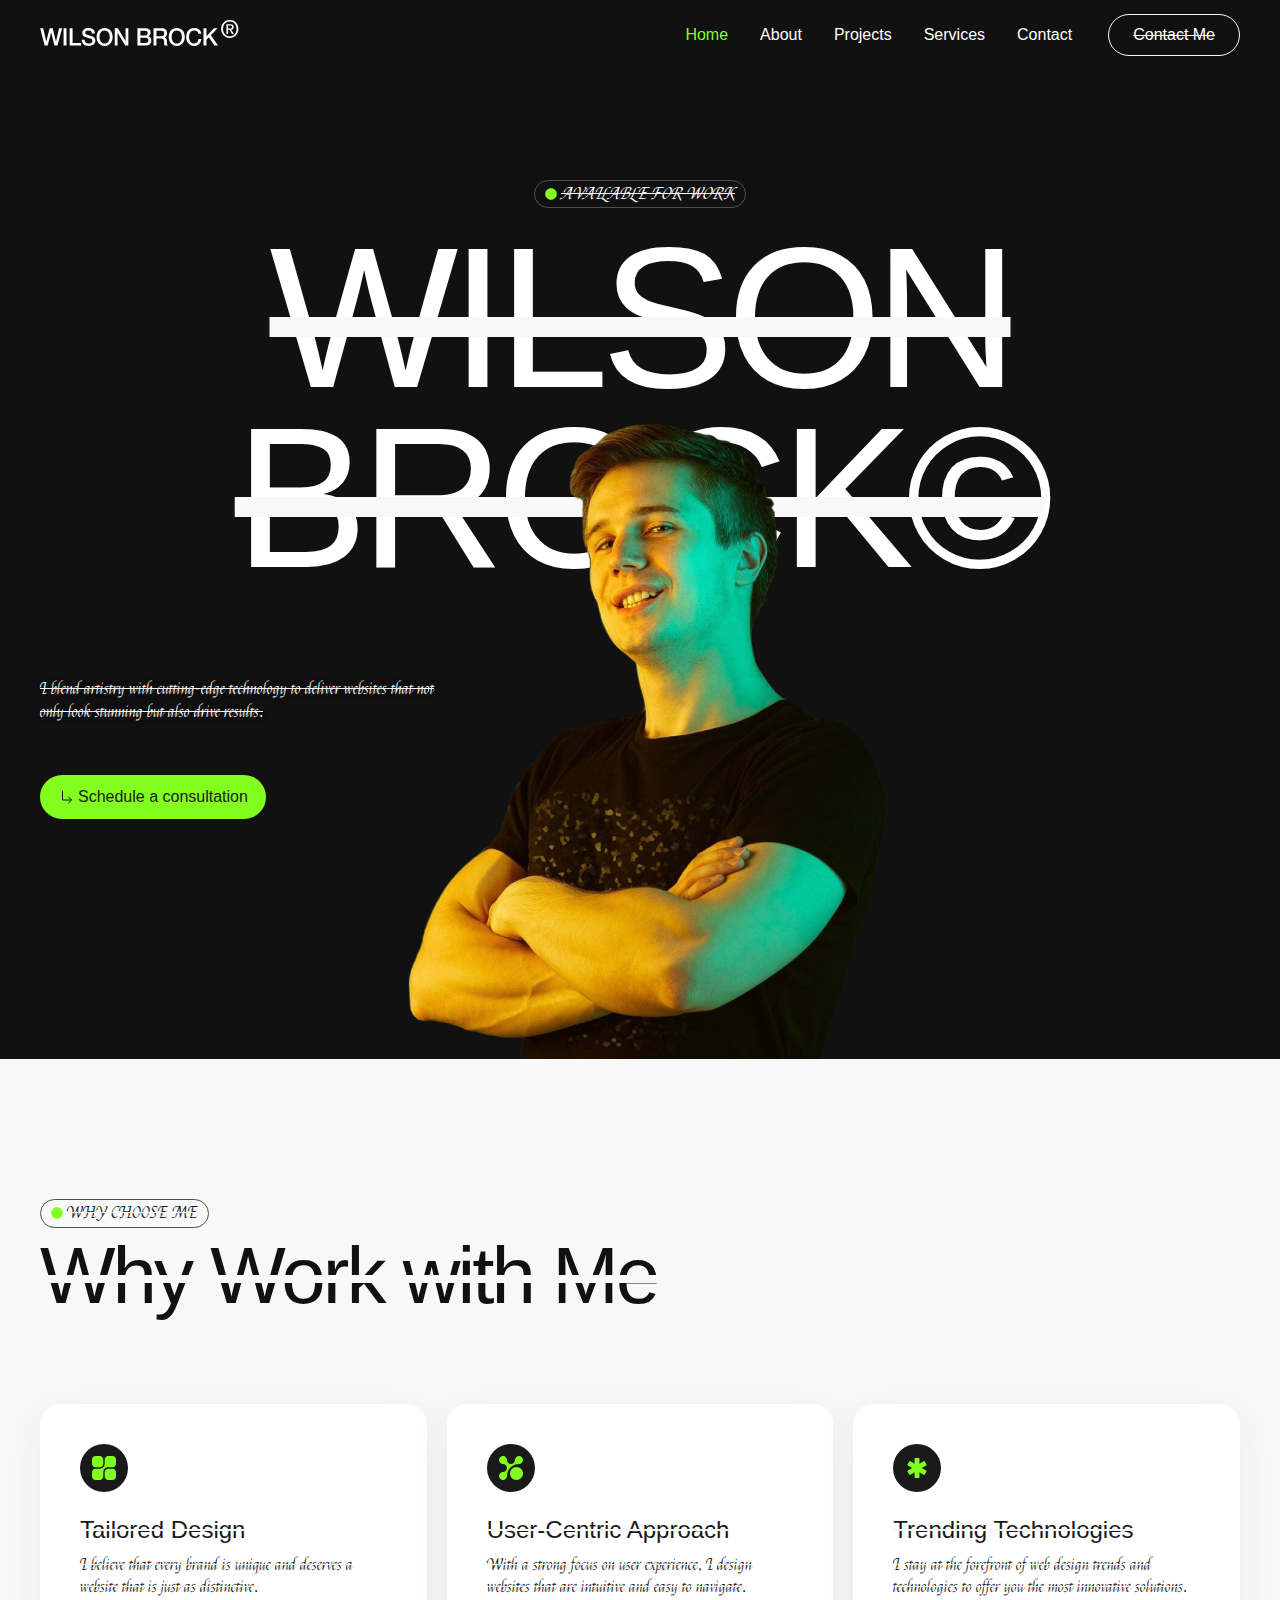
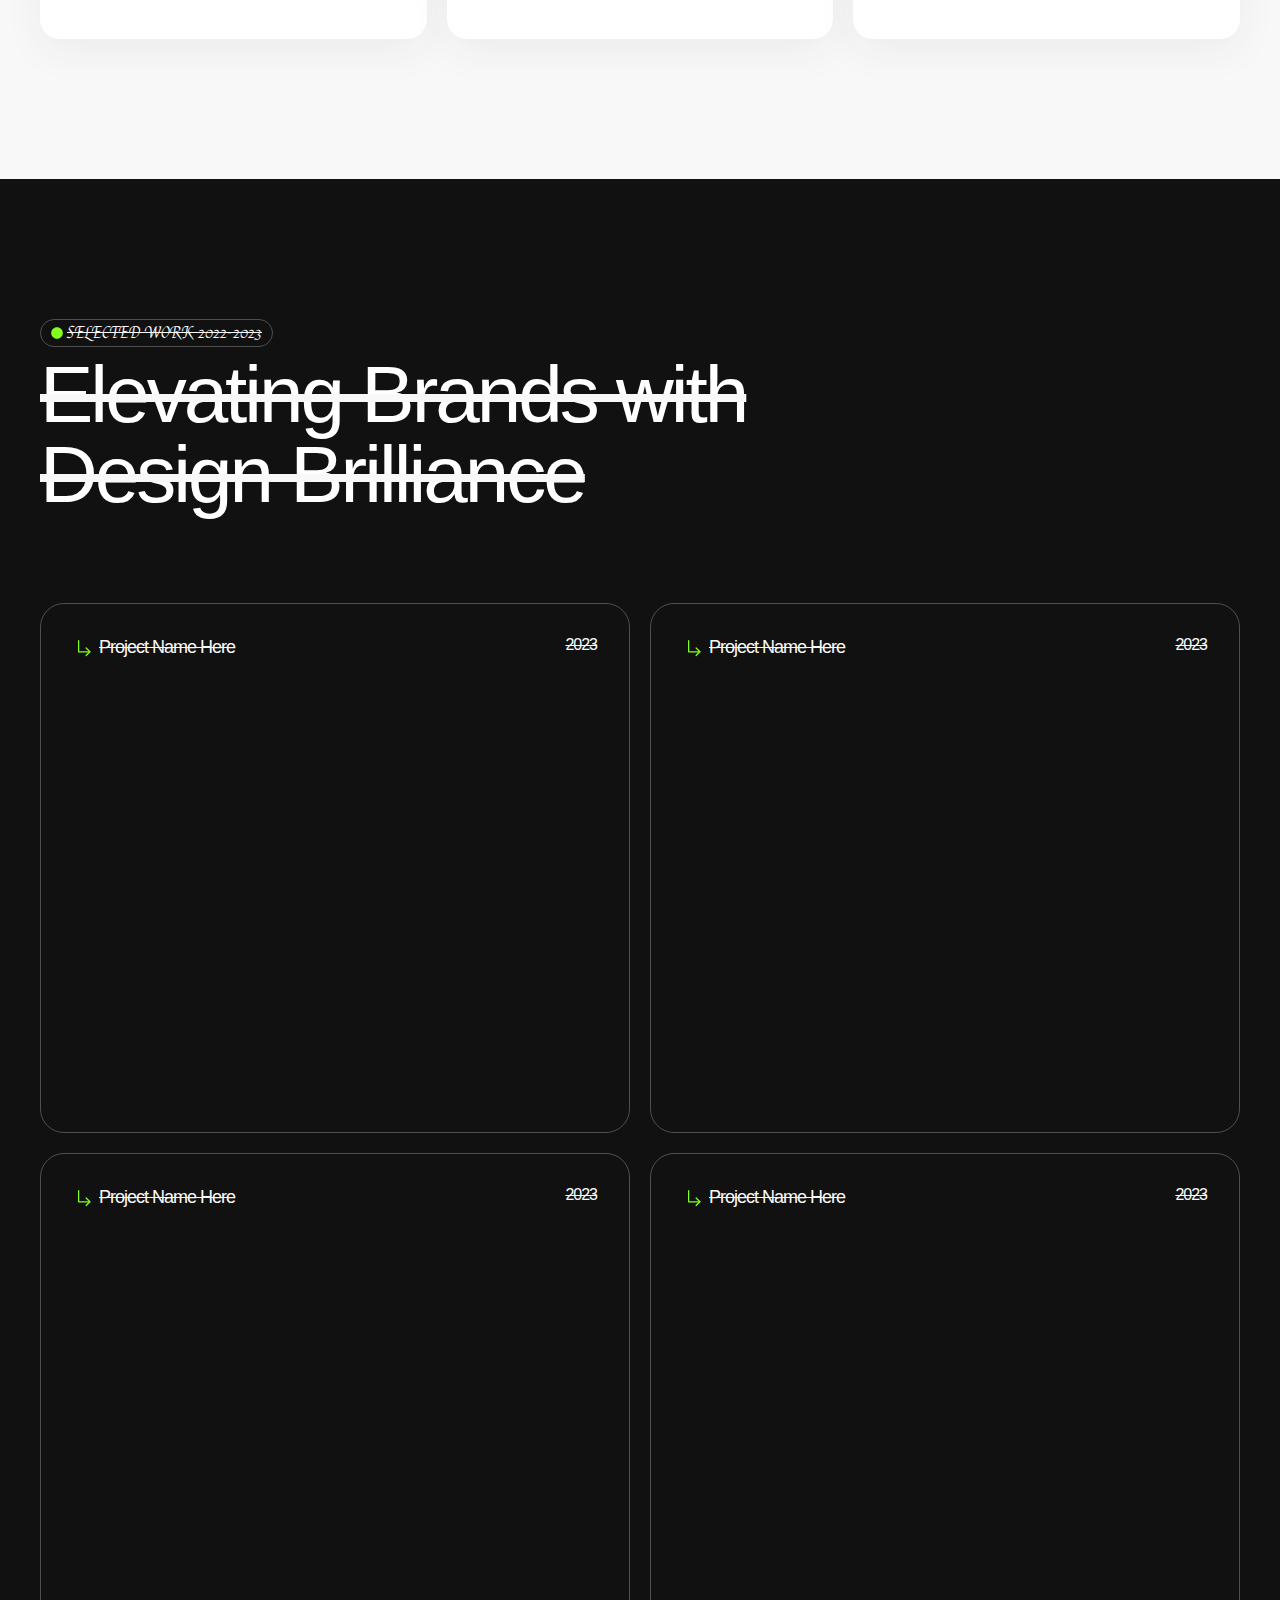
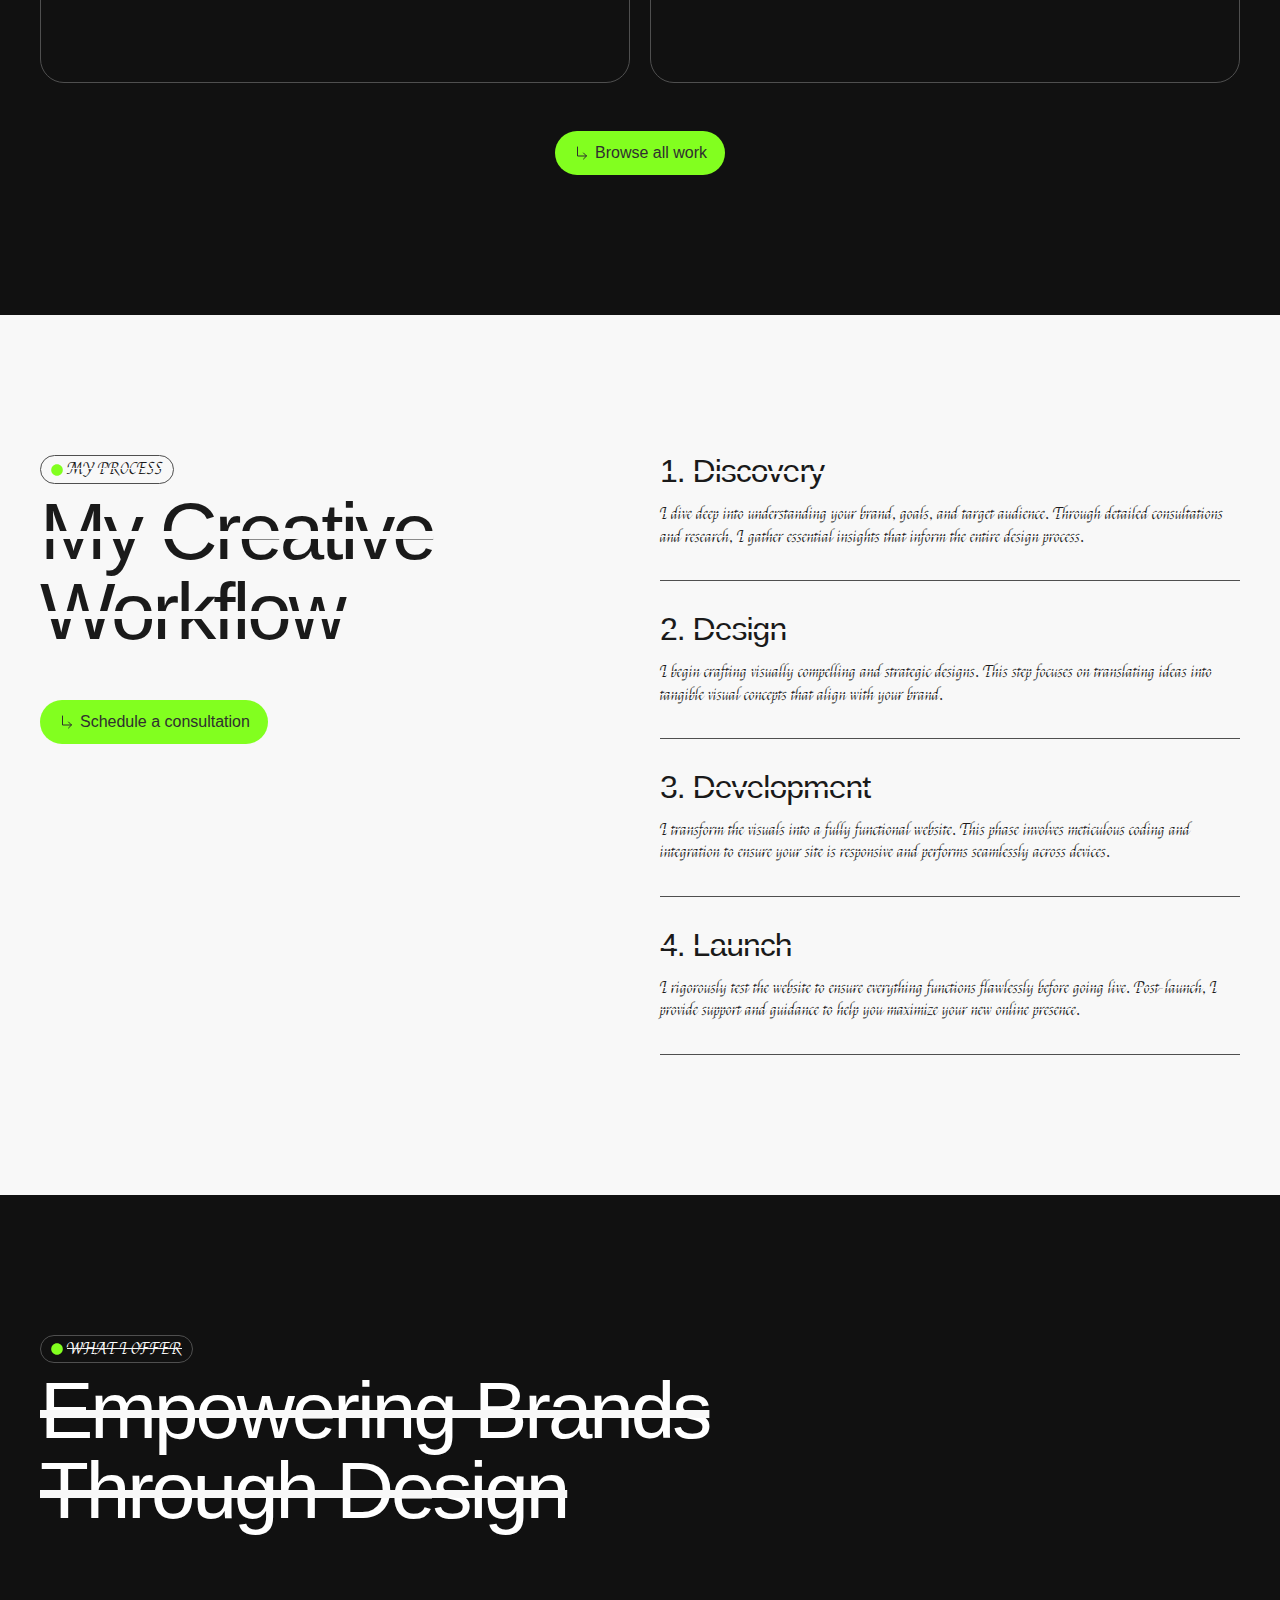
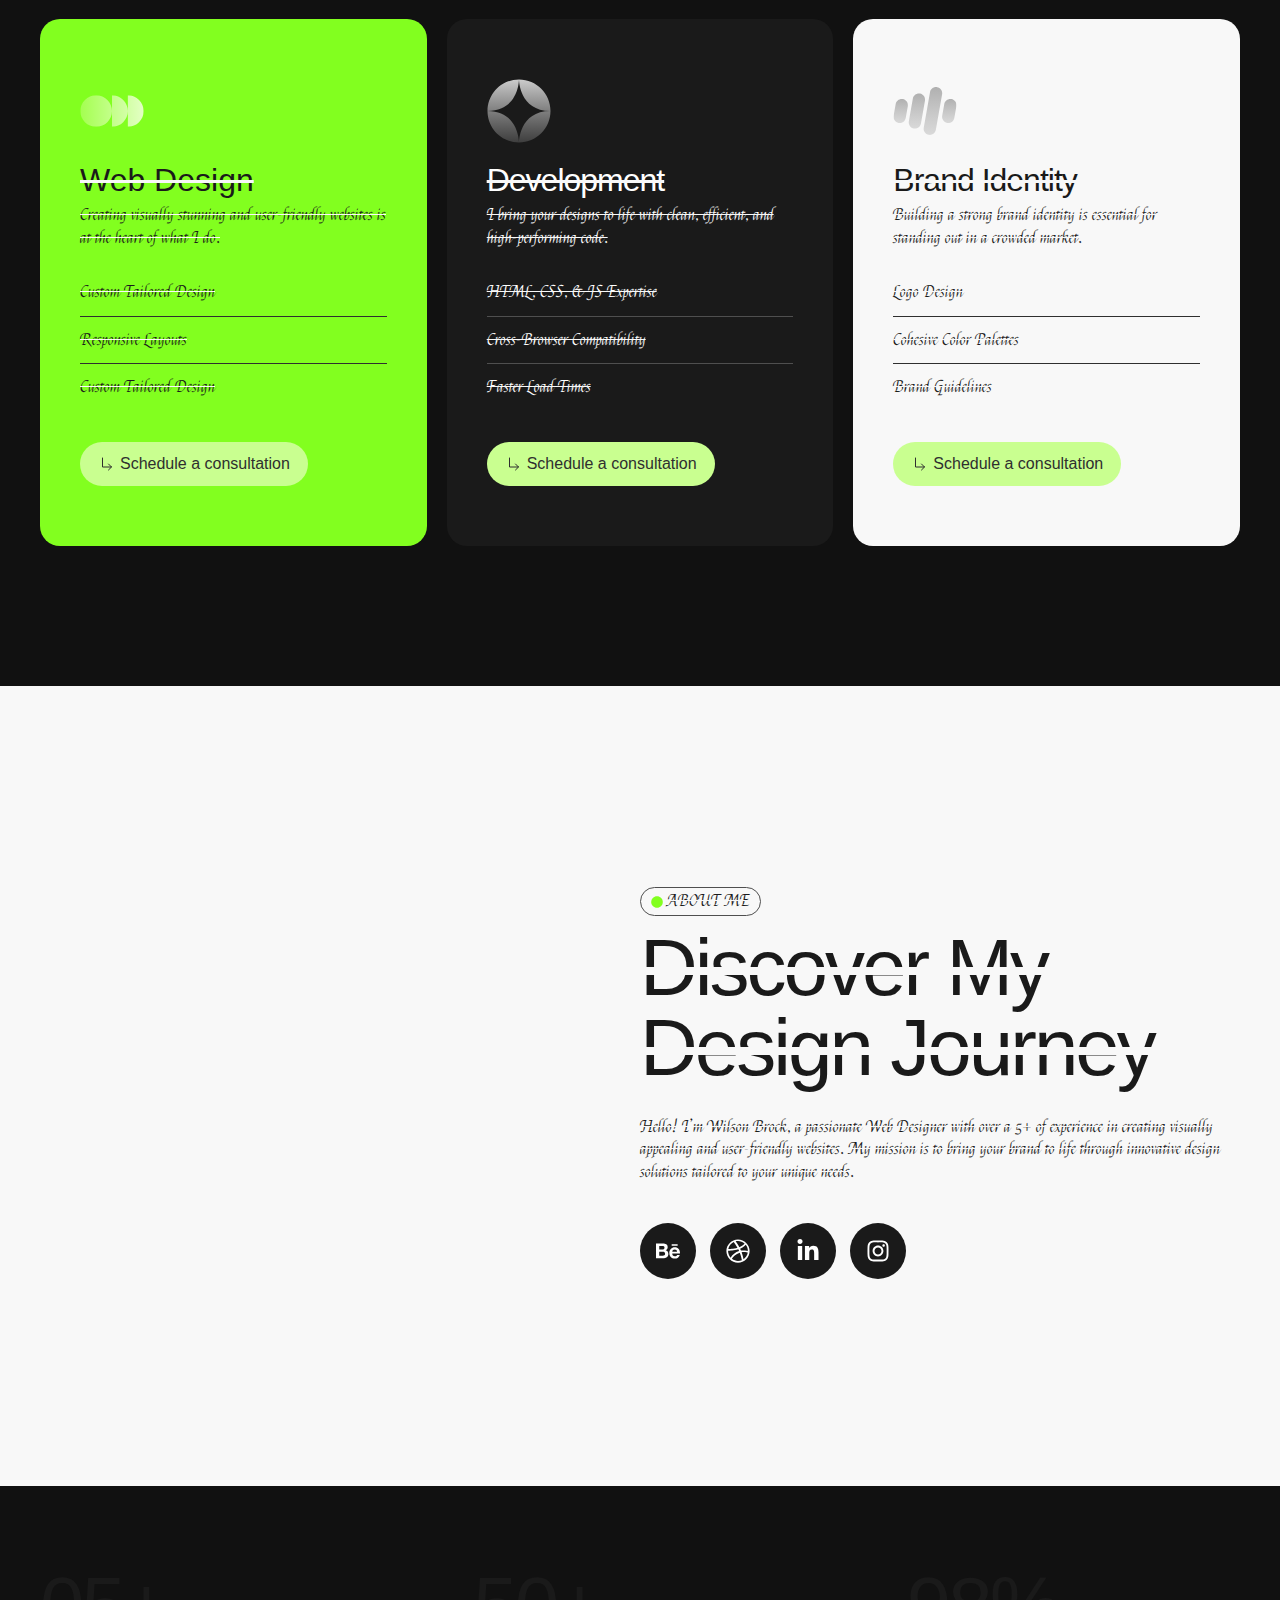
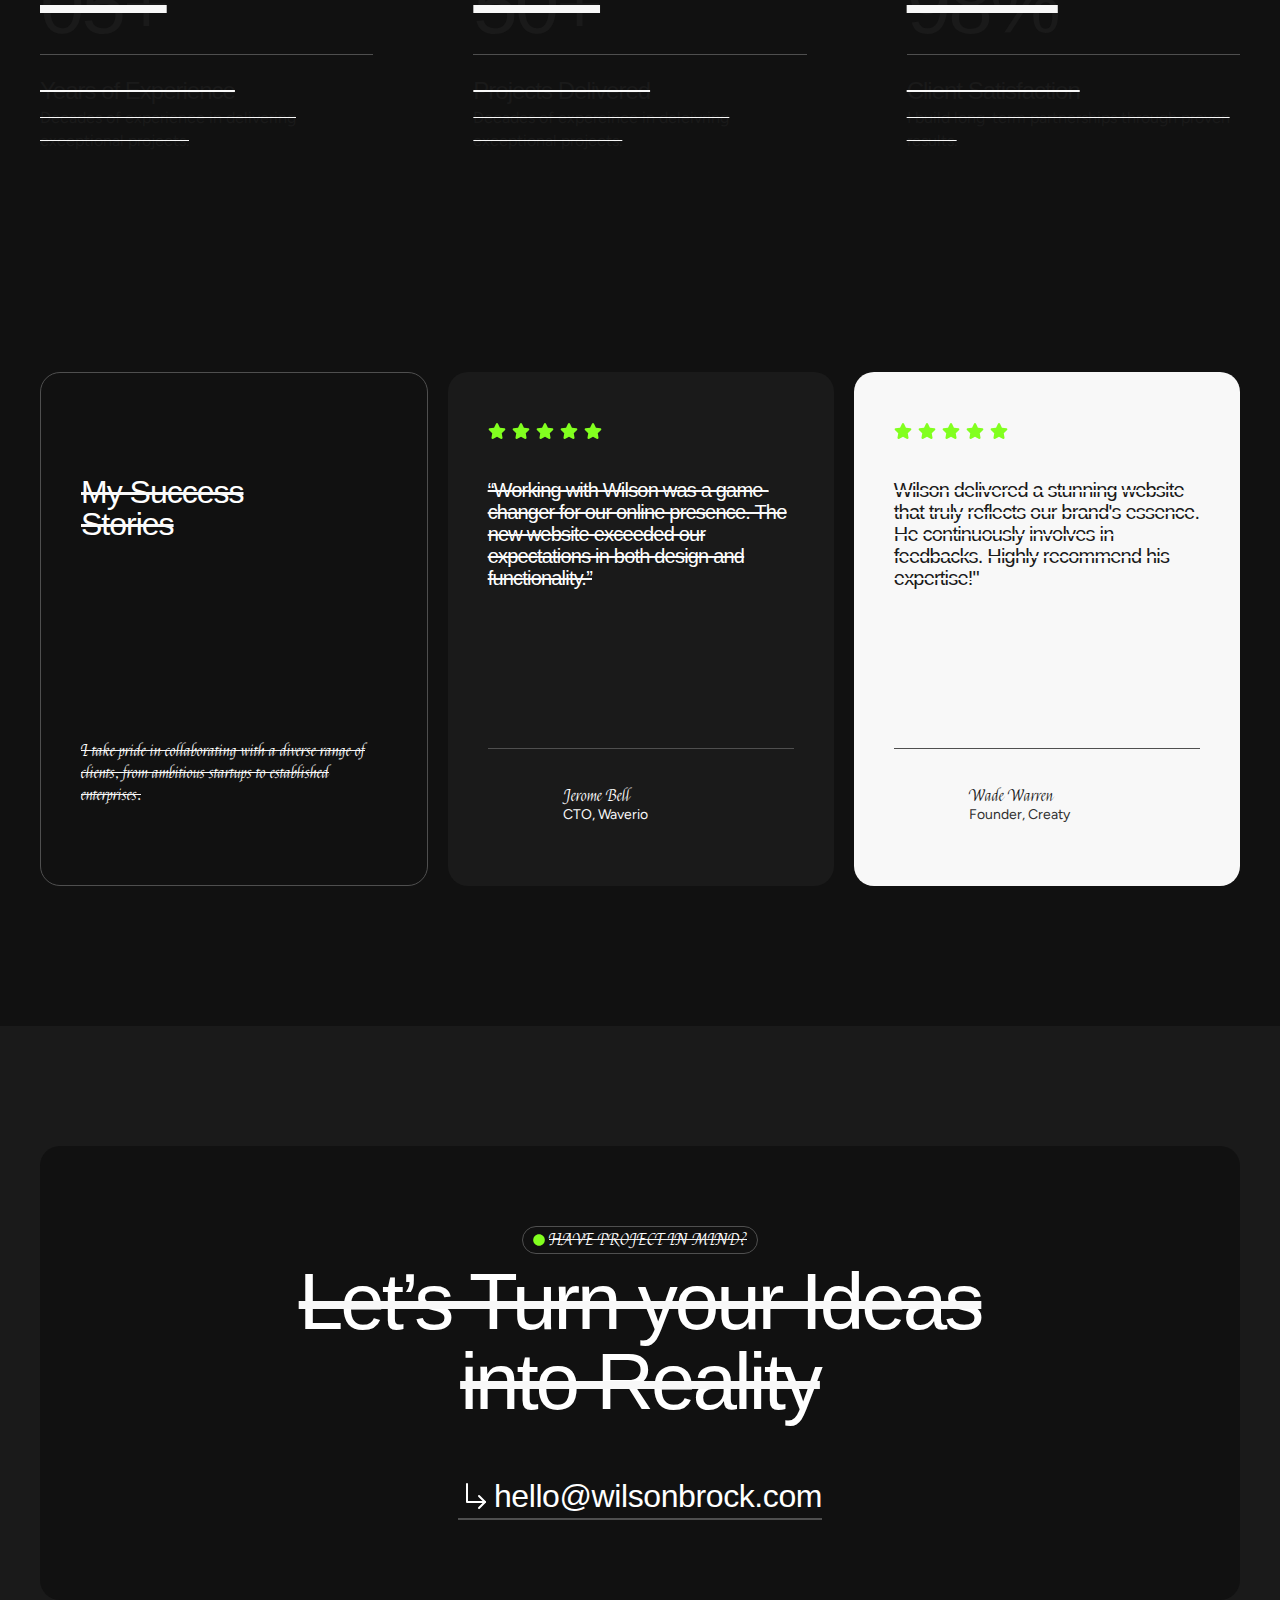
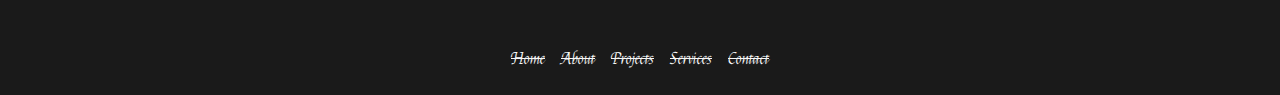
==== commit 5034ee24: "back to default" ====
--- a/index.html
+++ b/index.html
@@ -66,13 +66,13 @@
 <style id="global-styles-inline-css">:root{--wp--preset--aspect-ratio--square: 1;--wp--preset--aspect-ratio--4-3: 4/3;--wp--preset--aspect-ratio--3-4: 3/4;--wp--preset--aspect-ratio--3-2: 3/2;--wp--preset--aspect-ratio--2-3: 2/3;--wp--preset--aspect-ratio--16-9: 16/9;--wp--preset--aspect-ratio--9-16: 9/16;--wp--preset--color--black: #000000;--wp--preset--color--cyan-bluish-gray: #abb8c3;--wp--preset--color--white: #ffffff;--wp--preset--color--pale-pink: #f78da7;--wp--preset--color--vivid-red: #cf2e2e;--wp--preset--color--luminous-vivid-orange: #ff6900;--wp--preset--color--luminous-vivid-amber: #fcb900;--wp--preset--color--light-green-cyan: #7bdcb5;--wp--preset--color--vivid-green-cyan: #00d084;--wp--preset--color--pale-cyan-blue: #8ed1fc;--wp--preset--color--vivid-cyan-blue: #0693e3;--wp--preset--color--vivid-purple: #9b51e0;--wp--preset--color--ast-global-color-0: var(--ast-global-color-0);--wp--preset--color--ast-global-color-1: var(--ast-global-color-1);--wp--preset--color--ast-global-color-2: var(--ast-global-color-2);--wp--preset--color--ast-global-color-3: var(--ast-global-color-3);--wp--preset--color--ast-global-color-4: var(--ast-global-color-4);--wp--preset--color--ast-global-color-5: var(--ast-global-color-5);--wp--preset--color--ast-global-color-6: var(--ast-global-color-6);--wp--preset--color--ast-global-color-7: var(--ast-global-color-7);--wp--preset--color--ast-global-color-8: var(--ast-global-color-8);--wp--preset--gradient--vivid-cyan-blue-to-vivid-purple: linear-gradient(135deg,rgba(6,147,227,1) 0%,rgb(155,81,224) 100%);--wp--preset--gradient--light-green-cyan-to-vivid-green-cyan: linear-gradient(135deg,rgb(122,220,180) 0%,rgb(0,208,130) 100%);--wp--preset--gradient--luminous-vivid-amber-to-luminous-vivid-orange: linear-gradient(135deg,rgba(252,185,0,1) 0%,rgba(255,105,0,1) 100%);--wp--preset--gradient--luminous-vivid-orange-to-vivid-red: linear-gradient(135deg,rgba(255,105,0,1) 0%,rgb(207,46,46) 100%);--wp--preset--gradient--very-light-gray-to-cyan-bluish-gray: linear-gradient(135deg,rgb(238,238,238) 0%,rgb(169,184,195) 100%);--wp--preset--gradient--cool-to-warm-spectrum: linear-gradient(135deg,rgb(74,234,220) 0%,rgb(151,120,209) 20%,rgb(207,42,186) 40%,rgb(238,44,130) 60%,rgb(251,105,98) 80%,rgb(254,248,76) 100%);--wp--preset--gradient--blush-light-purple: linear-gradient(135deg,rgb(255,206,236) 0%,rgb(152,150,240) 100%);--wp--preset--gradient--blush-bordeaux: linear-gradient(135deg,rgb(254,205,165) 0%,rgb(254,45,45) 50%,rgb(107,0,62) 100%);--wp--preset--gradient--luminous-dusk: linear-gradient(135deg,rgb(255,203,112) 0%,rgb(199,81,192) 50%,rgb(65,88,208) 100%);--wp--preset--gradient--pale-ocean: linear-gradient(135deg,rgb(255,245,203) 0%,rgb(182,227,212) 50%,rgb(51,167,181) 100%);--wp--preset--gradient--electric-grass: linear-gradient(135deg,rgb(202,248,128) 0%,rgb(113,206,126) 100%);--wp--preset--gradient--midnight: linear-gradient(135deg,rgb(2,3,129) 0%,rgb(40,116,252) 100%);--wp--preset--font-size--small: 13px;--wp--preset--font-size--medium: 20px;--wp--preset--font-size--large: 36px;--wp--preset--font-size--x-large: 42px;--wp--preset--spacing--20: 0.44rem;--wp--preset--spacing--30: 0.67rem;--wp--preset--spacing--40: 1rem;--wp--preset--spacing--50: 1.5rem;--wp--preset--spacing--60: 2.25rem;--wp--preset--spacing--70: 3.38rem;--wp--preset--spacing--80: 5.06rem;--wp--preset--shadow--natural: 6px 6px 9px rgba(0, 0, 0, 0.2);--wp--preset--shadow--deep: 12px 12px 50px rgba(0, 0, 0, 0.4);--wp--preset--shadow--sharp: 6px 6px 0px rgba(0, 0, 0, 0.2);--wp--preset--shadow--outlined: 6px 6px 0px -3px rgba(255, 255, 255, 1), 6px 6px rgba(0, 0, 0, 1);--wp--preset--shadow--crisp: 6px 6px 0px rgba(0, 0, 0, 1);}:root { --wp--style--global--content-size: var(--wp--custom--ast-content-width-size);--wp--style--global--wide-size: var(--wp--custom--ast-wide-width-size); }:where(body) { margin: 0; }.wp-site-blocks > .alignleft { float: left; margin-right: 2em; }.wp-site-blocks > .alignright { float: right; margin-left: 2em; }.wp-site-blocks > .aligncenter { justify-content: center; margin-left: auto; margin-right: auto; }:where(.wp-site-blocks) > * { margin-block-start: 24px; margin-block-end: 0; }:where(.wp-site-blocks) > :first-child { margin-block-start: 0; }:where(.wp-site-blocks) > :last-child { margin-block-end: 0; }:root { --wp--style--block-gap: 24px; }:root :where(.is-layout-flow) > :first-child{margin-block-start: 0;}:root :where(.is-layout-flow) > :last-child{margin-block-end: 0;}:root :where(.is-layout-flow) > *{margin-block-start: 24px;margin-block-end: 0;}:root :where(.is-layout-constrained) > :first-child{margin-block-start: 0;}:root :where(.is-layout-constrained) > :last-child{margin-block-end: 0;}:root :where(.is-layout-constrained) > *{margin-block-start: 24px;margin-block-end: 0;}:root :where(.is-layout-flex){gap: 24px;}:root :where(.is-layout-grid){gap: 24px;}.is-layout-flow > .alignleft{float: left;margin-inline-start: 0;margin-inline-end: 2em;}.is-layout-flow > .alignright{float: right;margin-inline-start: 2em;margin-inline-end: 0;}.is-layout-flow > .aligncenter{margin-left: auto !important;margin-right: auto !important;}.is-layout-constrained > .alignleft{float: left;margin-inline-start: 0;margin-inline-end: 2em;}.is-layout-constrained > .alignright{float: right;margin-inline-start: 2em;margin-inline-end: 0;}.is-layout-constrained > .aligncenter{margin-left: auto !important;margin-right: auto !important;}.is-layout-constrained > :where(:not(.alignleft):not(.alignright):not(.alignfull)){max-width: var(--wp--style--global--content-size);margin-left: auto !important;margin-right: auto !important;}.is-layout-constrained > .alignwide{max-width: var(--wp--style--global--wide-size);}body .is-layout-flex{display: flex;}.is-layout-flex{flex-wrap: wrap;align-items: center;}.is-layout-flex > :is(*, div){margin: 0;}body .is-layout-grid{display: grid;}.is-layout-grid > :is(*, div){margin: 0;}body{padding-top: 0px;padding-right: 0px;padding-bottom: 0px;padding-left: 0px;}a:where(:not(.wp-element-button)){text-decoration: none;}:root :where(.wp-element-button, .wp-block-button__link){background-color: #32373c;border-width: 0;color: #fff;font-family: inherit;font-size: inherit;line-height: inherit;padding: calc(0.667em + 2px) calc(1.333em + 2px);text-decoration: none;}.has-black-color{color: var(--wp--preset--color--black) !important;}.has-cyan-bluish-gray-color{color: var(--wp--preset--color--cyan-bluish-gray) !important;}.has-white-color{color: var(--wp--preset--color--white) !important;}.has-pale-pink-color{color: var(--wp--preset--color--pale-pink) !important;}.has-vivid-red-color{color: var(--wp--preset--color--vivid-red) !important;}.has-luminous-vivid-orange-color{color: var(--wp--preset--color--luminous-vivid-orange) !important;}.has-luminous-vivid-amber-color{color: var(--wp--preset--color--luminous-vivid-amber) !important;}.has-light-green-cyan-color{color: var(--wp--preset--color--light-green-cyan) !important;}.has-vivid-green-cyan-color{color: var(--wp--preset--color--vivid-green-cyan) !important;}.has-pale-cyan-blue-color{color: var(--wp--preset--color--pale-cyan-blue) !important;}.has-vivid-cyan-blue-color{color: var(--wp--preset--color--vivid-cyan-blue) !important;}.has-vivid-purple-color{color: var(--wp--preset--color--vivid-purple) !important;}.has-ast-global-color-0-color{color: var(--wp--preset--color--ast-global-color-0) !important;}.has-ast-global-color-1-color{color: var(--wp--preset--color--ast-global-color-1) !important;}.has-ast-global-color-2-color{color: var(--wp--preset--color--ast-global-color-2) !important;}.has-ast-global-color-3-color{color: var(--wp--preset--color--ast-global-color-3) !important;}.has-ast-global-color-4-color{color: var(--wp--preset--color--ast-global-color-4) !important;}.has-ast-global-color-5-color{color: var(--wp--preset--color--ast-global-color-5) !important;}.has-ast-global-color-6-color{color: var(--wp--preset--color--ast-global-color-6) !important;}.has-ast-global-color-7-color{color: var(--wp--preset--color--ast-global-color-7) !important;}.has-ast-global-color-8-color{color: var(--wp--preset--color--ast-global-color-8) !important;}.has-black-background-color{background-color: var(--wp--preset--color--black) !important;}.has-cyan-bluish-gray-background-color{background-color: var(--wp--preset--color--cyan-bluish-gray) !important;}.has-white-background-color{background-color: var(--wp--preset--color--white) !important;}.has-pale-pink-background-color{background-color: var(--wp--preset--color--pale-pink) !important;}.has-vivid-red-background-color{background-color: var(--wp--preset--color--vivid-red) !important;}.has-luminous-vivid-orange-background-color{background-color: var(--wp--preset--color--luminous-vivid-orange) !important;}.has-luminous-vivid-amber-background-color{background-color: var(--wp--preset--color--luminous-vivid-amber) !important;}.has-light-green-cyan-background-color{background-color: var(--wp--preset--color--light-green-cyan) !important;}.has-vivid-green-cyan-background-color{background-color: var(--wp--preset--color--vivid-green-cyan) !important;}.has-pale-cyan-blue-background-color{background-color: var(--wp--preset--color--pale-cyan-blue) !important;}.has-vivid-cyan-blue-background-color{background-color: var(--wp--preset--color--vivid-cyan-blue) !important;}.has-vivid-purple-background-color{background-color: var(--wp--preset--color--vivid-purple) !important;}.has-ast-global-color-0-background-color{background-color: var(--wp--preset--color--ast-global-color-0) !important;}.has-ast-global-color-1-background-color{background-color: var(--wp--preset--color--ast-global-color-1) !important;}.has-ast-global-color-2-background-color{background-color: var(--wp--preset--color--ast-global-color-2) !important;}.has-ast-global-color-3-background-color{background-color: var(--wp--preset--color--ast-global-color-3) !important;}.has-ast-global-color-4-background-color{background-color: var(--wp--preset--color--ast-global-color-4) !important;}.has-ast-global-color-5-background-color{background-color: var(--wp--preset--color--ast-global-color-5) !important;}.has-ast-global-color-6-background-color{background-color: var(--wp--preset--color--ast-global-color-6) !important;}.has-ast-global-color-7-background-color{background-color: var(--wp--preset--color--ast-global-color-7) !important;}.has-ast-global-color-8-background-color{background-color: var(--wp--preset--color--ast-global-color-8) !important;}.has-black-border-color{border-color: var(--wp--preset--color--black) !important;}.has-cyan-bluish-gray-border-color{border-color: var(--wp--preset--color--cyan-bluish-gray) !important;}.has-white-border-color{border-color: var(--wp--preset--color--white) !important;}.has-pale-pink-border-color{border-color: var(--wp--preset--color--pale-pink) !important;}.has-vivid-red-border-color{border-color: var(--wp--preset--color--vivid-red) !important;}.has-luminous-vivid-orange-border-color{border-color: var(--wp--preset--color--luminous-vivid-orange) !important;}.has-luminous-vivid-amber-border-color{border-color: var(--wp--preset--color--luminous-vivid-amber) !important;}.has-light-green-cyan-border-color{border-color: var(--wp--preset--color--light-green-cyan) !important;}.has-vivid-green-cyan-border-color{border-color: var(--wp--preset--color--vivid-green-cyan) !important;}.has-pale-cyan-blue-border-color{border-color: var(--wp--preset--color--pale-cyan-blue) !important;}.has-vivid-cyan-blue-border-color{border-color: var(--wp--preset--color--vivid-cyan-blue) !important;}.has-vivid-purple-border-color{border-color: var(--wp--preset--color--vivid-purple) !important;}.has-ast-global-color-0-border-color{border-color: var(--wp--preset--color--ast-global-color-0) !important;}.has-ast-global-color-1-border-color{border-color: var(--wp--preset--color--ast-global-color-1) !important;}.has-ast-global-color-2-border-color{border-color: var(--wp--preset--color--ast-global-color-2) !important;}.has-ast-global-color-3-border-color{border-color: var(--wp--preset--color--ast-global-color-3) !important;}.has-ast-global-color-4-border-color{border-color: var(--wp--preset--color--ast-global-color-4) !important;}.has-ast-global-color-5-border-color{border-color: var(--wp--preset--color--ast-global-color-5) !important;}.has-ast-global-color-6-border-color{border-color: var(--wp--preset--color--ast-global-color-6) !important;}.has-ast-global-color-7-border-color{border-color: var(--wp--preset--color--ast-global-color-7) !important;}.has-ast-global-color-8-border-color{border-color: var(--wp--preset--color--ast-global-color-8) !important;}.has-vivid-cyan-blue-to-vivid-purple-gradient-background{background: var(--wp--preset--gradient--vivid-cyan-blue-to-vivid-purple) !important;}.has-light-green-cyan-to-vivid-green-cyan-gradient-background{background: var(--wp--preset--gradient--light-green-cyan-to-vivid-green-cyan) !important;}.has-luminous-vivid-amber-to-luminous-vivid-orange-gradient-background{background: var(--wp--preset--gradient--luminous-vivid-amber-to-luminous-vivid-orange) !important;}.has-luminous-vivid-orange-to-vivid-red-gradient-background{background: var(--wp--preset--gradient--luminous-vivid-orange-to-vivid-red) !important;}.has-very-light-gray-to-cyan-bluish-gray-gradient-background{background: var(--wp--preset--gradient--very-light-gray-to-cyan-bluish-gray) !important;}.has-cool-to-warm-spectrum-gradient-background{background: var(--wp--preset--gradient--cool-to-warm-spectrum) !important;}.has-blush-light-purple-gradient-background{background: var(--wp--preset--gradient--blush-light-purple) !important;}.has-blush-bordeaux-gradient-background{background: var(--wp--preset--gradient--blush-bordeaux) !important;}.has-luminous-dusk-gradient-background{background: var(--wp--preset--gradient--luminous-dusk) !important;}.has-pale-ocean-gradient-background{background: var(--wp--preset--gradient--pale-ocean) !important;}.has-electric-grass-gradient-background{background: var(--wp--preset--gradient--electric-grass) !important;}.has-midnight-gradient-background{background: var(--wp--preset--gradient--midnight) !important;}.has-small-font-size{font-size: var(--wp--preset--font-size--small) !important;}.has-medium-font-size{font-size: var(--wp--preset--font-size--medium) !important;}.has-large-font-size{font-size: var(--wp--preset--font-size--large) !important;}.has-x-large-font-size{font-size: var(--wp--preset--font-size--x-large) !important;}
 :root :where(.wp-block-pullquote){font-size: 1.5em;line-height: 1.6;}</style>
 <link rel="stylesheet" id="elementor-frontend-css" href="./wp-content/plugins/elementor/assets/css/frontend.min.css?ver=3.28.3" media="all">
-<link rel="stylesheet" id="elementor-post-177-css" href="./wp-content/uploads/elementor/css/post-177.css?ver=1743607631" media="all">
+<link rel="stylesheet" id="elementor-post-177-css" href="./wp-content/uploads/elementor/css/post-177.css?ver=1743603612" media="all">
 <link rel="stylesheet" id="widget-icon-box-css" href="./wp-content/plugins/elementor/assets/css/widget-icon-box.min.css?ver=3.28.3" media="all">
 <link rel="stylesheet" id="widget-heading-css" href="./wp-content/plugins/elementor/assets/css/widget-heading.min.css?ver=3.28.3" media="all">
 <link rel="stylesheet" id="e-animation-push-css" href="./wp-content/plugins/elementor/assets/lib/animations/styles/e-animation-push.min.css?ver=3.28.3" media="all">
 <link rel="stylesheet" id="widget-image-css" href="./wp-content/plugins/elementor/assets/css/widget-image.min.css?ver=3.28.3" media="all">
 <link rel="stylesheet" id="widget-testimonial-css" href="./wp-content/plugins/elementor/assets/css/widget-testimonial.min.css?ver=3.28.3" media="all">
-<link rel="stylesheet" id="elementor-post-11-css" href="./wp-content/uploads/elementor/css/post-11.css?ver=1743607631" media="all">
+<link rel="stylesheet" id="elementor-post-11-css" href="./wp-content/uploads/elementor/css/post-11.css?ver=1743603612" media="all">
 <link rel="stylesheet" id="elementor-gf-local-roboto-css" href="./wp-content/uploads/elementor/google-fonts/css/roboto.css?ver=1743591659" media="all">
 <link rel="stylesheet" id="elementor-gf-local-robotoslab-css" href="./wp-content/uploads/elementor/google-fonts/css/robotoslab.css?ver=1743591674" media="all">
 <link rel="stylesheet" id="elementor-gf-local-figtree-css" href="./wp-content/uploads/elementor/google-fonts/css/figtree.css?ver=1743591681" media="all">
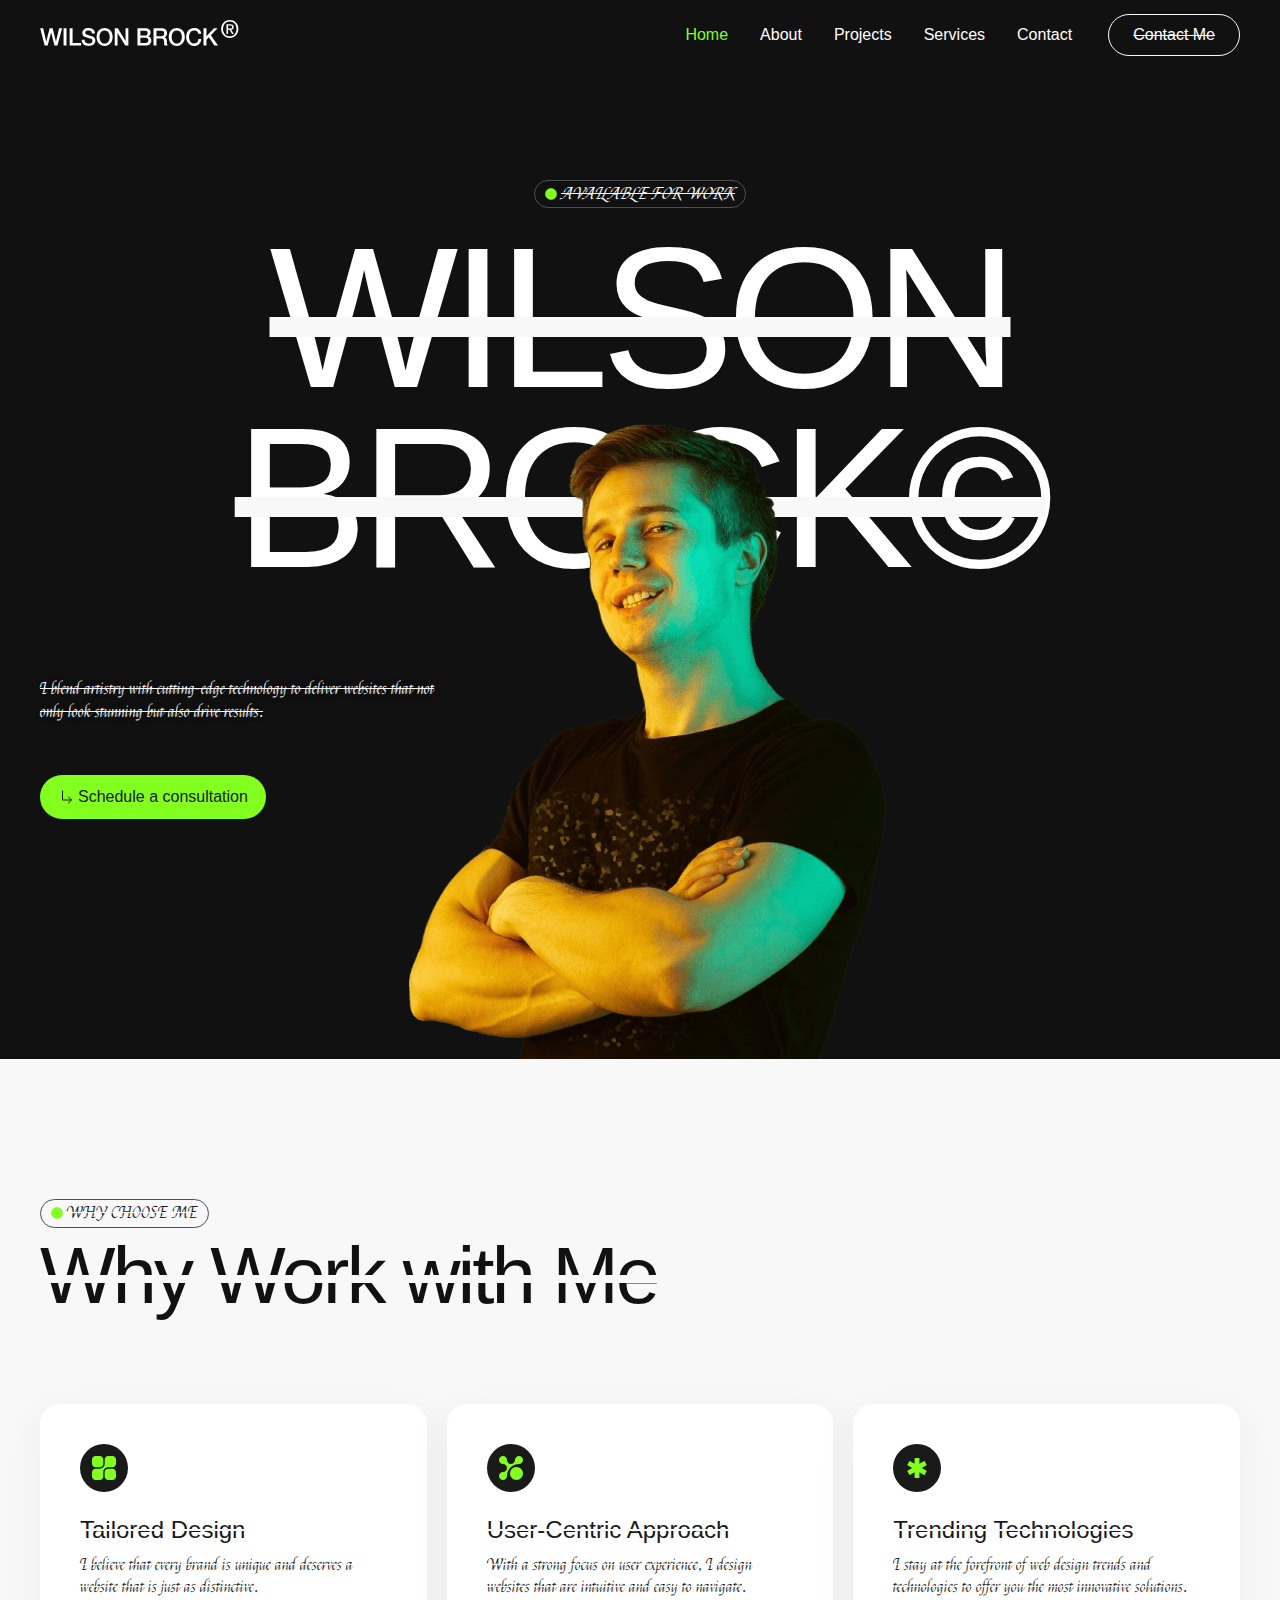
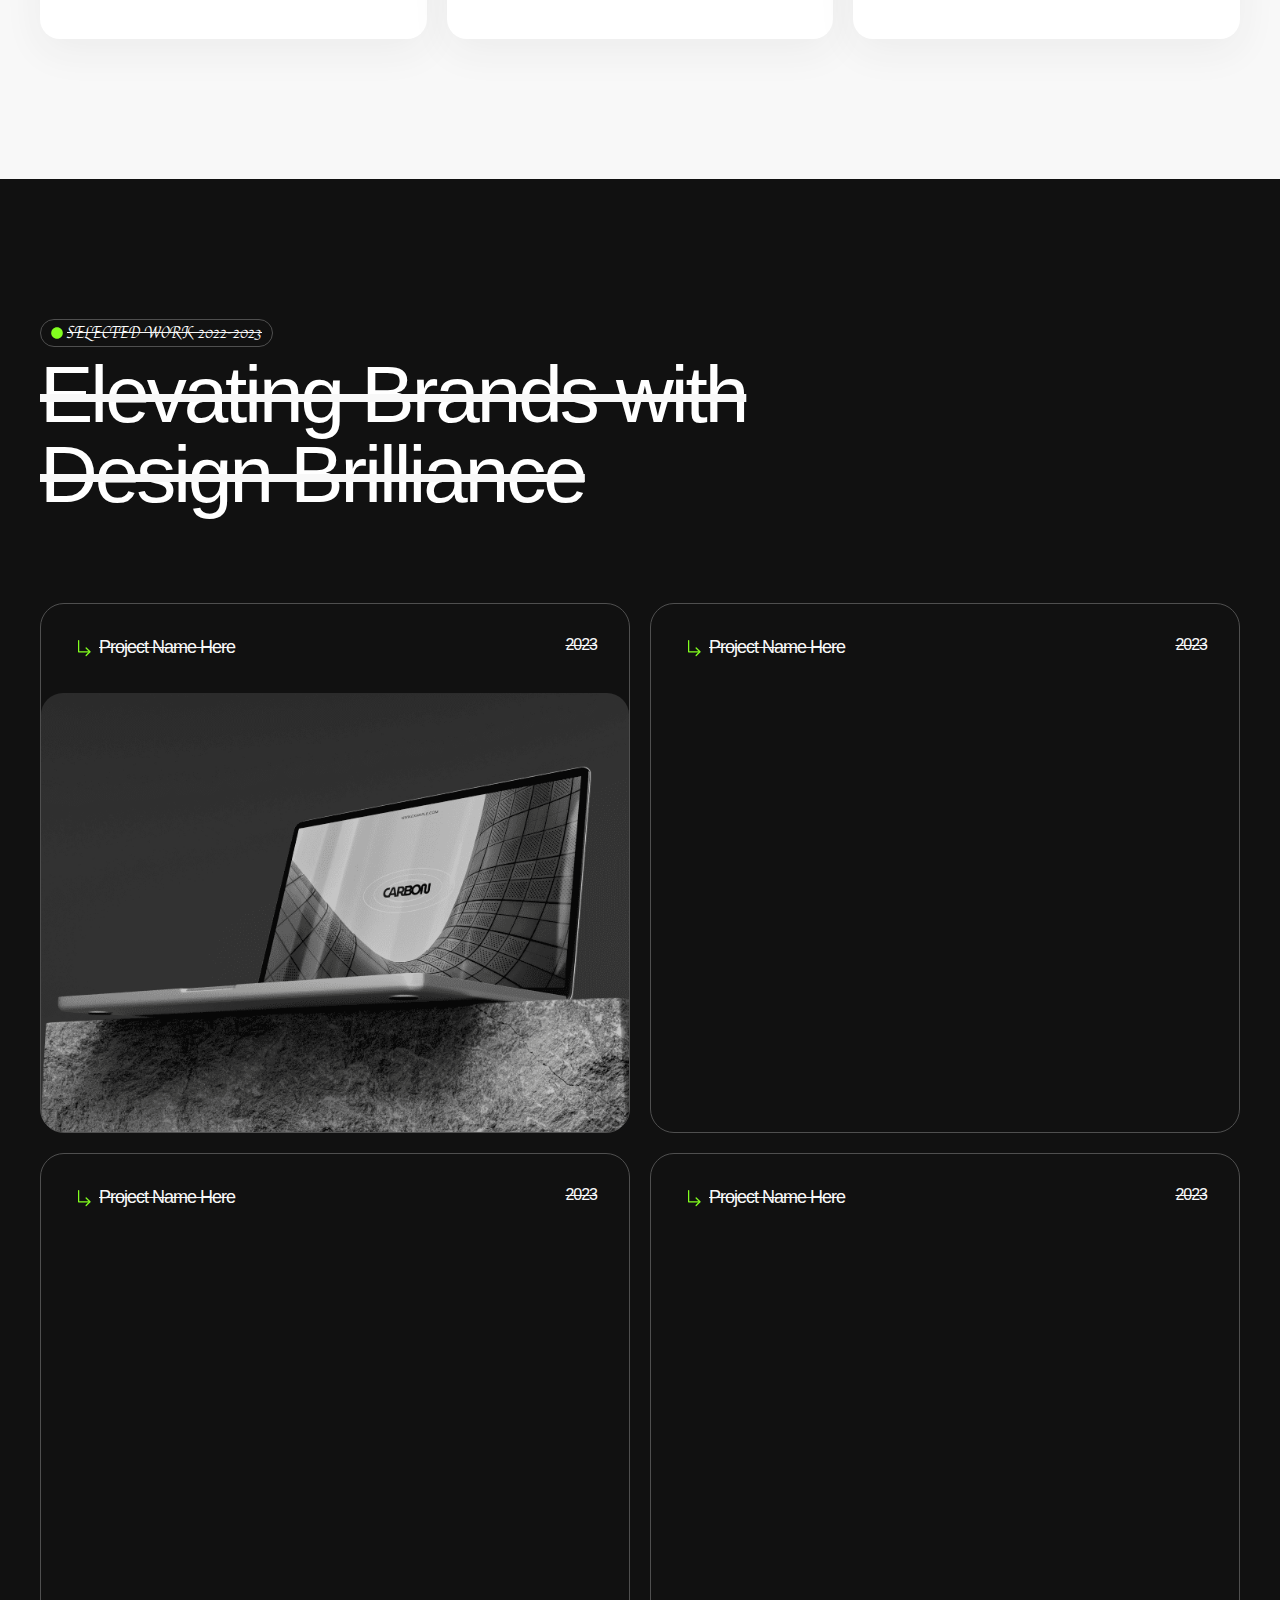
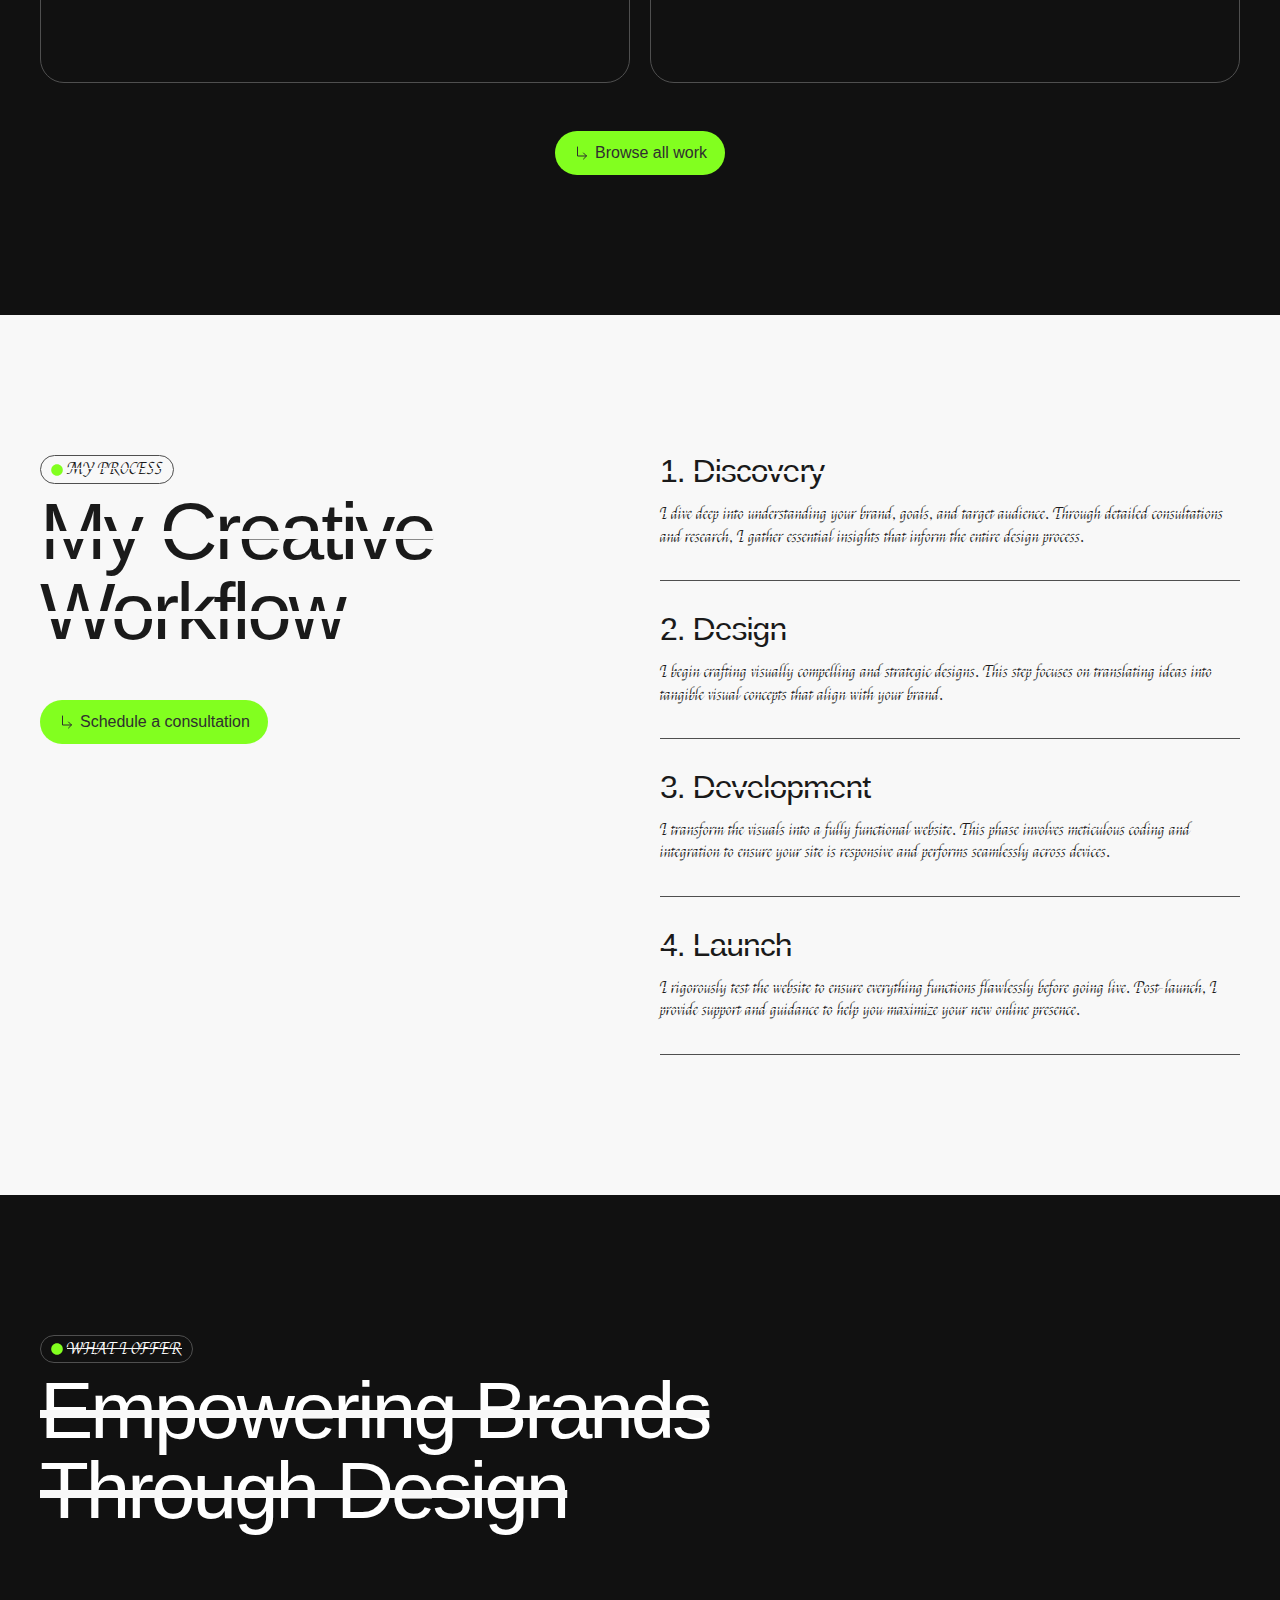
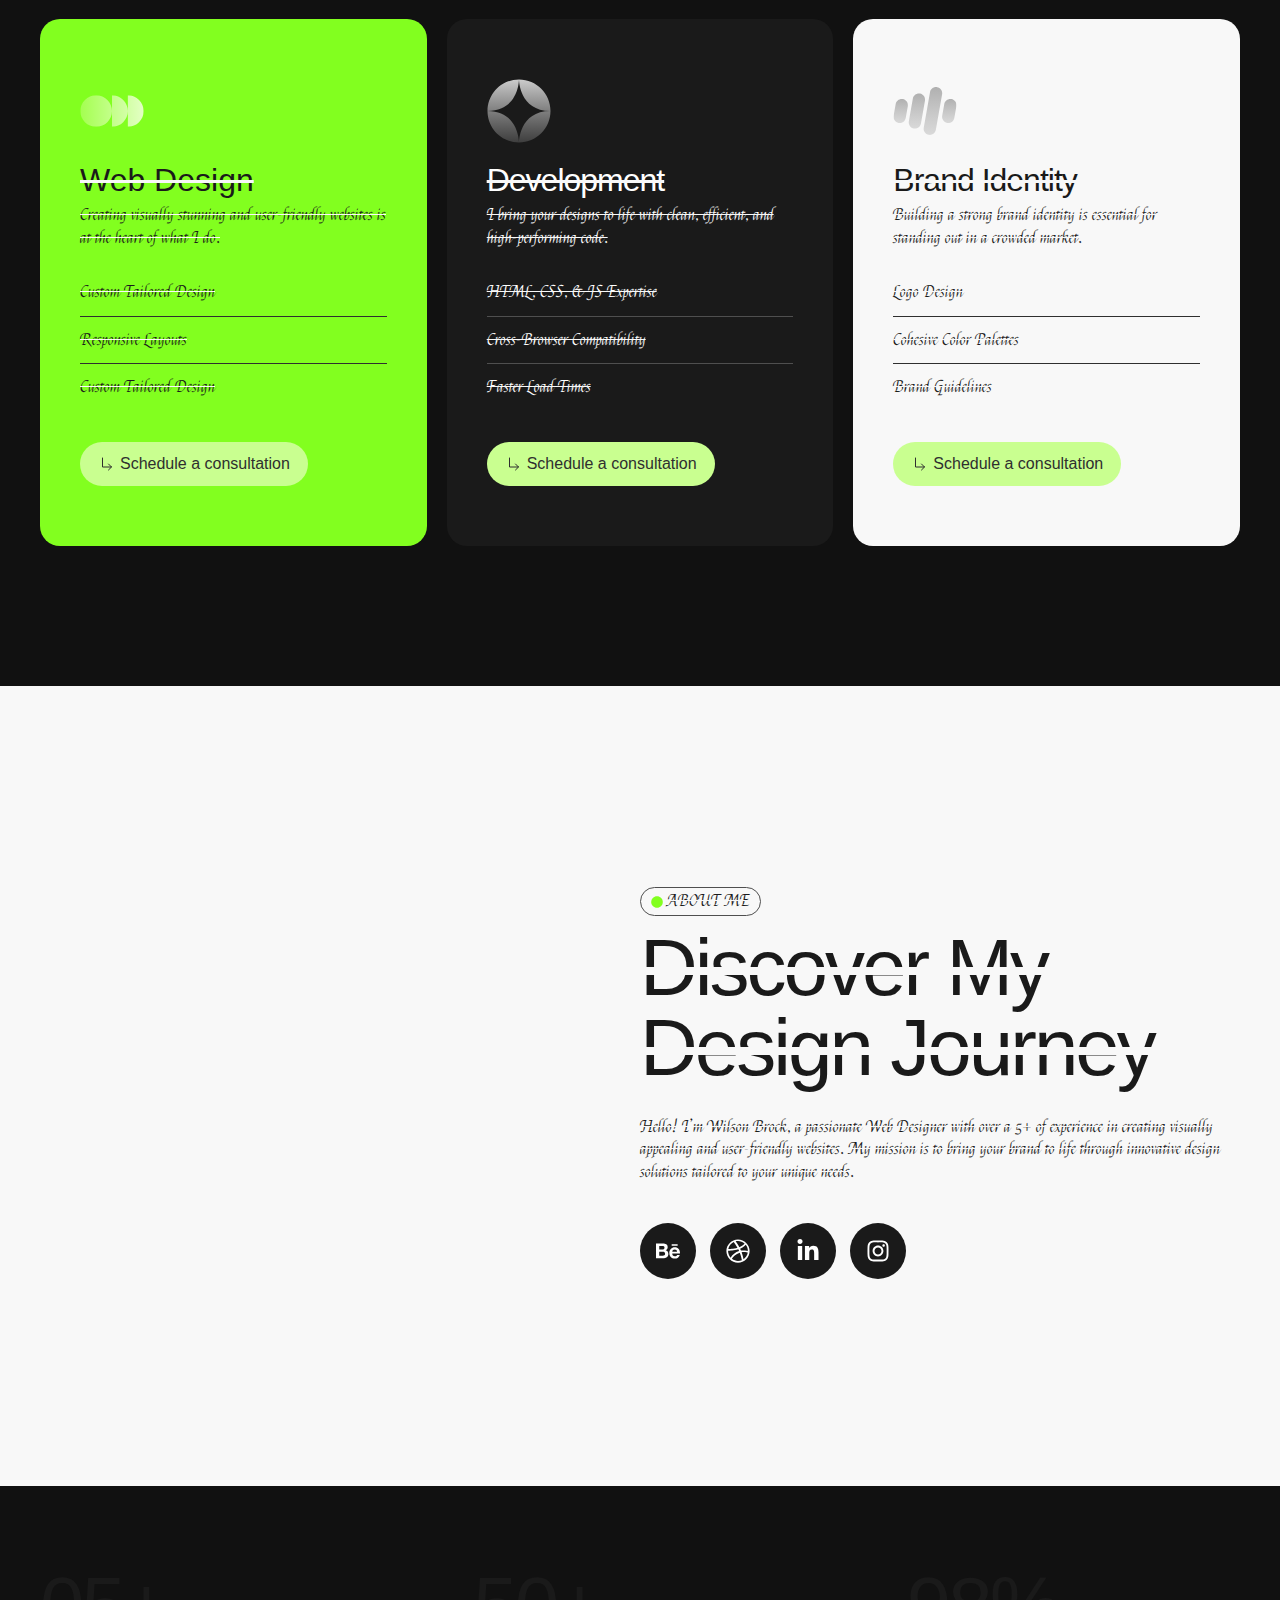
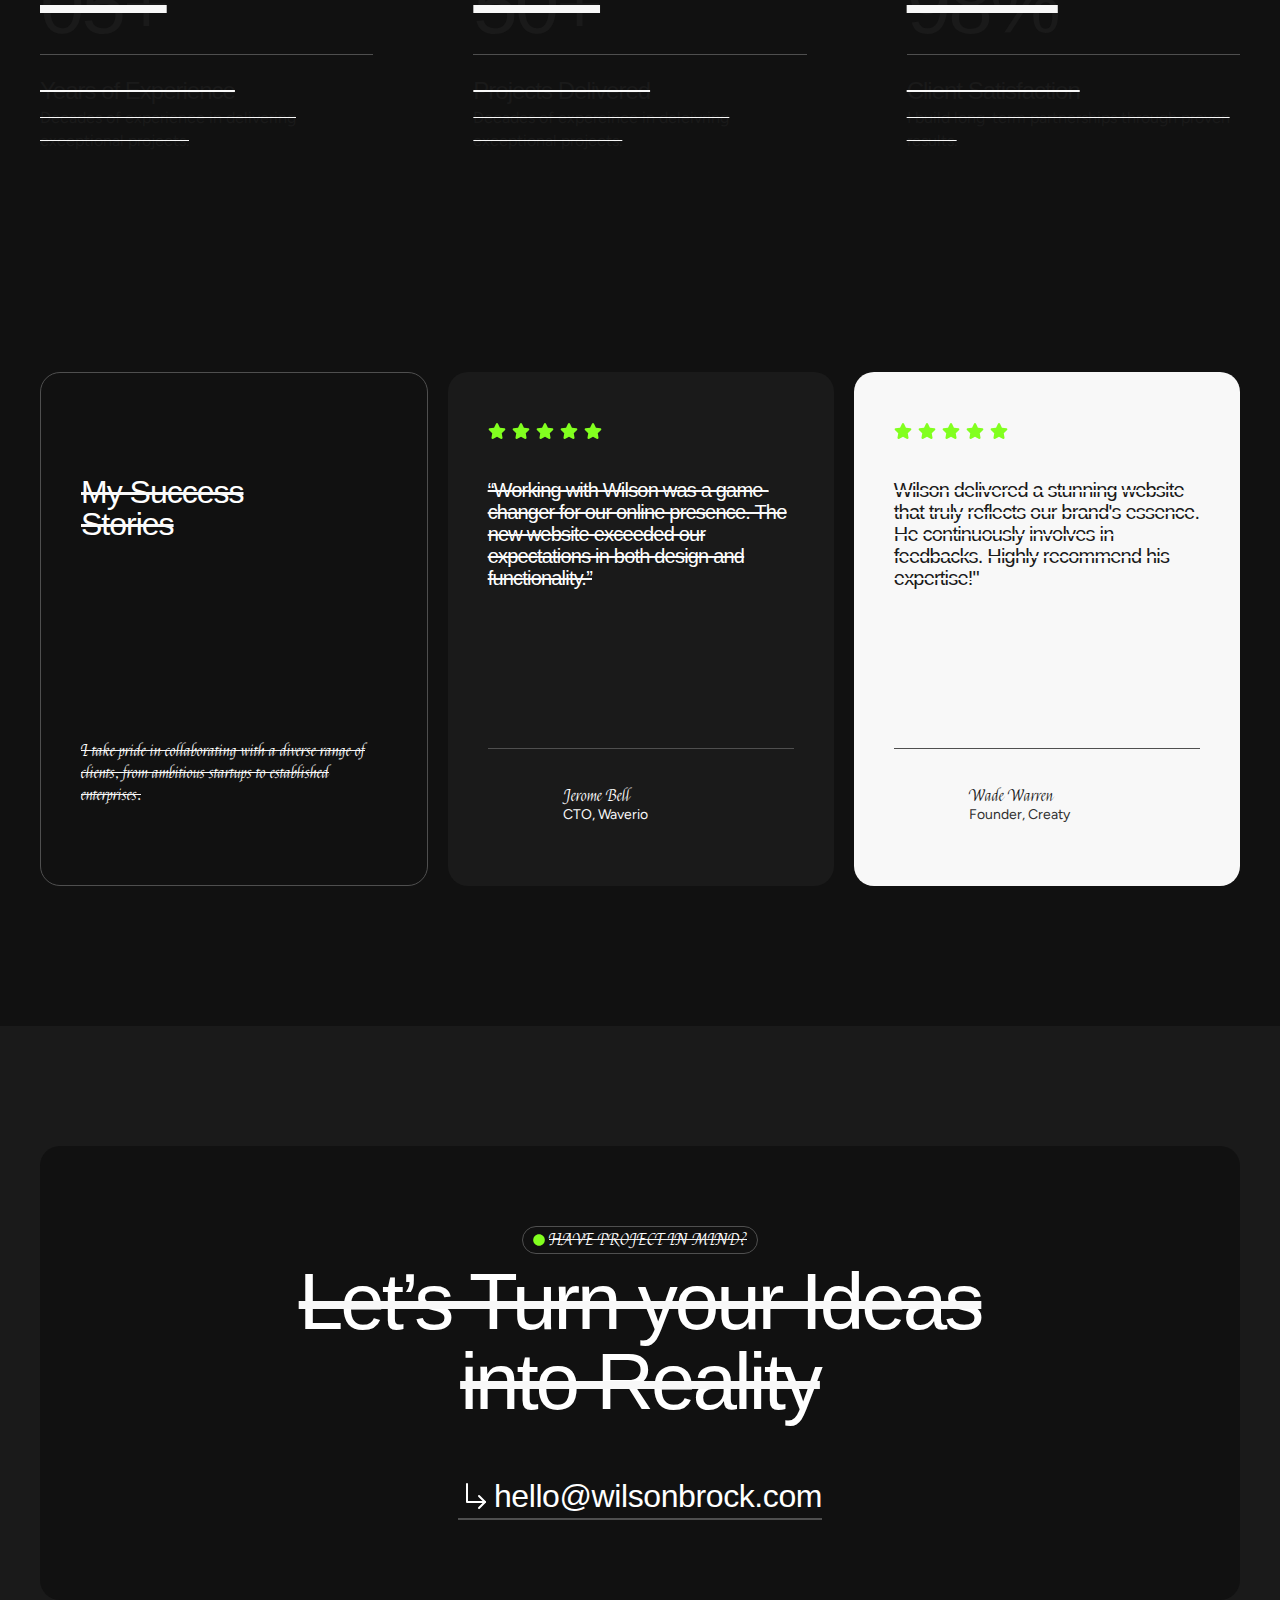
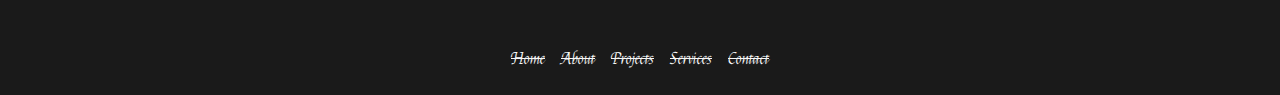
==== commit 37c020e9: "we1bp" ====
--- a/index.html
+++ b/index.html
@@ -66,13 +66,13 @@
 <style id="global-styles-inline-css">:root{--wp--preset--aspect-ratio--square: 1;--wp--preset--aspect-ratio--4-3: 4/3;--wp--preset--aspect-ratio--3-4: 3/4;--wp--preset--aspect-ratio--3-2: 3/2;--wp--preset--aspect-ratio--2-3: 2/3;--wp--preset--aspect-ratio--16-9: 16/9;--wp--preset--aspect-ratio--9-16: 9/16;--wp--preset--color--black: #000000;--wp--preset--color--cyan-bluish-gray: #abb8c3;--wp--preset--color--white: #ffffff;--wp--preset--color--pale-pink: #f78da7;--wp--preset--color--vivid-red: #cf2e2e;--wp--preset--color--luminous-vivid-orange: #ff6900;--wp--preset--color--luminous-vivid-amber: #fcb900;--wp--preset--color--light-green-cyan: #7bdcb5;--wp--preset--color--vivid-green-cyan: #00d084;--wp--preset--color--pale-cyan-blue: #8ed1fc;--wp--preset--color--vivid-cyan-blue: #0693e3;--wp--preset--color--vivid-purple: #9b51e0;--wp--preset--color--ast-global-color-0: var(--ast-global-color-0);--wp--preset--color--ast-global-color-1: var(--ast-global-color-1);--wp--preset--color--ast-global-color-2: var(--ast-global-color-2);--wp--preset--color--ast-global-color-3: var(--ast-global-color-3);--wp--preset--color--ast-global-color-4: var(--ast-global-color-4);--wp--preset--color--ast-global-color-5: var(--ast-global-color-5);--wp--preset--color--ast-global-color-6: var(--ast-global-color-6);--wp--preset--color--ast-global-color-7: var(--ast-global-color-7);--wp--preset--color--ast-global-color-8: var(--ast-global-color-8);--wp--preset--gradient--vivid-cyan-blue-to-vivid-purple: linear-gradient(135deg,rgba(6,147,227,1) 0%,rgb(155,81,224) 100%);--wp--preset--gradient--light-green-cyan-to-vivid-green-cyan: linear-gradient(135deg,rgb(122,220,180) 0%,rgb(0,208,130) 100%);--wp--preset--gradient--luminous-vivid-amber-to-luminous-vivid-orange: linear-gradient(135deg,rgba(252,185,0,1) 0%,rgba(255,105,0,1) 100%);--wp--preset--gradient--luminous-vivid-orange-to-vivid-red: linear-gradient(135deg,rgba(255,105,0,1) 0%,rgb(207,46,46) 100%);--wp--preset--gradient--very-light-gray-to-cyan-bluish-gray: linear-gradient(135deg,rgb(238,238,238) 0%,rgb(169,184,195) 100%);--wp--preset--gradient--cool-to-warm-spectrum: linear-gradient(135deg,rgb(74,234,220) 0%,rgb(151,120,209) 20%,rgb(207,42,186) 40%,rgb(238,44,130) 60%,rgb(251,105,98) 80%,rgb(254,248,76) 100%);--wp--preset--gradient--blush-light-purple: linear-gradient(135deg,rgb(255,206,236) 0%,rgb(152,150,240) 100%);--wp--preset--gradient--blush-bordeaux: linear-gradient(135deg,rgb(254,205,165) 0%,rgb(254,45,45) 50%,rgb(107,0,62) 100%);--wp--preset--gradient--luminous-dusk: linear-gradient(135deg,rgb(255,203,112) 0%,rgb(199,81,192) 50%,rgb(65,88,208) 100%);--wp--preset--gradient--pale-ocean: linear-gradient(135deg,rgb(255,245,203) 0%,rgb(182,227,212) 50%,rgb(51,167,181) 100%);--wp--preset--gradient--electric-grass: linear-gradient(135deg,rgb(202,248,128) 0%,rgb(113,206,126) 100%);--wp--preset--gradient--midnight: linear-gradient(135deg,rgb(2,3,129) 0%,rgb(40,116,252) 100%);--wp--preset--font-size--small: 13px;--wp--preset--font-size--medium: 20px;--wp--preset--font-size--large: 36px;--wp--preset--font-size--x-large: 42px;--wp--preset--spacing--20: 0.44rem;--wp--preset--spacing--30: 0.67rem;--wp--preset--spacing--40: 1rem;--wp--preset--spacing--50: 1.5rem;--wp--preset--spacing--60: 2.25rem;--wp--preset--spacing--70: 3.38rem;--wp--preset--spacing--80: 5.06rem;--wp--preset--shadow--natural: 6px 6px 9px rgba(0, 0, 0, 0.2);--wp--preset--shadow--deep: 12px 12px 50px rgba(0, 0, 0, 0.4);--wp--preset--shadow--sharp: 6px 6px 0px rgba(0, 0, 0, 0.2);--wp--preset--shadow--outlined: 6px 6px 0px -3px rgba(255, 255, 255, 1), 6px 6px rgba(0, 0, 0, 1);--wp--preset--shadow--crisp: 6px 6px 0px rgba(0, 0, 0, 1);}:root { --wp--style--global--content-size: var(--wp--custom--ast-content-width-size);--wp--style--global--wide-size: var(--wp--custom--ast-wide-width-size); }:where(body) { margin: 0; }.wp-site-blocks > .alignleft { float: left; margin-right: 2em; }.wp-site-blocks > .alignright { float: right; margin-left: 2em; }.wp-site-blocks > .aligncenter { justify-content: center; margin-left: auto; margin-right: auto; }:where(.wp-site-blocks) > * { margin-block-start: 24px; margin-block-end: 0; }:where(.wp-site-blocks) > :first-child { margin-block-start: 0; }:where(.wp-site-blocks) > :last-child { margin-block-end: 0; }:root { --wp--style--block-gap: 24px; }:root :where(.is-layout-flow) > :first-child{margin-block-start: 0;}:root :where(.is-layout-flow) > :last-child{margin-block-end: 0;}:root :where(.is-layout-flow) > *{margin-block-start: 24px;margin-block-end: 0;}:root :where(.is-layout-constrained) > :first-child{margin-block-start: 0;}:root :where(.is-layout-constrained) > :last-child{margin-block-end: 0;}:root :where(.is-layout-constrained) > *{margin-block-start: 24px;margin-block-end: 0;}:root :where(.is-layout-flex){gap: 24px;}:root :where(.is-layout-grid){gap: 24px;}.is-layout-flow > .alignleft{float: left;margin-inline-start: 0;margin-inline-end: 2em;}.is-layout-flow > .alignright{float: right;margin-inline-start: 2em;margin-inline-end: 0;}.is-layout-flow > .aligncenter{margin-left: auto !important;margin-right: auto !important;}.is-layout-constrained > .alignleft{float: left;margin-inline-start: 0;margin-inline-end: 2em;}.is-layout-constrained > .alignright{float: right;margin-inline-start: 2em;margin-inline-end: 0;}.is-layout-constrained > .aligncenter{margin-left: auto !important;margin-right: auto !important;}.is-layout-constrained > :where(:not(.alignleft):not(.alignright):not(.alignfull)){max-width: var(--wp--style--global--content-size);margin-left: auto !important;margin-right: auto !important;}.is-layout-constrained > .alignwide{max-width: var(--wp--style--global--wide-size);}body .is-layout-flex{display: flex;}.is-layout-flex{flex-wrap: wrap;align-items: center;}.is-layout-flex > :is(*, div){margin: 0;}body .is-layout-grid{display: grid;}.is-layout-grid > :is(*, div){margin: 0;}body{padding-top: 0px;padding-right: 0px;padding-bottom: 0px;padding-left: 0px;}a:where(:not(.wp-element-button)){text-decoration: none;}:root :where(.wp-element-button, .wp-block-button__link){background-color: #32373c;border-width: 0;color: #fff;font-family: inherit;font-size: inherit;line-height: inherit;padding: calc(0.667em + 2px) calc(1.333em + 2px);text-decoration: none;}.has-black-color{color: var(--wp--preset--color--black) !important;}.has-cyan-bluish-gray-color{color: var(--wp--preset--color--cyan-bluish-gray) !important;}.has-white-color{color: var(--wp--preset--color--white) !important;}.has-pale-pink-color{color: var(--wp--preset--color--pale-pink) !important;}.has-vivid-red-color{color: var(--wp--preset--color--vivid-red) !important;}.has-luminous-vivid-orange-color{color: var(--wp--preset--color--luminous-vivid-orange) !important;}.has-luminous-vivid-amber-color{color: var(--wp--preset--color--luminous-vivid-amber) !important;}.has-light-green-cyan-color{color: var(--wp--preset--color--light-green-cyan) !important;}.has-vivid-green-cyan-color{color: var(--wp--preset--color--vivid-green-cyan) !important;}.has-pale-cyan-blue-color{color: var(--wp--preset--color--pale-cyan-blue) !important;}.has-vivid-cyan-blue-color{color: var(--wp--preset--color--vivid-cyan-blue) !important;}.has-vivid-purple-color{color: var(--wp--preset--color--vivid-purple) !important;}.has-ast-global-color-0-color{color: var(--wp--preset--color--ast-global-color-0) !important;}.has-ast-global-color-1-color{color: var(--wp--preset--color--ast-global-color-1) !important;}.has-ast-global-color-2-color{color: var(--wp--preset--color--ast-global-color-2) !important;}.has-ast-global-color-3-color{color: var(--wp--preset--color--ast-global-color-3) !important;}.has-ast-global-color-4-color{color: var(--wp--preset--color--ast-global-color-4) !important;}.has-ast-global-color-5-color{color: var(--wp--preset--color--ast-global-color-5) !important;}.has-ast-global-color-6-color{color: var(--wp--preset--color--ast-global-color-6) !important;}.has-ast-global-color-7-color{color: var(--wp--preset--color--ast-global-color-7) !important;}.has-ast-global-color-8-color{color: var(--wp--preset--color--ast-global-color-8) !important;}.has-black-background-color{background-color: var(--wp--preset--color--black) !important;}.has-cyan-bluish-gray-background-color{background-color: var(--wp--preset--color--cyan-bluish-gray) !important;}.has-white-background-color{background-color: var(--wp--preset--color--white) !important;}.has-pale-pink-background-color{background-color: var(--wp--preset--color--pale-pink) !important;}.has-vivid-red-background-color{background-color: var(--wp--preset--color--vivid-red) !important;}.has-luminous-vivid-orange-background-color{background-color: var(--wp--preset--color--luminous-vivid-orange) !important;}.has-luminous-vivid-amber-background-color{background-color: var(--wp--preset--color--luminous-vivid-amber) !important;}.has-light-green-cyan-background-color{background-color: var(--wp--preset--color--light-green-cyan) !important;}.has-vivid-green-cyan-background-color{background-color: var(--wp--preset--color--vivid-green-cyan) !important;}.has-pale-cyan-blue-background-color{background-color: var(--wp--preset--color--pale-cyan-blue) !important;}.has-vivid-cyan-blue-background-color{background-color: var(--wp--preset--color--vivid-cyan-blue) !important;}.has-vivid-purple-background-color{background-color: var(--wp--preset--color--vivid-purple) !important;}.has-ast-global-color-0-background-color{background-color: var(--wp--preset--color--ast-global-color-0) !important;}.has-ast-global-color-1-background-color{background-color: var(--wp--preset--color--ast-global-color-1) !important;}.has-ast-global-color-2-background-color{background-color: var(--wp--preset--color--ast-global-color-2) !important;}.has-ast-global-color-3-background-color{background-color: var(--wp--preset--color--ast-global-color-3) !important;}.has-ast-global-color-4-background-color{background-color: var(--wp--preset--color--ast-global-color-4) !important;}.has-ast-global-color-5-background-color{background-color: var(--wp--preset--color--ast-global-color-5) !important;}.has-ast-global-color-6-background-color{background-color: var(--wp--preset--color--ast-global-color-6) !important;}.has-ast-global-color-7-background-color{background-color: var(--wp--preset--color--ast-global-color-7) !important;}.has-ast-global-color-8-background-color{background-color: var(--wp--preset--color--ast-global-color-8) !important;}.has-black-border-color{border-color: var(--wp--preset--color--black) !important;}.has-cyan-bluish-gray-border-color{border-color: var(--wp--preset--color--cyan-bluish-gray) !important;}.has-white-border-color{border-color: var(--wp--preset--color--white) !important;}.has-pale-pink-border-color{border-color: var(--wp--preset--color--pale-pink) !important;}.has-vivid-red-border-color{border-color: var(--wp--preset--color--vivid-red) !important;}.has-luminous-vivid-orange-border-color{border-color: var(--wp--preset--color--luminous-vivid-orange) !important;}.has-luminous-vivid-amber-border-color{border-color: var(--wp--preset--color--luminous-vivid-amber) !important;}.has-light-green-cyan-border-color{border-color: var(--wp--preset--color--light-green-cyan) !important;}.has-vivid-green-cyan-border-color{border-color: var(--wp--preset--color--vivid-green-cyan) !important;}.has-pale-cyan-blue-border-color{border-color: var(--wp--preset--color--pale-cyan-blue) !important;}.has-vivid-cyan-blue-border-color{border-color: var(--wp--preset--color--vivid-cyan-blue) !important;}.has-vivid-purple-border-color{border-color: var(--wp--preset--color--vivid-purple) !important;}.has-ast-global-color-0-border-color{border-color: var(--wp--preset--color--ast-global-color-0) !important;}.has-ast-global-color-1-border-color{border-color: var(--wp--preset--color--ast-global-color-1) !important;}.has-ast-global-color-2-border-color{border-color: var(--wp--preset--color--ast-global-color-2) !important;}.has-ast-global-color-3-border-color{border-color: var(--wp--preset--color--ast-global-color-3) !important;}.has-ast-global-color-4-border-color{border-color: var(--wp--preset--color--ast-global-color-4) !important;}.has-ast-global-color-5-border-color{border-color: var(--wp--preset--color--ast-global-color-5) !important;}.has-ast-global-color-6-border-color{border-color: var(--wp--preset--color--ast-global-color-6) !important;}.has-ast-global-color-7-border-color{border-color: var(--wp--preset--color--ast-global-color-7) !important;}.has-ast-global-color-8-border-color{border-color: var(--wp--preset--color--ast-global-color-8) !important;}.has-vivid-cyan-blue-to-vivid-purple-gradient-background{background: var(--wp--preset--gradient--vivid-cyan-blue-to-vivid-purple) !important;}.has-light-green-cyan-to-vivid-green-cyan-gradient-background{background: var(--wp--preset--gradient--light-green-cyan-to-vivid-green-cyan) !important;}.has-luminous-vivid-amber-to-luminous-vivid-orange-gradient-background{background: var(--wp--preset--gradient--luminous-vivid-amber-to-luminous-vivid-orange) !important;}.has-luminous-vivid-orange-to-vivid-red-gradient-background{background: var(--wp--preset--gradient--luminous-vivid-orange-to-vivid-red) !important;}.has-very-light-gray-to-cyan-bluish-gray-gradient-background{background: var(--wp--preset--gradient--very-light-gray-to-cyan-bluish-gray) !important;}.has-cool-to-warm-spectrum-gradient-background{background: var(--wp--preset--gradient--cool-to-warm-spectrum) !important;}.has-blush-light-purple-gradient-background{background: var(--wp--preset--gradient--blush-light-purple) !important;}.has-blush-bordeaux-gradient-background{background: var(--wp--preset--gradient--blush-bordeaux) !important;}.has-luminous-dusk-gradient-background{background: var(--wp--preset--gradient--luminous-dusk) !important;}.has-pale-ocean-gradient-background{background: var(--wp--preset--gradient--pale-ocean) !important;}.has-electric-grass-gradient-background{background: var(--wp--preset--gradient--electric-grass) !important;}.has-midnight-gradient-background{background: var(--wp--preset--gradient--midnight) !important;}.has-small-font-size{font-size: var(--wp--preset--font-size--small) !important;}.has-medium-font-size{font-size: var(--wp--preset--font-size--medium) !important;}.has-large-font-size{font-size: var(--wp--preset--font-size--large) !important;}.has-x-large-font-size{font-size: var(--wp--preset--font-size--x-large) !important;}
 :root :where(.wp-block-pullquote){font-size: 1.5em;line-height: 1.6;}</style>
 <link rel="stylesheet" id="elementor-frontend-css" href="./wp-content/plugins/elementor/assets/css/frontend.min.css?ver=3.28.3" media="all">
-<link rel="stylesheet" id="elementor-post-177-css" href="./wp-content/uploads/elementor/css/post-177.css?ver=1743603612" media="all">
+<link rel="stylesheet" id="elementor-post-177-css" href="./wp-content/uploads/elementor/css/post-177.css?ver=1743628283" media="all">
 <link rel="stylesheet" id="widget-icon-box-css" href="./wp-content/plugins/elementor/assets/css/widget-icon-box.min.css?ver=3.28.3" media="all">
 <link rel="stylesheet" id="widget-heading-css" href="./wp-content/plugins/elementor/assets/css/widget-heading.min.css?ver=3.28.3" media="all">
 <link rel="stylesheet" id="e-animation-push-css" href="./wp-content/plugins/elementor/assets/lib/animations/styles/e-animation-push.min.css?ver=3.28.3" media="all">
 <link rel="stylesheet" id="widget-image-css" href="./wp-content/plugins/elementor/assets/css/widget-image.min.css?ver=3.28.3" media="all">
 <link rel="stylesheet" id="widget-testimonial-css" href="./wp-content/plugins/elementor/assets/css/widget-testimonial.min.css?ver=3.28.3" media="all">
-<link rel="stylesheet" id="elementor-post-11-css" href="./wp-content/uploads/elementor/css/post-11.css?ver=1743603612" media="all">
+<link rel="stylesheet" id="elementor-post-11-css" href="./wp-content/uploads/elementor/css/post-11.css?ver=1743628283" media="all">
 <link rel="stylesheet" id="elementor-gf-local-roboto-css" href="./wp-content/uploads/elementor/google-fonts/css/roboto.css?ver=1743591659" media="all">
 <link rel="stylesheet" id="elementor-gf-local-robotoslab-css" href="./wp-content/uploads/elementor/google-fonts/css/robotoslab.css?ver=1743591674" media="all">
 <link rel="stylesheet" id="elementor-gf-local-figtree-css" href="./wp-content/uploads/elementor/google-fonts/css/figtree.css?ver=1743591681" media="all">
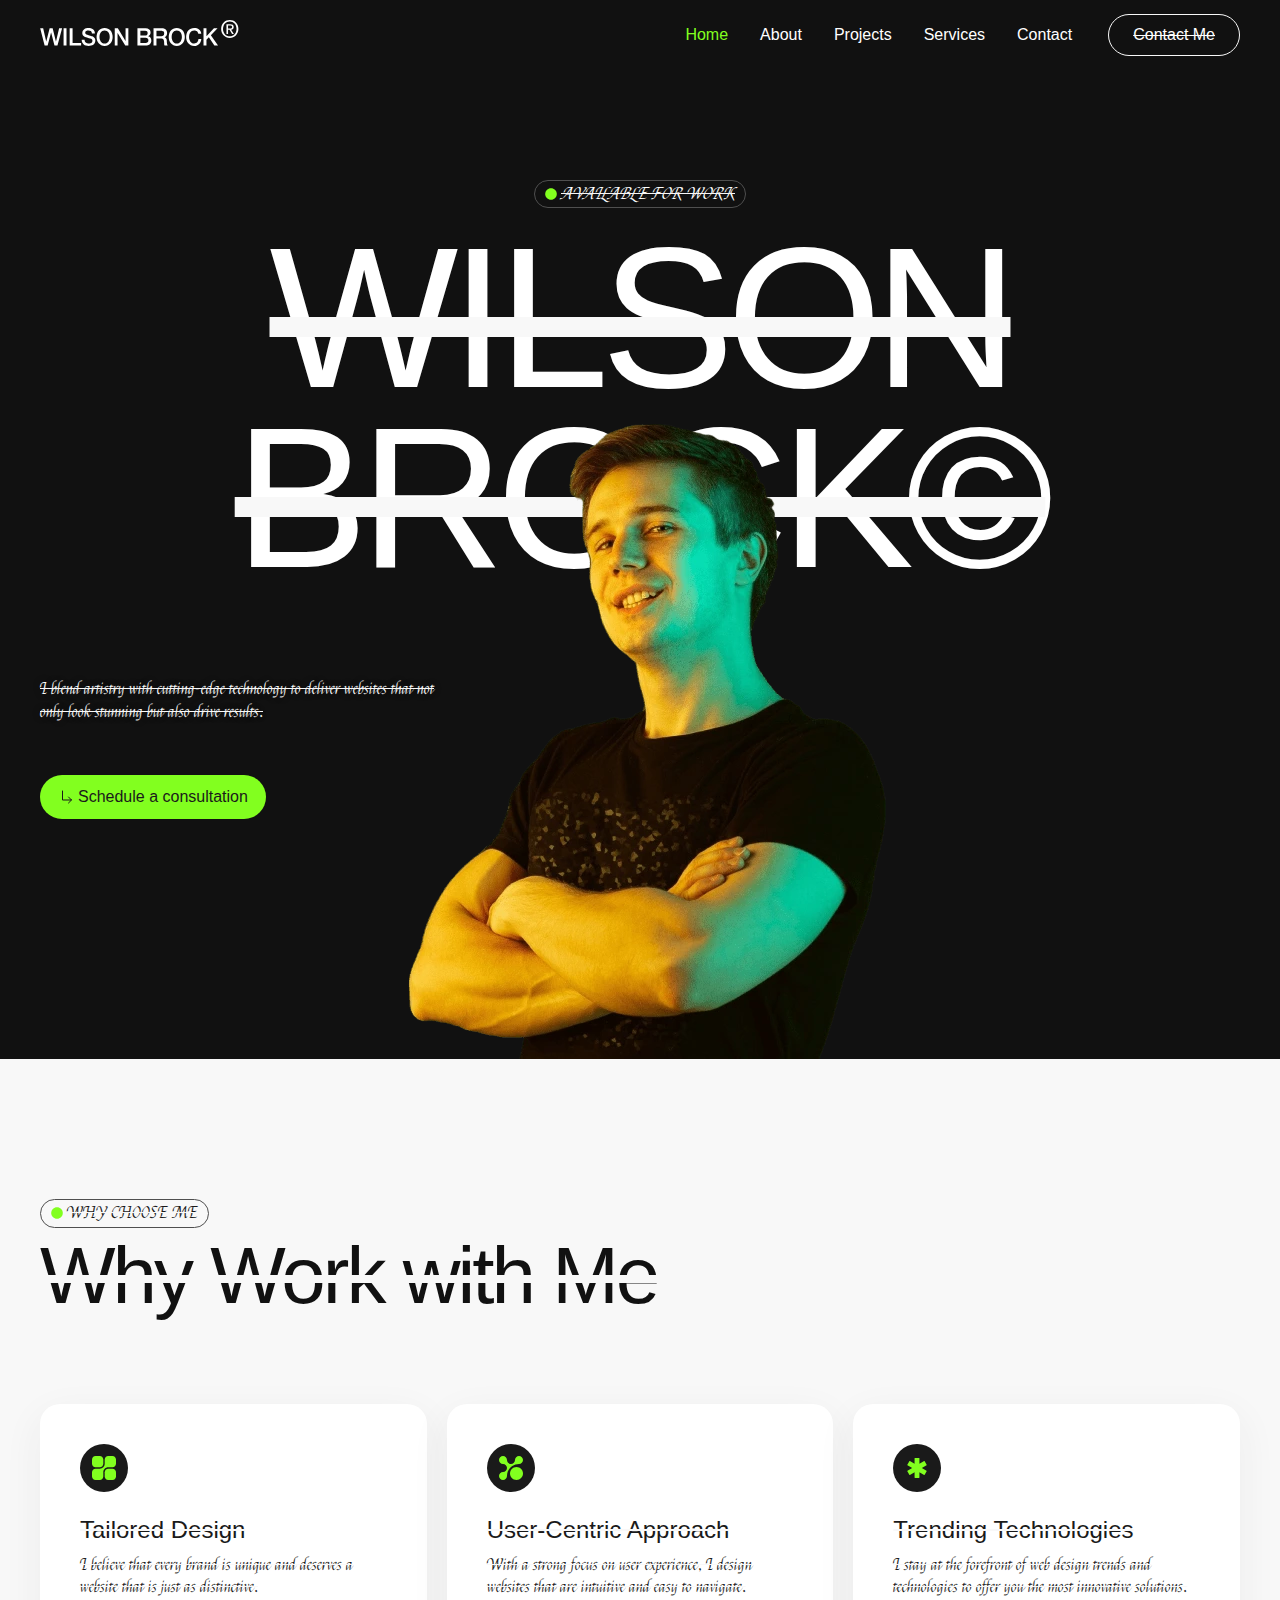
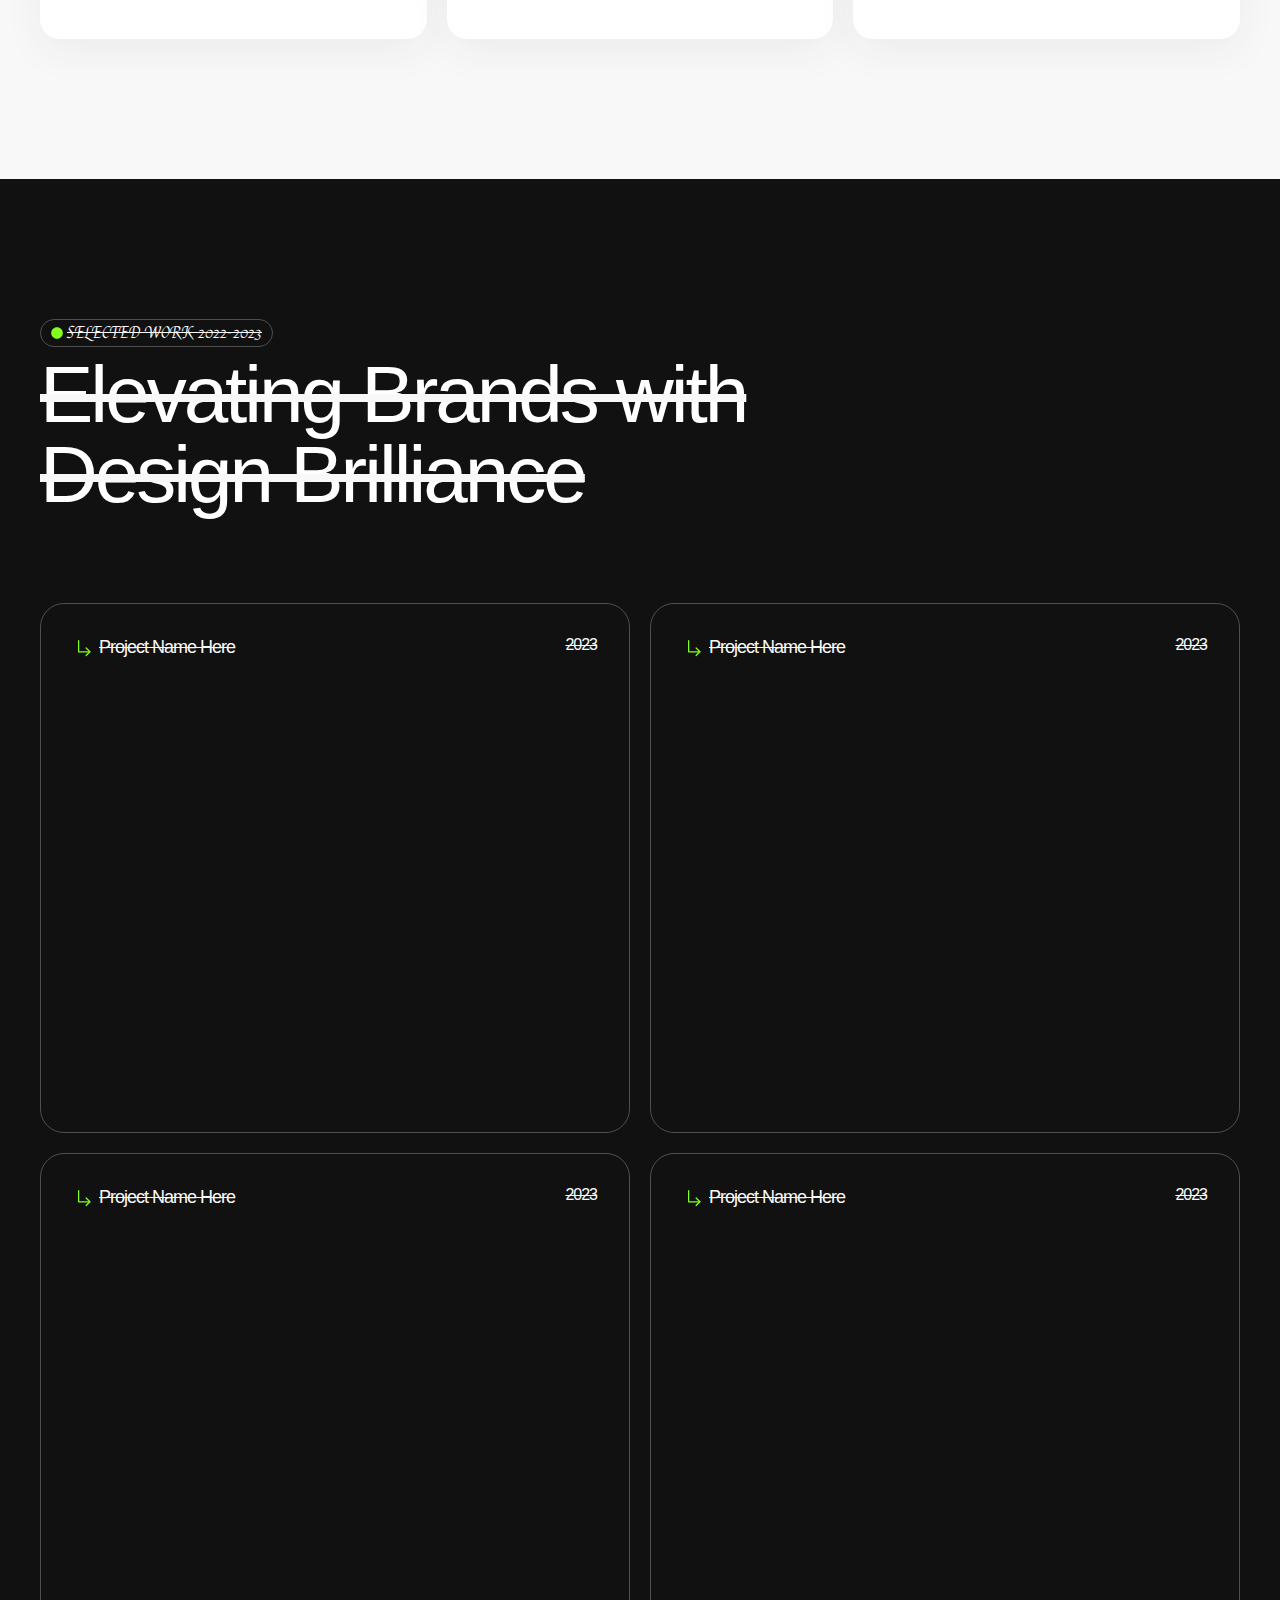
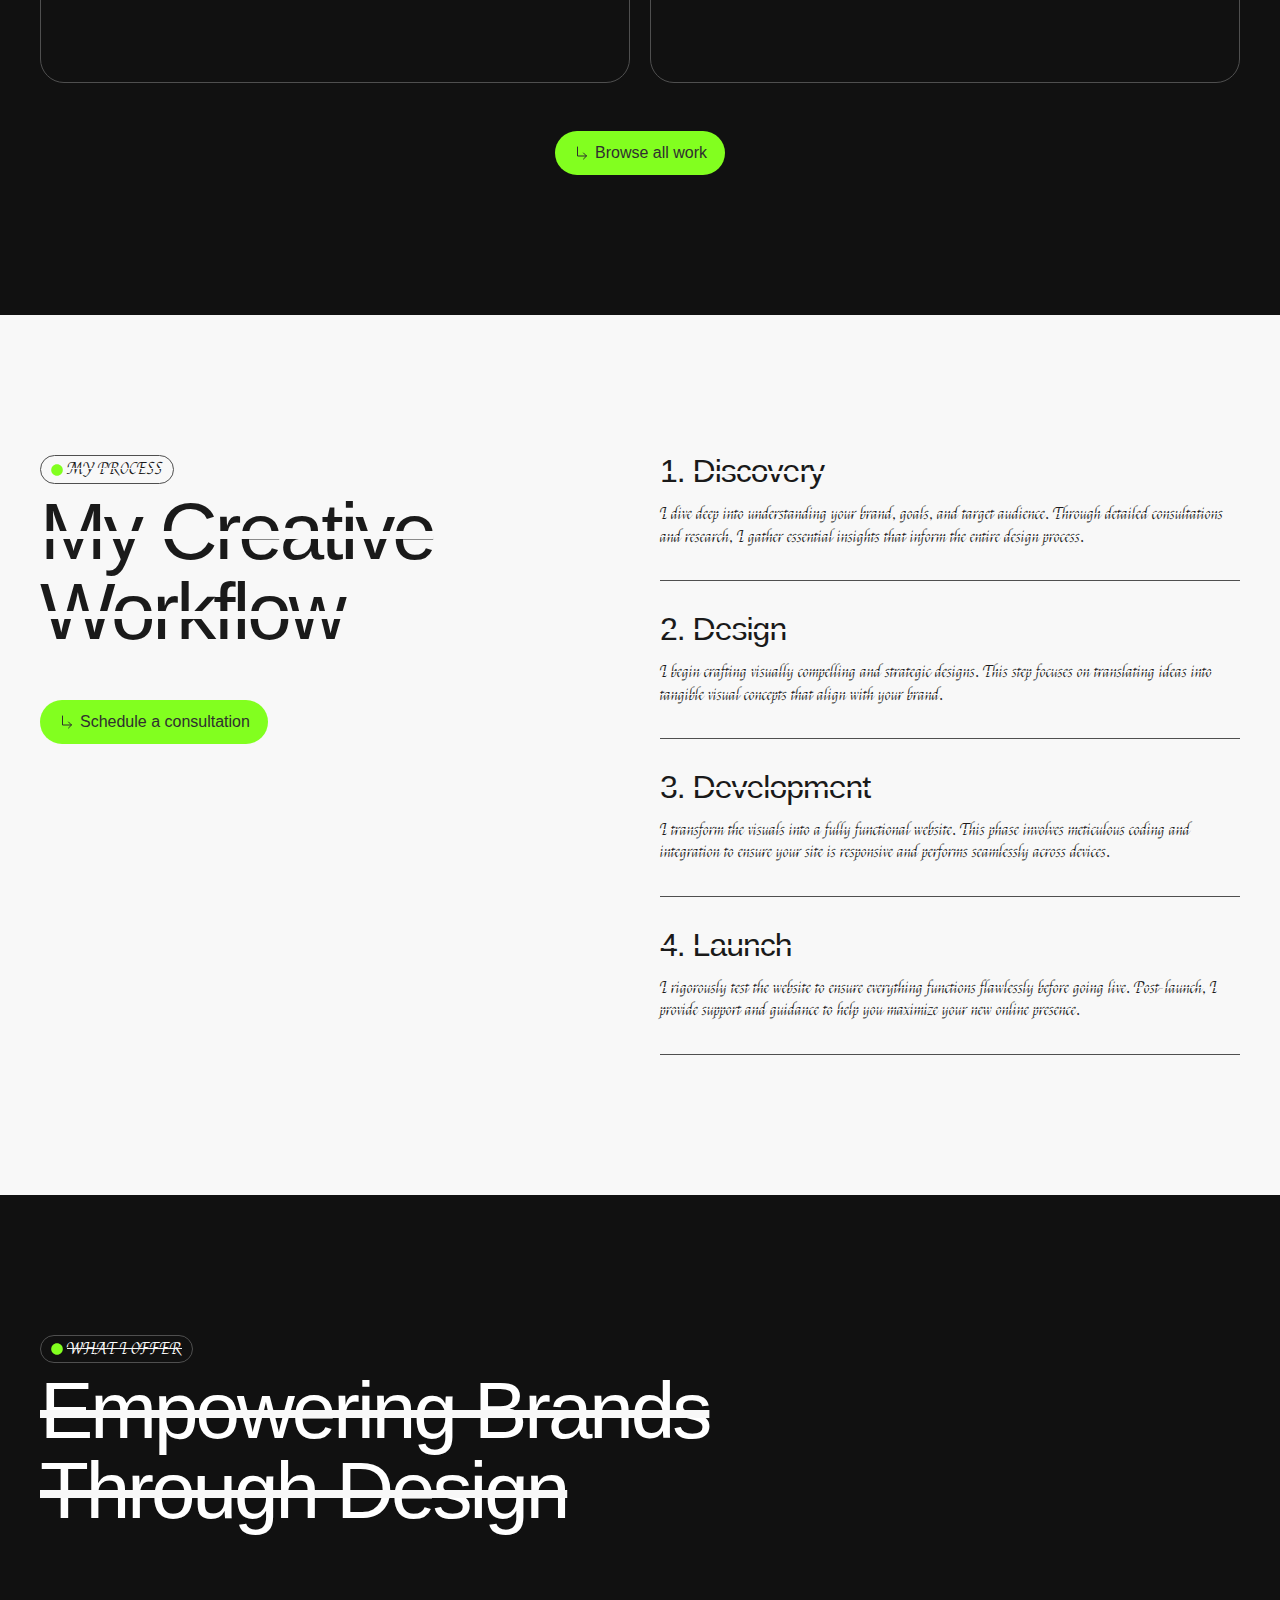
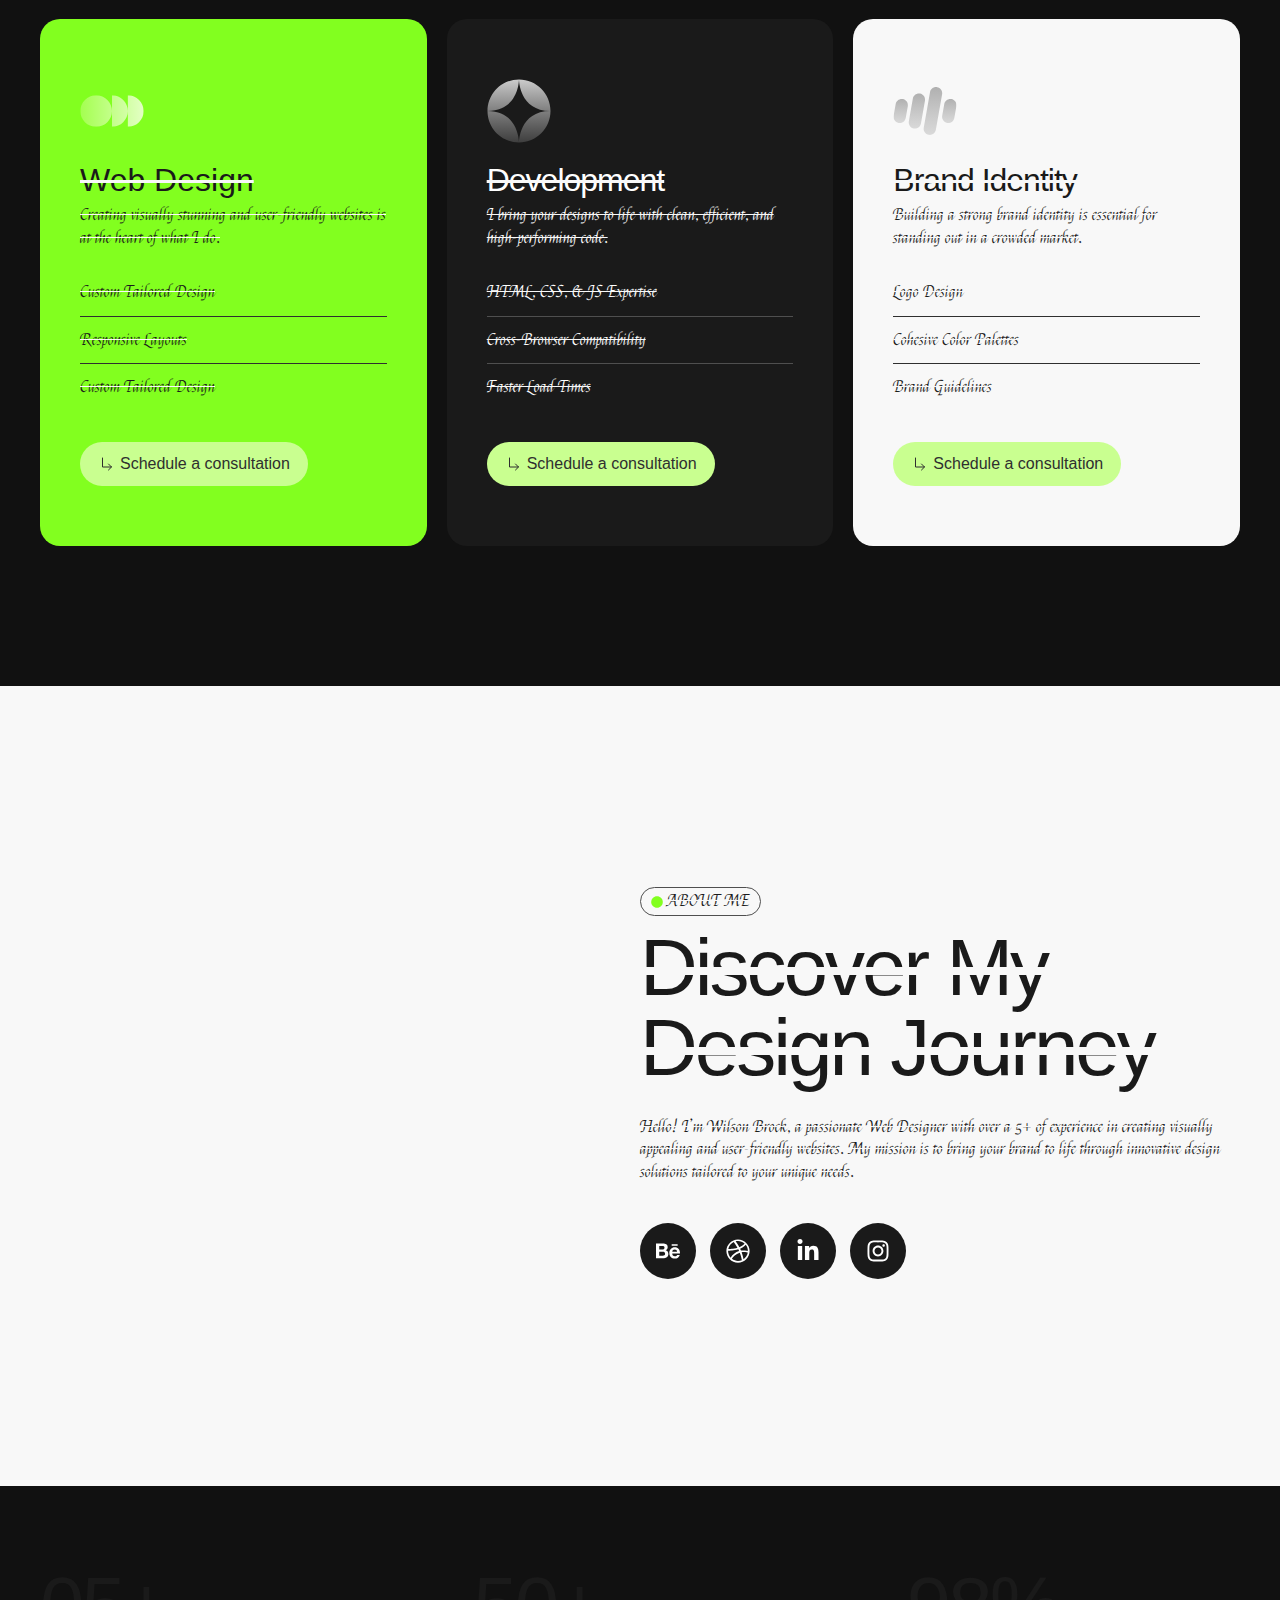
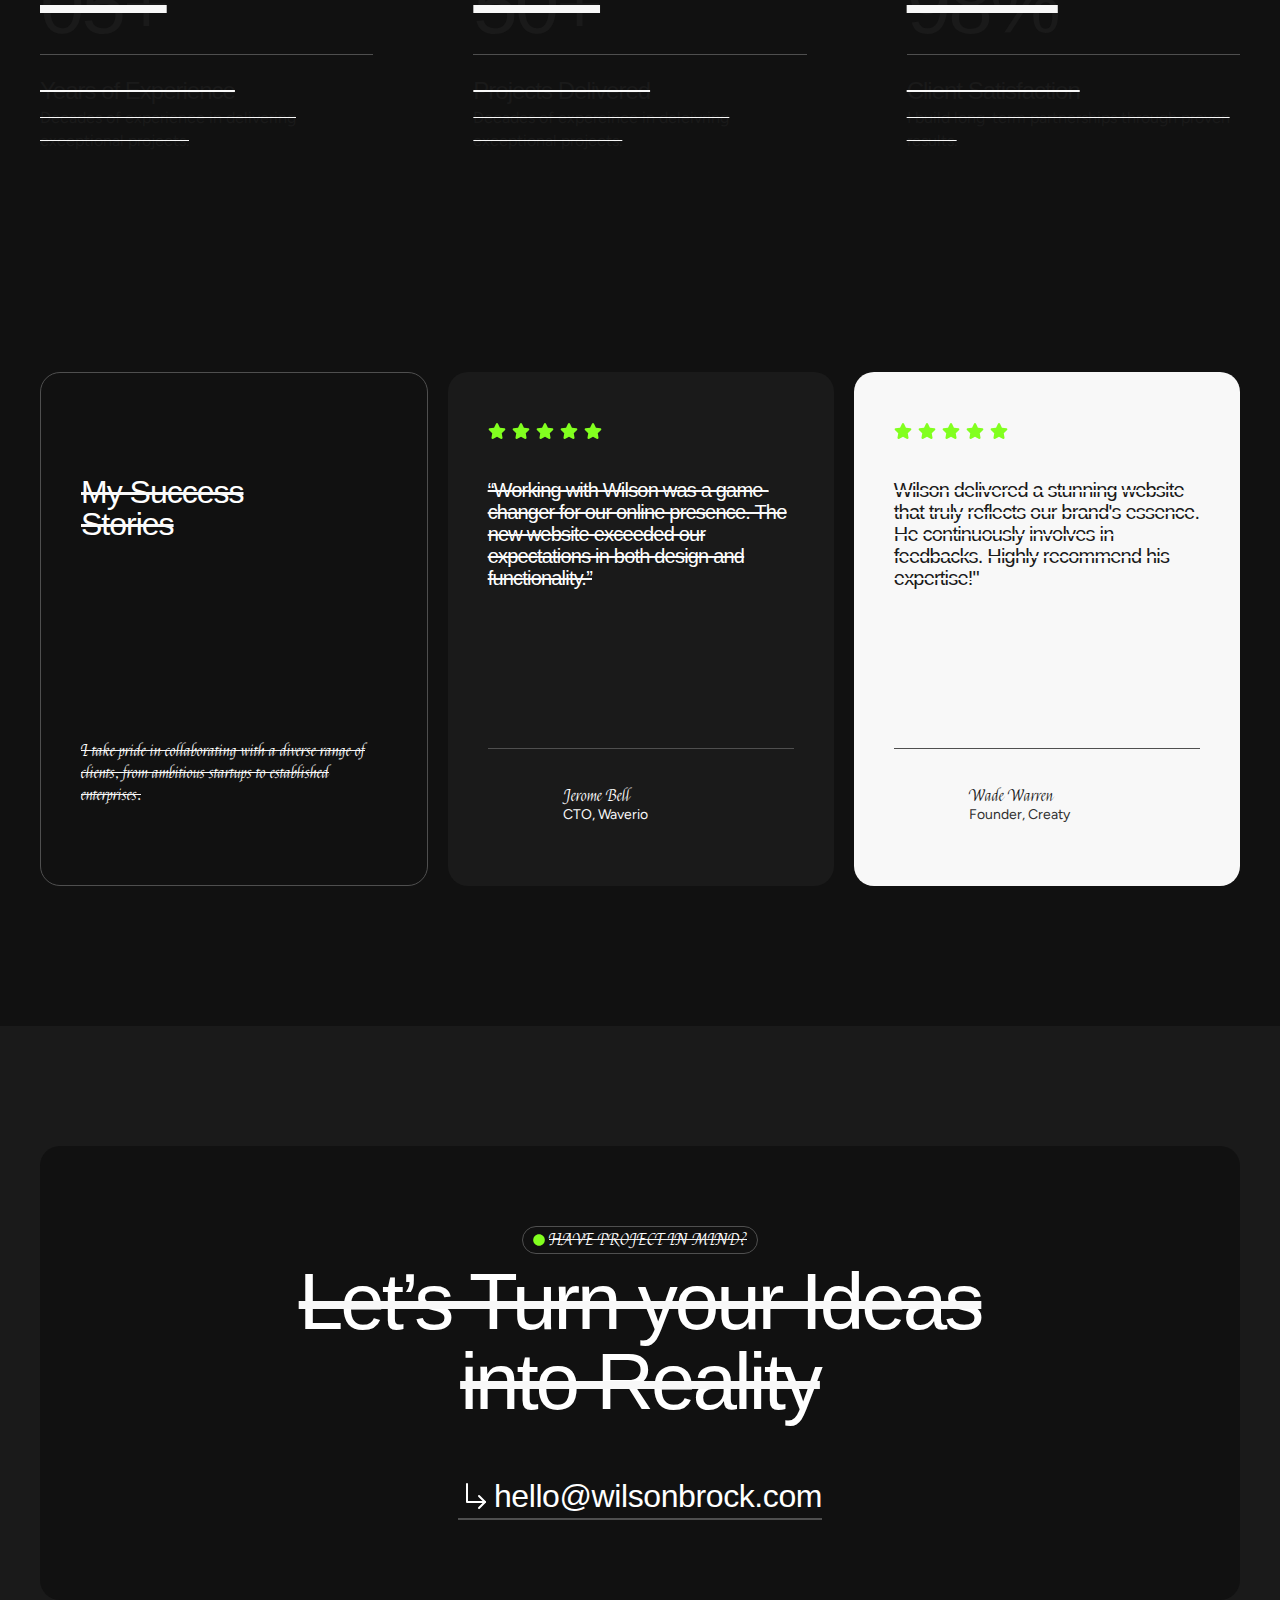
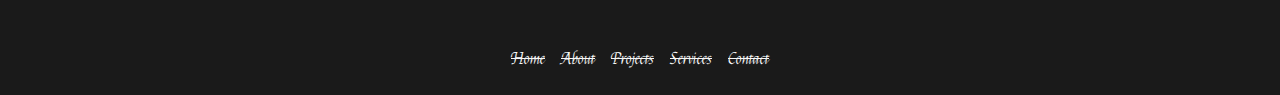
==== commit 936a9d10: "we1bp" ====
--- a/index.html
+++ b/index.html
@@ -66,18 +66,18 @@
 <style id="global-styles-inline-css">:root{--wp--preset--aspect-ratio--square: 1;--wp--preset--aspect-ratio--4-3: 4/3;--wp--preset--aspect-ratio--3-4: 3/4;--wp--preset--aspect-ratio--3-2: 3/2;--wp--preset--aspect-ratio--2-3: 2/3;--wp--preset--aspect-ratio--16-9: 16/9;--wp--preset--aspect-ratio--9-16: 9/16;--wp--preset--color--black: #000000;--wp--preset--color--cyan-bluish-gray: #abb8c3;--wp--preset--color--white: #ffffff;--wp--preset--color--pale-pink: #f78da7;--wp--preset--color--vivid-red: #cf2e2e;--wp--preset--color--luminous-vivid-orange: #ff6900;--wp--preset--color--luminous-vivid-amber: #fcb900;--wp--preset--color--light-green-cyan: #7bdcb5;--wp--preset--color--vivid-green-cyan: #00d084;--wp--preset--color--pale-cyan-blue: #8ed1fc;--wp--preset--color--vivid-cyan-blue: #0693e3;--wp--preset--color--vivid-purple: #9b51e0;--wp--preset--color--ast-global-color-0: var(--ast-global-color-0);--wp--preset--color--ast-global-color-1: var(--ast-global-color-1);--wp--preset--color--ast-global-color-2: var(--ast-global-color-2);--wp--preset--color--ast-global-color-3: var(--ast-global-color-3);--wp--preset--color--ast-global-color-4: var(--ast-global-color-4);--wp--preset--color--ast-global-color-5: var(--ast-global-color-5);--wp--preset--color--ast-global-color-6: var(--ast-global-color-6);--wp--preset--color--ast-global-color-7: var(--ast-global-color-7);--wp--preset--color--ast-global-color-8: var(--ast-global-color-8);--wp--preset--gradient--vivid-cyan-blue-to-vivid-purple: linear-gradient(135deg,rgba(6,147,227,1) 0%,rgb(155,81,224) 100%);--wp--preset--gradient--light-green-cyan-to-vivid-green-cyan: linear-gradient(135deg,rgb(122,220,180) 0%,rgb(0,208,130) 100%);--wp--preset--gradient--luminous-vivid-amber-to-luminous-vivid-orange: linear-gradient(135deg,rgba(252,185,0,1) 0%,rgba(255,105,0,1) 100%);--wp--preset--gradient--luminous-vivid-orange-to-vivid-red: linear-gradient(135deg,rgba(255,105,0,1) 0%,rgb(207,46,46) 100%);--wp--preset--gradient--very-light-gray-to-cyan-bluish-gray: linear-gradient(135deg,rgb(238,238,238) 0%,rgb(169,184,195) 100%);--wp--preset--gradient--cool-to-warm-spectrum: linear-gradient(135deg,rgb(74,234,220) 0%,rgb(151,120,209) 20%,rgb(207,42,186) 40%,rgb(238,44,130) 60%,rgb(251,105,98) 80%,rgb(254,248,76) 100%);--wp--preset--gradient--blush-light-purple: linear-gradient(135deg,rgb(255,206,236) 0%,rgb(152,150,240) 100%);--wp--preset--gradient--blush-bordeaux: linear-gradient(135deg,rgb(254,205,165) 0%,rgb(254,45,45) 50%,rgb(107,0,62) 100%);--wp--preset--gradient--luminous-dusk: linear-gradient(135deg,rgb(255,203,112) 0%,rgb(199,81,192) 50%,rgb(65,88,208) 100%);--wp--preset--gradient--pale-ocean: linear-gradient(135deg,rgb(255,245,203) 0%,rgb(182,227,212) 50%,rgb(51,167,181) 100%);--wp--preset--gradient--electric-grass: linear-gradient(135deg,rgb(202,248,128) 0%,rgb(113,206,126) 100%);--wp--preset--gradient--midnight: linear-gradient(135deg,rgb(2,3,129) 0%,rgb(40,116,252) 100%);--wp--preset--font-size--small: 13px;--wp--preset--font-size--medium: 20px;--wp--preset--font-size--large: 36px;--wp--preset--font-size--x-large: 42px;--wp--preset--spacing--20: 0.44rem;--wp--preset--spacing--30: 0.67rem;--wp--preset--spacing--40: 1rem;--wp--preset--spacing--50: 1.5rem;--wp--preset--spacing--60: 2.25rem;--wp--preset--spacing--70: 3.38rem;--wp--preset--spacing--80: 5.06rem;--wp--preset--shadow--natural: 6px 6px 9px rgba(0, 0, 0, 0.2);--wp--preset--shadow--deep: 12px 12px 50px rgba(0, 0, 0, 0.4);--wp--preset--shadow--sharp: 6px 6px 0px rgba(0, 0, 0, 0.2);--wp--preset--shadow--outlined: 6px 6px 0px -3px rgba(255, 255, 255, 1), 6px 6px rgba(0, 0, 0, 1);--wp--preset--shadow--crisp: 6px 6px 0px rgba(0, 0, 0, 1);}:root { --wp--style--global--content-size: var(--wp--custom--ast-content-width-size);--wp--style--global--wide-size: var(--wp--custom--ast-wide-width-size); }:where(body) { margin: 0; }.wp-site-blocks > .alignleft { float: left; margin-right: 2em; }.wp-site-blocks > .alignright { float: right; margin-left: 2em; }.wp-site-blocks > .aligncenter { justify-content: center; margin-left: auto; margin-right: auto; }:where(.wp-site-blocks) > * { margin-block-start: 24px; margin-block-end: 0; }:where(.wp-site-blocks) > :first-child { margin-block-start: 0; }:where(.wp-site-blocks) > :last-child { margin-block-end: 0; }:root { --wp--style--block-gap: 24px; }:root :where(.is-layout-flow) > :first-child{margin-block-start: 0;}:root :where(.is-layout-flow) > :last-child{margin-block-end: 0;}:root :where(.is-layout-flow) > *{margin-block-start: 24px;margin-block-end: 0;}:root :where(.is-layout-constrained) > :first-child{margin-block-start: 0;}:root :where(.is-layout-constrained) > :last-child{margin-block-end: 0;}:root :where(.is-layout-constrained) > *{margin-block-start: 24px;margin-block-end: 0;}:root :where(.is-layout-flex){gap: 24px;}:root :where(.is-layout-grid){gap: 24px;}.is-layout-flow > .alignleft{float: left;margin-inline-start: 0;margin-inline-end: 2em;}.is-layout-flow > .alignright{float: right;margin-inline-start: 2em;margin-inline-end: 0;}.is-layout-flow > .aligncenter{margin-left: auto !important;margin-right: auto !important;}.is-layout-constrained > .alignleft{float: left;margin-inline-start: 0;margin-inline-end: 2em;}.is-layout-constrained > .alignright{float: right;margin-inline-start: 2em;margin-inline-end: 0;}.is-layout-constrained > .aligncenter{margin-left: auto !important;margin-right: auto !important;}.is-layout-constrained > :where(:not(.alignleft):not(.alignright):not(.alignfull)){max-width: var(--wp--style--global--content-size);margin-left: auto !important;margin-right: auto !important;}.is-layout-constrained > .alignwide{max-width: var(--wp--style--global--wide-size);}body .is-layout-flex{display: flex;}.is-layout-flex{flex-wrap: wrap;align-items: center;}.is-layout-flex > :is(*, div){margin: 0;}body .is-layout-grid{display: grid;}.is-layout-grid > :is(*, div){margin: 0;}body{padding-top: 0px;padding-right: 0px;padding-bottom: 0px;padding-left: 0px;}a:where(:not(.wp-element-button)){text-decoration: none;}:root :where(.wp-element-button, .wp-block-button__link){background-color: #32373c;border-width: 0;color: #fff;font-family: inherit;font-size: inherit;line-height: inherit;padding: calc(0.667em + 2px) calc(1.333em + 2px);text-decoration: none;}.has-black-color{color: var(--wp--preset--color--black) !important;}.has-cyan-bluish-gray-color{color: var(--wp--preset--color--cyan-bluish-gray) !important;}.has-white-color{color: var(--wp--preset--color--white) !important;}.has-pale-pink-color{color: var(--wp--preset--color--pale-pink) !important;}.has-vivid-red-color{color: var(--wp--preset--color--vivid-red) !important;}.has-luminous-vivid-orange-color{color: var(--wp--preset--color--luminous-vivid-orange) !important;}.has-luminous-vivid-amber-color{color: var(--wp--preset--color--luminous-vivid-amber) !important;}.has-light-green-cyan-color{color: var(--wp--preset--color--light-green-cyan) !important;}.has-vivid-green-cyan-color{color: var(--wp--preset--color--vivid-green-cyan) !important;}.has-pale-cyan-blue-color{color: var(--wp--preset--color--pale-cyan-blue) !important;}.has-vivid-cyan-blue-color{color: var(--wp--preset--color--vivid-cyan-blue) !important;}.has-vivid-purple-color{color: var(--wp--preset--color--vivid-purple) !important;}.has-ast-global-color-0-color{color: var(--wp--preset--color--ast-global-color-0) !important;}.has-ast-global-color-1-color{color: var(--wp--preset--color--ast-global-color-1) !important;}.has-ast-global-color-2-color{color: var(--wp--preset--color--ast-global-color-2) !important;}.has-ast-global-color-3-color{color: var(--wp--preset--color--ast-global-color-3) !important;}.has-ast-global-color-4-color{color: var(--wp--preset--color--ast-global-color-4) !important;}.has-ast-global-color-5-color{color: var(--wp--preset--color--ast-global-color-5) !important;}.has-ast-global-color-6-color{color: var(--wp--preset--color--ast-global-color-6) !important;}.has-ast-global-color-7-color{color: var(--wp--preset--color--ast-global-color-7) !important;}.has-ast-global-color-8-color{color: var(--wp--preset--color--ast-global-color-8) !important;}.has-black-background-color{background-color: var(--wp--preset--color--black) !important;}.has-cyan-bluish-gray-background-color{background-color: var(--wp--preset--color--cyan-bluish-gray) !important;}.has-white-background-color{background-color: var(--wp--preset--color--white) !important;}.has-pale-pink-background-color{background-color: var(--wp--preset--color--pale-pink) !important;}.has-vivid-red-background-color{background-color: var(--wp--preset--color--vivid-red) !important;}.has-luminous-vivid-orange-background-color{background-color: var(--wp--preset--color--luminous-vivid-orange) !important;}.has-luminous-vivid-amber-background-color{background-color: var(--wp--preset--color--luminous-vivid-amber) !important;}.has-light-green-cyan-background-color{background-color: var(--wp--preset--color--light-green-cyan) !important;}.has-vivid-green-cyan-background-color{background-color: var(--wp--preset--color--vivid-green-cyan) !important;}.has-pale-cyan-blue-background-color{background-color: var(--wp--preset--color--pale-cyan-blue) !important;}.has-vivid-cyan-blue-background-color{background-color: var(--wp--preset--color--vivid-cyan-blue) !important;}.has-vivid-purple-background-color{background-color: var(--wp--preset--color--vivid-purple) !important;}.has-ast-global-color-0-background-color{background-color: var(--wp--preset--color--ast-global-color-0) !important;}.has-ast-global-color-1-background-color{background-color: var(--wp--preset--color--ast-global-color-1) !important;}.has-ast-global-color-2-background-color{background-color: var(--wp--preset--color--ast-global-color-2) !important;}.has-ast-global-color-3-background-color{background-color: var(--wp--preset--color--ast-global-color-3) !important;}.has-ast-global-color-4-background-color{background-color: var(--wp--preset--color--ast-global-color-4) !important;}.has-ast-global-color-5-background-color{background-color: var(--wp--preset--color--ast-global-color-5) !important;}.has-ast-global-color-6-background-color{background-color: var(--wp--preset--color--ast-global-color-6) !important;}.has-ast-global-color-7-background-color{background-color: var(--wp--preset--color--ast-global-color-7) !important;}.has-ast-global-color-8-background-color{background-color: var(--wp--preset--color--ast-global-color-8) !important;}.has-black-border-color{border-color: var(--wp--preset--color--black) !important;}.has-cyan-bluish-gray-border-color{border-color: var(--wp--preset--color--cyan-bluish-gray) !important;}.has-white-border-color{border-color: var(--wp--preset--color--white) !important;}.has-pale-pink-border-color{border-color: var(--wp--preset--color--pale-pink) !important;}.has-vivid-red-border-color{border-color: var(--wp--preset--color--vivid-red) !important;}.has-luminous-vivid-orange-border-color{border-color: var(--wp--preset--color--luminous-vivid-orange) !important;}.has-luminous-vivid-amber-border-color{border-color: var(--wp--preset--color--luminous-vivid-amber) !important;}.has-light-green-cyan-border-color{border-color: var(--wp--preset--color--light-green-cyan) !important;}.has-vivid-green-cyan-border-color{border-color: var(--wp--preset--color--vivid-green-cyan) !important;}.has-pale-cyan-blue-border-color{border-color: var(--wp--preset--color--pale-cyan-blue) !important;}.has-vivid-cyan-blue-border-color{border-color: var(--wp--preset--color--vivid-cyan-blue) !important;}.has-vivid-purple-border-color{border-color: var(--wp--preset--color--vivid-purple) !important;}.has-ast-global-color-0-border-color{border-color: var(--wp--preset--color--ast-global-color-0) !important;}.has-ast-global-color-1-border-color{border-color: var(--wp--preset--color--ast-global-color-1) !important;}.has-ast-global-color-2-border-color{border-color: var(--wp--preset--color--ast-global-color-2) !important;}.has-ast-global-color-3-border-color{border-color: var(--wp--preset--color--ast-global-color-3) !important;}.has-ast-global-color-4-border-color{border-color: var(--wp--preset--color--ast-global-color-4) !important;}.has-ast-global-color-5-border-color{border-color: var(--wp--preset--color--ast-global-color-5) !important;}.has-ast-global-color-6-border-color{border-color: var(--wp--preset--color--ast-global-color-6) !important;}.has-ast-global-color-7-border-color{border-color: var(--wp--preset--color--ast-global-color-7) !important;}.has-ast-global-color-8-border-color{border-color: var(--wp--preset--color--ast-global-color-8) !important;}.has-vivid-cyan-blue-to-vivid-purple-gradient-background{background: var(--wp--preset--gradient--vivid-cyan-blue-to-vivid-purple) !important;}.has-light-green-cyan-to-vivid-green-cyan-gradient-background{background: var(--wp--preset--gradient--light-green-cyan-to-vivid-green-cyan) !important;}.has-luminous-vivid-amber-to-luminous-vivid-orange-gradient-background{background: var(--wp--preset--gradient--luminous-vivid-amber-to-luminous-vivid-orange) !important;}.has-luminous-vivid-orange-to-vivid-red-gradient-background{background: var(--wp--preset--gradient--luminous-vivid-orange-to-vivid-red) !important;}.has-very-light-gray-to-cyan-bluish-gray-gradient-background{background: var(--wp--preset--gradient--very-light-gray-to-cyan-bluish-gray) !important;}.has-cool-to-warm-spectrum-gradient-background{background: var(--wp--preset--gradient--cool-to-warm-spectrum) !important;}.has-blush-light-purple-gradient-background{background: var(--wp--preset--gradient--blush-light-purple) !important;}.has-blush-bordeaux-gradient-background{background: var(--wp--preset--gradient--blush-bordeaux) !important;}.has-luminous-dusk-gradient-background{background: var(--wp--preset--gradient--luminous-dusk) !important;}.has-pale-ocean-gradient-background{background: var(--wp--preset--gradient--pale-ocean) !important;}.has-electric-grass-gradient-background{background: var(--wp--preset--gradient--electric-grass) !important;}.has-midnight-gradient-background{background: var(--wp--preset--gradient--midnight) !important;}.has-small-font-size{font-size: var(--wp--preset--font-size--small) !important;}.has-medium-font-size{font-size: var(--wp--preset--font-size--medium) !important;}.has-large-font-size{font-size: var(--wp--preset--font-size--large) !important;}.has-x-large-font-size{font-size: var(--wp--preset--font-size--x-large) !important;}
 :root :where(.wp-block-pullquote){font-size: 1.5em;line-height: 1.6;}</style>
 <link rel="stylesheet" id="elementor-frontend-css" href="./wp-content/plugins/elementor/assets/css/frontend.min.css?ver=3.28.3" media="all">
-<link rel="stylesheet" id="elementor-post-177-css" href="./wp-content/uploads/elementor/css/post-177.css?ver=1743628283" media="all">
+<link rel="stylesheet" id="elementor-post-177-css" href="./wp-content/uploads/elementor/css/post-177.css?ver=1743630280" media="all">
 <link rel="stylesheet" id="widget-icon-box-css" href="./wp-content/plugins/elementor/assets/css/widget-icon-box.min.css?ver=3.28.3" media="all">
 <link rel="stylesheet" id="widget-heading-css" href="./wp-content/plugins/elementor/assets/css/widget-heading.min.css?ver=3.28.3" media="all">
 <link rel="stylesheet" id="e-animation-push-css" href="./wp-content/plugins/elementor/assets/lib/animations/styles/e-animation-push.min.css?ver=3.28.3" media="all">
 <link rel="stylesheet" id="widget-image-css" href="./wp-content/plugins/elementor/assets/css/widget-image.min.css?ver=3.28.3" media="all">
 <link rel="stylesheet" id="widget-testimonial-css" href="./wp-content/plugins/elementor/assets/css/widget-testimonial.min.css?ver=3.28.3" media="all">
-<link rel="stylesheet" id="elementor-post-11-css" href="./wp-content/uploads/elementor/css/post-11.css?ver=1743628283" media="all">
+<link rel="stylesheet" id="elementor-post-11-css" href="./wp-content/uploads/elementor/css/post-11.css?ver=1743631096" media="all">
 <link rel="stylesheet" id="elementor-gf-local-roboto-css" href="./wp-content/uploads/elementor/google-fonts/css/roboto.css?ver=1743591659" media="all">
 <link rel="stylesheet" id="elementor-gf-local-robotoslab-css" href="./wp-content/uploads/elementor/google-fonts/css/robotoslab.css?ver=1743591674" media="all">
 <link rel="stylesheet" id="elementor-gf-local-figtree-css" href="./wp-content/uploads/elementor/google-fonts/css/figtree.css?ver=1743591681" media="all">
 <!--[if IE]>
-<script src=".//wp-content/themes/astra/assets/js/minified/flexibility.min.js?ver=4.9.1" id="astra-flexibility-js"></script>
+<script src="http://speedwiz-test.local/wp-content/themes/astra/assets/js/minified/flexibility.min.js?ver=4.9.1" id="astra-flexibility-js"></script>
 <script id="astra-flexibility-js-after">
 flexibility(document.documentElement);
 </script>
@@ -241,7 +241,7 @@
 		<div class="elementor-element elementor-element-50e93b4 e-con-full e-flex e-con e-child" data-id="50e93b4" data-element_type="container" data-settings="{&quot;position&quot;:&quot;absolute&quot;}">
 				<div class="elementor-element elementor-element-69c69f0 elementor-widget elementor-widget-image" data-id="69c69f0" data-element_type="widget" data-widget_type="image.default">
 				<div class="elementor-widget-container">
-															<img fetchpriority="high" decoding="async" width="493" height="699" src="./wp-content/uploads/2025/01/Web-Designer.png" class="attachment-medium_large size-medium_large wp-image-49" alt="">															</div>
+															<img fetchpriority="high" decoding="async" width="493" height="699" src="./wp-content/uploads/2025/04/Web-Designer.webp" class="attachment-medium_large size-medium_large wp-image-624" alt="" srcset="./wp-content/uploads/2025/04/Web-Designer.webp 493w, ./wp-content/uploads/2025/04/Web-Designer-212x300.webp 212w" sizes="(max-width: 493px) 100vw, 493px">															</div>
 				</div>
 				</div>
 					</div>
@@ -410,7 +410,7 @@
 				</div>
 				<div class="elementor-element elementor-element-e3d84e9 elementor-widget elementor-widget-image" data-id="e3d84e9" data-element_type="widget" data-widget_type="image.default">
 				<div class="elementor-widget-container">
-															<img decoding="async" width="750" height="560" src="./wp-content/uploads/2025/02/Project-Pic-1.png" class="attachment-large size-large wp-image-594" alt="" srcset="./wp-content/uploads/2025/02/Project-Pic-1.png 750w, ./wp-content/uploads/2025/02/Project-Pic-1-300x224.png 300w" sizes="(max-width: 750px) 100vw, 750px">															</div>
+															<img decoding="async" width="750" height="560" src="./wp-content/uploads/2025/04/Project-Pic-1.webp" class="attachment-large size-large wp-image-645" alt="" srcset="./wp-content/uploads/2025/04/Project-Pic-1.webp 750w, ./wp-content/uploads/2025/04/Project-Pic-1-300x224.webp 300w" sizes="(max-width: 750px) 100vw, 750px">															</div>
 				</div>
 				</div>
 		<div class="elementor-element elementor-element-50dfb79 e-con-full e-flex e-con e-child" data-id="50dfb79" data-element_type="container">
@@ -444,7 +444,7 @@
 				</div>
 				<div class="elementor-element elementor-element-dee73eb elementor-widget elementor-widget-image" data-id="dee73eb" data-element_type="widget" data-widget_type="image.default">
 				<div class="elementor-widget-container">
-															<img loading="lazy" decoding="async" width="750" height="560" src="./wp-content/uploads/2025/01/Portfolio-Img-2.png" class="attachment-large size-large wp-image-56" alt="">															</div>
+															<img loading="lazy" decoding="async" width="750" height="560" src="./wp-content/uploads/2025/04/Portfolio-Img-2-Copy.webp" class="attachment-large size-large wp-image-641" alt="" srcset="./wp-content/uploads/2025/04/Portfolio-Img-2-Copy.webp 750w, ./wp-content/uploads/2025/04/Portfolio-Img-2-Copy-300x224.webp 300w" sizes="(max-width: 750px) 100vw, 750px">															</div>
 				</div>
 				</div>
 		<div class="elementor-element elementor-element-90b157d e-con-full e-flex e-con e-child" data-id="90b157d" data-element_type="container">
@@ -478,7 +478,7 @@
 				</div>
 				<div class="elementor-element elementor-element-f9c0f78 elementor-widget elementor-widget-image" data-id="f9c0f78" data-element_type="widget" data-widget_type="image.default">
 				<div class="elementor-widget-container">
-															<img loading="lazy" decoding="async" width="750" height="560" src="./wp-content/uploads/2025/02/Porject-Imgg.png" class="attachment-large size-large wp-image-616" alt="" srcset="./wp-content/uploads/2025/02/Porject-Imgg.png 750w, ./wp-content/uploads/2025/02/Porject-Imgg-300x224.png 300w" sizes="(max-width: 750px) 100vw, 750px">															</div>
+															<img loading="lazy" decoding="async" width="750" height="560" src="./wp-content/uploads/2025/04/Porject-Imgg.webp" class="attachment-large size-large wp-image-638" alt="" srcset="./wp-content/uploads/2025/04/Porject-Imgg.webp 750w, ./wp-content/uploads/2025/04/Porject-Imgg-300x224.webp 300w" sizes="(max-width: 750px) 100vw, 750px">															</div>
 				</div>
 				</div>
 		<div class="elementor-element elementor-element-051ff3f e-con-full e-flex e-con e-child" data-id="051ff3f" data-element_type="container">
@@ -512,7 +512,7 @@
 				</div>
 				<div class="elementor-element elementor-element-362d5f0 elementor-widget elementor-widget-image" data-id="362d5f0" data-element_type="widget" data-widget_type="image.default">
 				<div class="elementor-widget-container">
-															<img loading="lazy" decoding="async" width="750" height="560" src="./wp-content/uploads/2025/01/Portfolio-Img-4.png" class="attachment-large size-large wp-image-122" alt="">															</div>
+															<img loading="lazy" decoding="async" width="750" height="560" src="./wp-content/uploads/2025/04/Portfolio-Img-4.webp" class="attachment-large size-large wp-image-643" alt="" srcset="./wp-content/uploads/2025/04/Portfolio-Img-4.webp 750w, ./wp-content/uploads/2025/04/Portfolio-Img-4-300x224.webp 300w" sizes="(max-width: 750px) 100vw, 750px">															</div>
 				</div>
 				</div>
 				</div>
@@ -962,7 +962,7 @@
 		<div class="elementor-element elementor-element-9e3bf3c e-con-full e-flex e-con e-child" data-id="9e3bf3c" data-element_type="container">
 				<div class="elementor-element elementor-element-21fdd4c elementor-widget elementor-widget-image" data-id="21fdd4c" data-element_type="widget" data-widget_type="image.default">
 				<div class="elementor-widget-container">
-															<img loading="lazy" decoding="async" width="450" height="520" src="./wp-content/uploads/2025/01/Web-Designer-Pic.png" class="attachment-medium_large size-medium_large wp-image-78" alt="">															</div>
+															<img loading="lazy" decoding="async" width="450" height="520" src="./wp-content/uploads/2025/04/Web-Designer-Pic-1.webp" class="attachment-medium_large size-medium_large wp-image-635" alt="" srcset="./wp-content/uploads/2025/04/Web-Designer-Pic-1.webp 450w, ./wp-content/uploads/2025/04/Web-Designer-Pic-1-260x300.webp 260w" sizes="(max-width: 450px) 100vw, 450px">															</div>
 				</div>
 				</div>
 		<div class="elementor-element elementor-element-f7af6f8 e-con-full e-flex e-con e-child" data-id="f7af6f8" data-element_type="container">
@@ -1232,7 +1232,7 @@
 						<div class="elementor-testimonial-meta elementor-has-image elementor-testimonial-image-position-aside">
 				<div class="elementor-testimonial-meta-inner">
 											<div class="elementor-testimonial-image">
-							<img loading="lazy" decoding="async" width="70" height="70" src="./wp-content/uploads/2025/01/Story-1.png" class="attachment-full size-full wp-image-88" alt="">						</div>
+							<img loading="lazy" decoding="async" width="70" height="70" src="./wp-content/uploads/2025/04/Story-1.webp" class="attachment-full size-full wp-image-627" alt="">						</div>
 					
 										<div class="elementor-testimonial-details">
 														<div class="elementor-testimonial-name">Jerome Bell</div>
@@ -1300,7 +1300,7 @@
 						<div class="elementor-testimonial-meta elementor-has-image elementor-testimonial-image-position-aside">
 				<div class="elementor-testimonial-meta-inner">
 											<div class="elementor-testimonial-image">
-							<img loading="lazy" decoding="async" width="70" height="70" src="./wp-content/uploads/2025/01/Story-2.png" class="attachment-full size-full wp-image-89" alt="">						</div>
+							<img loading="lazy" decoding="async" width="70" height="70" src="./wp-content/uploads/2025/04/Story-2.webp" class="attachment-full size-full wp-image-628" alt="">						</div>
 					
 										<div class="elementor-testimonial-details">
 														<div class="elementor-testimonial-name">Wade Warren</div>
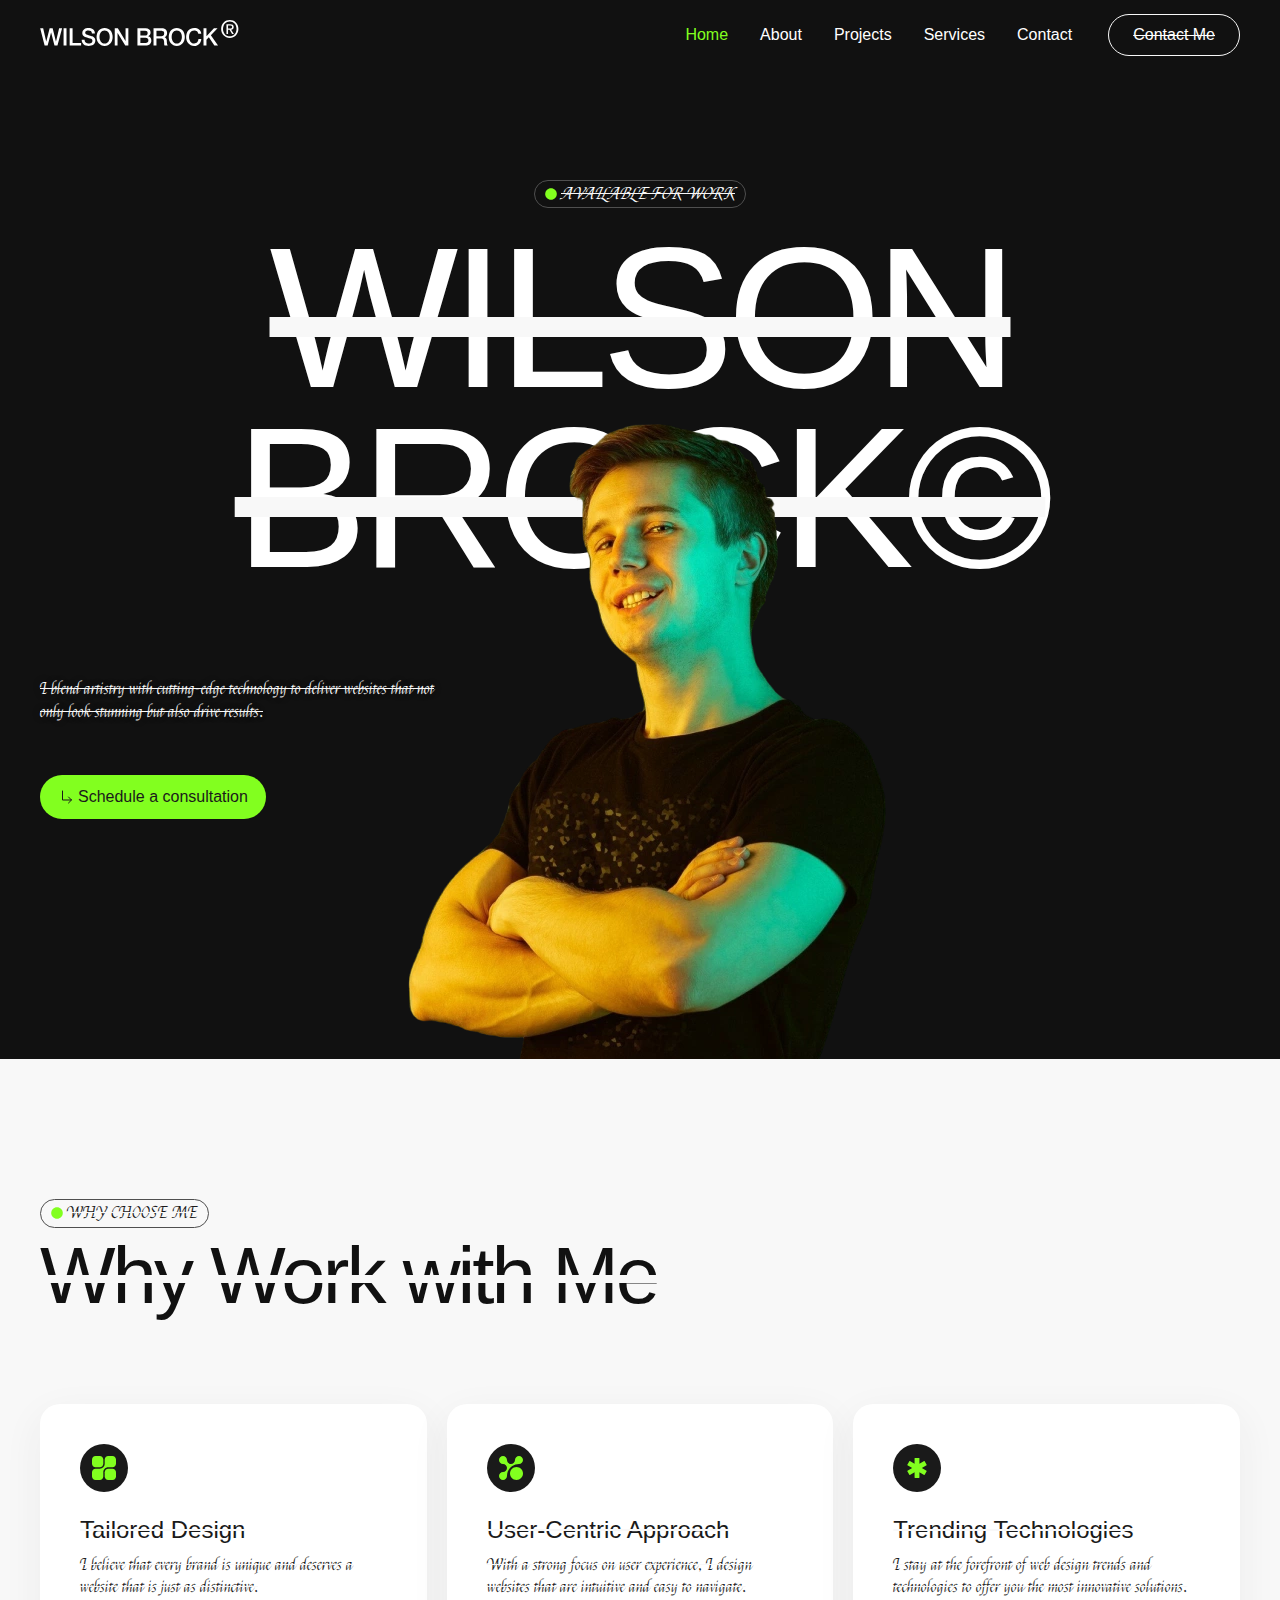
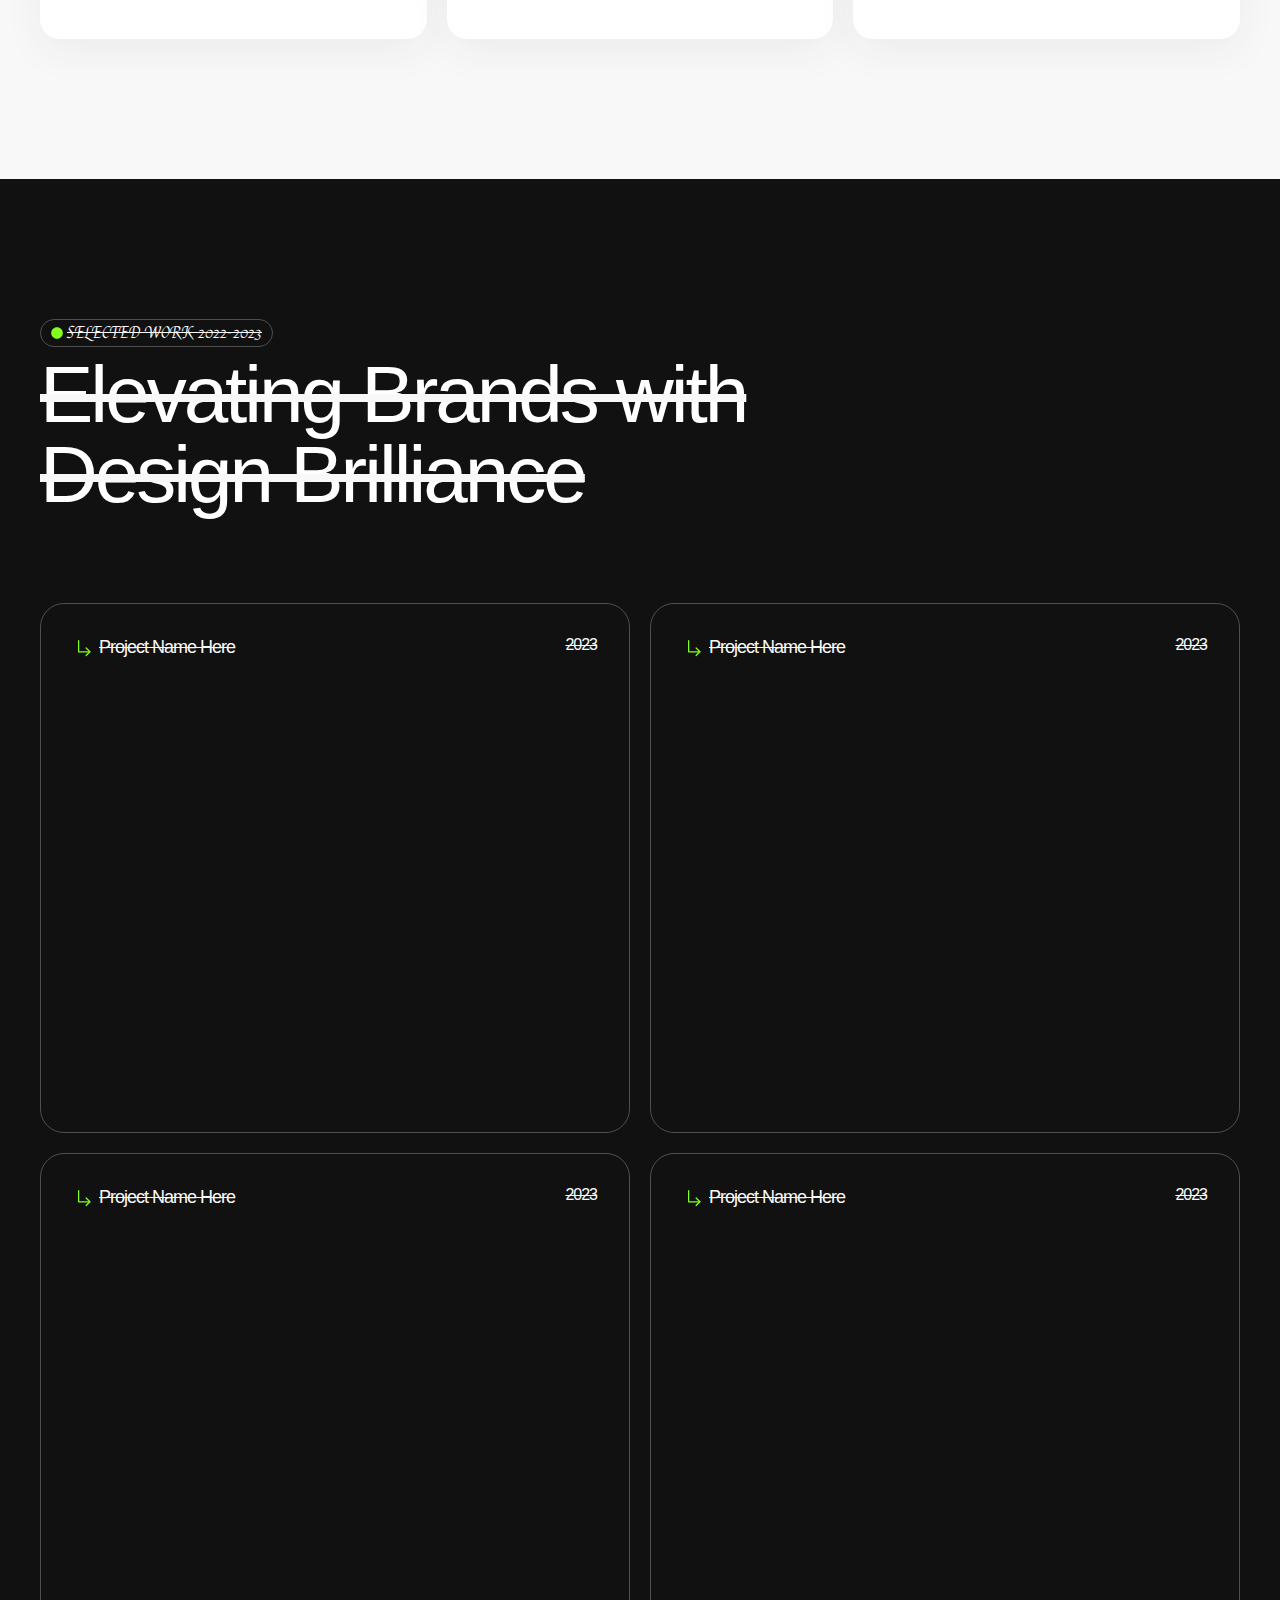
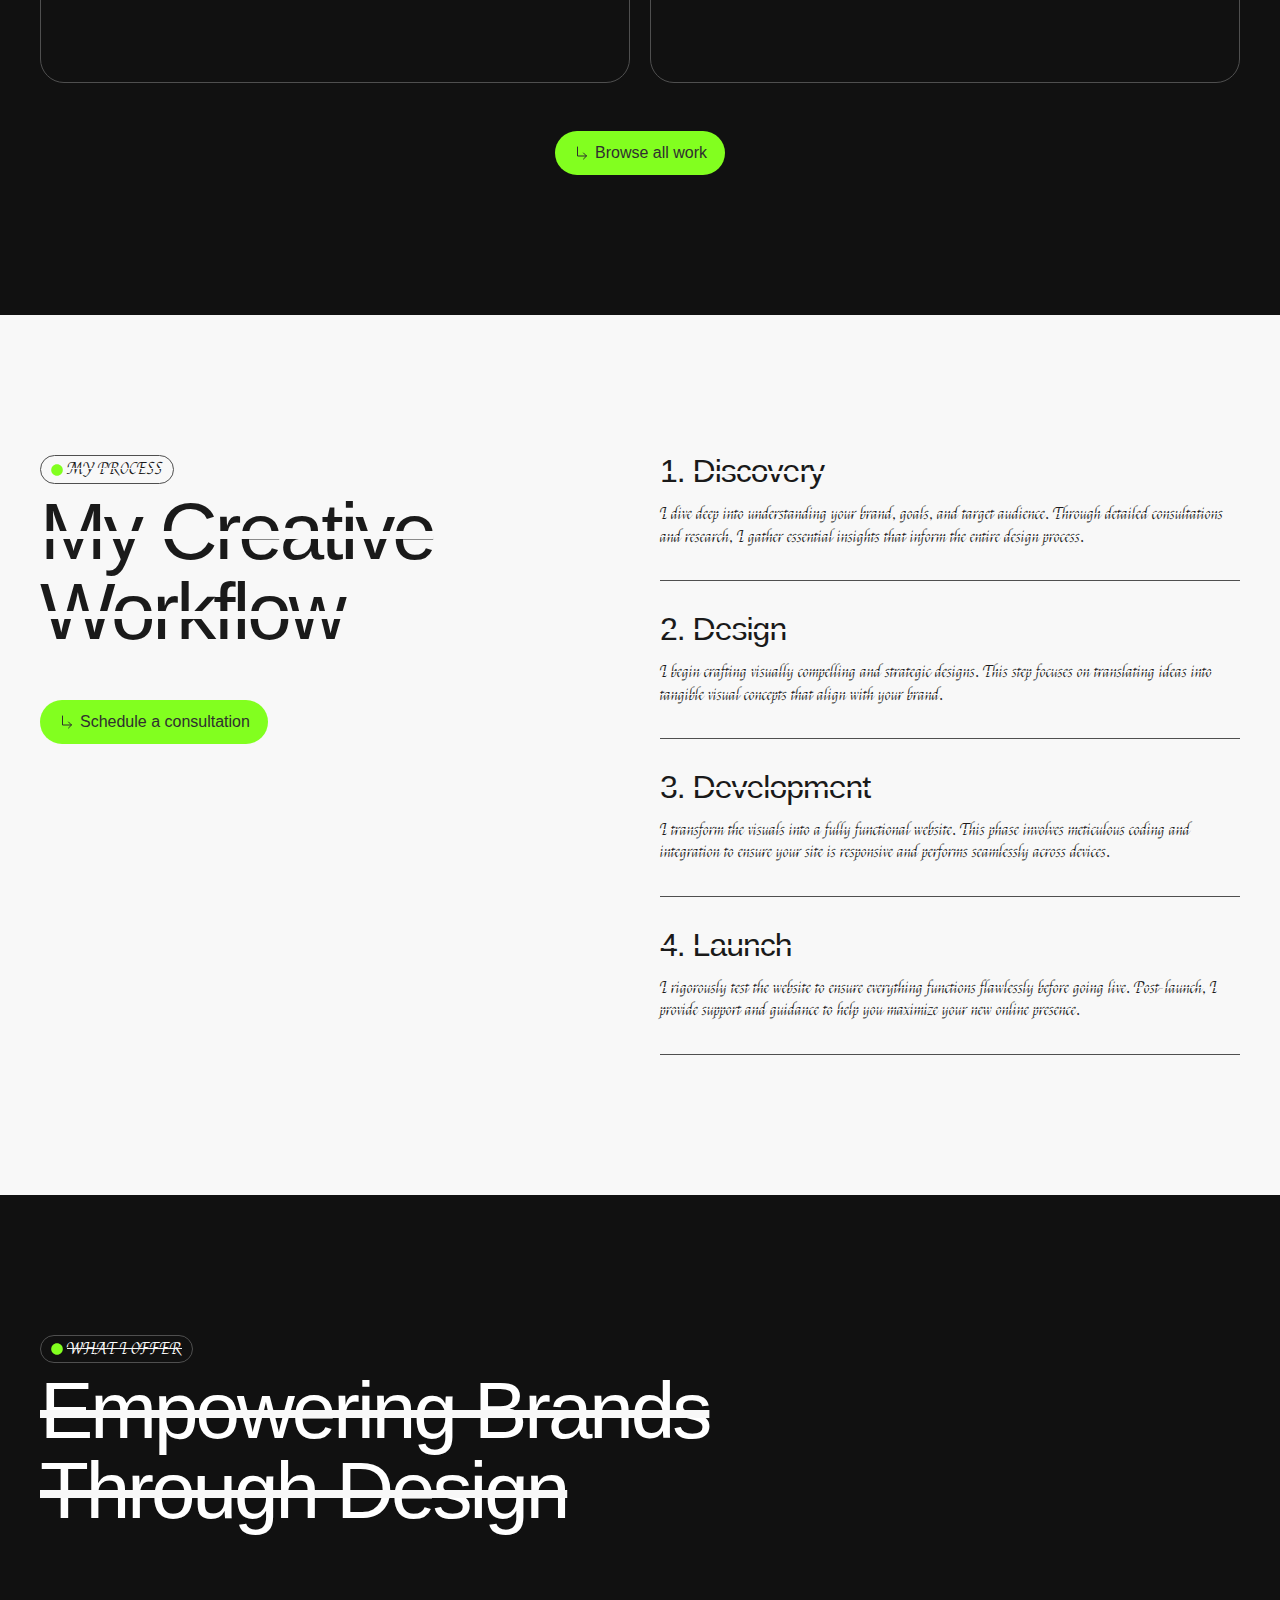
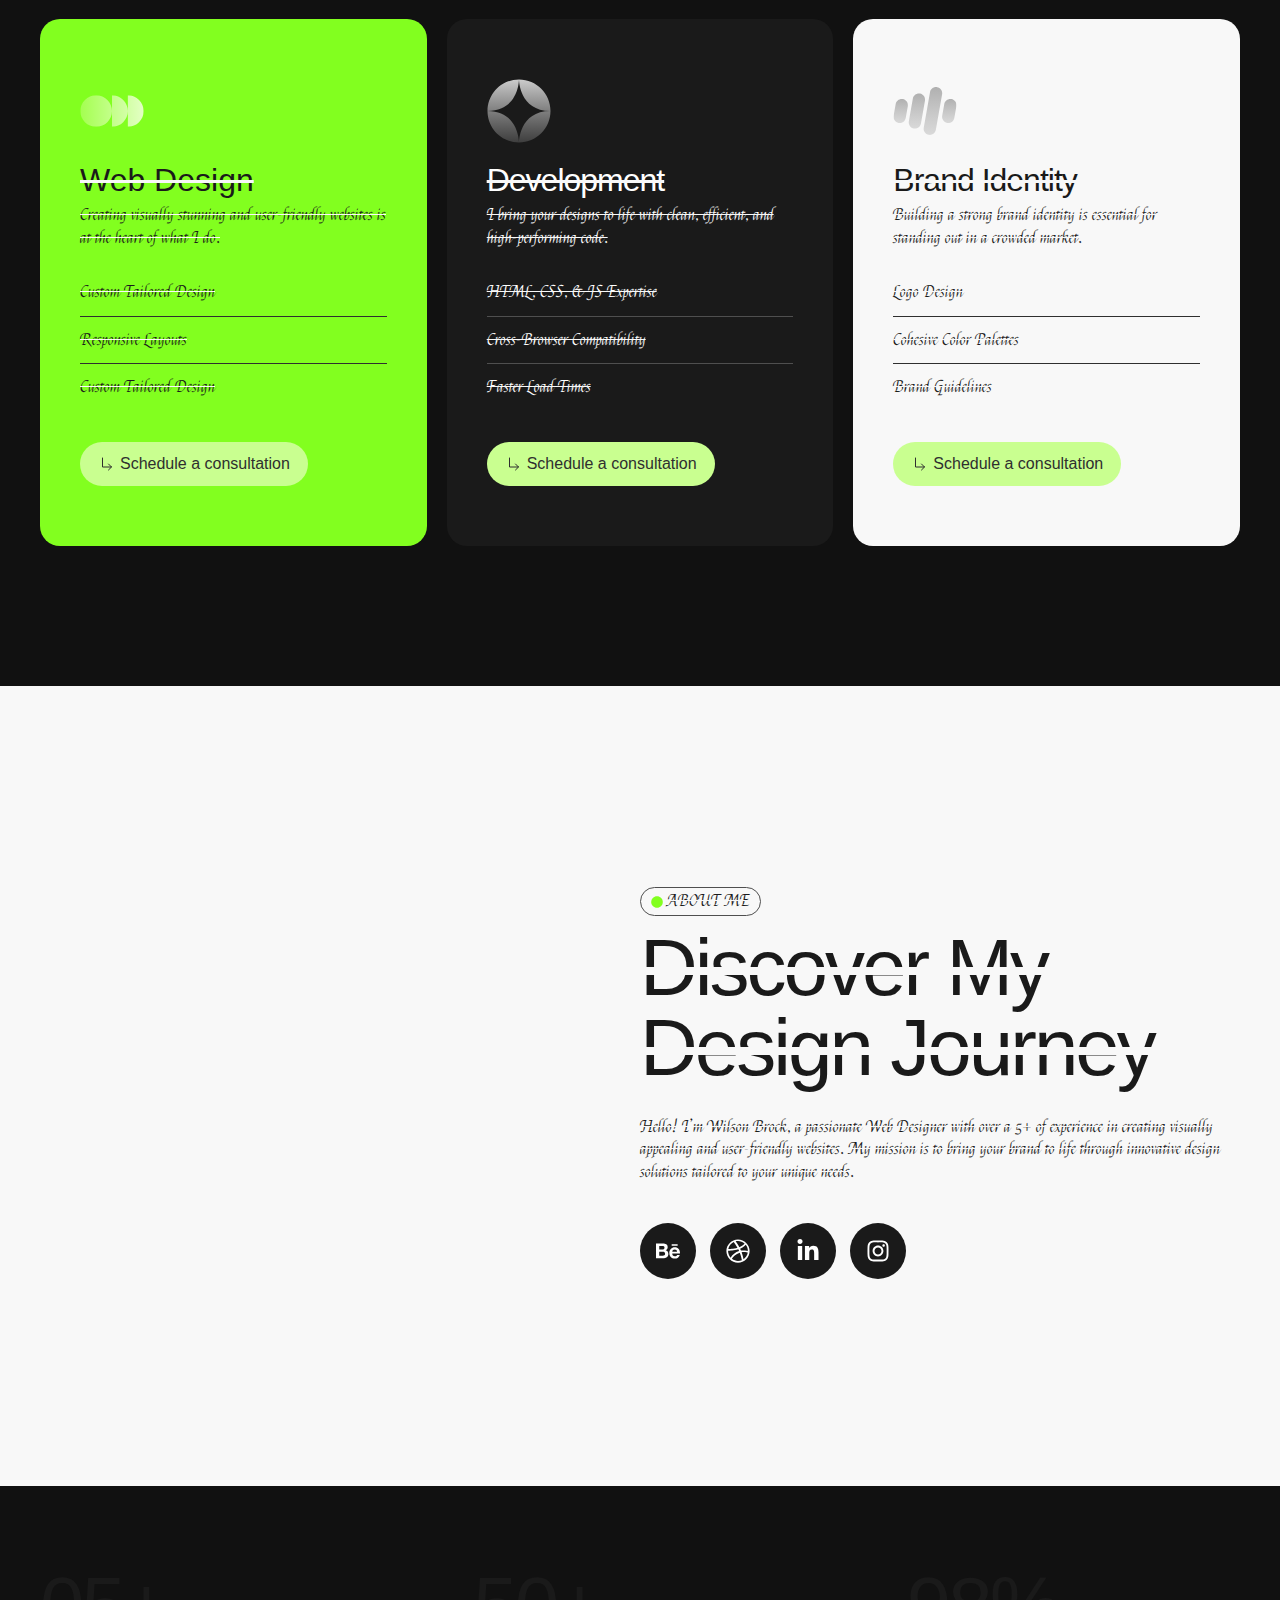
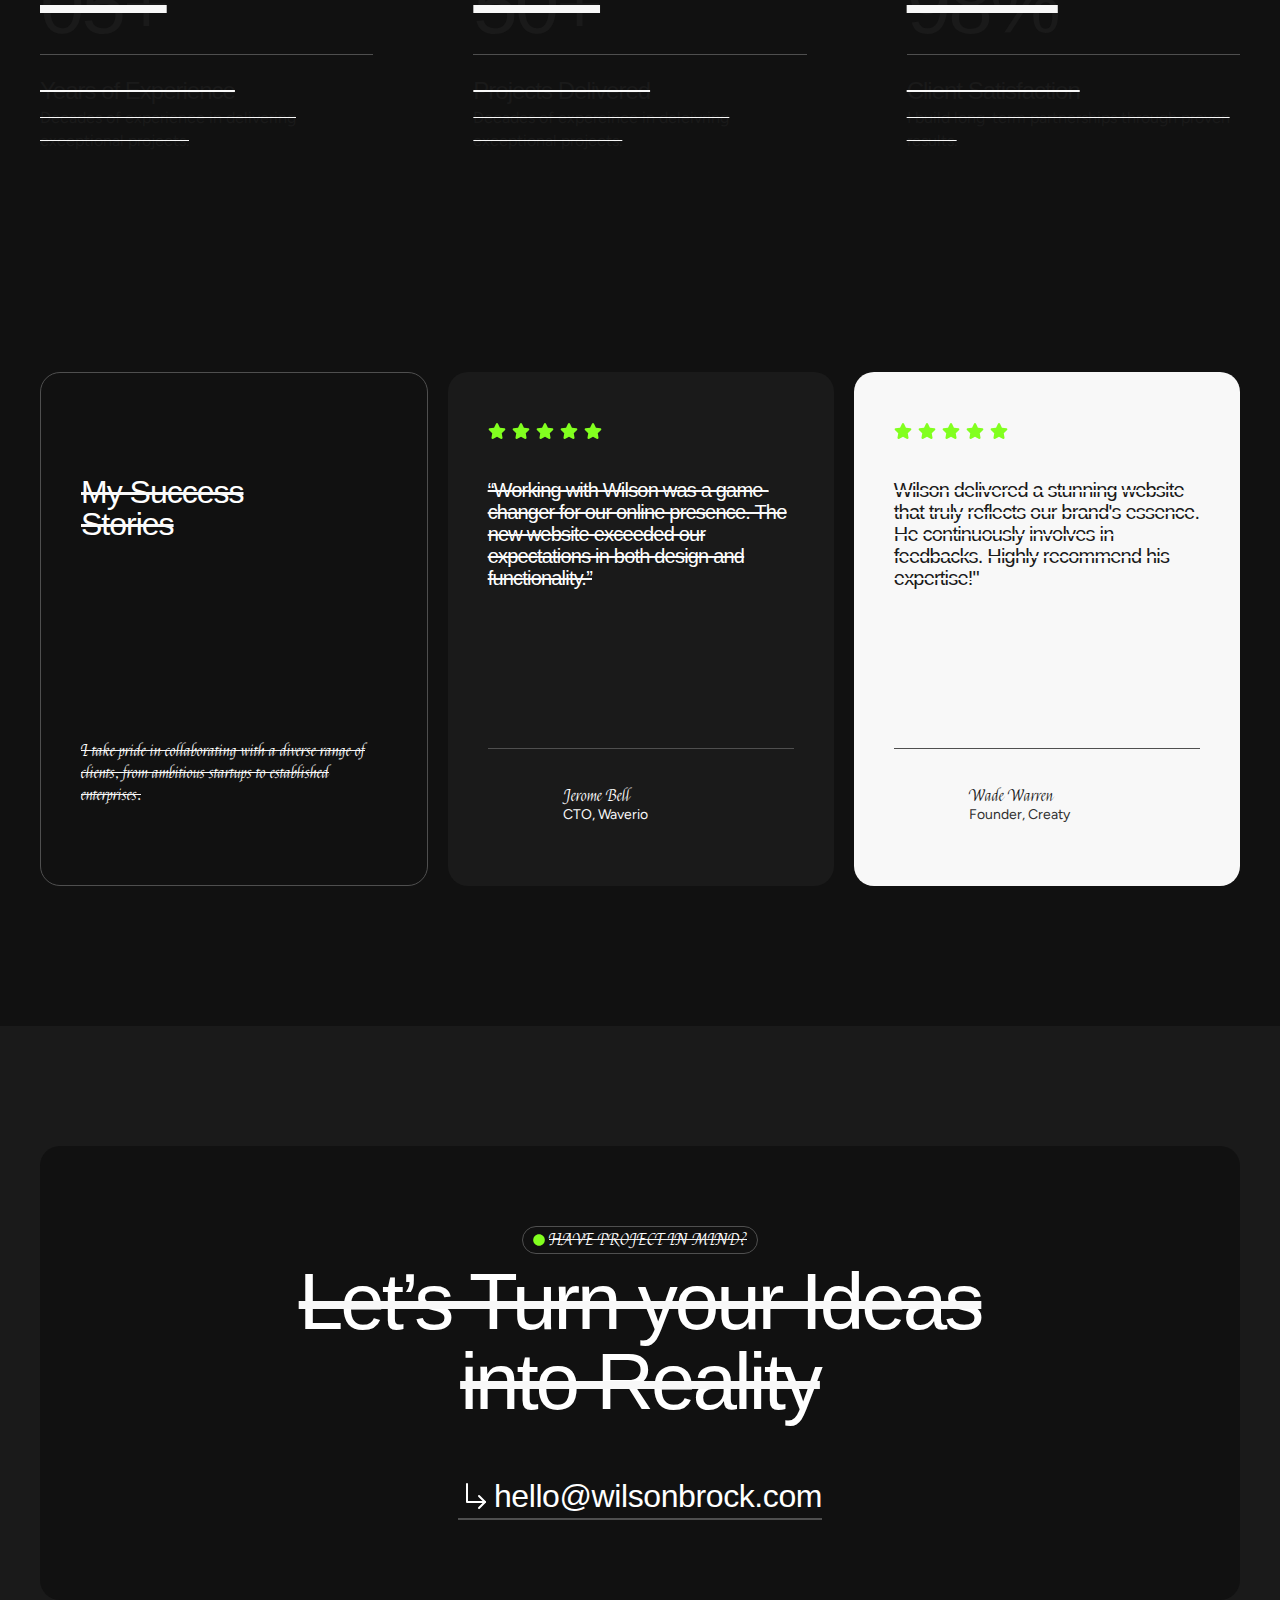
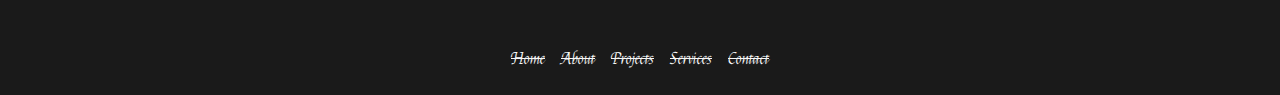
==== commit 241a8268: "pray" ====
--- a/index.html
+++ b/index.html
@@ -72,12 +72,12 @@
 <link rel="stylesheet" id="e-animation-push-css" href="./wp-content/plugins/elementor/assets/lib/animations/styles/e-animation-push.min.css?ver=3.28.3" media="all">
 <link rel="stylesheet" id="widget-image-css" href="./wp-content/plugins/elementor/assets/css/widget-image.min.css?ver=3.28.3" media="all">
 <link rel="stylesheet" id="widget-testimonial-css" href="./wp-content/plugins/elementor/assets/css/widget-testimonial.min.css?ver=3.28.3" media="all">
-<link rel="stylesheet" id="elementor-post-11-css" href="./wp-content/uploads/elementor/css/post-11.css?ver=1743631096" media="all">
+<link rel="stylesheet" id="elementor-post-11-css" href="./wp-content/uploads/elementor/css/post-11.css?ver=1743633962" media="all">
 <link rel="stylesheet" id="elementor-gf-local-roboto-css" href="./wp-content/uploads/elementor/google-fonts/css/roboto.css?ver=1743591659" media="all">
 <link rel="stylesheet" id="elementor-gf-local-robotoslab-css" href="./wp-content/uploads/elementor/google-fonts/css/robotoslab.css?ver=1743591674" media="all">
 <link rel="stylesheet" id="elementor-gf-local-figtree-css" href="./wp-content/uploads/elementor/google-fonts/css/figtree.css?ver=1743591681" media="all">
 <!--[if IE]>
-<script src="http://speedwiz-test.local/wp-content/themes/astra/assets/js/minified/flexibility.min.js?ver=4.9.1" id="astra-flexibility-js"></script>
+<script src=".//wp-content/themes/astra/assets/js/minified/flexibility.min.js?ver=4.9.1" id="astra-flexibility-js"></script>
 <script id="astra-flexibility-js-after">
 flexibility(document.documentElement);
 </script>
@@ -241,7 +241,7 @@
 		<div class="elementor-element elementor-element-50e93b4 e-con-full e-flex e-con e-child" data-id="50e93b4" data-element_type="container" data-settings="{&quot;position&quot;:&quot;absolute&quot;}">
 				<div class="elementor-element elementor-element-69c69f0 elementor-widget elementor-widget-image" data-id="69c69f0" data-element_type="widget" data-widget_type="image.default">
 				<div class="elementor-widget-container">
-															<img fetchpriority="high" decoding="async" width="493" height="699" src="./wp-content/uploads/2025/04/Web-Designer.webp" class="attachment-medium_large size-medium_large wp-image-624" alt="" srcset="./wp-content/uploads/2025/04/Web-Designer.webp 493w, ./wp-content/uploads/2025/04/Web-Designer-212x300.webp 212w" sizes="(max-width: 493px) 100vw, 493px">															</div>
+															<img fetchpriority="high" decoding="async" width="493" height="699" src="./wp-content/uploads/2025/04/Web-Designer-2.webp" class="attachment-medium_large size-medium_large wp-image-656" alt="" srcset="./wp-content/uploads/2025/04/Web-Designer-2.webp 493w, ./wp-content/uploads/2025/04/Web-Designer-2-212x300.webp 212w" sizes="(max-width: 493px) 100vw, 493px">															</div>
 				</div>
 				</div>
 					</div>
@@ -410,7 +410,7 @@
 				</div>
 				<div class="elementor-element elementor-element-e3d84e9 elementor-widget elementor-widget-image" data-id="e3d84e9" data-element_type="widget" data-widget_type="image.default">
 				<div class="elementor-widget-container">
-															<img decoding="async" width="750" height="560" src="./wp-content/uploads/2025/04/Project-Pic-1.webp" class="attachment-large size-large wp-image-645" alt="" srcset="./wp-content/uploads/2025/04/Project-Pic-1.webp 750w, ./wp-content/uploads/2025/04/Project-Pic-1-300x224.webp 300w" sizes="(max-width: 750px) 100vw, 750px">															</div>
+															<img decoding="async" width="750" height="560" src="./wp-content/uploads/2025/04/Project-Pic-1-1.webp" class="attachment-large size-large wp-image-653" alt="" srcset="./wp-content/uploads/2025/04/Project-Pic-1-1.webp 750w, ./wp-content/uploads/2025/04/Project-Pic-1-1-300x224.webp 300w" sizes="(max-width: 750px) 100vw, 750px">															</div>
 				</div>
 				</div>
 		<div class="elementor-element elementor-element-50dfb79 e-con-full e-flex e-con e-child" data-id="50dfb79" data-element_type="container">
@@ -444,7 +444,7 @@
 				</div>
 				<div class="elementor-element elementor-element-dee73eb elementor-widget elementor-widget-image" data-id="dee73eb" data-element_type="widget" data-widget_type="image.default">
 				<div class="elementor-widget-container">
-															<img loading="lazy" decoding="async" width="750" height="560" src="./wp-content/uploads/2025/04/Portfolio-Img-2-Copy.webp" class="attachment-large size-large wp-image-641" alt="" srcset="./wp-content/uploads/2025/04/Portfolio-Img-2-Copy.webp 750w, ./wp-content/uploads/2025/04/Portfolio-Img-2-Copy-300x224.webp 300w" sizes="(max-width: 750px) 100vw, 750px">															</div>
+															<img loading="lazy" decoding="async" width="750" height="560" src="./wp-content/uploads/2025/04/Portfolio-Img-2-1.webp" class="attachment-large size-large wp-image-651" alt="" srcset="./wp-content/uploads/2025/04/Portfolio-Img-2-1.webp 750w, ./wp-content/uploads/2025/04/Portfolio-Img-2-1-300x224.webp 300w" sizes="(max-width: 750px) 100vw, 750px">															</div>
 				</div>
 				</div>
 		<div class="elementor-element elementor-element-90b157d e-con-full e-flex e-con e-child" data-id="90b157d" data-element_type="container">
@@ -478,7 +478,7 @@
 				</div>
 				<div class="elementor-element elementor-element-f9c0f78 elementor-widget elementor-widget-image" data-id="f9c0f78" data-element_type="widget" data-widget_type="image.default">
 				<div class="elementor-widget-container">
-															<img loading="lazy" decoding="async" width="750" height="560" src="./wp-content/uploads/2025/04/Porject-Imgg.webp" class="attachment-large size-large wp-image-638" alt="" srcset="./wp-content/uploads/2025/04/Porject-Imgg.webp 750w, ./wp-content/uploads/2025/04/Porject-Imgg-300x224.webp 300w" sizes="(max-width: 750px) 100vw, 750px">															</div>
+															<img loading="lazy" decoding="async" width="750" height="560" src="./wp-content/uploads/2025/04/Porject-Imgg-1.webp" class="attachment-large size-large wp-image-650" alt="" srcset="./wp-content/uploads/2025/04/Porject-Imgg-1.webp 750w, ./wp-content/uploads/2025/04/Porject-Imgg-1-300x224.webp 300w" sizes="(max-width: 750px) 100vw, 750px">															</div>
 				</div>
 				</div>
 		<div class="elementor-element elementor-element-051ff3f e-con-full e-flex e-con e-child" data-id="051ff3f" data-element_type="container">
@@ -512,7 +512,7 @@
 				</div>
 				<div class="elementor-element elementor-element-362d5f0 elementor-widget elementor-widget-image" data-id="362d5f0" data-element_type="widget" data-widget_type="image.default">
 				<div class="elementor-widget-container">
-															<img loading="lazy" decoding="async" width="750" height="560" src="./wp-content/uploads/2025/04/Portfolio-Img-4.webp" class="attachment-large size-large wp-image-643" alt="" srcset="./wp-content/uploads/2025/04/Portfolio-Img-4.webp 750w, ./wp-content/uploads/2025/04/Portfolio-Img-4-300x224.webp 300w" sizes="(max-width: 750px) 100vw, 750px">															</div>
+															<img loading="lazy" decoding="async" width="750" height="560" src="./wp-content/uploads/2025/04/Portfolio-Img-4-1.webp" class="attachment-large size-large wp-image-652" alt="" srcset="./wp-content/uploads/2025/04/Portfolio-Img-4-1.webp 750w, ./wp-content/uploads/2025/04/Portfolio-Img-4-1-300x224.webp 300w" sizes="(max-width: 750px) 100vw, 750px">															</div>
 				</div>
 				</div>
 				</div>
@@ -962,7 +962,7 @@
 		<div class="elementor-element elementor-element-9e3bf3c e-con-full e-flex e-con e-child" data-id="9e3bf3c" data-element_type="container">
 				<div class="elementor-element elementor-element-21fdd4c elementor-widget elementor-widget-image" data-id="21fdd4c" data-element_type="widget" data-widget_type="image.default">
 				<div class="elementor-widget-container">
-															<img loading="lazy" decoding="async" width="450" height="520" src="./wp-content/uploads/2025/04/Web-Designer-Pic-1.webp" class="attachment-medium_large size-medium_large wp-image-635" alt="" srcset="./wp-content/uploads/2025/04/Web-Designer-Pic-1.webp 450w, ./wp-content/uploads/2025/04/Web-Designer-Pic-1-260x300.webp 260w" sizes="(max-width: 450px) 100vw, 450px">															</div>
+															<img loading="lazy" decoding="async" width="450" height="520" src="./wp-content/uploads/2025/04/Web-Designer-Pic-2.webp" class="attachment-medium_large size-medium_large wp-image-649" alt="" srcset="./wp-content/uploads/2025/04/Web-Designer-Pic-2.webp 450w, ./wp-content/uploads/2025/04/Web-Designer-Pic-2-260x300.webp 260w" sizes="(max-width: 450px) 100vw, 450px">															</div>
 				</div>
 				</div>
 		<div class="elementor-element elementor-element-f7af6f8 e-con-full e-flex e-con e-child" data-id="f7af6f8" data-element_type="container">
@@ -1232,7 +1232,7 @@
 						<div class="elementor-testimonial-meta elementor-has-image elementor-testimonial-image-position-aside">
 				<div class="elementor-testimonial-meta-inner">
 											<div class="elementor-testimonial-image">
-							<img loading="lazy" decoding="async" width="70" height="70" src="./wp-content/uploads/2025/04/Story-1.webp" class="attachment-full size-full wp-image-627" alt="">						</div>
+							<img loading="lazy" decoding="async" width="70" height="70" src="./wp-content/uploads/2025/04/Story-1-1.webp" class="attachment-full size-full wp-image-654" alt="">						</div>
 					
 										<div class="elementor-testimonial-details">
 														<div class="elementor-testimonial-name">Jerome Bell</div>
@@ -1300,7 +1300,7 @@
 						<div class="elementor-testimonial-meta elementor-has-image elementor-testimonial-image-position-aside">
 				<div class="elementor-testimonial-meta-inner">
 											<div class="elementor-testimonial-image">
-							<img loading="lazy" decoding="async" width="70" height="70" src="./wp-content/uploads/2025/04/Story-2.webp" class="attachment-full size-full wp-image-628" alt="">						</div>
+							<img loading="lazy" decoding="async" width="70" height="70" src="./wp-content/uploads/2025/04/Story-2-1.webp" class="attachment-full size-full wp-image-655" alt="">						</div>
 					
 										<div class="elementor-testimonial-details">
 														<div class="elementor-testimonial-name">Wade Warren</div>
